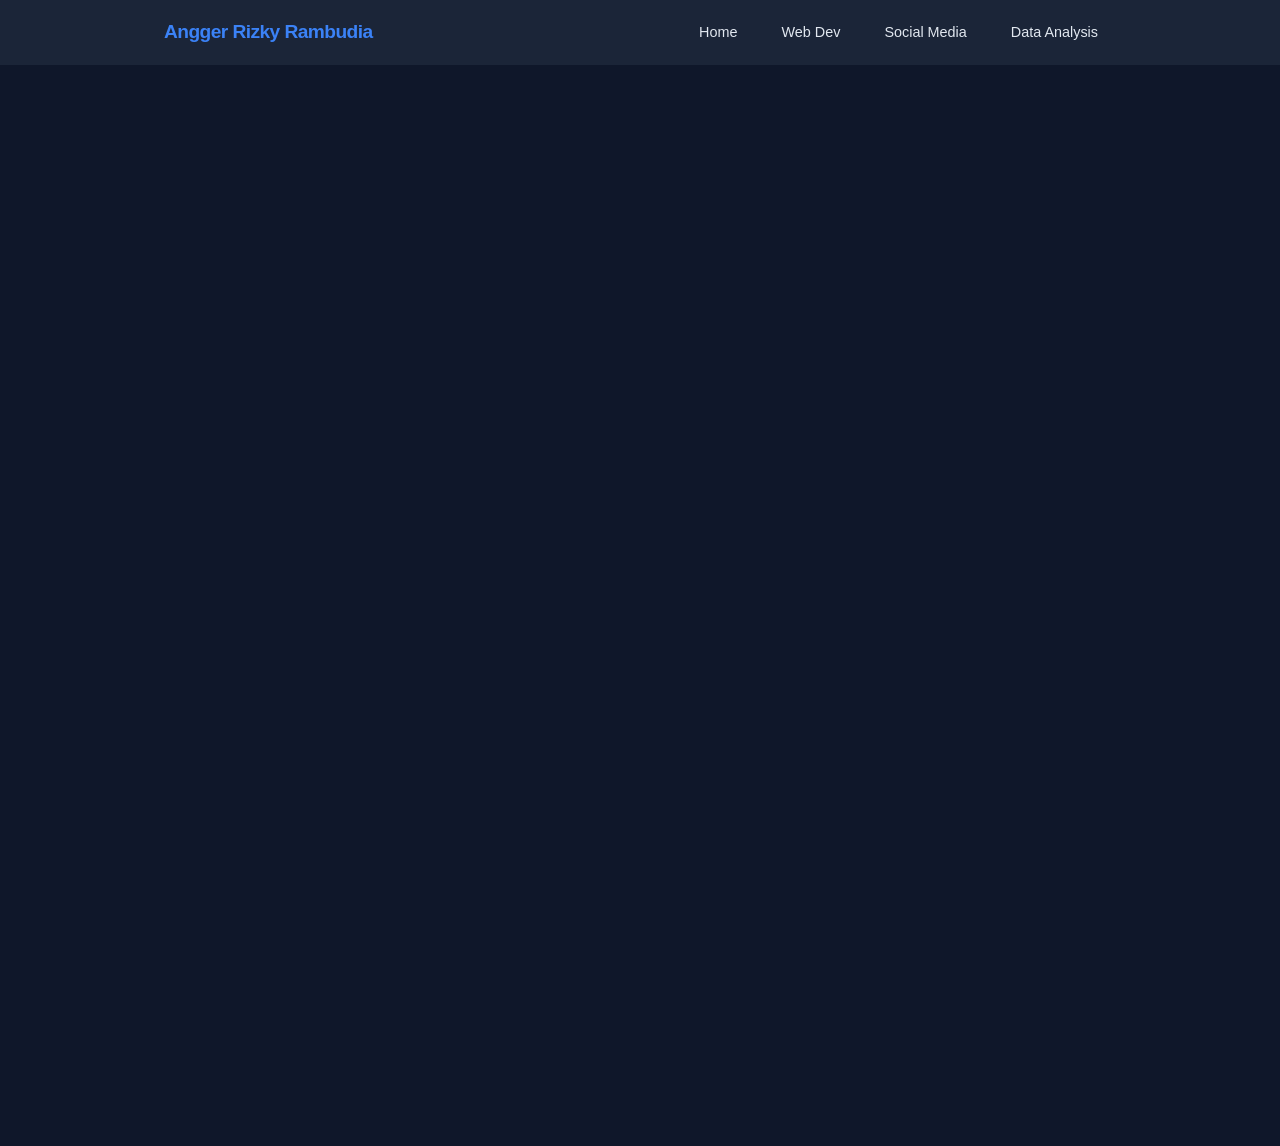
==== project_data_analysis.html @ 739abe7b "Add files via upload" ====
<!DOCTYPE html>
<html lang="en">
<head>
    <meta charset="UTF-8">
    <meta name="viewport" content="width=device-width, initial-scale=1.0">
    <title>Projects — Data Analysis</title>
    <link rel="stylesheet" href="style.css">
</head>
<body>
    <header>
        <nav class="container">
            <div class="logo">Angger Rizky Rambudia</div>
            <ul class="nav-links">
                <li><a href="index.html">Home</a></li>
                <li><a href="project_web_development.html">Web Dev</a></li>
                <li><a href="project_social_media.html">Social Media</a></li>
                <li><a href="project_data_analysis.html">Data Analysis</a></li>
            </ul>
        </nav>
    </header>

    <main class="container" style="padding-top:120px;">
        <section class="projects-list">
            <h2>Data Analysis Projects</h2>
            <p style="text-align:center; max-width:820px; margin:0 auto 32px;">Proyek analisis data termasuk pembersihan data, eksplorasi, visualisasi, dan dashboarding untuk pengambilan keputusan bisnis.</p>

            <div class="portfolio-grid">
                <div class="project">
                    <div class="project-img-wrap"><img src="datnal.jpg" alt="Data 1"></div>
                    <div class="project-content">
                        <h3>Sales Dashboard</h3>
                        <p>Mengolah data penjualan untuk membuat dashboard interaktif menggunakan Power BI. Menyediakan KPI, tren penjualan, dan segmentasi pelanggan.</p>
                        <p><strong>Teknologi:</strong> Power BI, SQL, Python (pandas)</p>
                    </div>
                </div>

                <div class="project">
                    <div class="project-img-wrap"><img src="datnal2.jpg" alt="Data 2"></div>
                    <div class="project-content">
                        <h3>Analisis Churn Pelanggan</h3>
                        <p>Analisis faktor churn dengan model statistik dan visualisasi untuk rekomendasi retention. Menyediakan insight actionable untuk tim marketing.</p>
                        <p><strong>Tools:</strong> Python, matplotlib, seaborn, scikit-learn</p>
                    </div>
                </div>

                <div class="project">
                    <div class="project-img-wrap"><img src="datnal3.jpg" alt="Data 3"></div>
                    <div class="project-content">
                        <h3>Cleaning & ETL Pipeline</h3>
                        <p>Membangun pipeline pembersihan dan transformasi data untuk integrasi reporting, termasuk dokumentasi langkah pembersihan dan sample kode.</p>
                        <p><strong>Peran:</strong> ETL scripting, dokumentasi, validasi data.</p>
                    </div>
                </div>
            </div>

            <div style="text-align:center; margin-top:40px;">
                <a href="index.html" class="btn">Kembali ke Beranda</a>
            </div>
        </section>
    </main>

    <script src="header.js"></script>
</body>
</html>
---- style.css ----
/* Font Imports */
@font-face {
    font-family: 'Polya';
    src: local('Polya'),
         url('fonts/Polya.woff2') format('woff2'),
         url('fonts/Polya.woff') format('woff');
    font-weight: normal;
    font-style: normal;
    font-display: swap;
}

/* Variables */
:root {
    --blue-dark: #2563eb;
    --blue-mid: #3b82f6;
    --blue-soft: #60a5fa;
    --blue-light: #1e3a8a;
    --white: #0f172a;
    --off-white: #1e293b;
    --gray-text: #e2e8f0;
    --gray-border: #334155;
    --radius-sm: 12px;
    --radius-md: 16px;
    --radius-lg: 24px;
    --radius-full: 9999px;
    --shadow-soft: 0 4px 24px rgba(37, 99, 235, 0.08);
    --shadow-glow: 0 0 40px rgba(59, 130, 246, 0.12);
    --ease-out-expo: cubic-bezier(0.16, 1, 0.3, 1);
    --ease-spring: cubic-bezier(0.34, 1.56, 0.64, 1);
}

* {
    margin: 0;
    padding: 0;
    box-sizing: border-box;
}

/* Scroll & Transitions */
html {
    scroll-behavior: smooth;
    scroll-padding-top: 80px;
}

@media (prefers-reduced-motion: no-preference) {
    html {
        scroll-behavior: smooth;
    }
}

body {
    font-family: 'Polya', 'POLYA Regular', 'Orbitron', sans-serif;
    line-height: 1.65;
    color: var(--gray-text);
    background: var(--white);
    overflow-x: hidden;
}

.container {
    max-width: 1000px;
    margin: 0 auto;
    padding: 0 24px;
}

/* Header */
header {
    position: fixed;
    top: 0;
    left: 0;
    width: 100%;
    z-index: 1000;
    padding: 16px 0;
    transition: background 0.3s var(--ease-out-expo), box-shadow 0.3s ease, backdrop-filter 0.3s ease, padding 0.3s ease;
    background: rgba(30, 41, 59, 0.85);
    backdrop-filter: blur(12px);
    -webkit-backdrop-filter: blur(12px);
    border-bottom: 1px solid transparent;
}

header.scrolled {
    box-shadow: 0 4px 24px rgba(0, 0, 0, 0.25), 0 0 0 1px rgba(59, 130, 246, 0.06);
    border-bottom-color: var(--gray-border);
}

nav {
    display: flex;
    justify-content: space-between;
    align-items: center;
}

.logo {
    font-size: 1.2rem;
    font-weight: 800;
    color: var(--blue-mid);
    letter-spacing: -0.03em;
    transition: transform 0.3s var(--ease-spring);
}

.logo:hover {
    transform: scale(1.02);
}

.nav-links {
    list-style: none;
    display: flex;
    gap: 8px;
}

.nav-links a {
    color: var(--gray-text);
    text-decoration: none;
    font-weight: 500;
    font-size: 0.9rem;
    padding: 10px 18px;
    border-radius: var(--radius-full);
    position: relative;
    transition: color 0.25s ease, background 0.25s ease;
}

.nav-links a:hover {
    color: var(--blue-soft);
    background: rgba(59, 130, 246, 0.12);
}

.nav-links a::after {
    content: '';
    position: absolute;
    bottom: 4px;
    left: 50%;
    width: 0;
    height: 2px;
    background: linear-gradient(90deg, var(--blue-mid), var(--blue-soft));
    border-radius: 2px;
    transition: width 0.3s var(--ease-out-expo), left 0.3s var(--ease-out-expo);
}

.nav-links a:hover::after {
    width: 60%;
    left: 20%;
}

/* Parallax */
.parallax-wrap {
    position: absolute;
    inset: 0;
    overflow: hidden;
    pointer-events: none;
}

.parallax-bg {
    position: absolute;
    inset: -20%;
    background: url('background.jpg') center/cover no-repeat;
    will-change: transform;
    transform: translateZ(-1px) scale(1.4);
}

/* Hero Section */
.hero {
    min-height: 100vh;
    display: flex;
    align-items: center;
    justify-content: center;
    text-align: center;
    padding: 120px 24px 80px;
    position: relative;
    overflow: hidden;
    background: linear-gradient(135deg, rgba(15, 23, 42, 0.92) 0%, rgba(30, 41, 59, 0.88) 50%, rgba(15, 23, 42, 0.92) 100%);
}

.hero .parallax-wrap {
    z-index: 0;
}

.hero .parallax-bg {
    background: url('background.jpg') center/cover no-repeat;
}

.hero::before,
.hero::after {
    content: '';
    position: absolute;
    border-radius: 50%;
    filter: blur(80px);
    opacity: 0.2;
    pointer-events: none;
}

.hero::before {
    width: 400px;
    height: 400px;
    background: var(--blue-mid);
    top: -100px;
    right: -100px;
    animation: float 12s ease-in-out infinite;
}

.hero::after {
    width: 300px;
    height: 300px;
    background: var(--blue-soft);
    bottom: -80px;
    left: -80px;
    animation: float 10s ease-in-out infinite reverse;
}

.hero .container {
    position: relative;
    z-index: 1;
}

/* Typing cursor */
.typing-cursor {
    display: inline-block;
    width: 3px;
    height: 1em;
    margin-left: 2px;
    vertical-align: -0.15em;
    background: var(--blue-soft);
    animation: blink 0.8s step-end infinite;
}

@keyframes blink {
    50% { opacity: 0; }
}

.hero h1 {
    font-size: clamp(2rem, 4.5vw, 3.2rem);
    font-weight: 800;
    color: #ffffff;
    margin-bottom: 20px;
    letter-spacing: -0.04em;
    line-height: 1.15;
    animation: fadeInUp 0.9s var(--ease-out-expo);
    text-shadow: 0 2px 20px rgba(0, 0, 0, 0.2);
    min-height: 1.2em;
}

.hero h1 span {
    background: linear-gradient(135deg, var(--blue-mid), var(--blue-soft));
    -webkit-background-clip: text;
    -webkit-text-fill-color: transparent;
    background-clip: text;
}

.hero p {
    font-size: 1.08rem;
    color: rgba(255, 255, 255, 0.9);
    margin-bottom: 36px;
    max-width: 520px;
    margin-left: auto;
    margin-right: auto;
    line-height: 1.7;
    animation: fadeInUp 0.9s var(--ease-out-expo) 0.12s both;
}

.btn {
    display: inline-block;
    background: linear-gradient(135deg, var(--blue-mid), var(--blue-soft));
    color: #ffffff;
    padding: 16px 32px;
    text-decoration: none;
    border-radius: var(--radius-full);
    font-weight: 600;
    font-size: 0.95rem;
    box-shadow: 0 4px 20px rgba(59, 130, 246, 0.35);
    transition: transform 0.3s var(--ease-spring), box-shadow 0.3s ease, filter 0.3s ease;
    animation: fadeInUp 0.9s var(--ease-out-expo) 0.25s both;
}

.btn:hover {
    transform: translateY(-4px) scale(1.05);
    box-shadow: 0 8px 32px rgba(59, 130, 246, 0.45);
    filter: brightness(1.12);
}

.btn:active {
    transform: translateY(-2px) scale(1.02);
}

/* Sections */
section {
    padding: 88px 0;
    position: relative;
    transition: opacity 0.5s var(--ease-out-expo), transform 0.5s var(--ease-out-expo);
}

section:not(.reveal-section):not(.hero) {
    opacity: 0;
    transform: translateY(24px);
}

section.hero {
    opacity: 1;
    transform: none;
}

section.reveal-section {
    opacity: 1;
    transform: translateY(0);
}

section:nth-child(even) {
    background: linear-gradient(180deg, transparent 0%, rgba(59, 130, 246, 0.03) 50%, transparent 100%);
}

/* Fade-in */
.fade-in-up {
    opacity: 0;
    transform: translateY(36px);
    transition: opacity 0.7s var(--ease-out-expo), transform 0.7s var(--ease-out-expo);
}

.fade-in-up.reveal {
    opacity: 1;
    transform: translateY(0);
}

.fade-in-up.delay-1 { transition-delay: 0.1s; }
.fade-in-up.delay-2 { transition-delay: 0.2s; }
.fade-in-up.delay-3 { transition-delay: 0.3s; }
.fade-in-up.delay-4 { transition-delay: 0.4s; }
.fade-in-up.delay-5 { transition-delay: 0.5s; }
.fade-in-up.delay-6 { transition-delay: 0.6s; }
.fade-in-up.delay-7 { transition-delay: 0.7s; }
.fade-in-up.delay-8 { transition-delay: 0.8s; }

h2 {
    text-align: center;
    font-size: clamp(1.85rem, 3.2vw, 2.4rem);
    font-weight: 800;
    margin-bottom: 56px;
    color: var(--gray-text);
    letter-spacing: -0.03em;
    position: relative;
}

h2::after {
    content: '';
    display: block;
    width: 64px;
    height: 4px;
    background: linear-gradient(90deg, var(--blue-mid), var(--blue-soft));
    margin: 16px auto 0;
    border-radius: 2px;
    box-shadow: 0 0 20px rgba(59, 130, 246, 0.3);
}

h2::before {
    content: '';
    position: absolute;
    top: -8px;
    left: 50%;
    transform: translateX(-50%);
    width: 40px;
    height: 40px;
    background: rgba(59, 130, 246, 0.08);
    border-radius: 50%;
    z-index: -1;
}

/* About */
#about {
    background: var(--white);
}

#about .container {
    position: relative;
}

.about-content {
    display: grid;
    grid-template-columns: 1fr 1fr;
    align-items: center;
    gap: 80px;
    max-width: 1100px;
    margin: 0 auto;
}

.about-card {
    position: relative;
}

.about-image {
    perspective: 1000px;
}

.about-image img {
    width: 100%;
    height: auto;
    max-width: 380px;
    border-radius: var(--radius-xl);
    object-fit: cover;
    border: 3px solid var(--gray-border);
    box-shadow: 0 20px 60px rgba(59, 130, 246, 0.2);
    transition: transform 0.4s var(--ease-spring), box-shadow 0.4s ease;
}

.about-image img:hover {
    transform: translateY(-8px) scale(1.01);
    box-shadow: 0 30px 80px rgba(59, 130, 246, 0.25);
}

.about-text {
    flex: 1;
}

.about-intro h3 {
    font-size: 2rem;
    font-weight: 800;
    color: var(--gray-text);
    margin-bottom: 8px;
    letter-spacing: -0.02em;
}

.about-intro .title {
    font-size: 1.1rem;
    color: var(--blue-mid);
    font-weight: 600;
    margin-bottom: 24px;
    text-transform: uppercase;
    letter-spacing: 0.1em;
}

.about-desc {
    font-size: 1.05rem;
    color: var(--gray-text);
    line-height: 1.9;
    margin-bottom: 40px;
    padding-bottom: 24px;
    border-bottom: 2px solid rgba(59, 130, 246, 0.1);
}

.about-highlights {
    display: flex;
    flex-direction: column;
    gap: 20px;
}

.highlight-item {
    display: flex;
    align-items: flex-start;
    gap: 16px;
    padding: 18px 20px;
    background: linear-gradient(135deg, rgba(59, 130, 246, 0.08) 0%, rgba(96, 165, 250, 0.04) 100%);
    border-radius: var(--radius-md);
    border: 1px solid rgba(59, 130, 246, 0.15);
    transition: all 0.3s ease;
}

.highlight-item:hover {
    background: linear-gradient(135deg, rgba(59, 130, 246, 0.12) 0%, rgba(96, 165, 250, 0.08) 100%);
    border-color: rgba(59, 130, 246, 0.25);
    transform: translateX(6px);
}

.highlight-icon {
    font-size: 1.8rem;
    flex-shrink: 0;
    display: flex;
    align-items: center;
    justify-content: center;
}

.highlight-text h4 {
    font-size: 1rem;
    font-weight: 700;
    color: var(--gray-text);
    margin-bottom: 4px;
}

.highlight-text p {
    font-size: 0.9rem;
    color: rgba(226, 232, 240, 0.75);
    margin: 0;
}

/* Skills */
#skills {
    background: var(--white);
}

/* Carousel */
.skills-carousel {
    position: relative;
    max-width: 900px;
    margin: 0 auto;
}

.skills-track {
    position: relative;
    overflow: hidden;
    min-height: 200px;
}

.skills-track-inner {
    display: flex;
    width: 300%;
    transition: transform 0.55s cubic-bezier(0.4, 0, 0.2, 1);
    will-change: transform;
}

.skill-slide {
    flex: 0 0 33.333%;
    min-width: 33.333%;
}

.skills-carousel .skills-grid {
    display: grid;
    grid-template-columns: repeat(4, 1fr);
    gap: 20px;
}

.skills-arrow {
    position: absolute;
    top: 50%;
    transform: translateY(-50%);
    width: 44px;
    height: 44px;
    border-radius: 50%;
    border: 1px solid var(--gray-border);
    background: var(--off-white);
    color: var(--blue-mid);
    font-size: 1rem;
    cursor: pointer;
    z-index: 2;
    display: flex;
    align-items: center;
    justify-content: center;
    transition: background 0.2s ease, color 0.2s ease, border-color 0.2s ease;
}

.skills-arrow:hover {
    background: linear-gradient(135deg, var(--blue-mid), var(--blue-soft));
    color: #ffffff;
    border-color: transparent;
    transform: translateY(-50%) scale(1.08);
    box-shadow: 0 4px 20px rgba(59, 130, 246, 0.35);
}

.skills-prev { left: -20px; }
.skills-next { right: -20px; }

.skills-dots {
    display: flex;
    justify-content: center;
    gap: 12px;
    margin-top: 32px;
}

.skills-dot {
    width: 10px;
    height: 10px;
    border-radius: 50%;
    border: none;
    background: var(--gray-border);
    cursor: pointer;
    padding: 0;
    transition: background 0.3s ease, transform 0.3s var(--ease-spring), box-shadow 0.3s ease;
}

.skills-dot:hover {
    background: var(--blue-soft);
    transform: scale(1.15);
}

.skills-dot.active {
    background: linear-gradient(135deg, var(--blue-mid), var(--blue-soft));
    transform: scale(1.25);
    box-shadow: 0 0 16px rgba(59, 130, 246, 0.4);
}

.skill {
    background: linear-gradient(145deg, rgba(30, 41, 59, 0.6), var(--off-white));
    padding: 28px 20px;
    border-radius: var(--radius-md);
    text-align: center;
    border: 1px solid var(--gray-border);
    transition: transform 0.35s var(--ease-spring), border-color 0.3s ease, box-shadow 0.35s ease;
    position: relative;
    overflow: hidden;
}

.skill::before {
    content: '';
    position: absolute;
    top: 0;
    left: 0;
    right: 0;
    height: 3px;
    background: linear-gradient(90deg, var(--blue-mid), var(--blue-soft));
    opacity: 0;
    transition: opacity 0.3s ease, transform 0.35s var(--ease-spring);
}

.skill:hover {
    border-color: rgba(59, 130, 246, 0.4);
    box-shadow: 0 12px 32px rgba(59, 130, 246, 0.12), 0 0 0 1px rgba(59, 130, 246, 0.1);
    transform: translateY(-6px) scale(1.03);
}

.skill:hover::before {
    opacity: 1;
}

.skill .skill-icon {
    width: 56px;
    height: 56px;
    margin: 0 auto 18px;
    display: flex;
    align-items: center;
    justify-content: center;
    background: linear-gradient(135deg, rgba(37, 99, 235, 0.25), rgba(96, 165, 250, 0.15));
    border-radius: 14px;
    font-size: 1.5rem;
    color: var(--blue-soft);
    border: 1px solid rgba(59, 130, 246, 0.2);
    transition: transform 0.35s var(--ease-spring), box-shadow 0.3s ease;
}

.skill:hover .skill-icon {
    transform: scale(1.08);
    box-shadow: 0 4px 20px rgba(59, 130, 246, 0.2);
}

.skill h3 {
    font-size: 1.12rem;
    color: var(--gray-text);
    margin-bottom: 8px;
    font-weight: 700;
    letter-spacing: -0.02em;
}

.skill p {
    font-size: 0.9rem;
    color: var(--gray-text);
    line-height: 1.65;
    text-align: justify;
    opacity: 0.95;
}

/* Portfolio */
#portfolio {
    background: var(--white);
}

.portfolio-grid {
    display: grid;
    grid-template-columns: repeat(3, 1fr);
    gap: 24px;
    max-width: 960px;
    margin: 0 auto;
}

.project {
    background: linear-gradient(145deg, rgba(30, 41, 59, 0.5), var(--off-white));
    border-radius: var(--radius-md);
    overflow: hidden;
    border: 1px solid var(--gray-border);
    transition: transform 0.4s var(--ease-spring), border-color 0.3s ease, box-shadow 0.4s ease;
    position: relative;
}

.project::after {
    content: '';
    position: absolute;
    inset: 0;
    border-radius: inherit;
    padding: 1px;
    background: linear-gradient(135deg, transparent, rgba(59, 130, 246, 0.2), transparent);
    -webkit-mask: linear-gradient(#fff 0 0) content-box, linear-gradient(#fff 0 0);
    mask: linear-gradient(#fff 0 0) content-box, linear-gradient(#fff 0 0);
    -webkit-mask-composite: xor;
    mask-composite: exclude;
    opacity: 0;
    pointer-events: none;
    z-index: 0;
    transition: opacity 0.3s ease;
}

.project:hover {
    border-color: rgba(59, 130, 246, 0.35);
    box-shadow: 0 16px 40px rgba(59, 130, 246, 0.12), 0 0 0 1px rgba(59, 130, 246, 0.08);
    transform: translateY(-8px) scale(1.02);
}

.project:hover::after {
    opacity: 1;
    transform: scale(1.02);
}

.project-img-wrap {
    position: relative;
    overflow: hidden;
}

.project img {
    width: 100%;
    height: 200px;
    object-fit: cover;
    transition: transform 0.5s var(--ease-out-expo);
}

.project:hover img {
    transform: scale(1.06);
}

.project-content {
    padding: 26px 24px;
    position: relative;
    z-index: 1;
}

.project-content h3 {
    font-size: 1.12rem;
    color: var(--gray-text);
    margin-bottom: 10px;
    font-weight: 700;
    letter-spacing: -0.02em;
    transition: color 0.25s ease;
}

.project:hover .project-content h3 {
    color: var(--blue-soft);
}

.project-content p {
    font-size: 0.9rem;
    color: var(--gray-text);
    margin-bottom: 18px;
    line-height: 1.65;
    text-align: justify;
}

.project-content .btn {
    padding: 12px 24px;
    font-size: 0.875rem;
    border-radius: var(--radius-full);
    position: relative;
    z-index: 2;
}

/* Contact */
#contact {
    background: var(--white);
}

.contact-links {
    display: grid;
    grid-template-columns: repeat(2, 1fr);
    gap: 24px;
    max-width: 520px;
    margin: 0 auto;
}

.contact-item {
    display: flex;
    flex-direction: column;
    align-items: center;
    gap: 12px;
    padding: 32px 24px;
    background: linear-gradient(145deg, rgba(30, 41, 59, 0.5), var(--off-white));
    border: 1px solid var(--gray-border);
    border-radius: var(--radius-md);
    text-decoration: none;
    color: var(--gray-text);
    transition: transform 0.35s var(--ease-spring), border-color 0.3s ease, box-shadow 0.35s ease;
    position: relative;
    overflow: hidden;
}

.contact-item::before {
    content: '';
    position: absolute;
    top: 0;
    left: 0;
    right: 0;
    height: 3px;
    background: linear-gradient(90deg, var(--blue-mid), var(--blue-soft));
    transform: scaleX(0);
    transform-origin: center;
    transition: transform 0.35s var(--ease-out-expo);
}

.contact-item:hover {
    border-color: rgba(59, 130, 246, 0.35);
    box-shadow: 0 12px 32px rgba(59, 130, 246, 0.12);
    transform: translateY(-6px);
}

.contact-item:hover::before {
    transform: scaleX(1);
}

.contact-item i {
    font-size: 1.75rem;
    color: var(--blue-mid);
    width: 52px;
    height: 52px;
    display: flex;
    align-items: center;
    justify-content: center;
    background: rgba(59, 130, 246, 0.12);
    border-radius: 14px;
    transition: transform 0.35s var(--ease-spring), background 0.3s ease, color 0.3s ease;
}

.contact-item:hover i {
    transform: scale(1.1);
    background: linear-gradient(135deg, var(--blue-mid), var(--blue-soft));
    color: #ffffff;
}

.contact-item .contact-label {
    font-size: 0.8rem;
    font-weight: 700;
    color: var(--blue-soft);
    letter-spacing: 0.04em;
    text-transform: uppercase;
}

.contact-item .contact-value {
    font-size: 0.95rem;
    color: var(--gray-text);
    text-align: center;
    line-height: 1.4;
    font-weight: 500;
}

/* Footer */
footer {
    background: linear-gradient(180deg, var(--off-white) 0%, rgba(15, 23, 42, 0.98) 100%);
    color: var(--gray-text);
    text-align: center;
    padding: 40px 24px;
    border-top: 1px solid var(--gray-border);
    position: relative;
}

/* Bengkel gallery styles */
.bengkel-gallery { padding: 32px 0 48px; }
.bengkel-gallery h3 { margin: 0 0 8px; font-size: 1.25rem; }

/* Note: grid/gallery-thumb legacy styles removed. Slider-specific styles follow below. */

/* Slider styles for bengkel gallery */
.bengkel-slider { position: relative; max-width:980px; margin: 0 auto; padding: 8px 0 24px; }
.bengkel-viewport { overflow: hidden; }
.bengkel-track { display: flex; transition: transform 480ms cubic-bezier(.22,.9,.32,1); }
.bengkel-slide { min-width: 100%; box-sizing: border-box; padding: 0 10px; }
.bengkel-slide .gallery-thumb { border-radius: 12px; overflow: hidden; display:block; background: linear-gradient(180deg, rgba(15,23,42,0.06), rgba(10,14,24,0.02)); display:flex; align-items:center; justify-content:center; padding:18px; }
.bengkel-slide .gallery-thumb img { width:100%; height:auto; max-height:520px; object-fit:contain; display:block; transform: scale(0.98); opacity: 0.88; transition: transform 560ms cubic-bezier(.22,.9,.32,1), opacity 560ms ease; }
.bengkel-prev, .bengkel-next {
    position: absolute; top: 50%; transform: translateY(-50%); border: none; background: rgba(8,12,30,0.72); color: #fff; width:44px; height:44px; border-radius:50%; display:flex; align-items:center; justify-content:center; cursor:pointer; box-shadow: 0 8px 20px rgba(2,6,23,0.3);
}
.bengkel-prev { left: 6px; }
.bengkel-next { right: 6px; }
.bengkel-dots { margin-top: 14px; display:flex; gap:8px; justify-content:center; }
.bengkel-dot { width:10px; height:10px; border-radius:50%; background:rgba(255,255,255,0.18); border:none; cursor:pointer; }
.bengkel-dot.active { background: #fff; box-shadow: 0 4px 10px rgba(0,0,0,0.25); }

/* Animations */
@keyframes float-in {
    from { transform: translateY(16px); opacity: 0; }
    to { transform: translateY(0); opacity: 1; }
}

/* When slider is in view, reveal and slightly scale images */
.bengkel-slider.in-view .bengkel-slide { animation: float-in 620ms cubic-bezier(.22,.9,.32,1) both; }
.bengkel-slider.in-view .bengkel-slide .gallery-thumb img { transform: scale(1); opacity: 1; }

/* Arrow hover micro-animation */
.bengkel-prev:hover, .bengkel-next:hover { transform: translateY(-50%) scale(1.04); box-shadow: 0 12px 28px rgba(2,6,23,0.36); }

/* Dot pulse on change */
.bengkel-dot { transition: transform 280ms ease, background 220ms ease; }
.bengkel-dot.active { transform: scale(1.18); }

/* subtle focus outlines for accessibility */
.bengkel-prev:focus, .bengkel-next:focus, .bengkel-dot:focus { outline: 2px solid rgba(255,255,255,0.14); outline-offset: 4px; }

@media (max-width:720px) {
    .bengkel-slide .gallery-thumb img { max-height:320px; }
    .bengkel-prev, .bengkel-next { width:38px; height:38px; }
}
footer::before {
    content: '';
    position: absolute;
    top: 0;
    left: 50%;
    transform: translateX(-50%);
    width: 120px;
    height: 3px;
    background: linear-gradient(90deg, transparent, var(--blue-mid), var(--blue-soft), transparent);
    border-radius: 2px;
    opacity: 0.8;
}

footer p {
    font-size: 0.9rem;
    margin-bottom: 20px;
    opacity: 0.92;
    text-align: center;
}

.social-links {
    display: flex;
    justify-content: center;
    gap: 12px;
}

.social-links a {
    width: 44px;
    height: 44px;
    display: flex;
    align-items: center;
    justify-content: center;
    color: var(--gray-text);
    font-size: 1.15rem;
    border-radius: 12px;
    border: 1px solid var(--gray-border);
    transition: transform 0.3s var(--ease-spring), background 0.3s ease, color 0.3s ease, border-color 0.3s ease, box-shadow 0.3s ease;
}

.social-links a:hover {
    background: linear-gradient(135deg, var(--blue-mid), var(--blue-soft));
    color: #ffffff;
    border-color: transparent;
    transform: translateY(-4px);
    box-shadow: 0 6px 20px rgba(59, 130, 246, 0.35);
}

/* Animations */
@keyframes fadeInUp {
    from {
        opacity: 0;
        transform: translateY(24px);
    }
    to {
        opacity: 1;
        transform: translateY(0);
    }
}

@keyframes float {
    0%, 100% { transform: translate(0, 0) scale(1); }
    33% { transform: translate(20px, -20px) scale(1.05); }
    66% { transform: translate(-15px, 10px) scale(0.98); }
}

/* Responsive */
@media (max-width: 900px) {
    .portfolio-grid {
        grid-template-columns: repeat(2, 1fr);
        max-width: 560px;
        margin-left: auto;
        margin-right: auto;
    }

    .portfolio-grid .project:nth-child(3) {
        grid-column: 1 / -1;
        max-width: calc(50% - 12px);
        justify-self: center;
    }
}

@media (max-width: 768px) {
    .about-content {
        flex-direction: column;
        text-align: center;
    }

    .about-content img {
        width: 200px;
        height: 200px;
    }

    .skills-carousel .skills-grid {
        grid-template-columns: repeat(2, 1fr);
    }

    .skills-prev { left: 8px; }
    .skills-next { right: 8px; }

    .skills-arrow {
        width: 38px;
        height: 38px;
        font-size: 0.9rem;
    }

    .portfolio-grid {
        grid-template-columns: 1fr;
        max-width: 100%;
    }

    .portfolio-grid .project:nth-child(3) {
        max-width: 100%;
        justify-self: stretch;
    }

    .contact-links {
        grid-template-columns: 1fr;
        max-width: 360px;
    }
}

@media (max-width: 480px) {
    .skills-carousel .skills-grid {
        grid-template-columns: 1fr;
    }
}
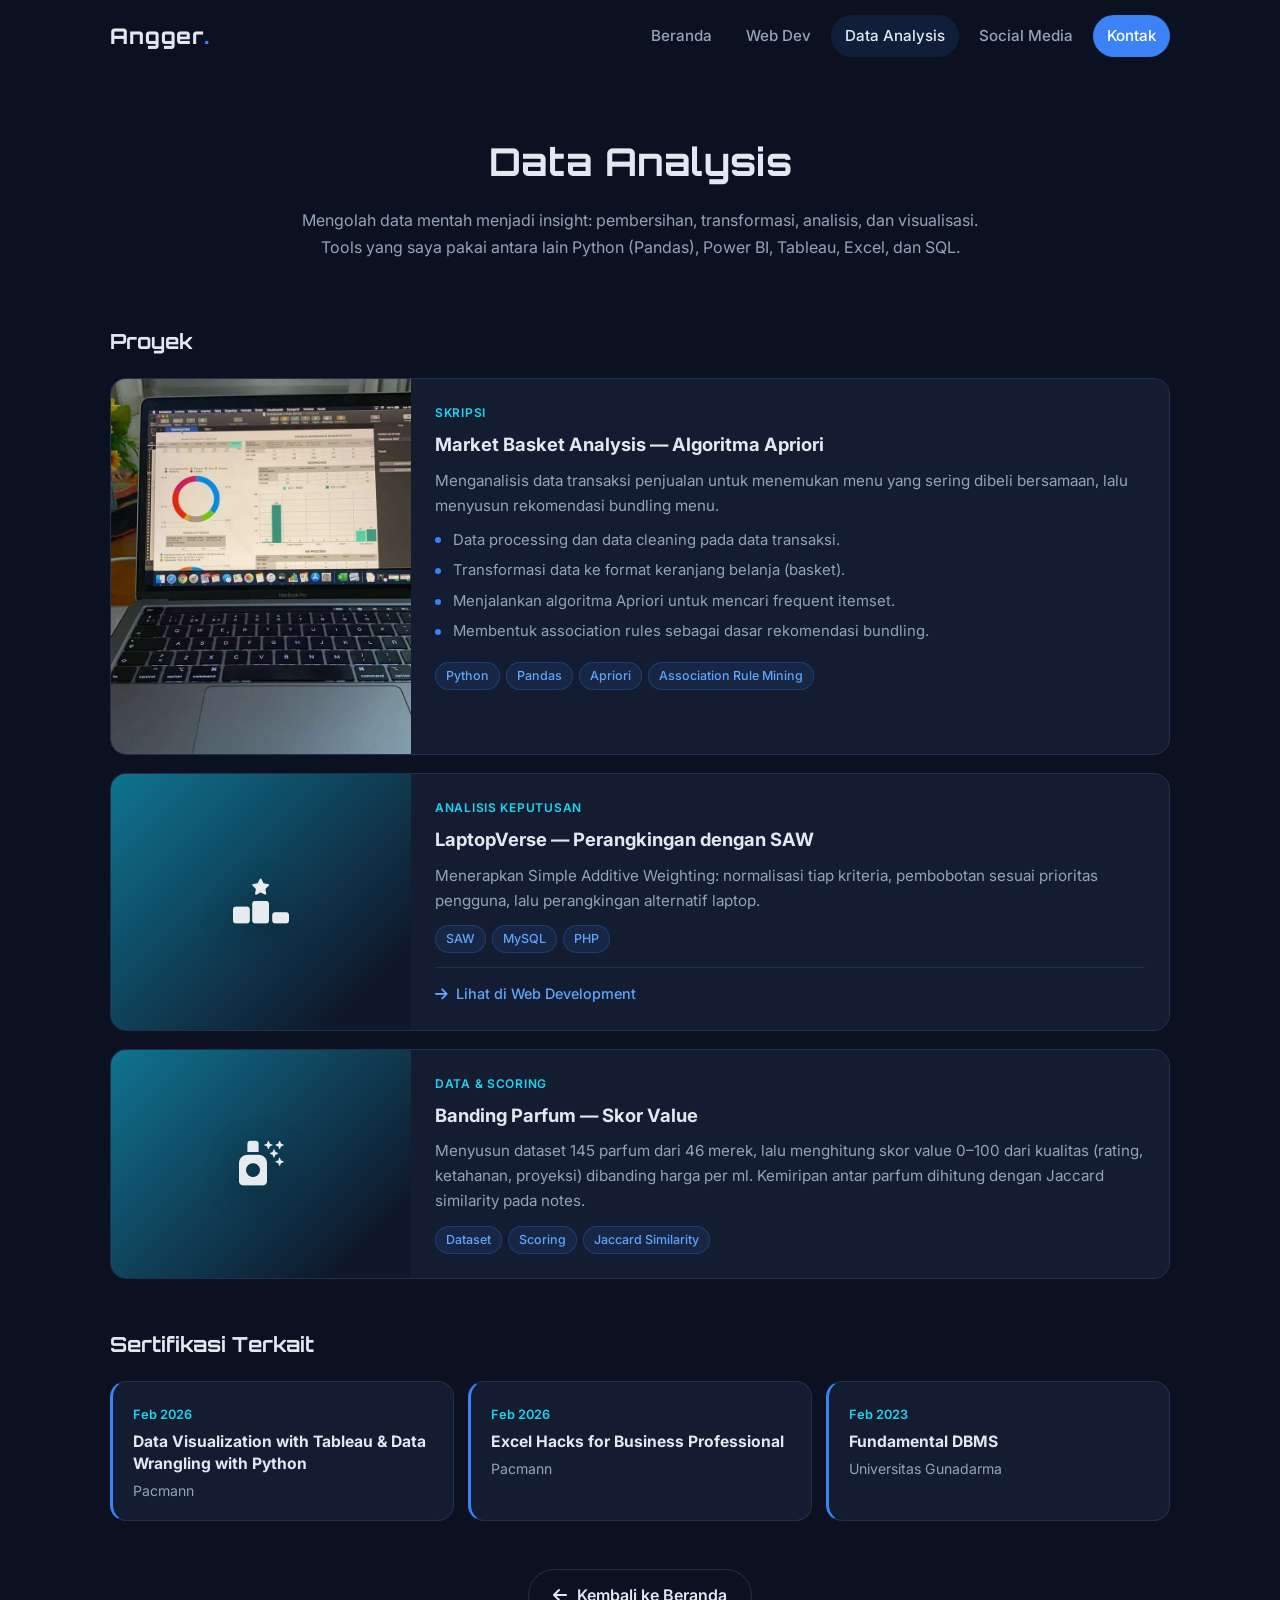
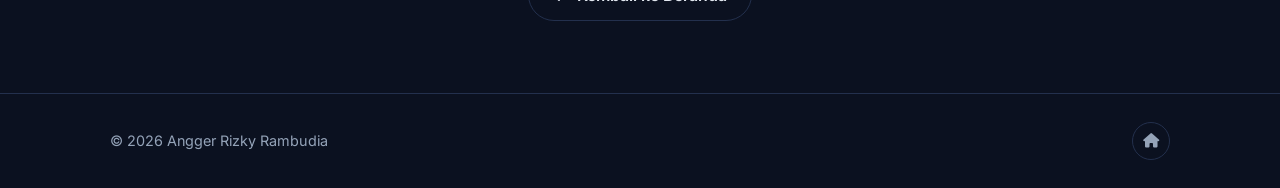
==== commit f4b83143: "Redesign portofolio dan lengkapi data asli - Update status jadi lulusan S1 Sistem Informasi Gunadarm" ====
--- a/project_data_analysis.html
+++ b/project_data_analysis.html
@@ -1,64 +1,107 @@
-<!DOCTYPE html>
-<html lang="en">
-<head>
-    <meta charset="UTF-8">
-    <meta name="viewport" content="width=device-width, initial-scale=1.0">
-    <title>Projects — Data Analysis</title>
-    <link rel="stylesheet" href="style.css">
-</head>
-<body>
-    <header>
-        <nav class="container">
-            <div class="logo">Angger Rizky Rambudia</div>
-            <ul class="nav-links">
-                <li><a href="index.html">Home</a></li>
-                <li><a href="project_web_development.html">Web Dev</a></li>
-                <li><a href="project_social_media.html">Social Media</a></li>
-                <li><a href="project_data_analysis.html">Data Analysis</a></li>
-            </ul>
-        </nav>
-    </header>
-
-    <main class="container" style="padding-top:120px;">
-        <section class="projects-list">
-            <h2>Data Analysis Projects</h2>
-            <p style="text-align:center; max-width:820px; margin:0 auto 32px;">Proyek analisis data termasuk pembersihan data, eksplorasi, visualisasi, dan dashboarding untuk pengambilan keputusan bisnis.</p>
-
-            <div class="portfolio-grid">
-                <div class="project">
-                    <div class="project-img-wrap"><img src="datnal.jpg" alt="Data 1"></div>
-                    <div class="project-content">
-                        <h3>Sales Dashboard</h3>
-                        <p>Mengolah data penjualan untuk membuat dashboard interaktif menggunakan Power BI. Menyediakan KPI, tren penjualan, dan segmentasi pelanggan.</p>
-                        <p><strong>Teknologi:</strong> Power BI, SQL, Python (pandas)</p>
-                    </div>
-                </div>
-
-                <div class="project">
-                    <div class="project-img-wrap"><img src="datnal2.jpg" alt="Data 2"></div>
-                    <div class="project-content">
-                        <h3>Analisis Churn Pelanggan</h3>
-                        <p>Analisis faktor churn dengan model statistik dan visualisasi untuk rekomendasi retention. Menyediakan insight actionable untuk tim marketing.</p>
-                        <p><strong>Tools:</strong> Python, matplotlib, seaborn, scikit-learn</p>
-                    </div>
-                </div>
-
-                <div class="project">
-                    <div class="project-img-wrap"><img src="datnal3.jpg" alt="Data 3"></div>
-                    <div class="project-content">
-                        <h3>Cleaning & ETL Pipeline</h3>
-                        <p>Membangun pipeline pembersihan dan transformasi data untuk integrasi reporting, termasuk dokumentasi langkah pembersihan dan sample kode.</p>
-                        <p><strong>Peran:</strong> ETL scripting, dokumentasi, validasi data.</p>
-                    </div>
-                </div>
-            </div>
-
-            <div style="text-align:center; margin-top:40px;">
-                <a href="index.html" class="btn">Kembali ke Beranda</a>
-            </div>
-        </section>
-    </main>
-
-    <script src="header.js"></script>
-</body>
-</html>
+<!DOCTYPE html>
+<html lang="id">
+<head>
+    <meta charset="UTF-8">
+    <meta name="viewport" content="width=device-width, initial-scale=1.0">
+    <title>Proyek Data Analysis — Angger Rizky Rambudia</title>
+    <meta name="description" content="Proyek analisis data Angger Rizky Rambudia, termasuk skripsi Market Basket Analysis dengan algoritma Apriori.">
+    <meta name="theme-color" content="#0b1120">
+    <link rel="preconnect" href="https://fonts.googleapis.com">
+    <link rel="preconnect" href="https://fonts.gstatic.com" crossorigin>
+    <link href="https://fonts.googleapis.com/css2?family=Inter:wght@400;500;600;700&family=Orbitron:wght@600;700;800&display=swap" rel="stylesheet">
+    <link rel="stylesheet" href="https://cdnjs.cloudflare.com/ajax/libs/font-awesome/6.5.1/css/all.min.css">
+    <link rel="stylesheet" href="style.css">
+</head>
+<body>
+    <header>
+        <nav class="container">
+            <a href="index.html" class="logo">Angger<span>.</span></a>
+            <button type="button" class="nav-toggle" aria-label="Buka menu" aria-expanded="false" aria-controls="nav-links">
+                <i class="fas fa-bars"></i>
+            </button>
+            <ul class="nav-links" id="nav-links">
+                <li><a href="index.html">Beranda</a></li>
+                <li><a href="project_web_development.html">Web Dev</a></li>
+                <li><a href="project_data_analysis.html" class="active">Data Analysis</a></li>
+                <li><a href="project_social_media.html">Social Media</a></li>
+                <li><a href="index.html#contact" class="nav-cta">Kontak</a></li>
+            </ul>
+        </nav>
+    </header>
+
+    <main>
+        <section class="page-hero">
+            <div class="container">
+                <h1>Data Analysis</h1>
+                <p>Mengolah data mentah menjadi insight: pembersihan, transformasi, analisis, dan visualisasi. Tools yang saya pakai antara lain Python (Pandas), Power BI, Tableau, Excel, dan SQL.</p>
+            </div>
+        </section>
+
+        <section class="page-section">
+            <div class="container">
+                <h2>Proyek</h2>
+                <div class="detail-list">
+                    <article class="detail">
+                        <div class="project-cover"><img src="datnal.jpg" alt="Ilustrasi analisis data" loading="lazy"></div>
+                        <div class="project-body">
+                            <span class="project-label">Skripsi</span>
+                            <h3>Market Basket Analysis — Algoritma Apriori</h3>
+                            <p>Menganalisis data transaksi penjualan untuk menemukan menu yang sering dibeli bersamaan, lalu menyusun rekomendasi bundling menu.</p>
+                            <ul>
+                                <li>Data processing dan data cleaning pada data transaksi.</li>
+                                <li>Transformasi data ke format keranjang belanja (basket).</li>
+                                <li>Menjalankan algoritma Apriori untuk mencari frequent itemset.</li>
+                                <li>Membentuk association rules sebagai dasar rekomendasi bundling.</li>
+                            </ul>
+                            <div class="tags"><span>Python</span><span>Pandas</span><span>Apriori</span><span>Association Rule Mining</span></div>
+                        </div>
+                    </article>
+
+                    <article class="detail">
+                        <div class="project-cover cover-data"><i class="fas fa-ranking-star"></i></div>
+                        <div class="project-body">
+                            <span class="project-label">Analisis Keputusan</span>
+                            <h3>LaptopVerse — Perangkingan dengan SAW</h3>
+                            <p>Menerapkan Simple Additive Weighting: normalisasi tiap kriteria, pembobotan sesuai prioritas pengguna, lalu perangkingan alternatif laptop.</p>
+                            <div class="tags"><span>SAW</span><span>MySQL</span><span>PHP</span></div>
+                            <div class="project-links">
+                                <a href="project_web_development.html"><i class="fas fa-arrow-right"></i> Lihat di Web Development</a>
+                            </div>
+                        </div>
+                    </article>
+
+                    <article class="detail">
+                        <div class="project-cover cover-data"><i class="fas fa-spray-can-sparkles"></i></div>
+                        <div class="project-body">
+                            <span class="project-label">Data &amp; Scoring</span>
+                            <h3>Banding Parfum — Skor Value</h3>
+                            <p>Menyusun dataset 145 parfum dari 46 merek, lalu menghitung skor value 0–100 dari kualitas (rating, ketahanan, proyeksi) dibanding harga per ml. Kemiripan antar parfum dihitung dengan Jaccard similarity pada notes.</p>
+                            <div class="tags"><span>Dataset</span><span>Scoring</span><span>Jaccard Similarity</span></div>
+                        </div>
+                    </article>
+                </div>
+
+                <h2>Sertifikasi Terkait</h2>
+                <ul class="cert-list">
+                    <li class="cert"><span class="cert-date">Feb 2026</span><h3>Data Visualization with Tableau &amp; Data Wrangling with Python</h3><p>Pacmann</p></li>
+                    <li class="cert"><span class="cert-date">Feb 2026</span><h3>Excel Hacks for Business Professional</h3><p>Pacmann</p></li>
+                    <li class="cert"><span class="cert-date">Feb 2023</span><h3>Fundamental DBMS</h3><p>Universitas Gunadarma</p></li>
+                </ul>
+
+                <div class="page-back">
+                    <a href="index.html#projects" class="btn btn-outline"><i class="fas fa-arrow-left"></i> Kembali ke Beranda</a>
+                </div>
+            </div>
+        </section>
+    </main>
+
+    <footer>
+        <div class="container">
+            <p>&copy; 2026 Angger Rizky Rambudia</p>
+            <a href="index.html" class="back-top" aria-label="Beranda"><i class="fas fa-house"></i></a>
+        </div>
+    </footer>
+
+    <script src="header.js"></script>
+</body>
+</html>
--- a/style.css
+++ b/style.css
@@ -1,32 +1,23 @@
-/* Font Imports */
-@font-face {
-    font-family: 'Polya';
-    src: local('Polya'),
-         url('fonts/Polya.woff2') format('woff2'),
-         url('fonts/Polya.woff') format('woff');
-    font-weight: normal;
-    font-style: normal;
-    font-display: swap;
-}
-
 /* Variables */
 :root {
-    --blue-dark: #2563eb;
-    --blue-mid: #3b82f6;
-    --blue-soft: #60a5fa;
-    --blue-light: #1e3a8a;
-    --white: #0f172a;
-    --off-white: #1e293b;
-    --gray-text: #e2e8f0;
-    --gray-border: #334155;
-    --radius-sm: 12px;
+    --bg: #0b1120;
+    --bg-alt: #0f172a;
+    --card: #131c31;
+    --card-hover: #18233d;
+    --border: #23304d;
+    --text: #e2e8f0;
+    --muted: #94a3b8;
+    --accent: #3b82f6;
+    --accent-soft: #60a5fa;
+    --accent-2: #22d3ee;
+    --ok: #22c55e;
+    --radius-sm: 10px;
     --radius-md: 16px;
-    --radius-lg: 24px;
     --radius-full: 9999px;
-    --shadow-soft: 0 4px 24px rgba(37, 99, 235, 0.08);
-    --shadow-glow: 0 0 40px rgba(59, 130, 246, 0.12);
-    --ease-out-expo: cubic-bezier(0.16, 1, 0.3, 1);
-    --ease-spring: cubic-bezier(0.34, 1.56, 0.64, 1);
+    --shadow: 0 10px 30px rgba(2, 6, 23, 0.45);
+    --font-display: 'Orbitron', sans-serif;
+    --font-body: 'Inter', system-ui, -apple-system, 'Segoe UI', sans-serif;
+    --ease: cubic-bezier(0.16, 1, 0.3, 1);
 }
 
 * {
@@ -35,976 +26,983 @@
     box-sizing: border-box;
 }
 
-/* Scroll & Transitions */
 html {
     scroll-behavior: smooth;
     scroll-padding-top: 80px;
 }
 
-@media (prefers-reduced-motion: no-preference) {
-    html {
-        scroll-behavior: smooth;
-    }
-}
-
 body {
-    font-family: 'Polya', 'POLYA Regular', 'Orbitron', sans-serif;
+    font-family: var(--font-body);
     line-height: 1.65;
-    color: var(--gray-text);
-    background: var(--white);
+    color: var(--text);
+    background: var(--bg);
     overflow-x: hidden;
 }
 
+img { max-width: 100%; display: block; }
+a { color: var(--accent-soft); text-decoration: none; }
+a:hover { color: var(--accent-2); }
+ul, ol { list-style: none; }
+
 .container {
-    max-width: 1000px;
+    max-width: 1100px;
     margin: 0 auto;
-    padding: 0 24px;
+    padding: 0 20px;
+}
+
+.muted { color: var(--muted); }
+
+:focus-visible {
+    outline: 2px solid var(--accent-2);
+    outline-offset: 3px;
+    border-radius: 4px;
 }
 
 /* Header */
 header {
     position: fixed;
-    top: 0;
-    left: 0;
-    width: 100%;
-    z-index: 1000;
-    padding: 16px 0;
-    transition: background 0.3s var(--ease-out-expo), box-shadow 0.3s ease, backdrop-filter 0.3s ease, padding 0.3s ease;
-    background: rgba(30, 41, 59, 0.85);
+    inset: 0 0 auto 0;
+    z-index: 100;
+    transition: background 0.3s, box-shadow 0.3s;
+}
+
+header.scrolled {
+    background: rgba(11, 17, 32, 0.85);
     backdrop-filter: blur(12px);
     -webkit-backdrop-filter: blur(12px);
-    border-bottom: 1px solid transparent;
-}
-
-header.scrolled {
-    box-shadow: 0 4px 24px rgba(0, 0, 0, 0.25), 0 0 0 1px rgba(59, 130, 246, 0.06);
-    border-bottom-color: var(--gray-border);
+    box-shadow: 0 1px 0 var(--border);
 }
 
 nav {
     display: flex;
+    align-items: center;
     justify-content: space-between;
+    height: 72px;
+}
+
+.logo {
+    font-family: var(--font-display);
+    font-weight: 800;
+    font-size: 1.35rem;
+    color: var(--text);
+    letter-spacing: 0.04em;
+}
+
+.logo span { color: var(--accent); }
+.logo:hover { color: var(--text); }
+
+.nav-links {
+    display: flex;
+    gap: 6px;
     align-items: center;
 }
 
-.logo {
-    font-size: 1.2rem;
-    font-weight: 800;
-    color: var(--blue-mid);
-    letter-spacing: -0.03em;
-    transition: transform 0.3s var(--ease-spring);
-}
-
-.logo:hover {
-    transform: scale(1.02);
-}
-
-.nav-links {
-    list-style: none;
-    display: flex;
-    gap: 8px;
-}
-
 .nav-links a {
-    color: var(--gray-text);
-    text-decoration: none;
+    display: block;
+    padding: 8px 14px;
+    border-radius: var(--radius-full);
+    color: var(--muted);
     font-weight: 500;
-    font-size: 0.9rem;
-    padding: 10px 18px;
+    font-size: 0.95rem;
+    transition: color 0.2s, background 0.2s;
+}
+
+.nav-links a:hover,
+.nav-links a.active { color: var(--text); background: rgba(59, 130, 246, 0.12); }
+
+.nav-links a.nav-cta {
+    color: #fff;
+    background: var(--accent);
+}
+
+.nav-links a.nav-cta:hover { background: var(--accent-soft); }
+
+.nav-toggle {
+    display: none;
+    background: none;
+    border: 1px solid var(--border);
+    color: var(--text);
+    width: 42px;
+    height: 42px;
+    border-radius: var(--radius-sm);
+    font-size: 1.1rem;
+    cursor: pointer;
+}
+
+@media (max-width: 860px) {
+    .nav-toggle { display: block; }
+
+    .nav-links {
+        position: absolute;
+        top: 72px;
+        left: 16px;
+        right: 16px;
+        flex-direction: column;
+        align-items: stretch;
+        gap: 2px;
+        padding: 10px;
+        background: var(--bg-alt);
+        border: 1px solid var(--border);
+        border-radius: var(--radius-md);
+        box-shadow: var(--shadow);
+        display: none;
+    }
+
+    .nav-links.open { display: flex; }
+    .nav-links a { padding: 12px 16px; border-radius: var(--radius-sm); }
+    header:has(.nav-links.open) { background: rgba(11, 17, 32, 0.95); }
+}
+
+/* Buttons */
+.btn {
+    display: inline-flex;
+    align-items: center;
+    gap: 10px;
+    padding: 12px 24px;
     border-radius: var(--radius-full);
+    background: var(--accent);
+    color: #fff;
+    font-weight: 600;
+    border: 1px solid var(--accent);
+    transition: transform 0.2s var(--ease), background 0.2s, box-shadow 0.2s;
+}
+
+.btn:hover {
+    color: #fff;
+    background: var(--accent-soft);
+    transform: translateY(-2px);
+    box-shadow: 0 8px 24px rgba(59, 130, 246, 0.35);
+}
+
+.btn-outline {
+    background: transparent;
+    color: var(--text);
+    border-color: var(--border);
+}
+
+.btn-outline:hover {
+    background: rgba(59, 130, 246, 0.1);
+    border-color: var(--accent);
+    box-shadow: none;
+}
+
+/* Hero */
+.hero {
     position: relative;
-    transition: color 0.25s ease, background 0.25s ease;
-}
-
-.nav-links a:hover {
-    color: var(--blue-soft);
-    background: rgba(59, 130, 246, 0.12);
-}
-
-.nav-links a::after {
+    min-height: 100vh;
+    display: flex;
+    align-items: center;
+    padding: 110px 0 70px;
+    overflow: hidden;
+}
+
+.hero-glow {
+    position: absolute;
+    inset: 0;
+    background:
+        radial-gradient(600px circle at 15% 20%, rgba(59, 130, 246, 0.18), transparent 60%),
+        radial-gradient(500px circle at 85% 70%, rgba(34, 211, 238, 0.12), transparent 60%);
+    pointer-events: none;
+}
+
+.hero-glow::after {
     content: '';
     position: absolute;
-    bottom: 4px;
-    left: 50%;
-    width: 0;
-    height: 2px;
-    background: linear-gradient(90deg, var(--blue-mid), var(--blue-soft));
-    border-radius: 2px;
-    transition: width 0.3s var(--ease-out-expo), left 0.3s var(--ease-out-expo);
-}
-
-.nav-links a:hover::after {
-    width: 60%;
-    left: 20%;
-}
-
-/* Parallax */
-.parallax-wrap {
-    position: absolute;
     inset: 0;
-    overflow: hidden;
-    pointer-events: none;
-}
-
-.parallax-bg {
-    position: absolute;
-    inset: -20%;
-    background: url('background.jpg') center/cover no-repeat;
-    will-change: transform;
-    transform: translateZ(-1px) scale(1.4);
-}
-
-/* Hero Section */
-.hero {
-    min-height: 100vh;
-    display: flex;
+    background-image:
+        linear-gradient(rgba(148, 163, 184, 0.06) 1px, transparent 1px),
+        linear-gradient(90deg, rgba(148, 163, 184, 0.06) 1px, transparent 1px);
+    background-size: 48px 48px;
+    mask-image: radial-gradient(ellipse at center, #000 30%, transparent 75%);
+    -webkit-mask-image: radial-gradient(ellipse at center, #000 30%, transparent 75%);
+}
+
+.hero-inner {
+    position: relative;
+    display: grid;
+    grid-template-columns: 1.4fr 1fr;
+    gap: 48px;
     align-items: center;
-    justify-content: center;
-    text-align: center;
-    padding: 120px 24px 80px;
+}
+
+.status-badge {
+    display: inline-flex;
+    align-items: center;
+    gap: 8px;
+    padding: 6px 14px;
+    border: 1px solid var(--border);
+    border-radius: var(--radius-full);
+    background: rgba(19, 28, 49, 0.7);
+    color: var(--muted);
+    font-size: 0.85rem;
+    font-weight: 500;
+}
+
+.status-badge .dot {
+    width: 8px;
+    height: 8px;
+    border-radius: 50%;
+    background: var(--ok);
+    box-shadow: 0 0 0 4px rgba(34, 197, 94, 0.2);
+}
+
+.hero h1 {
+    font-family: var(--font-display);
+    font-size: clamp(2rem, 5vw, 3.2rem);
+    line-height: 1.2;
+    margin: 20px 0 12px;
+}
+
+.accent {
+    background: linear-gradient(90deg, var(--accent-soft), var(--accent-2));
+    -webkit-background-clip: text;
+    background-clip: text;
+    color: transparent;
+}
+
+.hero-role {
+    font-family: var(--font-display);
+    font-size: clamp(1.05rem, 2.5vw, 1.35rem);
+    color: var(--accent-soft);
+    min-height: 1.6em;
+}
+
+.typing-cursor {
+    display: inline-block;
+    width: 2px;
+    height: 1.1em;
+    margin-left: 4px;
+    vertical-align: -0.15em;
+    background: var(--accent-2);
+    animation: blink 1s steps(1) infinite;
+}
+
+@keyframes blink { 50% { opacity: 0; } }
+
+.hero-desc {
+    color: var(--muted);
+    max-width: 560px;
+    margin: 16px 0 28px;
+    font-size: 1.05rem;
+}
+
+.hero-actions {
+    display: flex;
+    flex-wrap: wrap;
+    gap: 12px;
+}
+
+.hero-social {
+    display: flex;
+    gap: 10px;
+    margin-top: 28px;
+}
+
+.hero-social a {
+    display: grid;
+    place-items: center;
+    width: 42px;
+    height: 42px;
+    border-radius: 50%;
+    border: 1px solid var(--border);
+    color: var(--muted);
+    transition: color 0.2s, border-color 0.2s, transform 0.2s;
+}
+
+.hero-social a:hover {
+    color: var(--text);
+    border-color: var(--accent);
+    transform: translateY(-2px);
+}
+
+.hero-photo {
+    justify-self: center;
     position: relative;
-    overflow: hidden;
-    background: linear-gradient(135deg, rgba(15, 23, 42, 0.92) 0%, rgba(30, 41, 59, 0.88) 50%, rgba(15, 23, 42, 0.92) 100%);
-}
-
-.hero .parallax-wrap {
-    z-index: 0;
-}
-
-.hero .parallax-bg {
-    background: url('background.jpg') center/cover no-repeat;
-}
-
-.hero::before,
-.hero::after {
+}
+
+.hero-photo::before {
     content: '';
     position: absolute;
+    inset: -10px;
     border-radius: 50%;
-    filter: blur(80px);
-    opacity: 0.2;
-    pointer-events: none;
-}
-
-.hero::before {
-    width: 400px;
-    height: 400px;
-    background: var(--blue-mid);
-    top: -100px;
-    right: -100px;
-    animation: float 12s ease-in-out infinite;
-}
-
-.hero::after {
-    width: 300px;
-    height: 300px;
-    background: var(--blue-soft);
-    bottom: -80px;
-    left: -80px;
-    animation: float 10s ease-in-out infinite reverse;
-}
-
-.hero .container {
+    background: conic-gradient(from 180deg, var(--accent), var(--accent-2), var(--accent));
+    filter: blur(18px);
+    opacity: 0.45;
+}
+
+.hero-photo img {
     position: relative;
-    z-index: 1;
-}
-
-/* Typing cursor */
-.typing-cursor {
-    display: inline-block;
-    width: 3px;
-    height: 1em;
-    margin-left: 2px;
-    vertical-align: -0.15em;
-    background: var(--blue-soft);
-    animation: blink 0.8s step-end infinite;
-}
-
-@keyframes blink {
-    50% { opacity: 0; }
-}
-
-.hero h1 {
-    font-size: clamp(2rem, 4.5vw, 3.2rem);
-    font-weight: 800;
-    color: #ffffff;
-    margin-bottom: 20px;
-    letter-spacing: -0.04em;
-    line-height: 1.15;
-    animation: fadeInUp 0.9s var(--ease-out-expo);
-    text-shadow: 0 2px 20px rgba(0, 0, 0, 0.2);
-    min-height: 1.2em;
-}
-
-.hero h1 span {
-    background: linear-gradient(135deg, var(--blue-mid), var(--blue-soft));
-    -webkit-background-clip: text;
-    -webkit-text-fill-color: transparent;
-    background-clip: text;
-}
-
-.hero p {
-    font-size: 1.08rem;
-    color: rgba(255, 255, 255, 0.9);
-    margin-bottom: 36px;
-    max-width: 520px;
-    margin-left: auto;
-    margin-right: auto;
-    line-height: 1.7;
-    animation: fadeInUp 0.9s var(--ease-out-expo) 0.12s both;
-}
-
-.btn {
-    display: inline-block;
-    background: linear-gradient(135deg, var(--blue-mid), var(--blue-soft));
-    color: #ffffff;
-    padding: 16px 32px;
-    text-decoration: none;
-    border-radius: var(--radius-full);
-    font-weight: 600;
-    font-size: 0.95rem;
-    box-shadow: 0 4px 20px rgba(59, 130, 246, 0.35);
-    transition: transform 0.3s var(--ease-spring), box-shadow 0.3s ease, filter 0.3s ease;
-    animation: fadeInUp 0.9s var(--ease-out-expo) 0.25s both;
-}
-
-.btn:hover {
-    transform: translateY(-4px) scale(1.05);
-    box-shadow: 0 8px 32px rgba(59, 130, 246, 0.45);
-    filter: brightness(1.12);
-}
-
-.btn:active {
-    transform: translateY(-2px) scale(1.02);
+    width: min(320px, 70vw);
+    aspect-ratio: 1;
+    height: auto;
+    object-fit: cover;
+    object-position: 50% 80%;
+    border-radius: 50%;
+    border: 4px solid var(--bg);
+}
+
+@media (max-width: 860px) {
+    .hero { min-height: auto; padding-top: 110px; }
+    .hero-inner { grid-template-columns: 1fr; gap: 36px; text-align: center; }
+    .hero-photo { order: -1; }
+    .hero-photo img { width: min(200px, 55vw); }
+    .hero-desc { margin-left: auto; margin-right: auto; }
+    .hero-actions, .hero-social { justify-content: center; }
 }
 
 /* Sections */
-section {
-    padding: 88px 0;
-    position: relative;
-    transition: opacity 0.5s var(--ease-out-expo), transform 0.5s var(--ease-out-expo);
-}
-
-section:not(.reveal-section):not(.hero) {
-    opacity: 0;
-    transform: translateY(24px);
-}
-
-section.hero {
-    opacity: 1;
-    transform: none;
-}
-
-section.reveal-section {
-    opacity: 1;
-    transform: translateY(0);
-}
-
-section:nth-child(even) {
-    background: linear-gradient(180deg, transparent 0%, rgba(59, 130, 246, 0.03) 50%, transparent 100%);
-}
-
-/* Fade-in */
-.fade-in-up {
-    opacity: 0;
-    transform: translateY(36px);
-    transition: opacity 0.7s var(--ease-out-expo), transform 0.7s var(--ease-out-expo);
-}
-
-.fade-in-up.reveal {
-    opacity: 1;
-    transform: translateY(0);
-}
-
-.fade-in-up.delay-1 { transition-delay: 0.1s; }
-.fade-in-up.delay-2 { transition-delay: 0.2s; }
-.fade-in-up.delay-3 { transition-delay: 0.3s; }
-.fade-in-up.delay-4 { transition-delay: 0.4s; }
-.fade-in-up.delay-5 { transition-delay: 0.5s; }
-.fade-in-up.delay-6 { transition-delay: 0.6s; }
-.fade-in-up.delay-7 { transition-delay: 0.7s; }
-.fade-in-up.delay-8 { transition-delay: 0.8s; }
-
-h2 {
+.section { padding: 96px 0; }
+.section-alt { background: var(--bg-alt); }
+
+.section-title {
+    font-family: var(--font-display);
+    font-size: clamp(1.6rem, 3.5vw, 2.1rem);
+    margin-bottom: 40px;
     text-align: center;
-    font-size: clamp(1.85rem, 3.2vw, 2.4rem);
-    font-weight: 800;
-    margin-bottom: 56px;
-    color: var(--gray-text);
-    letter-spacing: -0.03em;
-    position: relative;
-}
-
-h2::after {
+}
+
+.section-title::after {
     content: '';
     display: block;
-    width: 64px;
-    height: 4px;
-    background: linear-gradient(90deg, var(--blue-mid), var(--blue-soft));
-    margin: 16px auto 0;
-    border-radius: 2px;
-    box-shadow: 0 0 20px rgba(59, 130, 246, 0.3);
-}
-
-h2::before {
+    width: 56px;
+    height: 3px;
+    margin: 14px auto 0;
+    border-radius: 3px;
+    background: linear-gradient(90deg, var(--accent), var(--accent-2));
+}
+
+.section-title-sm {
+    font-size: clamp(1.3rem, 3vw, 1.6rem);
+    margin-top: 72px;
+}
+
+/* About */
+.about-grid {
+    display: grid;
+    grid-template-columns: 1.5fr 1fr;
+    gap: 40px;
+    align-items: start;
+}
+
+.about-text p { color: var(--muted); margin-bottom: 16px; }
+.about-text strong { color: var(--text); font-weight: 600; }
+
+.stats {
+    display: grid;
+    grid-template-columns: 1fr 1fr;
+    gap: 14px;
+}
+
+.stat {
+    padding: 20px;
+    border-radius: var(--radius-md);
+    background: var(--card);
+    border: 1px solid var(--border);
+}
+
+.stat-num {
+    display: block;
+    font-family: var(--font-display);
+    font-size: 1.9rem;
+    font-weight: 700;
+    color: var(--accent-soft);
+}
+
+.stat-label { color: var(--muted); font-size: 0.88rem; }
+
+.focus-grid {
+    display: grid;
+    grid-template-columns: repeat(4, 1fr);
+    gap: 16px;
+    margin-top: 40px;
+}
+
+.focus {
+    padding: 24px;
+    border-radius: var(--radius-md);
+    background: var(--card);
+    border: 1px solid var(--border);
+    transition: border-color 0.2s, transform 0.25s var(--ease);
+}
+
+.focus:hover { border-color: var(--accent); transform: translateY(-4px); }
+
+.focus i {
+    font-size: 1.4rem;
+    color: var(--accent-2);
+    margin-bottom: 14px;
+}
+
+.focus h3 { font-size: 1.05rem; margin-bottom: 6px; }
+.focus p { color: var(--muted); font-size: 0.92rem; }
+
+@media (max-width: 860px) {
+    .about-grid { grid-template-columns: 1fr; }
+    .focus-grid { grid-template-columns: 1fr 1fr; }
+}
+
+@media (max-width: 520px) {
+    .focus-grid { grid-template-columns: 1fr; }
+}
+
+/* Experience timeline */
+.timeline {
+    position: relative;
+    max-width: 820px;
+    margin: 0 auto;
+    padding-left: 28px;
+}
+
+.timeline::before {
     content: '';
     position: absolute;
-    top: -8px;
-    left: 50%;
-    transform: translateX(-50%);
-    width: 40px;
-    height: 40px;
-    background: rgba(59, 130, 246, 0.08);
+    left: 6px;
+    top: 8px;
+    bottom: 8px;
+    width: 2px;
+    background: var(--border);
+}
+
+.timeline-item {
+    position: relative;
+    padding: 22px 24px;
+    margin-bottom: 18px;
+    border-radius: var(--radius-md);
+    background: var(--card);
+    border: 1px solid var(--border);
+}
+
+.timeline-item::before {
+    content: '';
+    position: absolute;
+    left: -28px;
+    top: 28px;
+    width: 14px;
+    height: 14px;
     border-radius: 50%;
-    z-index: -1;
-}
-
-/* About */
-#about {
-    background: var(--white);
-}
-
-#about .container {
+    background: var(--bg-alt);
+    border: 3px solid var(--accent);
+}
+
+.timeline-item:first-child::before {
+    background: var(--accent);
+    box-shadow: 0 0 0 5px rgba(59, 130, 246, 0.2);
+}
+
+.timeline-meta {
+    font-size: 0.85rem;
+    font-weight: 600;
+    color: var(--accent-2);
+    margin-bottom: 4px;
+}
+
+.timeline-item h3 { font-size: 1.1rem; }
+.timeline-org { color: var(--muted); font-size: 0.93rem; }
+
+.timeline-item ul { margin-top: 12px; }
+
+.timeline-item ul li {
     position: relative;
-}
-
-.about-content {
-    display: grid;
-    grid-template-columns: 1fr 1fr;
+    padding-left: 18px;
+    color: var(--muted);
+    font-size: 0.93rem;
+    margin-bottom: 6px;
+}
+
+.timeline-item ul li::before {
+    content: '';
+    position: absolute;
+    left: 0;
+    top: 0.65em;
+    width: 6px;
+    height: 6px;
+    border-radius: 50%;
+    background: var(--accent);
+}
+
+/* Education */
+.edu-grid {
+    display: grid;
+    grid-template-columns: 1.4fr 1fr;
+    gap: 16px;
+    max-width: 820px;
+    margin: 0 auto;
+}
+
+.edu {
+    display: flex;
+    gap: 16px;
+    padding: 22px 24px;
+    border-radius: var(--radius-md);
+    background: var(--card);
+    border: 1px solid var(--border);
+}
+
+.edu > i {
+    font-size: 1.4rem;
+    color: var(--accent-2);
+    margin-top: 4px;
+}
+
+.edu h3 { font-size: 1.05rem; }
+.edu p { font-size: 0.93rem; }
+
+@media (max-width: 680px) {
+    .edu-grid { grid-template-columns: 1fr; }
+}
+
+/* Tags */
+.tags {
+    display: flex;
+    flex-wrap: wrap;
+    gap: 6px;
+    margin-top: 12px;
+}
+
+.tags span {
+    padding: 3px 10px;
+    border-radius: var(--radius-full);
+    font-size: 0.78rem;
+    font-weight: 500;
+    color: var(--accent-soft);
+    background: rgba(59, 130, 246, 0.1);
+    border: 1px solid rgba(59, 130, 246, 0.25);
+}
+
+/* Projects */
+.filters {
+    display: flex;
+    flex-wrap: wrap;
+    justify-content: center;
+    gap: 8px;
+    margin-bottom: 32px;
+}
+
+.filter {
+    padding: 8px 18px;
+    border-radius: var(--radius-full);
+    border: 1px solid var(--border);
+    background: transparent;
+    color: var(--muted);
+    font: inherit;
+    font-size: 0.9rem;
+    font-weight: 500;
+    cursor: pointer;
+    transition: all 0.2s;
+}
+
+.filter:hover { color: var(--text); border-color: var(--accent); }
+
+.filter.active {
+    color: #fff;
+    background: var(--accent);
+    border-color: var(--accent);
+}
+
+.project-grid {
+    display: grid;
+    grid-template-columns: repeat(auto-fill, minmax(300px, 1fr));
+    gap: 20px;
+}
+
+.project {
+    display: flex;
+    flex-direction: column;
+    border-radius: var(--radius-md);
+    background: var(--card);
+    border: 1px solid var(--border);
+    overflow: hidden;
+    transition: border-color 0.2s, transform 0.25s var(--ease), box-shadow 0.25s;
+}
+
+.project:hover {
+    border-color: var(--accent);
+    transform: translateY(-4px);
+    box-shadow: var(--shadow);
+}
+
+.project.hidden { display: none; }
+
+.project-cover {
+    aspect-ratio: 16 / 9;
+    display: grid;
+    place-items: center;
+    overflow: hidden;
+    background: linear-gradient(135deg, #1e3a8a, #0f172a);
+}
+
+.project-cover img {
+    width: 100%;
+    height: 100%;
+    object-fit: cover;
+    object-position: top;
+    transition: transform 0.5s var(--ease);
+}
+
+.project:hover .project-cover img { transform: scale(1.04); }
+
+.project-cover > i {
+    font-size: 2.8rem;
+    color: rgba(255, 255, 255, 0.9);
+    filter: drop-shadow(0 6px 16px rgba(0, 0, 0, 0.35));
+}
+
+.cover-web { background: linear-gradient(135deg, #1d4ed8, #0f172a 85%); }
+.cover-data { background: linear-gradient(135deg, #0e7490, #0f172a 85%); }
+.cover-iot { background: linear-gradient(135deg, #6d28d9, #0f172a 85%); }
+.cover-social { background: linear-gradient(135deg, #be185d, #0f172a 85%); }
+
+.project-body {
+    display: flex;
+    flex-direction: column;
+    flex: 1;
+    padding: 20px 22px 22px;
+}
+
+.project-label {
+    font-size: 0.75rem;
+    font-weight: 600;
+    text-transform: uppercase;
+    letter-spacing: 0.06em;
+    color: var(--accent-2);
+}
+
+.project h3 { font-size: 1.12rem; margin: 6px 0 8px; }
+.project p { color: var(--muted); font-size: 0.93rem; }
+.project .tags { margin-top: auto; padding-top: 14px; }
+
+.project-links {
+    display: flex;
+    gap: 16px;
+    margin-top: 14px;
+    padding-top: 14px;
+    border-top: 1px solid var(--border);
+    font-size: 0.9rem;
+    font-weight: 500;
+}
+
+.project-links i { margin-right: 4px; }
+
+.more-link {
+    text-align: center;
+    color: var(--muted);
+    margin-top: 32px;
+}
+
+/* Skills */
+.skill-groups {
+    display: grid;
+    grid-template-columns: repeat(2, 1fr);
+    gap: 18px;
+}
+
+.skill-group {
+    padding: 24px;
+    border-radius: var(--radius-md);
+    background: var(--card);
+    border: 1px solid var(--border);
+}
+
+.skill-group h3 {
+    font-size: 1.02rem;
+    margin-bottom: 14px;
+}
+
+.skill-group h3 i { color: var(--accent-2); margin-right: 8px; }
+
+.chips {
+    display: flex;
+    flex-wrap: wrap;
+    gap: 8px;
+}
+
+.chips li {
+    padding: 7px 14px;
+    border-radius: var(--radius-full);
+    background: var(--bg-alt);
+    border: 1px solid var(--border);
+    font-size: 0.88rem;
+    transition: border-color 0.2s, color 0.2s;
+}
+
+.chips li:hover { border-color: var(--accent); color: var(--accent-soft); }
+.chips li i { margin-right: 4px; color: var(--accent-soft); }
+
+.languages {
+    text-align: center;
+    color: var(--muted);
+    margin-top: 28px;
+}
+
+.languages i { color: var(--accent-2); margin-right: 6px; }
+
+@media (max-width: 760px) {
+    .skill-groups { grid-template-columns: 1fr; }
+}
+
+/* Certifications */
+.cert-list {
+    display: grid;
+    grid-template-columns: repeat(auto-fill, minmax(300px, 1fr));
+    gap: 14px;
+}
+
+.cert {
+    padding: 18px 20px;
+    border-radius: var(--radius-md);
+    background: var(--card);
+    border: 1px solid var(--border);
+    border-left: 3px solid var(--accent);
+}
+
+.cert-date {
+    font-size: 0.8rem;
+    font-weight: 600;
+    color: var(--accent-2);
+}
+
+.cert h3 { font-size: 0.98rem; margin: 4px 0; line-height: 1.4; }
+.cert p { color: var(--muted); font-size: 0.88rem; }
+
+/* Contact */
+.contact-intro {
+    text-align: center;
+    color: var(--muted);
+    max-width: 560px;
+    margin: -16px auto 32px;
+}
+
+.contact-links {
+    display: grid;
+    grid-template-columns: repeat(4, 1fr);
+    gap: 16px;
+}
+
+.contact-item {
+    display: flex;
+    flex-direction: column;
     align-items: center;
-    gap: 80px;
-    max-width: 1100px;
+    gap: 6px;
+    padding: 26px 16px;
+    border-radius: var(--radius-md);
+    background: var(--card);
+    border: 1px solid var(--border);
+    text-align: center;
+    transition: border-color 0.2s, transform 0.25s var(--ease);
+}
+
+.contact-item:hover { border-color: var(--accent); transform: translateY(-4px); }
+
+.contact-item i {
+    font-size: 1.5rem;
+    color: var(--accent-soft);
+    margin-bottom: 6px;
+}
+
+.contact-label { color: var(--muted); font-size: 0.82rem; }
+
+.contact-value {
+    color: var(--text);
+    font-weight: 600;
+    font-size: 0.93rem;
+    word-break: break-word;
+}
+
+@media (max-width: 860px) {
+    .contact-links { grid-template-columns: 1fr 1fr; }
+}
+
+@media (max-width: 420px) {
+    .contact-links { grid-template-columns: 1fr; }
+}
+
+/* Footer */
+footer {
+    padding: 28px 0;
+    border-top: 1px solid var(--border);
+    color: var(--muted);
+    font-size: 0.9rem;
+}
+
+footer .container {
+    display: flex;
+    align-items: center;
+    justify-content: space-between;
+}
+
+.back-top {
+    display: grid;
+    place-items: center;
+    width: 38px;
+    height: 38px;
+    border-radius: 50%;
+    border: 1px solid var(--border);
+    color: var(--muted);
+}
+
+.back-top:hover { color: var(--text); border-color: var(--accent); }
+
+/* Project detail pages */
+.page-hero {
+    padding: 130px 0 40px;
+    text-align: center;
+}
+
+.page-hero h1 {
+    font-family: var(--font-display);
+    font-size: clamp(1.7rem, 4vw, 2.4rem);
+    margin-bottom: 14px;
+}
+
+.page-hero p {
+    color: var(--muted);
+    max-width: 720px;
     margin: 0 auto;
 }
 
-.about-card {
+.page-section { padding: 24px 0 72px; }
+
+.page-section h2 {
+    font-family: var(--font-display);
+    font-size: 1.3rem;
+    margin: 48px 0 20px;
+}
+
+.page-section h2:first-child { margin-top: 0; }
+
+.detail-list {
+    display: grid;
+    gap: 18px;
+}
+
+.detail {
+    display: grid;
+    grid-template-columns: 300px 1fr;
+    border-radius: var(--radius-md);
+    background: var(--card);
+    border: 1px solid var(--border);
+    overflow: hidden;
+}
+
+.detail .project-cover { aspect-ratio: auto; min-height: 180px; }
+.detail .project-body { padding: 24px; }
+.detail h3 { font-size: 1.15rem; margin: 6px 0 8px; }
+.detail p { color: var(--muted); font-size: 0.95rem; }
+
+.detail ul { margin-top: 10px; }
+
+.detail ul li {
     position: relative;
-}
-
-.about-image {
-    perspective: 1000px;
-}
-
-.about-image img {
+    padding-left: 18px;
+    color: var(--muted);
+    font-size: 0.93rem;
+    margin-bottom: 6px;
+}
+
+.detail ul li::before {
+    content: '';
+    position: absolute;
+    left: 0;
+    top: 0.65em;
+    width: 6px;
+    height: 6px;
+    border-radius: 50%;
+    background: var(--accent);
+}
+
+@media (max-width: 760px) {
+    .detail { grid-template-columns: 1fr; }
+    .detail .project-cover { aspect-ratio: 16 / 9; min-height: 0; }
+}
+
+.page-back {
+    text-align: center;
+    margin-top: 48px;
+}
+
+/* Bengkel gallery slider */
+.bengkel-slider {
+    position: relative;
+    max-width: 860px;
+    margin: 0 auto;
+    border-radius: var(--radius-md);
+    border: 1px solid var(--border);
+    background: var(--card);
+    overflow: hidden;
+}
+
+.bengkel-viewport { overflow: hidden; }
+
+.bengkel-track {
+    display: flex;
+    transition: transform 0.6s var(--ease);
+}
+
+.bengkel-slide { flex: 0 0 100%; }
+
+.bengkel-slide img {
     width: 100%;
-    height: auto;
-    max-width: 380px;
-    border-radius: var(--radius-xl);
+    aspect-ratio: 16 / 9;
     object-fit: cover;
-    border: 3px solid var(--gray-border);
-    box-shadow: 0 20px 60px rgba(59, 130, 246, 0.2);
-    transition: transform 0.4s var(--ease-spring), box-shadow 0.4s ease;
-}
-
-.about-image img:hover {
-    transform: translateY(-8px) scale(1.01);
-    box-shadow: 0 30px 80px rgba(59, 130, 246, 0.25);
-}
-
-.about-text {
-    flex: 1;
-}
-
-.about-intro h3 {
-    font-size: 2rem;
-    font-weight: 800;
-    color: var(--gray-text);
-    margin-bottom: 8px;
-    letter-spacing: -0.02em;
-}
-
-.about-intro .title {
-    font-size: 1.1rem;
-    color: var(--blue-mid);
-    font-weight: 600;
-    margin-bottom: 24px;
-    text-transform: uppercase;
-    letter-spacing: 0.1em;
-}
-
-.about-desc {
-    font-size: 1.05rem;
-    color: var(--gray-text);
-    line-height: 1.9;
-    margin-bottom: 40px;
-    padding-bottom: 24px;
-    border-bottom: 2px solid rgba(59, 130, 246, 0.1);
-}
-
-.about-highlights {
-    display: flex;
-    flex-direction: column;
-    gap: 20px;
-}
-
-.highlight-item {
-    display: flex;
-    align-items: flex-start;
-    gap: 16px;
-    padding: 18px 20px;
-    background: linear-gradient(135deg, rgba(59, 130, 246, 0.08) 0%, rgba(96, 165, 250, 0.04) 100%);
-    border-radius: var(--radius-md);
-    border: 1px solid rgba(59, 130, 246, 0.15);
-    transition: all 0.3s ease;
-}
-
-.highlight-item:hover {
-    background: linear-gradient(135deg, rgba(59, 130, 246, 0.12) 0%, rgba(96, 165, 250, 0.08) 100%);
-    border-color: rgba(59, 130, 246, 0.25);
-    transform: translateX(6px);
-}
-
-.highlight-icon {
-    font-size: 1.8rem;
-    flex-shrink: 0;
-    display: flex;
-    align-items: center;
-    justify-content: center;
-}
-
-.highlight-text h4 {
-    font-size: 1rem;
-    font-weight: 700;
-    color: var(--gray-text);
-    margin-bottom: 4px;
-}
-
-.highlight-text p {
-    font-size: 0.9rem;
-    color: rgba(226, 232, 240, 0.75);
-    margin: 0;
-}
-
-/* Skills */
-#skills {
-    background: var(--white);
-}
-
-/* Carousel */
-.skills-carousel {
-    position: relative;
-    max-width: 900px;
-    margin: 0 auto;
-}
-
-.skills-track {
-    position: relative;
-    overflow: hidden;
-    min-height: 200px;
-}
-
-.skills-track-inner {
-    display: flex;
-    width: 300%;
-    transition: transform 0.55s cubic-bezier(0.4, 0, 0.2, 1);
-    will-change: transform;
-}
-
-.skill-slide {
-    flex: 0 0 33.333%;
-    min-width: 33.333%;
-}
-
-.skills-carousel .skills-grid {
-    display: grid;
-    grid-template-columns: repeat(4, 1fr);
-    gap: 20px;
-}
-
-.skills-arrow {
+    object-position: top;
+}
+
+.bengkel-prev,
+.bengkel-next {
     position: absolute;
     top: 50%;
     transform: translateY(-50%);
+    z-index: 2;
     width: 44px;
     height: 44px;
     border-radius: 50%;
-    border: 1px solid var(--gray-border);
-    background: var(--off-white);
-    color: var(--blue-mid);
-    font-size: 1rem;
+    border: 1px solid var(--border);
+    background: rgba(11, 17, 32, 0.75);
+    color: var(--text);
+    font-size: 1.6rem;
+    line-height: 1;
     cursor: pointer;
-    z-index: 2;
-    display: flex;
-    align-items: center;
+}
+
+.bengkel-prev { left: 12px; }
+.bengkel-next { right: 12px; }
+.bengkel-prev:hover, .bengkel-next:hover { border-color: var(--accent); }
+
+.bengkel-dots {
+    display: flex;
     justify-content: center;
-    transition: background 0.2s ease, color 0.2s ease, border-color 0.2s ease;
-}
-
-.skills-arrow:hover {
-    background: linear-gradient(135deg, var(--blue-mid), var(--blue-soft));
-    color: #ffffff;
-    border-color: transparent;
-    transform: translateY(-50%) scale(1.08);
-    box-shadow: 0 4px 20px rgba(59, 130, 246, 0.35);
-}
-
-.skills-prev { left: -20px; }
-.skills-next { right: -20px; }
-
-.skills-dots {
-    display: flex;
-    justify-content: center;
-    gap: 12px;
-    margin-top: 32px;
-}
-
-.skills-dot {
-    width: 10px;
-    height: 10px;
+    gap: 8px;
+    padding: 14px;
+}
+
+.bengkel-dot {
+    width: 9px;
+    height: 9px;
     border-radius: 50%;
     border: none;
-    background: var(--gray-border);
+    background: var(--border);
     cursor: pointer;
-    padding: 0;
-    transition: background 0.3s ease, transform 0.3s var(--ease-spring), box-shadow 0.3s ease;
-}
-
-.skills-dot:hover {
-    background: var(--blue-soft);
-    transform: scale(1.15);
-}
-
-.skills-dot.active {
-    background: linear-gradient(135deg, var(--blue-mid), var(--blue-soft));
-    transform: scale(1.25);
-    box-shadow: 0 0 16px rgba(59, 130, 246, 0.4);
-}
-
-.skill {
-    background: linear-gradient(145deg, rgba(30, 41, 59, 0.6), var(--off-white));
-    padding: 28px 20px;
-    border-radius: var(--radius-md);
-    text-align: center;
-    border: 1px solid var(--gray-border);
-    transition: transform 0.35s var(--ease-spring), border-color 0.3s ease, box-shadow 0.35s ease;
-    position: relative;
-    overflow: hidden;
-}
-
-.skill::before {
-    content: '';
-    position: absolute;
-    top: 0;
-    left: 0;
-    right: 0;
-    height: 3px;
-    background: linear-gradient(90deg, var(--blue-mid), var(--blue-soft));
+}
+
+.bengkel-dot.active { background: var(--accent); width: 24px; border-radius: 9px; }
+
+/* Scroll reveal: elemen hanya disembunyikan kalau JS jalan (kelas .js dari animations.js) */
+.js .fade-in-up {
     opacity: 0;
-    transition: opacity 0.3s ease, transform 0.35s var(--ease-spring);
-}
-
-.skill:hover {
-    border-color: rgba(59, 130, 246, 0.4);
-    box-shadow: 0 12px 32px rgba(59, 130, 246, 0.12), 0 0 0 1px rgba(59, 130, 246, 0.1);
-    transform: translateY(-6px) scale(1.03);
-}
-
-.skill:hover::before {
+    transform: translateY(24px);
+    transition: opacity 0.7s var(--ease), transform 0.7s var(--ease);
+}
+
+.js .fade-in-up.reveal {
     opacity: 1;
-}
-
-.skill .skill-icon {
-    width: 56px;
-    height: 56px;
-    margin: 0 auto 18px;
-    display: flex;
-    align-items: center;
-    justify-content: center;
-    background: linear-gradient(135deg, rgba(37, 99, 235, 0.25), rgba(96, 165, 250, 0.15));
-    border-radius: 14px;
-    font-size: 1.5rem;
-    color: var(--blue-soft);
-    border: 1px solid rgba(59, 130, 246, 0.2);
-    transition: transform 0.35s var(--ease-spring), box-shadow 0.3s ease;
-}
-
-.skill:hover .skill-icon {
-    transform: scale(1.08);
-    box-shadow: 0 4px 20px rgba(59, 130, 246, 0.2);
-}
-
-.skill h3 {
-    font-size: 1.12rem;
-    color: var(--gray-text);
-    margin-bottom: 8px;
-    font-weight: 700;
-    letter-spacing: -0.02em;
-}
-
-.skill p {
-    font-size: 0.9rem;
-    color: var(--gray-text);
-    line-height: 1.65;
-    text-align: justify;
-    opacity: 0.95;
-}
-
-/* Portfolio */
-#portfolio {
-    background: var(--white);
-}
-
-.portfolio-grid {
-    display: grid;
-    grid-template-columns: repeat(3, 1fr);
-    gap: 24px;
-    max-width: 960px;
-    margin: 0 auto;
-}
-
-.project {
-    background: linear-gradient(145deg, rgba(30, 41, 59, 0.5), var(--off-white));
-    border-radius: var(--radius-md);
-    overflow: hidden;
-    border: 1px solid var(--gray-border);
-    transition: transform 0.4s var(--ease-spring), border-color 0.3s ease, box-shadow 0.4s ease;
-    position: relative;
-}
-
-.project::after {
-    content: '';
-    position: absolute;
-    inset: 0;
-    border-radius: inherit;
-    padding: 1px;
-    background: linear-gradient(135deg, transparent, rgba(59, 130, 246, 0.2), transparent);
-    -webkit-mask: linear-gradient(#fff 0 0) content-box, linear-gradient(#fff 0 0);
-    mask: linear-gradient(#fff 0 0) content-box, linear-gradient(#fff 0 0);
-    -webkit-mask-composite: xor;
-    mask-composite: exclude;
-    opacity: 0;
-    pointer-events: none;
-    z-index: 0;
-    transition: opacity 0.3s ease;
-}
-
-.project:hover {
-    border-color: rgba(59, 130, 246, 0.35);
-    box-shadow: 0 16px 40px rgba(59, 130, 246, 0.12), 0 0 0 1px rgba(59, 130, 246, 0.08);
-    transform: translateY(-8px) scale(1.02);
-}
-
-.project:hover::after {
-    opacity: 1;
-    transform: scale(1.02);
-}
-
-.project-img-wrap {
-    position: relative;
-    overflow: hidden;
-}
-
-.project img {
-    width: 100%;
-    height: 200px;
-    object-fit: cover;
-    transition: transform 0.5s var(--ease-out-expo);
-}
-
-.project:hover img {
-    transform: scale(1.06);
-}
-
-.project-content {
-    padding: 26px 24px;
-    position: relative;
-    z-index: 1;
-}
-
-.project-content h3 {
-    font-size: 1.12rem;
-    color: var(--gray-text);
-    margin-bottom: 10px;
-    font-weight: 700;
-    letter-spacing: -0.02em;
-    transition: color 0.25s ease;
-}
-
-.project:hover .project-content h3 {
-    color: var(--blue-soft);
-}
-
-.project-content p {
-    font-size: 0.9rem;
-    color: var(--gray-text);
-    margin-bottom: 18px;
-    line-height: 1.65;
-    text-align: justify;
-}
-
-.project-content .btn {
-    padding: 12px 24px;
-    font-size: 0.875rem;
-    border-radius: var(--radius-full);
-    position: relative;
-    z-index: 2;
-}
-
-/* Contact */
-#contact {
-    background: var(--white);
-}
-
-.contact-links {
-    display: grid;
-    grid-template-columns: repeat(2, 1fr);
-    gap: 24px;
-    max-width: 520px;
-    margin: 0 auto;
-}
-
-.contact-item {
-    display: flex;
-    flex-direction: column;
-    align-items: center;
-    gap: 12px;
-    padding: 32px 24px;
-    background: linear-gradient(145deg, rgba(30, 41, 59, 0.5), var(--off-white));
-    border: 1px solid var(--gray-border);
-    border-radius: var(--radius-md);
-    text-decoration: none;
-    color: var(--gray-text);
-    transition: transform 0.35s var(--ease-spring), border-color 0.3s ease, box-shadow 0.35s ease;
-    position: relative;
-    overflow: hidden;
-}
-
-.contact-item::before {
-    content: '';
-    position: absolute;
-    top: 0;
-    left: 0;
-    right: 0;
-    height: 3px;
-    background: linear-gradient(90deg, var(--blue-mid), var(--blue-soft));
-    transform: scaleX(0);
-    transform-origin: center;
-    transition: transform 0.35s var(--ease-out-expo);
-}
-
-.contact-item:hover {
-    border-color: rgba(59, 130, 246, 0.35);
-    box-shadow: 0 12px 32px rgba(59, 130, 246, 0.12);
-    transform: translateY(-6px);
-}
-
-.contact-item:hover::before {
-    transform: scaleX(1);
-}
-
-.contact-item i {
-    font-size: 1.75rem;
-    color: var(--blue-mid);
-    width: 52px;
-    height: 52px;
-    display: flex;
-    align-items: center;
-    justify-content: center;
-    background: rgba(59, 130, 246, 0.12);
-    border-radius: 14px;
-    transition: transform 0.35s var(--ease-spring), background 0.3s ease, color 0.3s ease;
-}
-
-.contact-item:hover i {
-    transform: scale(1.1);
-    background: linear-gradient(135deg, var(--blue-mid), var(--blue-soft));
-    color: #ffffff;
-}
-
-.contact-item .contact-label {
-    font-size: 0.8rem;
-    font-weight: 700;
-    color: var(--blue-soft);
-    letter-spacing: 0.04em;
-    text-transform: uppercase;
-}
-
-.contact-item .contact-value {
-    font-size: 0.95rem;
-    color: var(--gray-text);
-    text-align: center;
-    line-height: 1.4;
-    font-weight: 500;
-}
-
-/* Footer */
-footer {
-    background: linear-gradient(180deg, var(--off-white) 0%, rgba(15, 23, 42, 0.98) 100%);
-    color: var(--gray-text);
-    text-align: center;
-    padding: 40px 24px;
-    border-top: 1px solid var(--gray-border);
-    position: relative;
-}
-
-/* Bengkel gallery styles */
-.bengkel-gallery { padding: 32px 0 48px; }
-.bengkel-gallery h3 { margin: 0 0 8px; font-size: 1.25rem; }
-
-/* Note: grid/gallery-thumb legacy styles removed. Slider-specific styles follow below. */
-
-/* Slider styles for bengkel gallery */
-.bengkel-slider { position: relative; max-width:980px; margin: 0 auto; padding: 8px 0 24px; }
-.bengkel-viewport { overflow: hidden; }
-.bengkel-track { display: flex; transition: transform 480ms cubic-bezier(.22,.9,.32,1); }
-.bengkel-slide { min-width: 100%; box-sizing: border-box; padding: 0 10px; }
-.bengkel-slide .gallery-thumb { border-radius: 12px; overflow: hidden; display:block; background: linear-gradient(180deg, rgba(15,23,42,0.06), rgba(10,14,24,0.02)); display:flex; align-items:center; justify-content:center; padding:18px; }
-.bengkel-slide .gallery-thumb img { width:100%; height:auto; max-height:520px; object-fit:contain; display:block; transform: scale(0.98); opacity: 0.88; transition: transform 560ms cubic-bezier(.22,.9,.32,1), opacity 560ms ease; }
-.bengkel-prev, .bengkel-next {
-    position: absolute; top: 50%; transform: translateY(-50%); border: none; background: rgba(8,12,30,0.72); color: #fff; width:44px; height:44px; border-radius:50%; display:flex; align-items:center; justify-content:center; cursor:pointer; box-shadow: 0 8px 20px rgba(2,6,23,0.3);
-}
-.bengkel-prev { left: 6px; }
-.bengkel-next { right: 6px; }
-.bengkel-dots { margin-top: 14px; display:flex; gap:8px; justify-content:center; }
-.bengkel-dot { width:10px; height:10px; border-radius:50%; background:rgba(255,255,255,0.18); border:none; cursor:pointer; }
-.bengkel-dot.active { background: #fff; box-shadow: 0 4px 10px rgba(0,0,0,0.25); }
-
-/* Animations */
-@keyframes float-in {
-    from { transform: translateY(16px); opacity: 0; }
-    to { transform: translateY(0); opacity: 1; }
-}
-
-/* When slider is in view, reveal and slightly scale images */
-.bengkel-slider.in-view .bengkel-slide { animation: float-in 620ms cubic-bezier(.22,.9,.32,1) both; }
-.bengkel-slider.in-view .bengkel-slide .gallery-thumb img { transform: scale(1); opacity: 1; }
-
-/* Arrow hover micro-animation */
-.bengkel-prev:hover, .bengkel-next:hover { transform: translateY(-50%) scale(1.04); box-shadow: 0 12px 28px rgba(2,6,23,0.36); }
-
-/* Dot pulse on change */
-.bengkel-dot { transition: transform 280ms ease, background 220ms ease; }
-.bengkel-dot.active { transform: scale(1.18); }
-
-/* subtle focus outlines for accessibility */
-.bengkel-prev:focus, .bengkel-next:focus, .bengkel-dot:focus { outline: 2px solid rgba(255,255,255,0.14); outline-offset: 4px; }
-
-@media (max-width:720px) {
-    .bengkel-slide .gallery-thumb img { max-height:320px; }
-    .bengkel-prev, .bengkel-next { width:38px; height:38px; }
-}
-footer::before {
-    content: '';
-    position: absolute;
-    top: 0;
-    left: 50%;
-    transform: translateX(-50%);
-    width: 120px;
-    height: 3px;
-    background: linear-gradient(90deg, transparent, var(--blue-mid), var(--blue-soft), transparent);
-    border-radius: 2px;
-    opacity: 0.8;
-}
-
-footer p {
-    font-size: 0.9rem;
-    margin-bottom: 20px;
-    opacity: 0.92;
-    text-align: center;
-}
-
-.social-links {
-    display: flex;
-    justify-content: center;
-    gap: 12px;
-}
-
-.social-links a {
-    width: 44px;
-    height: 44px;
-    display: flex;
-    align-items: center;
-    justify-content: center;
-    color: var(--gray-text);
-    font-size: 1.15rem;
-    border-radius: 12px;
-    border: 1px solid var(--gray-border);
-    transition: transform 0.3s var(--ease-spring), background 0.3s ease, color 0.3s ease, border-color 0.3s ease, box-shadow 0.3s ease;
-}
-
-.social-links a:hover {
-    background: linear-gradient(135deg, var(--blue-mid), var(--blue-soft));
-    color: #ffffff;
-    border-color: transparent;
-    transform: translateY(-4px);
-    box-shadow: 0 6px 20px rgba(59, 130, 246, 0.35);
-}
-
-/* Animations */
-@keyframes fadeInUp {
-    from {
-        opacity: 0;
-        transform: translateY(24px);
+    transform: none;
+}
+
+@media (prefers-reduced-motion: reduce) {
+    html { scroll-behavior: auto; }
+    *, *::before, *::after {
+        animation: none !important;
+        transition: none !important;
     }
-    to {
-        opacity: 1;
-        transform: translateY(0);
-    }
-}
-
-@keyframes float {
-    0%, 100% { transform: translate(0, 0) scale(1); }
-    33% { transform: translate(20px, -20px) scale(1.05); }
-    66% { transform: translate(-15px, 10px) scale(0.98); }
-}
-
-/* Responsive */
-@media (max-width: 900px) {
-    .portfolio-grid {
-        grid-template-columns: repeat(2, 1fr);
-        max-width: 560px;
-        margin-left: auto;
-        margin-right: auto;
-    }
-
-    .portfolio-grid .project:nth-child(3) {
-        grid-column: 1 / -1;
-        max-width: calc(50% - 12px);
-        justify-self: center;
-    }
-}
-
-@media (max-width: 768px) {
-    .about-content {
-        flex-direction: column;
-        text-align: center;
-    }
-
-    .about-content img {
-        width: 200px;
-        height: 200px;
-    }
-
-    .skills-carousel .skills-grid {
-        grid-template-columns: repeat(2, 1fr);
-    }
-
-    .skills-prev { left: 8px; }
-    .skills-next { right: 8px; }
-
-    .skills-arrow {
-        width: 38px;
-        height: 38px;
-        font-size: 0.9rem;
-    }
-
-    .portfolio-grid {
-        grid-template-columns: 1fr;
-        max-width: 100%;
-    }
-
-    .portfolio-grid .project:nth-child(3) {
-        max-width: 100%;
-        justify-self: stretch;
-    }
-
-    .contact-links {
-        grid-template-columns: 1fr;
-        max-width: 360px;
-    }
-}
-
-@media (max-width: 480px) {
-    .skills-carousel .skills-grid {
-        grid-template-columns: 1fr;
-    }
-}
+    .fade-in-up { opacity: 1; transform: none; }
+}
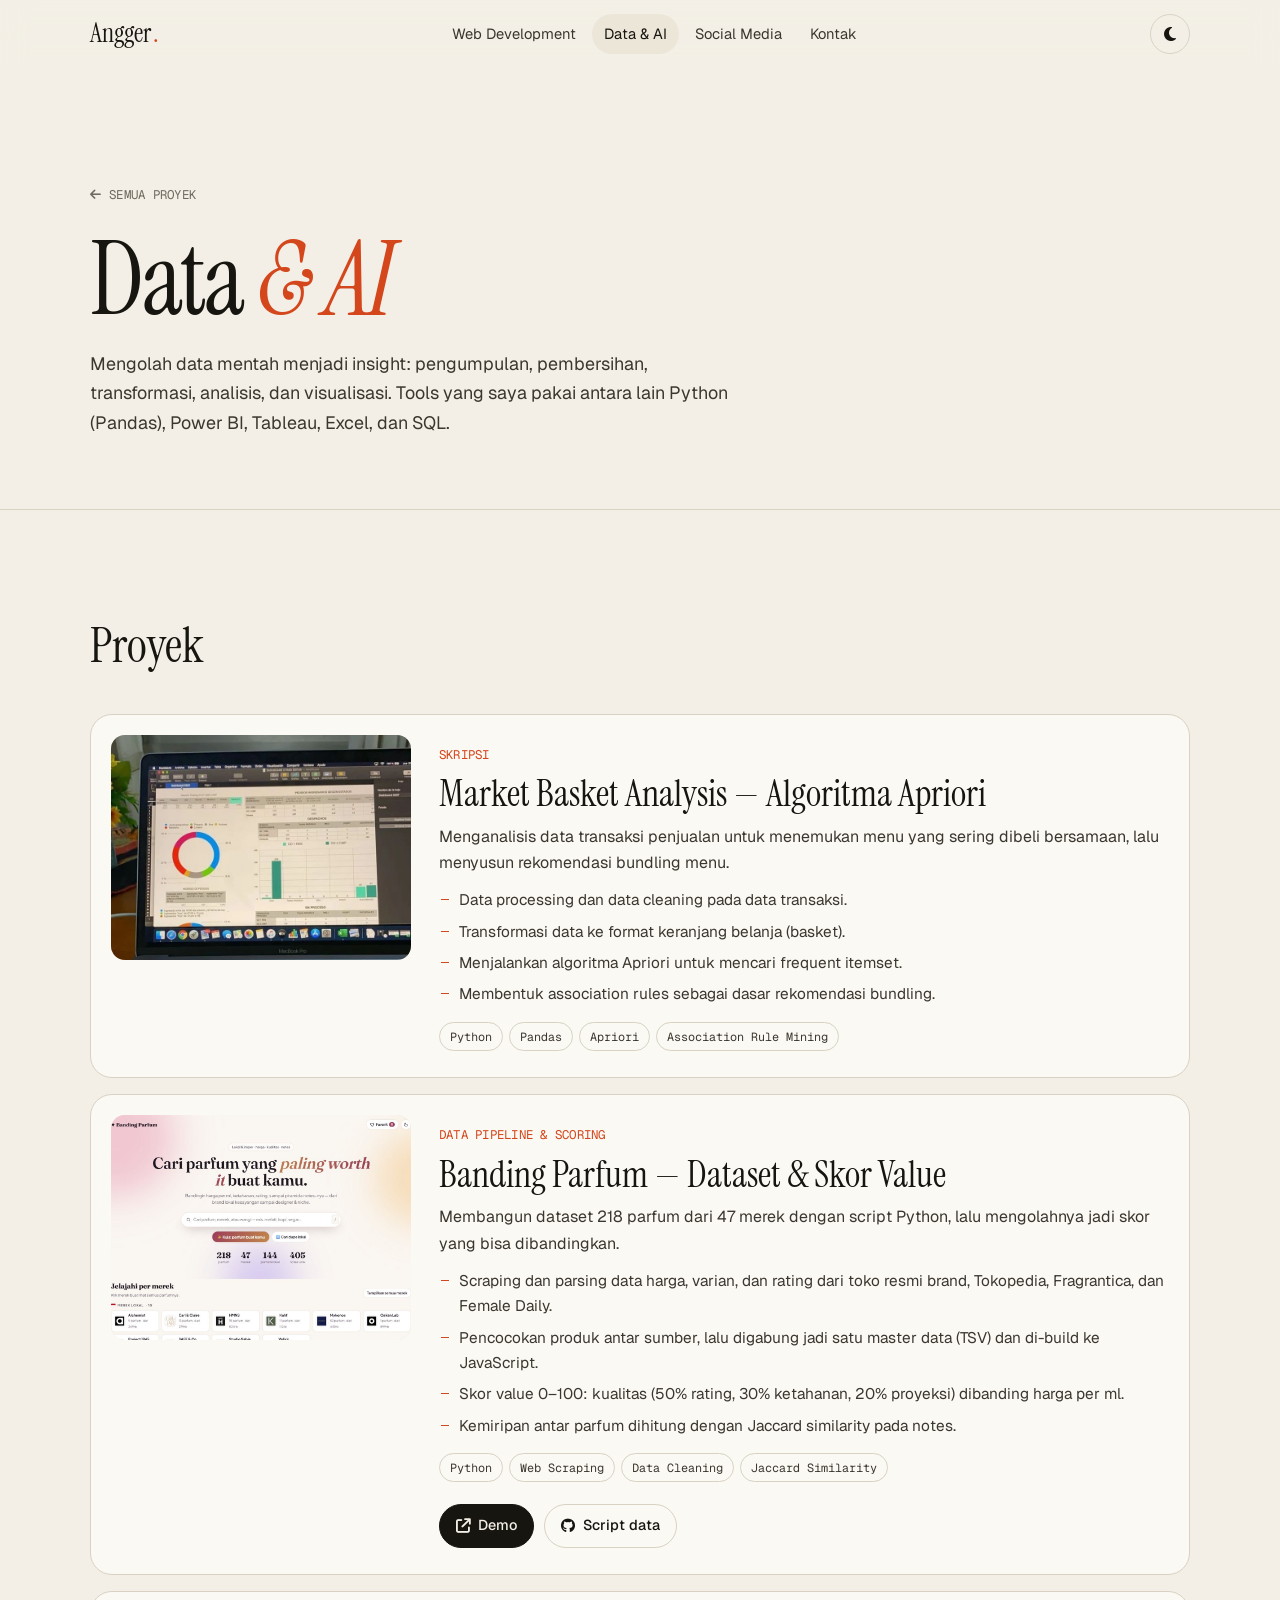
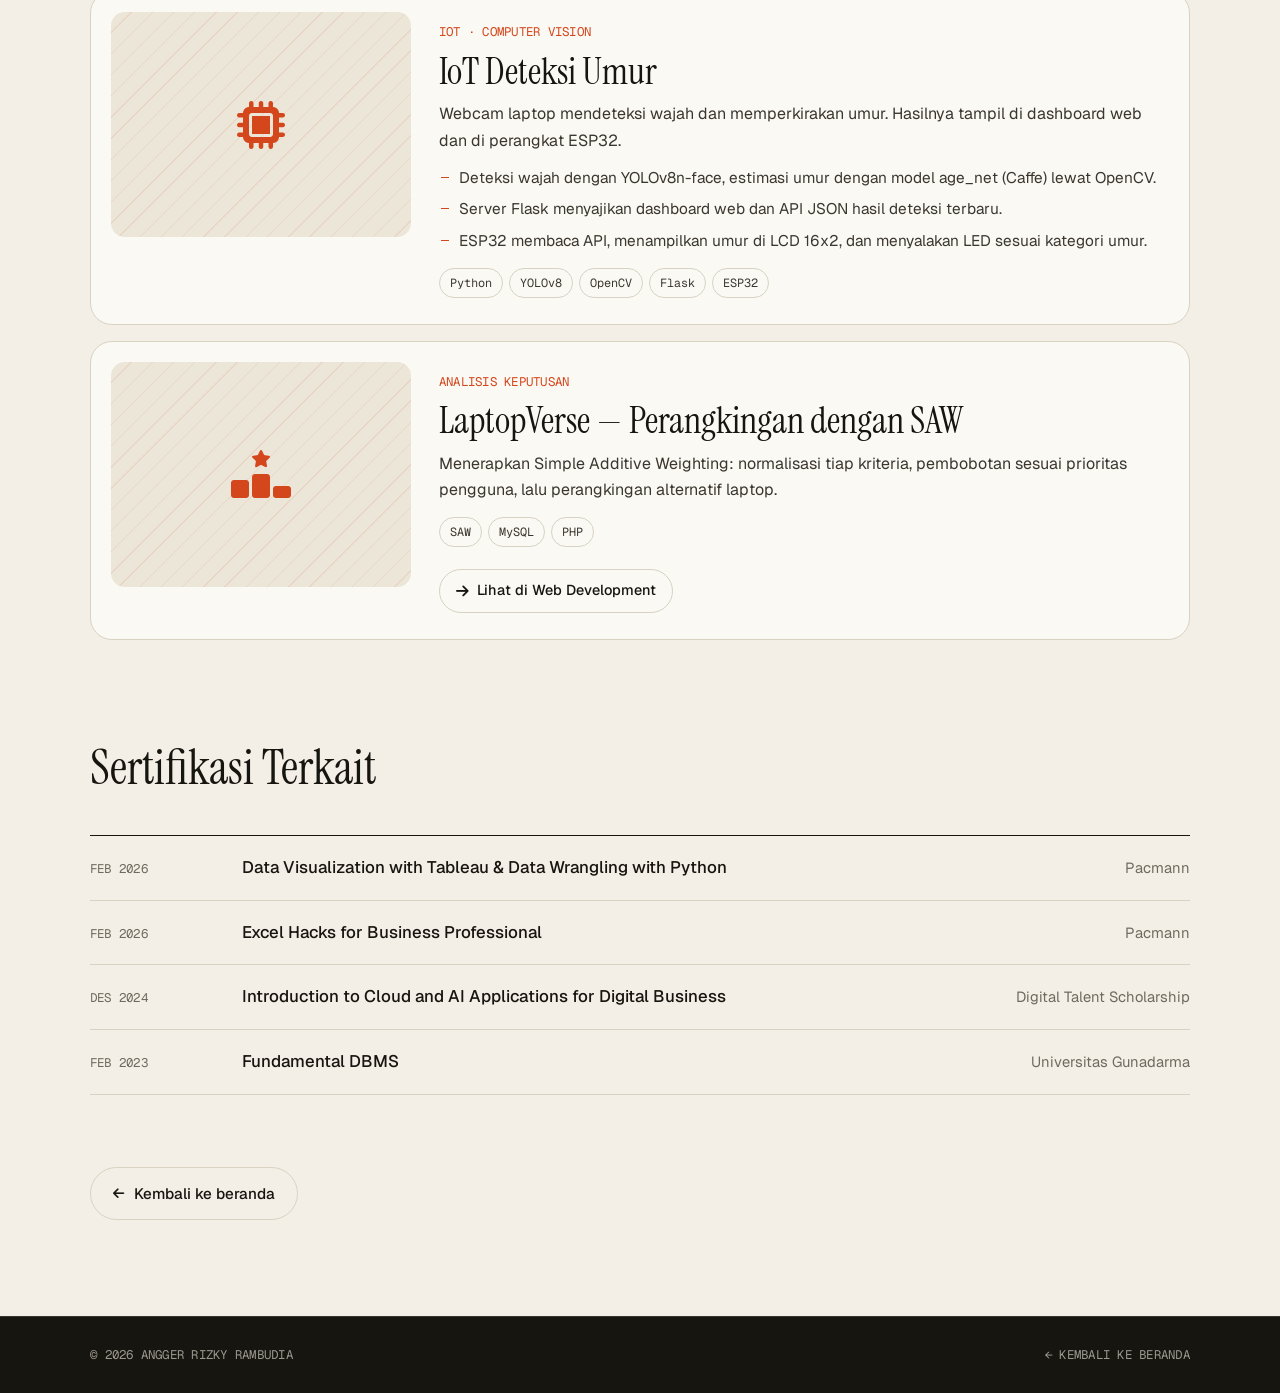
==== commit 30f49f01: "Redesign portofolio: gaya editorial, mode gelap, proyek terbaru - Tampilan baru: Instrument Serif + " ====
--- a/project_data_analysis.html
+++ b/project_data_analysis.html
@@ -3,48 +3,66 @@
 <head>
     <meta charset="UTF-8">
     <meta name="viewport" content="width=device-width, initial-scale=1.0">
-    <title>Proyek Data Analysis — Angger Rizky Rambudia</title>
-    <meta name="description" content="Proyek analisis data Angger Rizky Rambudia, termasuk skripsi Market Basket Analysis dengan algoritma Apriori.">
-    <meta name="theme-color" content="#0b1120">
+    <title>Data & AI — Angger Rizky Rambudia</title>
+    <meta name="description" content="Proyek data dan AI Angger Rizky Rambudia: Market Basket Analysis, dataset Banding Parfum, dan IoT Deteksi Umur.">
+    <meta name="theme-color" content="#f3efe6" media="(prefers-color-scheme: light)">
+    <meta name="theme-color" content="#12110e" media="(prefers-color-scheme: dark)">
+    <link rel="icon" href="data:image/svg+xml,%3Csvg xmlns='http://www.w3.org/2000/svg' viewBox='0 0 64 64'%3E%3Crect width='64' height='64' rx='14' fill='%2317150f'/%3E%3Ctext x='50%25' y='54%25' text-anchor='middle' dominant-baseline='middle' font-family='Georgia,serif' font-style='italic' font-size='40' fill='%23ff6b3d'%3EA%3C/text%3E%3C/svg%3E">
+    <script>
+        (function () {
+            document.documentElement.classList.add('js');
+            try {
+                var t = localStorage.getItem('theme');
+                if (t === 'light' || t === 'dark') document.documentElement.setAttribute('data-theme', t);
+            } catch (e) {}
+        })();
+    </script>
     <link rel="preconnect" href="https://fonts.googleapis.com">
     <link rel="preconnect" href="https://fonts.gstatic.com" crossorigin>
-    <link href="https://fonts.googleapis.com/css2?family=Inter:wght@400;500;600;700&family=Orbitron:wght@600;700;800&display=swap" rel="stylesheet">
+    <link href="https://fonts.googleapis.com/css2?family=Geist:wght@400;500;600&family=Geist+Mono:wght@400;500&family=Instrument+Serif:ital@0;1&display=swap" rel="stylesheet">
     <link rel="stylesheet" href="https://cdnjs.cloudflare.com/ajax/libs/font-awesome/6.5.1/css/all.min.css">
     <link rel="stylesheet" href="style.css">
 </head>
 <body>
-    <header>
-        <nav class="container">
-            <a href="index.html" class="logo">Angger<span>.</span></a>
-            <button type="button" class="nav-toggle" aria-label="Buka menu" aria-expanded="false" aria-controls="nav-links">
-                <i class="fas fa-bars"></i>
-            </button>
+    <a href="#main" class="skip-link">Langsung ke konten</a>
+
+    <header class="site-header">
+        <nav class="wrap nav" aria-label="Navigasi utama">
+            <a href="index.html" class="brand">Angger<em>.</em></a>
             <ul class="nav-links" id="nav-links">
-                <li><a href="index.html">Beranda</a></li>
-                <li><a href="project_web_development.html">Web Dev</a></li>
-                <li><a href="project_data_analysis.html" class="active">Data Analysis</a></li>
+                <li><a href="project_web_development.html">Web Development</a></li>
+                <li><a href="project_data_analysis.html" class="active" aria-current="page">Data &amp; AI</a></li>
                 <li><a href="project_social_media.html">Social Media</a></li>
-                <li><a href="index.html#contact" class="nav-cta">Kontak</a></li>
+                <li><a href="index.html#contact">Kontak</a></li>
             </ul>
+            <div class="nav-tools">
+                <button type="button" class="icon-btn theme-toggle" aria-label="Ganti tema terang/gelap">
+                    <i class="fas fa-moon"></i><i class="fas fa-sun"></i>
+                </button>
+                <button type="button" class="icon-btn nav-toggle" aria-label="Buka menu" aria-expanded="false" aria-controls="nav-links">
+                    <i class="fas fa-bars"></i>
+                </button>
+            </div>
         </nav>
     </header>
 
-    <main>
+    <main id="main">
         <section class="page-hero">
-            <div class="container">
-                <h1>Data Analysis</h1>
-                <p>Mengolah data mentah menjadi insight: pembersihan, transformasi, analisis, dan visualisasi. Tools yang saya pakai antara lain Python (Pandas), Power BI, Tableau, Excel, dan SQL.</p>
+            <div class="wrap">
+                <a class="back mono" href="index.html#projects"><i class="fas fa-arrow-left"></i> Semua proyek</a>
+                <h1>Data <em>&amp; AI</em></h1>
+                <p>Mengolah data mentah menjadi insight: pengumpulan, pembersihan, transformasi, analisis, dan visualisasi. Tools yang saya pakai antara lain Python (Pandas), Power BI, Tableau, Excel, dan SQL.</p>
             </div>
         </section>
 
         <section class="page-section">
-            <div class="container">
-                <h2>Proyek</h2>
+            <div class="wrap">
+                <h2 class="reveal">Proyek</h2>
                 <div class="detail-list">
-                    <article class="detail">
-                        <div class="project-cover"><img src="datnal.jpg" alt="Ilustrasi analisis data" loading="lazy"></div>
-                        <div class="project-body">
-                            <span class="project-label">Skripsi</span>
+                    <article class="detail reveal">
+                        <div class="detail-media"><img src="datnal.jpg" alt="Ilustrasi analisis data" loading="lazy"></div>
+                        <div class="detail-body">
+                            <span class="mono">Skripsi</span>
                             <h3>Market Basket Analysis — Algoritma Apriori</h3>
                             <p>Menganalisis data transaksi penjualan untuk menemukan menu yang sering dibeli bersamaan, lalu menyusun rekomendasi bundling menu.</p>
                             <ul>
@@ -57,51 +75,73 @@
                         </div>
                     </article>
 
-                    <article class="detail">
-                        <div class="project-cover cover-data"><i class="fas fa-ranking-star"></i></div>
-                        <div class="project-body">
-                            <span class="project-label">Analisis Keputusan</span>
-                            <h3>LaptopVerse — Perangkingan dengan SAW</h3>
-                            <p>Menerapkan Simple Additive Weighting: normalisasi tiap kriteria, pembobotan sesuai prioritas pengguna, lalu perangkingan alternatif laptop.</p>
-                            <div class="tags"><span>SAW</span><span>MySQL</span><span>PHP</span></div>
-                            <div class="project-links">
-                                <a href="project_web_development.html"><i class="fas fa-arrow-right"></i> Lihat di Web Development</a>
+                    <article class="detail reveal">
+                        <a class="detail-media" href="https://parfum-compare.vercel.app" target="_blank" rel="noopener"><img src="proj_parfum.jpg" alt="Halaman depan Banding Parfum" loading="lazy"></a>
+                        <div class="detail-body">
+                            <span class="mono">Data Pipeline &amp; Scoring</span>
+                            <h3>Banding Parfum — Dataset &amp; Skor Value</h3>
+                            <p>Membangun dataset 218 parfum dari 47 merek dengan script Python, lalu mengolahnya jadi skor yang bisa dibandingkan.</p>
+                            <ul>
+                                <li>Scraping dan parsing data harga, varian, dan rating dari toko resmi brand, Tokopedia, Fragrantica, dan Female Daily.</li>
+                                <li>Pencocokan produk antar sumber, lalu digabung jadi satu master data (TSV) dan di-build ke JavaScript.</li>
+                                <li>Skor value 0–100: kualitas (50% rating, 30% ketahanan, 20% proyeksi) dibanding harga per ml.</li>
+                                <li>Kemiripan antar parfum dihitung dengan Jaccard similarity pada notes.</li>
+                            </ul>
+                            <div class="tags"><span>Python</span><span>Web Scraping</span><span>Data Cleaning</span><span>Jaccard Similarity</span></div>
+                            <div class="links">
+                                <a class="link link-primary" href="https://parfum-compare.vercel.app" target="_blank" rel="noopener"><i class="fas fa-arrow-up-right-from-square"></i> Demo</a>
+                                <a class="link" href="https://github.com/anggerr24/parfum-compare/tree/main/tools" target="_blank" rel="noopener"><i class="fab fa-github"></i> Script data</a>
                             </div>
                         </div>
                     </article>
 
-                    <article class="detail">
-                        <div class="project-cover cover-data"><i class="fas fa-spray-can-sparkles"></i></div>
-                        <div class="project-body">
-                            <span class="project-label">Data &amp; Scoring</span>
-                            <h3>Banding Parfum — Skor Value</h3>
-                            <p>Menyusun dataset 145 parfum dari 46 merek, lalu menghitung skor value 0–100 dari kualitas (rating, ketahanan, proyeksi) dibanding harga per ml. Kemiripan antar parfum dihitung dengan Jaccard similarity pada notes.</p>
-                            <div class="tags"><span>Dataset</span><span>Scoring</span><span>Jaccard Similarity</span></div>
+                    <article class="detail reveal">
+                        <div class="detail-media icon"><i class="fas fa-microchip"></i></div>
+                        <div class="detail-body">
+                            <span class="mono">IoT · Computer Vision</span>
+                            <h3>IoT Deteksi Umur</h3>
+                            <p>Webcam laptop mendeteksi wajah dan memperkirakan umur. Hasilnya tampil di dashboard web dan di perangkat ESP32.</p>
+                            <ul>
+                                <li>Deteksi wajah dengan YOLOv8n-face, estimasi umur dengan model age_net (Caffe) lewat OpenCV.</li>
+                                <li>Server Flask menyajikan dashboard web dan API JSON hasil deteksi terbaru.</li>
+                                <li>ESP32 membaca API, menampilkan umur di LCD 16x2, dan menyalakan LED sesuai kategori umur.</li>
+                            </ul>
+                            <div class="tags"><span>Python</span><span>YOLOv8</span><span>OpenCV</span><span>Flask</span><span>ESP32</span></div>
+                        </div>
+                    </article>
+
+                    <article class="detail reveal">
+                        <div class="detail-media icon"><i class="fas fa-ranking-star"></i></div>
+                        <div class="detail-body">
+                            <span class="mono">Analisis Keputusan</span>
+                            <h3>LaptopVerse — Perangkingan dengan SAW</h3>
+                            <p>Menerapkan Simple Additive Weighting: normalisasi tiap kriteria, pembobotan sesuai prioritas pengguna, lalu perangkingan alternatif laptop.</p>
+                            <div class="tags"><span>SAW</span><span>MySQL</span><span>PHP</span></div>
+                            <div class="links"><a class="link" href="project_web_development.html"><i class="fas fa-arrow-right"></i> Lihat di Web Development</a></div>
                         </div>
                     </article>
                 </div>
 
-                <h2>Sertifikasi Terkait</h2>
-                <ul class="cert-list">
-                    <li class="cert"><span class="cert-date">Feb 2026</span><h3>Data Visualization with Tableau &amp; Data Wrangling with Python</h3><p>Pacmann</p></li>
-                    <li class="cert"><span class="cert-date">Feb 2026</span><h3>Excel Hacks for Business Professional</h3><p>Pacmann</p></li>
-                    <li class="cert"><span class="cert-date">Feb 2023</span><h3>Fundamental DBMS</h3><p>Universitas Gunadarma</p></li>
+                <h2 class="subhead reveal">Sertifikasi Terkait</h2>
+                <ul class="certs reveal">
+                    <li class="cert"><span class="mono">Feb 2026</span><h3>Data Visualization with Tableau &amp; Data Wrangling with Python</h3><p>Pacmann</p></li>
+                    <li class="cert"><span class="mono">Feb 2026</span><h3>Excel Hacks for Business Professional</h3><p>Pacmann</p></li>
+                    <li class="cert"><span class="mono">Des 2024</span><h3>Introduction to Cloud and AI Applications for Digital Business</h3><p>Digital Talent Scholarship</p></li>
+                    <li class="cert"><span class="mono">Feb 2023</span><h3>Fundamental DBMS</h3><p>Universitas Gunadarma</p></li>
                 </ul>
 
-                <div class="page-back">
-                    <a href="index.html#projects" class="btn btn-outline"><i class="fas fa-arrow-left"></i> Kembali ke Beranda</a>
-                </div>
+                <div class="page-back"><a href="index.html#projects" class="btn btn-ghost"><i class="fas fa-arrow-left"></i> Kembali ke beranda</a></div>
             </div>
         </section>
     </main>
 
-    <footer>
-        <div class="container">
-            <p>&copy; 2026 Angger Rizky Rambudia</p>
-            <a href="index.html" class="back-top" aria-label="Beranda"><i class="fas fa-house"></i></a>
+    <footer class="site-footer">
+        <div class="wrap">
+            <span class="mono">© <span data-year>2026</span> Angger Rizky Rambudia</span>
+            <a class="mono" href="index.html">← Kembali ke beranda</a>
         </div>
     </footer>
 
-    <script src="header.js"></script>
+    <script src="main.js"></script>
 </body>
 </html>
--- a/style.css
+++ b/style.css
@@ -1,1008 +1,934 @@
-/* Variables */
+/* ============================================================
+   Portofolio Angger Rizky Rambudia
+   Gaya: editorial, kertas & tinta, aksen oranye. Mode terang/gelap.
+   ============================================================ */
+
 :root {
-    --bg: #0b1120;
-    --bg-alt: #0f172a;
-    --card: #131c31;
-    --card-hover: #18233d;
-    --border: #23304d;
-    --text: #e2e8f0;
-    --muted: #94a3b8;
-    --accent: #3b82f6;
-    --accent-soft: #60a5fa;
-    --accent-2: #22d3ee;
-    --ok: #22c55e;
-    --radius-sm: 10px;
-    --radius-md: 16px;
-    --radius-full: 9999px;
-    --shadow: 0 10px 30px rgba(2, 6, 23, 0.45);
-    --font-display: 'Orbitron', sans-serif;
-    --font-body: 'Inter', system-ui, -apple-system, 'Segoe UI', sans-serif;
+    --bg: #f3efe6;
+    --surface: #fbf9f4;
+    --surface-2: #ece6d9;
+    --ink: #17150f;
+    --ink-2: #3b372f;
+    --muted: #6f6a5f;
+    --line: #d9d2c3;
+    --accent: #d4461c;
+    --accent-ink: #ffffff;
+    --accent-soft: rgba(212, 70, 28, 0.1);
+    --ok: #2f8f4e;
+    --shadow: 0 1px 2px rgba(23, 21, 15, 0.04), 0 12px 32px -12px rgba(23, 21, 15, 0.18);
+    --band-bg: #17150f;
+    --band-fg: #f2eee5;
+
+    --font-display: 'Instrument Serif', 'Times New Roman', serif;
+    --font-body: 'Geist', system-ui, -apple-system, 'Segoe UI', sans-serif;
+    --font-mono: 'Geist Mono', ui-monospace, 'SFMono-Regular', Consolas, monospace;
+
+    --radius: 14px;
+    --radius-lg: 22px;
     --ease: cubic-bezier(0.16, 1, 0.3, 1);
-}
-
-* {
-    margin: 0;
-    padding: 0;
-    box-sizing: border-box;
-}
+    --wrap: 1180px;
+    --gutter: clamp(16px, 4vw, 40px);
+    color-scheme: light;
+}
+
+@media (prefers-color-scheme: dark) {
+    :root:not([data-theme="light"]) {
+        --bg: #12110e;
+        --surface: #1a1915;
+        --surface-2: #23211c;
+        --ink: #f2eee5;
+        --ink-2: #d4cfc4;
+        --muted: #9b968a;
+        --line: #2f2c26;
+        --accent: #ff6b3d;
+        --accent-ink: #1a0d07;
+        --accent-soft: rgba(255, 107, 61, 0.12);
+        --ok: #4cc472;
+        --shadow: 0 1px 2px rgba(0, 0, 0, 0.3), 0 16px 40px -16px rgba(0, 0, 0, 0.6);
+        --band-bg: #0a0907;
+        --band-fg: #f2eee5;
+        color-scheme: dark;
+    }
+}
+
+:root[data-theme="dark"] {
+    --bg: #12110e;
+    --surface: #1a1915;
+    --surface-2: #23211c;
+    --ink: #f2eee5;
+    --ink-2: #d4cfc4;
+    --muted: #9b968a;
+    --line: #2f2c26;
+    --accent: #ff6b3d;
+    --accent-ink: #1a0d07;
+    --accent-soft: rgba(255, 107, 61, 0.12);
+    --ok: #4cc472;
+    --shadow: 0 1px 2px rgba(0, 0, 0, 0.3), 0 16px 40px -16px rgba(0, 0, 0, 0.6);
+    --band-bg: #0a0907;
+    --band-fg: #f2eee5;
+    color-scheme: dark;
+}
+
+/* ---------- Dasar ---------- */
+*, *::before, *::after { margin: 0; padding: 0; box-sizing: border-box; }
 
 html {
     scroll-behavior: smooth;
-    scroll-padding-top: 80px;
+    scroll-padding-top: 84px;
+    -webkit-text-size-adjust: 100%;
 }
 
 body {
     font-family: var(--font-body);
+    font-size: 16px;
     line-height: 1.65;
-    color: var(--text);
+    color: var(--ink);
     background: var(--bg);
     overflow-x: hidden;
+    -webkit-font-smoothing: antialiased;
+    transition: background-color 0.3s, color 0.3s;
 }
 
 img { max-width: 100%; display: block; }
-a { color: var(--accent-soft); text-decoration: none; }
-a:hover { color: var(--accent-2); }
+a { color: inherit; text-decoration: none; }
 ul, ol { list-style: none; }
-
-.container {
-    max-width: 1100px;
+button { font: inherit; color: inherit; background: none; border: 0; cursor: pointer; }
+
+::selection { background: var(--accent); color: var(--accent-ink); }
+
+:focus-visible {
+    outline: 2px solid var(--accent);
+    outline-offset: 3px;
+    border-radius: 6px;
+}
+
+.wrap {
+    max-width: var(--wrap);
     margin: 0 auto;
-    padding: 0 20px;
+    padding: 0 var(--gutter);
+}
+
+.mono {
+    font-family: var(--font-mono);
+    font-size: 0.78rem;
+    letter-spacing: 0.02em;
+    text-transform: uppercase;
 }
 
 .muted { color: var(--muted); }
 
-:focus-visible {
-    outline: 2px solid var(--accent-2);
-    outline-offset: 3px;
-    border-radius: 4px;
-}
-
-/* Header */
-header {
-    position: fixed;
-    inset: 0 0 auto 0;
+.skip-link {
+    position: absolute;
+    left: 16px;
+    top: -60px;
+    z-index: 200;
+    padding: 10px 14px;
+    background: var(--ink);
+    color: var(--bg);
+    border-radius: 8px;
+}
+.skip-link:focus { top: 12px; }
+
+/* ---------- Header ---------- */
+.site-header {
+    position: sticky;
+    top: 0;
     z-index: 100;
-    transition: background 0.3s, box-shadow 0.3s;
-}
-
-header.scrolled {
-    background: rgba(11, 17, 32, 0.85);
-    backdrop-filter: blur(12px);
-    -webkit-backdrop-filter: blur(12px);
-    box-shadow: 0 1px 0 var(--border);
-}
-
-nav {
+    background: color-mix(in srgb, var(--bg) 82%, transparent);
+    backdrop-filter: blur(14px);
+    -webkit-backdrop-filter: blur(14px);
+    border-bottom: 1px solid transparent;
+    transition: border-color 0.3s;
+}
+.site-header.scrolled { border-bottom-color: var(--line); }
+
+.nav {
     display: flex;
     align-items: center;
     justify-content: space-between;
-    height: 72px;
-}
-
-.logo {
-    font-family: var(--font-display);
-    font-weight: 800;
-    font-size: 1.35rem;
-    color: var(--text);
-    letter-spacing: 0.04em;
-}
-
-.logo span { color: var(--accent); }
-.logo:hover { color: var(--text); }
+    gap: 16px;
+    height: 68px;
+}
+
+.brand {
+    display: inline-flex;
+    align-items: baseline;
+    gap: 2px;
+    font-family: var(--font-display);
+    font-size: 1.6rem;
+    line-height: 1;
+}
+.brand em { color: var(--accent); font-style: normal; }
 
 .nav-links {
     display: flex;
-    gap: 6px;
-    align-items: center;
+    align-items: center;
+    gap: 4px;
 }
 
 .nav-links a {
     display: block;
-    padding: 8px 14px;
-    border-radius: var(--radius-full);
-    color: var(--muted);
+    padding: 8px 12px;
+    border-radius: 999px;
+    font-size: 0.92rem;
+    color: var(--ink-2);
+    transition: color 0.2s, background-color 0.2s;
+}
+.nav-links a:hover { color: var(--ink); background: var(--surface-2); }
+.nav-links a.active { color: var(--ink); background: var(--surface-2); }
+
+.nav-tools { display: flex; align-items: center; gap: 6px; }
+
+.icon-btn {
+    display: inline-grid;
+    place-items: center;
+    width: 40px;
+    height: 40px;
+    border-radius: 999px;
+    border: 1px solid var(--line);
+    color: var(--ink);
+    transition: background-color 0.2s, border-color 0.2s;
+}
+.icon-btn:hover { background: var(--surface-2); }
+
+.theme-toggle .fa-sun { display: none; }
+:root[data-theme="dark"] .theme-toggle .fa-sun { display: inline; }
+:root[data-theme="dark"] .theme-toggle .fa-moon { display: none; }
+@media (prefers-color-scheme: dark) {
+    :root:not([data-theme="light"]) .theme-toggle .fa-sun { display: inline; }
+    :root:not([data-theme="light"]) .theme-toggle .fa-moon { display: none; }
+}
+
+.nav-toggle { display: none; }
+
+/* ---------- Tombol ---------- */
+.btn {
+    display: inline-flex;
+    align-items: center;
+    gap: 10px;
+    padding: 13px 22px;
+    border-radius: 999px;
+    background: var(--ink);
+    color: var(--bg);
     font-weight: 500;
     font-size: 0.95rem;
-    transition: color 0.2s, background 0.2s;
-}
-
-.nav-links a:hover,
-.nav-links a.active { color: var(--text); background: rgba(59, 130, 246, 0.12); }
-
-.nav-links a.nav-cta {
-    color: #fff;
-    background: var(--accent);
-}
-
-.nav-links a.nav-cta:hover { background: var(--accent-soft); }
-
-.nav-toggle {
-    display: none;
-    background: none;
-    border: 1px solid var(--border);
-    color: var(--text);
-    width: 42px;
-    height: 42px;
-    border-radius: var(--radius-sm);
-    font-size: 1.1rem;
-    cursor: pointer;
-}
-
-@media (max-width: 860px) {
-    .nav-toggle { display: block; }
-
-    .nav-links {
-        position: absolute;
-        top: 72px;
-        left: 16px;
-        right: 16px;
-        flex-direction: column;
-        align-items: stretch;
-        gap: 2px;
-        padding: 10px;
-        background: var(--bg-alt);
-        border: 1px solid var(--border);
-        border-radius: var(--radius-md);
-        box-shadow: var(--shadow);
-        display: none;
-    }
-
-    .nav-links.open { display: flex; }
-    .nav-links a { padding: 12px 16px; border-radius: var(--radius-sm); }
-    header:has(.nav-links.open) { background: rgba(11, 17, 32, 0.95); }
-}
-
-/* Buttons */
-.btn {
+    border: 1px solid var(--ink);
+    transition: transform 0.25s var(--ease), background-color 0.2s, color 0.2s;
+}
+.btn:hover { transform: translateY(-2px); background: var(--accent); border-color: var(--accent); color: var(--accent-ink); }
+.btn i { font-size: 0.85em; }
+
+.btn-ghost {
+    background: transparent;
+    color: var(--ink);
+    border-color: var(--line);
+}
+.btn-ghost:hover { background: var(--surface-2); color: var(--ink); border-color: var(--line); }
+
+/* ---------- Hero ---------- */
+.hero {
+    padding: clamp(40px, 8vw, 96px) 0 clamp(56px, 8vw, 96px);
+}
+
+.hero-grid {
+    display: grid;
+    grid-template-columns: minmax(0, 1.55fr) minmax(0, 1fr);
+    gap: clamp(32px, 6vw, 80px);
+    align-items: end;
+}
+
+.status {
     display: inline-flex;
     align-items: center;
     gap: 10px;
-    padding: 12px 24px;
-    border-radius: var(--radius-full);
-    background: var(--accent);
-    color: #fff;
-    font-weight: 600;
-    border: 1px solid var(--accent);
-    transition: transform 0.2s var(--ease), background 0.2s, box-shadow 0.2s;
-}
-
-.btn:hover {
-    color: #fff;
-    background: var(--accent-soft);
-    transform: translateY(-2px);
-    box-shadow: 0 8px 24px rgba(59, 130, 246, 0.35);
-}
-
-.btn-outline {
-    background: transparent;
-    color: var(--text);
-    border-color: var(--border);
-}
-
-.btn-outline:hover {
-    background: rgba(59, 130, 246, 0.1);
-    border-color: var(--accent);
-    box-shadow: none;
-}
-
-/* Hero */
-.hero {
-    position: relative;
-    min-height: 100vh;
-    display: flex;
-    align-items: center;
-    padding: 110px 0 70px;
-    overflow: hidden;
-}
-
-.hero-glow {
-    position: absolute;
-    inset: 0;
-    background:
-        radial-gradient(600px circle at 15% 20%, rgba(59, 130, 246, 0.18), transparent 60%),
-        radial-gradient(500px circle at 85% 70%, rgba(34, 211, 238, 0.12), transparent 60%);
-    pointer-events: none;
-}
-
-.hero-glow::after {
-    content: '';
-    position: absolute;
-    inset: 0;
-    background-image:
-        linear-gradient(rgba(148, 163, 184, 0.06) 1px, transparent 1px),
-        linear-gradient(90deg, rgba(148, 163, 184, 0.06) 1px, transparent 1px);
-    background-size: 48px 48px;
-    mask-image: radial-gradient(ellipse at center, #000 30%, transparent 75%);
-    -webkit-mask-image: radial-gradient(ellipse at center, #000 30%, transparent 75%);
-}
-
-.hero-inner {
-    position: relative;
-    display: grid;
-    grid-template-columns: 1.4fr 1fr;
-    gap: 48px;
-    align-items: center;
-}
-
-.status-badge {
-    display: inline-flex;
-    align-items: center;
-    gap: 8px;
-    padding: 6px 14px;
-    border: 1px solid var(--border);
-    border-radius: var(--radius-full);
-    background: rgba(19, 28, 49, 0.7);
-    color: var(--muted);
-    font-size: 0.85rem;
-    font-weight: 500;
-}
-
-.status-badge .dot {
+    padding: 7px 14px 7px 12px;
+    border: 1px solid var(--line);
+    border-radius: 999px;
+    background: var(--surface);
+    color: var(--ink-2);
+}
+.status .dot {
     width: 8px;
     height: 8px;
     border-radius: 50%;
     background: var(--ok);
-    box-shadow: 0 0 0 4px rgba(34, 197, 94, 0.2);
-}
+    box-shadow: 0 0 0 4px color-mix(in srgb, var(--ok) 20%, transparent);
+    animation: pulse 2.4s ease-in-out infinite;
+}
+@keyframes pulse { 50% { box-shadow: 0 0 0 7px color-mix(in srgb, var(--ok) 0%, transparent); } }
 
 .hero h1 {
-    font-family: var(--font-display);
-    font-size: clamp(2rem, 5vw, 3.2rem);
-    line-height: 1.2;
-    margin: 20px 0 12px;
-}
-
-.accent {
-    background: linear-gradient(90deg, var(--accent-soft), var(--accent-2));
-    -webkit-background-clip: text;
-    background-clip: text;
-    color: transparent;
-}
-
-.hero-role {
-    font-family: var(--font-display);
-    font-size: clamp(1.05rem, 2.5vw, 1.35rem);
-    color: var(--accent-soft);
-    min-height: 1.6em;
-}
-
-.typing-cursor {
-    display: inline-block;
-    width: 2px;
-    height: 1.1em;
-    margin-left: 4px;
-    vertical-align: -0.15em;
-    background: var(--accent-2);
-    animation: blink 1s steps(1) infinite;
-}
-
-@keyframes blink { 50% { opacity: 0; } }
-
-.hero-desc {
-    color: var(--muted);
+    margin: 28px 0 24px;
+    font-family: var(--font-display);
+    font-weight: 400;
+    font-size: clamp(3.2rem, 9vw, 7.2rem);
+    line-height: 0.92;
+    letter-spacing: -0.02em;
+}
+.hero h1 em { font-style: italic; color: var(--accent); }
+
+.hero-lead {
     max-width: 560px;
-    margin: 16px 0 28px;
-    font-size: 1.05rem;
-}
+    font-size: clamp(1.05rem, 1.6vw, 1.2rem);
+    color: var(--ink-2);
+}
+.hero-lead strong { color: var(--ink); font-weight: 600; }
 
 .hero-actions {
     display: flex;
     flex-wrap: wrap;
     gap: 12px;
-}
-
-.hero-social {
-    display: flex;
-    gap: 10px;
-    margin-top: 28px;
-}
-
-.hero-social a {
+    margin-top: 32px;
+}
+
+.hero-side { display: grid; gap: 16px; }
+
+.portrait {
+    position: relative;
+    border-radius: var(--radius-lg);
+    overflow: hidden;
+    aspect-ratio: 4 / 5;
+    background: var(--surface-2);
+    box-shadow: var(--shadow);
+}
+.portrait img { width: 100%; height: 100%; object-fit: cover; }
+.portrait figcaption {
+    position: absolute;
+    left: 12px;
+    right: 12px;
+    bottom: 12px;
+    display: flex;
+    justify-content: space-between;
+    gap: 8px;
+    padding: 10px 14px;
+    border-radius: 12px;
+    background: rgba(18, 17, 14, 0.62);
+    color: #f2eee5;
+    backdrop-filter: blur(8px);
+    -webkit-backdrop-filter: blur(8px);
+}
+
+.socials { display: flex; gap: 8px; }
+
+/* Fakta singkat di bawah hero */
+.facts {
+    display: grid;
+    grid-template-columns: repeat(4, minmax(0, 1fr));
+    margin-top: clamp(48px, 7vw, 80px);
+    border-top: 1px solid var(--line);
+}
+.fact {
+    padding: 22px 20px 0 0;
+}
+.fact + .fact { padding-left: 20px; border-left: 1px solid var(--line); }
+.fact-num {
+    display: block;
+    font-family: var(--font-display);
+    font-size: clamp(2.2rem, 4vw, 3.2rem);
+    line-height: 1;
+}
+.fact-label { display: block; margin-top: 8px; color: var(--muted); font-size: 0.9rem; }
+
+/* ---------- Section ---------- */
+.section {
+    padding: clamp(72px, 10vw, 128px) 0;
+    border-top: 1px solid var(--line);
+}
+
+.section-head {
+    display: grid;
+    grid-template-columns: minmax(0, 1fr) minmax(0, 1.2fr);
+    gap: 24px 48px;
+    align-items: end;
+    margin-bottom: clamp(36px, 5vw, 64px);
+}
+.section-head .eyebrow { grid-column: 1 / -1; color: var(--accent); }
+.section-head h2 {
+    font-family: var(--font-display);
+    font-weight: 400;
+    font-size: clamp(2.6rem, 6vw, 4.6rem);
+    line-height: 0.95;
+    letter-spacing: -0.015em;
+}
+.section-head h2 em { font-style: italic; }
+.section-head p { color: var(--ink-2); max-width: 520px; }
+
+/* ---------- Tentang ---------- */
+.about {
+    display: grid;
+    grid-template-columns: minmax(0, 1.2fr) minmax(0, 1fr);
+    gap: clamp(32px, 6vw, 80px);
+}
+.about-text p { font-size: 1.08rem; color: var(--ink-2); }
+.about-text p + p { margin-top: 18px; }
+.about-text strong { color: var(--ink); font-weight: 600; }
+
+.focus-list { border-top: 1px solid var(--line); }
+.focus-item {
+    display: grid;
+    grid-template-columns: 44px minmax(0, 1fr);
+    gap: 4px 14px;
+    padding: 20px 0;
+    border-bottom: 1px solid var(--line);
+}
+.focus-item i {
+    grid-row: span 2;
     display: grid;
     place-items: center;
-    width: 42px;
-    height: 42px;
-    border-radius: 50%;
-    border: 1px solid var(--border);
-    color: var(--muted);
-    transition: color 0.2s, border-color 0.2s, transform 0.2s;
-}
-
-.hero-social a:hover {
-    color: var(--text);
-    border-color: var(--accent);
-    transform: translateY(-2px);
-}
-
-.hero-photo {
-    justify-self: center;
+    width: 44px;
+    height: 44px;
+    border-radius: 12px;
+    background: var(--accent-soft);
+    color: var(--accent);
+}
+.focus-item h3 { font-size: 1.02rem; font-weight: 600; }
+.focus-item p { color: var(--muted); font-size: 0.94rem; }
+
+/* ---------- Pengalaman ---------- */
+.rows { border-top: 1px solid var(--ink); }
+
+.row {
+    display: grid;
+    grid-template-columns: 200px minmax(0, 1fr);
+    gap: 8px 40px;
+    padding: 28px 0;
+    border-bottom: 1px solid var(--line);
+}
+.row-meta { color: var(--muted); padding-top: 6px; }
+.row h3 {
+    font-family: var(--font-display);
+    font-weight: 400;
+    font-size: clamp(1.6rem, 3vw, 2.1rem);
+    line-height: 1.1;
+}
+.row-org { margin-top: 4px; color: var(--ink-2); }
+.row ul { margin-top: 14px; display: grid; gap: 6px; }
+.row li {
     position: relative;
-}
-
-.hero-photo::before {
+    padding-left: 20px;
+    color: var(--ink-2);
+}
+.row li::before {
     content: '';
     position: absolute;
-    inset: -10px;
-    border-radius: 50%;
-    background: conic-gradient(from 180deg, var(--accent), var(--accent-2), var(--accent));
-    filter: blur(18px);
-    opacity: 0.45;
-}
-
-.hero-photo img {
+    left: 2px;
+    top: 0.72em;
+    width: 8px;
+    height: 1px;
+    background: var(--accent);
+}
+
+.tags { display: flex; flex-wrap: wrap; gap: 6px; margin-top: 14px; }
+.tags span {
+    padding: 4px 10px;
+    border-radius: 999px;
+    border: 1px solid var(--line);
+    font-family: var(--font-mono);
+    font-size: 0.74rem;
+    color: var(--ink-2);
+}
+
+.subhead {
+    margin: clamp(56px, 8vw, 88px) 0 20px;
+    font-family: var(--font-display);
+    font-weight: 400;
+    font-size: clamp(2rem, 4vw, 2.8rem);
+}
+
+.edu-grid {
+    display: grid;
+    grid-template-columns: repeat(2, minmax(0, 1fr));
+    gap: 16px;
+}
+.edu {
+    padding: 26px;
+    border: 1px solid var(--line);
+    border-radius: var(--radius);
+    background: var(--surface);
+}
+.edu .mono { color: var(--accent); }
+.edu h3 {
+    margin: 10px 0 4px;
+    font-family: var(--font-display);
+    font-weight: 400;
+    font-size: 1.8rem;
+    line-height: 1.1;
+}
+.edu p { color: var(--ink-2); }
+.edu p.muted { color: var(--muted); font-size: 0.93rem; }
+
+/* ---------- Proyek ---------- */
+.featured { display: grid; gap: clamp(56px, 8vw, 96px); }
+
+.case {
+    display: grid;
+    grid-template-columns: minmax(0, 1.35fr) minmax(0, 1fr);
+    gap: clamp(28px, 5vw, 64px);
+    align-items: center;
+}
+.case:nth-child(even) .case-media { order: 2; }
+
+.case-media {
     position: relative;
-    width: min(320px, 70vw);
-    aspect-ratio: 1;
-    height: auto;
-    object-fit: cover;
-    object-position: 50% 80%;
-    border-radius: 50%;
-    border: 4px solid var(--bg);
-}
-
-@media (max-width: 860px) {
-    .hero { min-height: auto; padding-top: 110px; }
-    .hero-inner { grid-template-columns: 1fr; gap: 36px; text-align: center; }
-    .hero-photo { order: -1; }
-    .hero-photo img { width: min(200px, 55vw); }
-    .hero-desc { margin-left: auto; margin-right: auto; }
-    .hero-actions, .hero-social { justify-content: center; }
-}
-
-/* Sections */
-.section { padding: 96px 0; }
-.section-alt { background: var(--bg-alt); }
-
-.section-title {
-    font-family: var(--font-display);
-    font-size: clamp(1.6rem, 3.5vw, 2.1rem);
-    margin-bottom: 40px;
-    text-align: center;
-}
-
-.section-title::after {
+    display: block;
+    border-radius: var(--radius-lg);
+    overflow: hidden;
+    border: 1px solid var(--line);
+    background: var(--surface-2);
+    box-shadow: var(--shadow);
+}
+.case-media::before {
     content: '';
     display: block;
-    width: 56px;
-    height: 3px;
-    margin: 14px auto 0;
-    border-radius: 3px;
-    background: linear-gradient(90deg, var(--accent), var(--accent-2));
-}
-
-.section-title-sm {
-    font-size: clamp(1.3rem, 3vw, 1.6rem);
-    margin-top: 72px;
-}
-
-/* About */
-.about-grid {
-    display: grid;
-    grid-template-columns: 1.5fr 1fr;
-    gap: 40px;
-    align-items: start;
-}
-
-.about-text p { color: var(--muted); margin-bottom: 16px; }
-.about-text strong { color: var(--text); font-weight: 600; }
-
-.stats {
-    display: grid;
-    grid-template-columns: 1fr 1fr;
-    gap: 14px;
-}
-
-.stat {
-    padding: 20px;
-    border-radius: var(--radius-md);
-    background: var(--card);
-    border: 1px solid var(--border);
-}
-
-.stat-num {
-    display: block;
-    font-family: var(--font-display);
-    font-size: 1.9rem;
-    font-weight: 700;
-    color: var(--accent-soft);
-}
-
-.stat-label { color: var(--muted); font-size: 0.88rem; }
-
-.focus-grid {
-    display: grid;
-    grid-template-columns: repeat(4, 1fr);
-    gap: 16px;
-    margin-top: 40px;
-}
-
-.focus {
-    padding: 24px;
-    border-radius: var(--radius-md);
-    background: var(--card);
-    border: 1px solid var(--border);
-    transition: border-color 0.2s, transform 0.25s var(--ease);
-}
-
-.focus:hover { border-color: var(--accent); transform: translateY(-4px); }
-
-.focus i {
-    font-size: 1.4rem;
-    color: var(--accent-2);
-    margin-bottom: 14px;
-}
-
-.focus h3 { font-size: 1.05rem; margin-bottom: 6px; }
-.focus p { color: var(--muted); font-size: 0.92rem; }
-
-@media (max-width: 860px) {
-    .about-grid { grid-template-columns: 1fr; }
-    .focus-grid { grid-template-columns: 1fr 1fr; }
-}
-
-@media (max-width: 520px) {
-    .focus-grid { grid-template-columns: 1fr; }
-}
-
-/* Experience timeline */
-.timeline {
+    height: 28px;
+    background:
+        radial-gradient(circle at 16px 50%, #e4685a 4.5px, transparent 5px),
+        radial-gradient(circle at 32px 50%, #e8b54a 4.5px, transparent 5px),
+        radial-gradient(circle at 48px 50%, #5cb85c 4.5px, transparent 5px),
+        var(--surface);
+    border-bottom: 1px solid var(--line);
+}
+.case-media img {
+    width: 100%;
+    height: auto;
+    aspect-ratio: 16 / 10;
+    object-fit: cover;
+    object-position: top;
+    transition: transform 0.8s var(--ease);
+}
+a.case-media:hover img { transform: scale(1.03); }
+
+.case-index { color: var(--accent); }
+.case h3 {
+    margin: 10px 0 14px;
+    font-family: var(--font-display);
+    font-weight: 400;
+    font-size: clamp(2.2rem, 4vw, 3.2rem);
+    line-height: 1;
+    letter-spacing: -0.01em;
+}
+.case p { color: var(--ink-2); }
+.case ul { margin-top: 14px; display: grid; gap: 6px; }
+.case li {
     position: relative;
-    max-width: 820px;
-    margin: 0 auto;
-    padding-left: 28px;
-}
-
-.timeline::before {
+    padding-left: 20px;
+    color: var(--ink-2);
+    font-size: 0.96rem;
+}
+.case li::before {
     content: '';
     position: absolute;
-    left: 6px;
-    top: 8px;
-    bottom: 8px;
-    width: 2px;
-    background: var(--border);
-}
-
-.timeline-item {
-    position: relative;
-    padding: 22px 24px;
-    margin-bottom: 18px;
-    border-radius: var(--radius-md);
-    background: var(--card);
-    border: 1px solid var(--border);
-}
-
-.timeline-item::before {
+    left: 2px;
+    top: 0.72em;
+    width: 8px;
+    height: 1px;
+    background: var(--accent);
+}
+
+.links { display: flex; flex-wrap: wrap; gap: 10px; margin-top: 22px; }
+.link {
+    display: inline-flex;
+    align-items: center;
+    gap: 8px;
+    padding: 9px 16px;
+    border-radius: 999px;
+    border: 1px solid var(--line);
+    font-size: 0.9rem;
+    font-weight: 500;
+    transition: background-color 0.2s, border-color 0.2s, color 0.2s;
+}
+.link:hover { border-color: var(--ink); background: var(--ink); color: var(--bg); }
+.link-primary { background: var(--ink); color: var(--bg); border-color: var(--ink); }
+.link-primary:hover { background: var(--accent); border-color: var(--accent); color: var(--accent-ink); }
+
+.more-head {
+    display: flex;
+    align-items: baseline;
+    justify-content: space-between;
+    gap: 16px;
+    margin: clamp(72px, 10vw, 112px) 0 24px;
+    padding-bottom: 16px;
+    border-bottom: 1px solid var(--ink);
+}
+.more-head h3 {
+    font-family: var(--font-display);
+    font-weight: 400;
+    font-size: clamp(1.8rem, 3.5vw, 2.6rem);
+}
+
+.cards {
+    display: grid;
+    grid-template-columns: repeat(2, minmax(0, 1fr));
+    gap: 16px;
+}
+
+.card {
+    display: flex;
+    flex-direction: column;
+    padding: 26px;
+    border: 1px solid var(--line);
+    border-radius: var(--radius);
+    background: var(--surface);
+    transition: transform 0.35s var(--ease), box-shadow 0.35s var(--ease), border-color 0.2s;
+}
+.card:hover { transform: translateY(-4px); box-shadow: var(--shadow); }
+
+.card-top {
+    display: flex;
+    align-items: center;
+    justify-content: space-between;
+    gap: 12px;
+    margin-bottom: 26px;
+}
+.card-top i {
+    display: grid;
+    place-items: center;
+    width: 46px;
+    height: 46px;
+    border-radius: 12px;
+    background: var(--accent-soft);
+    color: var(--accent);
+    font-size: 1.1rem;
+}
+.card-top .mono { color: var(--muted); }
+.card h4 {
+    font-family: var(--font-display);
+    font-weight: 400;
+    font-size: 1.75rem;
+    line-height: 1.1;
+    margin-bottom: 8px;
+}
+.card p { color: var(--ink-2); font-size: 0.95rem; }
+.card .tags { margin-top: auto; padding-top: 18px; }
+
+.page-links {
+    display: flex;
+    flex-wrap: wrap;
+    align-items: center;
+    gap: 10px;
+    margin-top: 32px;
+    color: var(--muted);
+}
+
+/* ---------- Keahlian ---------- */
+.skills {
+    display: grid;
+    grid-template-columns: repeat(4, minmax(0, 1fr));
+    border-top: 1px solid var(--ink);
+}
+.skill-col { padding: 24px 24px 8px 0; }
+.skill-col + .skill-col { padding-left: 24px; border-left: 1px solid var(--line); }
+.skill-col h3 {
+    display: flex;
+    align-items: center;
+    gap: 10px;
+    margin-bottom: 16px;
+    font-size: 1rem;
+    font-weight: 600;
+}
+.skill-col h3 i { color: var(--accent); }
+.skill-col li {
+    padding: 8px 0;
+    border-bottom: 1px dashed var(--line);
+    color: var(--ink-2);
+    font-size: 0.95rem;
+}
+.skill-col li:last-child { border-bottom: 0; }
+
+.languages {
+    margin-top: 40px;
+    padding: 18px 22px;
+    border-radius: var(--radius);
+    background: var(--surface-2);
+    color: var(--ink-2);
+}
+.languages i { color: var(--accent); margin-right: 8px; }
+
+/* ---------- Sertifikasi ---------- */
+.certs { border-top: 1px solid var(--ink); }
+.cert {
+    display: grid;
+    grid-template-columns: 120px minmax(0, 1fr) auto;
+    gap: 8px 32px;
+    align-items: baseline;
+    padding: 18px 0;
+    border-bottom: 1px solid var(--line);
+    transition: padding-left 0.3s var(--ease);
+}
+.cert:hover { padding-left: 10px; }
+.cert .mono { color: var(--muted); }
+.cert h3 { font-size: 1.05rem; font-weight: 500; }
+.cert p { color: var(--muted); font-size: 0.92rem; text-align: right; }
+
+/* ---------- Kontak ---------- */
+.contact {
+    padding: clamp(80px, 12vw, 160px) 0;
+    border-top: 1px solid var(--line);
+    background: var(--band-bg);
+    color: var(--band-fg);
+}
+.contact .eyebrow { color: var(--accent); }
+.contact h2 {
+    margin: 18px 0 28px;
+    font-family: var(--font-display);
+    font-weight: 400;
+    font-size: clamp(3rem, 10vw, 8rem);
+    line-height: 0.92;
+    letter-spacing: -0.02em;
+}
+.contact h2 em { font-style: italic; color: var(--accent); }
+.contact-mail {
+    display: inline-flex;
+    align-items: center;
+    gap: 14px;
+    font-size: clamp(1.15rem, 3vw, 2rem);
+    border-bottom: 1px solid color-mix(in srgb, var(--band-fg) 35%, transparent);
+    padding-bottom: 6px;
+    word-break: break-all;
+    transition: color 0.2s, border-color 0.2s;
+}
+.contact-mail:hover { color: var(--accent); border-color: var(--accent); }
+
+.contact-links {
+    display: grid;
+    grid-template-columns: repeat(3, minmax(0, 1fr));
+    margin-top: clamp(48px, 7vw, 80px);
+    border-top: 1px solid color-mix(in srgb, var(--band-fg) 22%, transparent);
+}
+.contact-link {
+    display: flex;
+    align-items: center;
+    justify-content: space-between;
+    gap: 12px;
+    padding: 22px 0;
+    border-bottom: 1px solid color-mix(in srgb, var(--band-fg) 22%, transparent);
+    transition: color 0.2s;
+}
+.contact-link + .contact-link { padding-left: 24px; border-left: 1px solid color-mix(in srgb, var(--band-fg) 22%, transparent); }
+.contact-link:nth-child(3n + 1) { padding-left: 0; border-left: 0; }
+.contact-link span { display: flex; align-items: center; gap: 12px; }
+.contact-link .go { transform: rotate(-45deg); opacity: 0.5; transition: transform 0.3s var(--ease), opacity 0.2s; }
+.contact-link:hover { color: var(--accent); }
+.contact-link:hover .go { opacity: 1; transform: translate(3px, -3px) rotate(-45deg); }
+
+/* ---------- Footer ---------- */
+.site-footer {
+    padding: 28px 0;
+    background: var(--band-bg);
+    color: color-mix(in srgb, var(--band-fg) 60%, transparent);
+    border-top: 1px solid color-mix(in srgb, var(--band-fg) 14%, transparent);
+}
+.site-footer .wrap {
+    display: flex;
+    flex-wrap: wrap;
+    align-items: center;
+    justify-content: space-between;
+    gap: 12px;
+}
+.site-footer a:hover { color: var(--accent); }
+
+/* ---------- Halaman detail ---------- */
+.page-hero {
+    padding: clamp(48px, 9vw, 112px) 0 clamp(40px, 6vw, 72px);
+}
+.page-hero .back { display: inline-flex; align-items: center; gap: 8px; color: var(--muted); }
+.page-hero .back:hover { color: var(--accent); }
+.page-hero h1 {
+    margin: 24px 0 20px;
+    font-family: var(--font-display);
+    font-weight: 400;
+    font-size: clamp(3rem, 9vw, 6.4rem);
+    line-height: 0.95;
+    letter-spacing: -0.02em;
+}
+.page-hero h1 em { font-style: italic; color: var(--accent); }
+.page-hero p { max-width: 640px; font-size: 1.12rem; color: var(--ink-2); }
+
+.page-section {
+    padding: clamp(56px, 8vw, 96px) 0;
+    border-top: 1px solid var(--line);
+}
+.page-section > .wrap > h2 {
+    margin-bottom: 28px;
+    font-family: var(--font-display);
+    font-weight: 400;
+    font-size: clamp(2rem, 4.5vw, 3rem);
+}
+
+.detail-list { display: grid; gap: 16px; }
+.detail {
+    display: grid;
+    grid-template-columns: 300px minmax(0, 1fr);
+    gap: 28px;
+    padding: 20px;
+    border: 1px solid var(--line);
+    border-radius: var(--radius-lg);
+    background: var(--surface);
+}
+.detail-media {
+    display: block;
+    border-radius: var(--radius);
+    overflow: hidden;
+    background: var(--surface-2);
+    aspect-ratio: 4 / 3;
+}
+.detail-media img { width: 100%; height: 100%; object-fit: cover; object-position: top; }
+.detail-media.icon {
+    display: grid;
+    place-items: center;
+    font-size: 3rem;
+    color: var(--accent);
+    background:
+        repeating-linear-gradient(135deg, transparent 0 14px, var(--accent-soft) 14px 15px),
+        var(--surface-2);
+}
+.detail-body { padding: 6px 4px 6px 0; }
+.detail-body .mono { color: var(--accent); }
+.detail-body h3 {
+    margin: 8px 0 10px;
+    font-family: var(--font-display);
+    font-weight: 400;
+    font-size: clamp(1.8rem, 3vw, 2.3rem);
+    line-height: 1.05;
+}
+.detail-body p { color: var(--ink-2); }
+.detail-body ul { margin-top: 12px; display: grid; gap: 6px; }
+.detail-body li { position: relative; padding-left: 20px; color: var(--ink-2); font-size: 0.96rem; }
+.detail-body li::before {
     content: '';
     position: absolute;
-    left: -28px;
-    top: 28px;
-    width: 14px;
-    height: 14px;
+    left: 2px;
+    top: 0.72em;
+    width: 8px;
+    height: 1px;
+    background: var(--accent);
+}
+
+.chips { display: flex; flex-wrap: wrap; gap: 8px; }
+.chips li {
+    display: inline-flex;
+    align-items: center;
+    gap: 8px;
+    padding: 9px 16px;
+    border-radius: 999px;
+    border: 1px solid var(--line);
+    background: var(--surface);
+    color: var(--ink-2);
+}
+.chips li i { color: var(--accent); }
+
+/* Carousel Bedjo Garage */
+.bengkel-slider {
+    position: relative;
+    margin-bottom: clamp(56px, 8vw, 88px);
+    border-radius: var(--radius-lg);
+    overflow: hidden;
+    border: 1px solid var(--line);
+    background: var(--surface-2);
+    box-shadow: var(--shadow);
+}
+.bengkel-viewport { overflow: hidden; }
+.bengkel-track { display: flex; transition: transform 0.6s var(--ease); }
+.bengkel-slide { flex: 0 0 100%; }
+.bengkel-slide img { width: 100%; aspect-ratio: 16 / 9; object-fit: cover; object-position: top; }
+.bengkel-prev, .bengkel-next {
+    position: absolute;
+    top: 50%;
+    z-index: 2;
+    display: grid;
+    place-items: center;
+    width: 44px;
+    height: 44px;
+    margin-top: -22px;
     border-radius: 50%;
-    background: var(--bg-alt);
-    border: 3px solid var(--accent);
-}
-
-.timeline-item:first-child::before {
-    background: var(--accent);
-    box-shadow: 0 0 0 5px rgba(59, 130, 246, 0.2);
-}
-
-.timeline-meta {
-    font-size: 0.85rem;
-    font-weight: 600;
-    color: var(--accent-2);
-    margin-bottom: 4px;
-}
-
-.timeline-item h3 { font-size: 1.1rem; }
-.timeline-org { color: var(--muted); font-size: 0.93rem; }
-
-.timeline-item ul { margin-top: 12px; }
-
-.timeline-item ul li {
-    position: relative;
-    padding-left: 18px;
-    color: var(--muted);
-    font-size: 0.93rem;
-    margin-bottom: 6px;
-}
-
-.timeline-item ul li::before {
-    content: '';
+    background: var(--surface);
+    color: var(--ink);
+    border: 1px solid var(--line);
+    font-size: 1.5rem;
+    line-height: 1;
+}
+.bengkel-prev { left: 14px; }
+.bengkel-next { right: 14px; }
+.bengkel-prev:hover, .bengkel-next:hover { background: var(--ink); color: var(--bg); }
+.bengkel-dots {
     position: absolute;
     left: 0;
-    top: 0.65em;
-    width: 6px;
-    height: 6px;
-    border-radius: 50%;
-    background: var(--accent);
-}
-
-/* Education */
-.edu-grid {
-    display: grid;
-    grid-template-columns: 1.4fr 1fr;
-    gap: 16px;
-    max-width: 820px;
-    margin: 0 auto;
-}
-
-.edu {
-    display: flex;
-    gap: 16px;
-    padding: 22px 24px;
-    border-radius: var(--radius-md);
-    background: var(--card);
-    border: 1px solid var(--border);
-}
-
-.edu > i {
-    font-size: 1.4rem;
-    color: var(--accent-2);
-    margin-top: 4px;
-}
-
-.edu h3 { font-size: 1.05rem; }
-.edu p { font-size: 0.93rem; }
-
-@media (max-width: 680px) {
-    .edu-grid { grid-template-columns: 1fr; }
-}
-
-/* Tags */
-.tags {
-    display: flex;
-    flex-wrap: wrap;
-    gap: 6px;
-    margin-top: 12px;
-}
-
-.tags span {
-    padding: 3px 10px;
-    border-radius: var(--radius-full);
-    font-size: 0.78rem;
-    font-weight: 500;
-    color: var(--accent-soft);
-    background: rgba(59, 130, 246, 0.1);
-    border: 1px solid rgba(59, 130, 246, 0.25);
-}
-
-/* Projects */
-.filters {
-    display: flex;
-    flex-wrap: wrap;
+    right: 0;
+    bottom: 14px;
+    display: flex;
     justify-content: center;
     gap: 8px;
-    margin-bottom: 32px;
-}
-
-.filter {
-    padding: 8px 18px;
-    border-radius: var(--radius-full);
-    border: 1px solid var(--border);
-    background: transparent;
-    color: var(--muted);
-    font: inherit;
-    font-size: 0.9rem;
-    font-weight: 500;
-    cursor: pointer;
-    transition: all 0.2s;
-}
-
-.filter:hover { color: var(--text); border-color: var(--accent); }
-
-.filter.active {
-    color: #fff;
-    background: var(--accent);
-    border-color: var(--accent);
-}
-
-.project-grid {
-    display: grid;
-    grid-template-columns: repeat(auto-fill, minmax(300px, 1fr));
-    gap: 20px;
-}
-
-.project {
-    display: flex;
-    flex-direction: column;
-    border-radius: var(--radius-md);
-    background: var(--card);
-    border: 1px solid var(--border);
-    overflow: hidden;
-    transition: border-color 0.2s, transform 0.25s var(--ease), box-shadow 0.25s;
-}
-
-.project:hover {
-    border-color: var(--accent);
-    transform: translateY(-4px);
-    box-shadow: var(--shadow);
-}
-
-.project.hidden { display: none; }
-
-.project-cover {
-    aspect-ratio: 16 / 9;
-    display: grid;
-    place-items: center;
-    overflow: hidden;
-    background: linear-gradient(135deg, #1e3a8a, #0f172a);
-}
-
-.project-cover img {
-    width: 100%;
-    height: 100%;
-    object-fit: cover;
-    object-position: top;
-    transition: transform 0.5s var(--ease);
-}
-
-.project:hover .project-cover img { transform: scale(1.04); }
-
-.project-cover > i {
-    font-size: 2.8rem;
-    color: rgba(255, 255, 255, 0.9);
-    filter: drop-shadow(0 6px 16px rgba(0, 0, 0, 0.35));
-}
-
-.cover-web { background: linear-gradient(135deg, #1d4ed8, #0f172a 85%); }
-.cover-data { background: linear-gradient(135deg, #0e7490, #0f172a 85%); }
-.cover-iot { background: linear-gradient(135deg, #6d28d9, #0f172a 85%); }
-.cover-social { background: linear-gradient(135deg, #be185d, #0f172a 85%); }
-
-.project-body {
-    display: flex;
-    flex-direction: column;
-    flex: 1;
-    padding: 20px 22px 22px;
-}
-
-.project-label {
-    font-size: 0.75rem;
-    font-weight: 600;
-    text-transform: uppercase;
-    letter-spacing: 0.06em;
-    color: var(--accent-2);
-}
-
-.project h3 { font-size: 1.12rem; margin: 6px 0 8px; }
-.project p { color: var(--muted); font-size: 0.93rem; }
-.project .tags { margin-top: auto; padding-top: 14px; }
-
-.project-links {
-    display: flex;
-    gap: 16px;
-    margin-top: 14px;
-    padding-top: 14px;
-    border-top: 1px solid var(--border);
-    font-size: 0.9rem;
-    font-weight: 500;
-}
-
-.project-links i { margin-right: 4px; }
-
-.more-link {
-    text-align: center;
-    color: var(--muted);
-    margin-top: 32px;
-}
-
-/* Skills */
-.skill-groups {
-    display: grid;
-    grid-template-columns: repeat(2, 1fr);
-    gap: 18px;
-}
-
-.skill-group {
-    padding: 24px;
-    border-radius: var(--radius-md);
-    background: var(--card);
-    border: 1px solid var(--border);
-}
-
-.skill-group h3 {
-    font-size: 1.02rem;
-    margin-bottom: 14px;
-}
-
-.skill-group h3 i { color: var(--accent-2); margin-right: 8px; }
-
-.chips {
-    display: flex;
-    flex-wrap: wrap;
-    gap: 8px;
-}
-
-.chips li {
-    padding: 7px 14px;
-    border-radius: var(--radius-full);
-    background: var(--bg-alt);
-    border: 1px solid var(--border);
-    font-size: 0.88rem;
-    transition: border-color 0.2s, color 0.2s;
-}
-
-.chips li:hover { border-color: var(--accent); color: var(--accent-soft); }
-.chips li i { margin-right: 4px; color: var(--accent-soft); }
-
-.languages {
-    text-align: center;
-    color: var(--muted);
-    margin-top: 28px;
-}
-
-.languages i { color: var(--accent-2); margin-right: 6px; }
-
-@media (max-width: 760px) {
-    .skill-groups { grid-template-columns: 1fr; }
-}
-
-/* Certifications */
-.cert-list {
-    display: grid;
-    grid-template-columns: repeat(auto-fill, minmax(300px, 1fr));
-    gap: 14px;
-}
-
-.cert {
-    padding: 18px 20px;
-    border-radius: var(--radius-md);
-    background: var(--card);
-    border: 1px solid var(--border);
-    border-left: 3px solid var(--accent);
-}
-
-.cert-date {
-    font-size: 0.8rem;
-    font-weight: 600;
-    color: var(--accent-2);
-}
-
-.cert h3 { font-size: 0.98rem; margin: 4px 0; line-height: 1.4; }
-.cert p { color: var(--muted); font-size: 0.88rem; }
-
-/* Contact */
-.contact-intro {
-    text-align: center;
-    color: var(--muted);
-    max-width: 560px;
-    margin: -16px auto 32px;
-}
-
-.contact-links {
-    display: grid;
-    grid-template-columns: repeat(4, 1fr);
-    gap: 16px;
-}
-
-.contact-item {
-    display: flex;
-    flex-direction: column;
-    align-items: center;
-    gap: 6px;
-    padding: 26px 16px;
-    border-radius: var(--radius-md);
-    background: var(--card);
-    border: 1px solid var(--border);
-    text-align: center;
-    transition: border-color 0.2s, transform 0.25s var(--ease);
-}
-
-.contact-item:hover { border-color: var(--accent); transform: translateY(-4px); }
-
-.contact-item i {
-    font-size: 1.5rem;
-    color: var(--accent-soft);
-    margin-bottom: 6px;
-}
-
-.contact-label { color: var(--muted); font-size: 0.82rem; }
-
-.contact-value {
-    color: var(--text);
-    font-weight: 600;
-    font-size: 0.93rem;
-    word-break: break-word;
-}
-
-@media (max-width: 860px) {
-    .contact-links { grid-template-columns: 1fr 1fr; }
-}
-
-@media (max-width: 420px) {
-    .contact-links { grid-template-columns: 1fr; }
-}
-
-/* Footer */
-footer {
-    padding: 28px 0;
-    border-top: 1px solid var(--border);
-    color: var(--muted);
-    font-size: 0.9rem;
-}
-
-footer .container {
-    display: flex;
-    align-items: center;
-    justify-content: space-between;
-}
-
-.back-top {
-    display: grid;
-    place-items: center;
-    width: 38px;
-    height: 38px;
-    border-radius: 50%;
-    border: 1px solid var(--border);
-    color: var(--muted);
-}
-
-.back-top:hover { color: var(--text); border-color: var(--accent); }
-
-/* Project detail pages */
-.page-hero {
-    padding: 130px 0 40px;
-    text-align: center;
-}
-
-.page-hero h1 {
-    font-family: var(--font-display);
-    font-size: clamp(1.7rem, 4vw, 2.4rem);
-    margin-bottom: 14px;
-}
-
-.page-hero p {
-    color: var(--muted);
-    max-width: 720px;
-    margin: 0 auto;
-}
-
-.page-section { padding: 24px 0 72px; }
-
-.page-section h2 {
-    font-family: var(--font-display);
-    font-size: 1.3rem;
-    margin: 48px 0 20px;
-}
-
-.page-section h2:first-child { margin-top: 0; }
-
-.detail-list {
-    display: grid;
-    gap: 18px;
-}
-
-.detail {
-    display: grid;
-    grid-template-columns: 300px 1fr;
-    border-radius: var(--radius-md);
-    background: var(--card);
-    border: 1px solid var(--border);
-    overflow: hidden;
-}
-
-.detail .project-cover { aspect-ratio: auto; min-height: 180px; }
-.detail .project-body { padding: 24px; }
-.detail h3 { font-size: 1.15rem; margin: 6px 0 8px; }
-.detail p { color: var(--muted); font-size: 0.95rem; }
-
-.detail ul { margin-top: 10px; }
-
-.detail ul li {
-    position: relative;
-    padding-left: 18px;
-    color: var(--muted);
-    font-size: 0.93rem;
-    margin-bottom: 6px;
-}
-
-.detail ul li::before {
-    content: '';
-    position: absolute;
-    left: 0;
-    top: 0.65em;
-    width: 6px;
-    height: 6px;
-    border-radius: 50%;
-    background: var(--accent);
-}
-
-@media (max-width: 760px) {
-    .detail { grid-template-columns: 1fr; }
-    .detail .project-cover { aspect-ratio: 16 / 9; min-height: 0; }
-}
-
-.page-back {
-    text-align: center;
-    margin-top: 48px;
-}
-
-/* Bengkel gallery slider */
-.bengkel-slider {
-    position: relative;
-    max-width: 860px;
-    margin: 0 auto;
-    border-radius: var(--radius-md);
-    border: 1px solid var(--border);
-    background: var(--card);
-    overflow: hidden;
-}
-
-.bengkel-viewport { overflow: hidden; }
-
-.bengkel-track {
-    display: flex;
-    transition: transform 0.6s var(--ease);
-}
-
-.bengkel-slide { flex: 0 0 100%; }
-
-.bengkel-slide img {
-    width: 100%;
-    aspect-ratio: 16 / 9;
-    object-fit: cover;
-    object-position: top;
-}
-
-.bengkel-prev,
-.bengkel-next {
-    position: absolute;
-    top: 50%;
-    transform: translateY(-50%);
-    z-index: 2;
-    width: 44px;
-    height: 44px;
-    border-radius: 50%;
-    border: 1px solid var(--border);
-    background: rgba(11, 17, 32, 0.75);
-    color: var(--text);
-    font-size: 1.6rem;
-    line-height: 1;
-    cursor: pointer;
-}
-
-.bengkel-prev { left: 12px; }
-.bengkel-next { right: 12px; }
-.bengkel-prev:hover, .bengkel-next:hover { border-color: var(--accent); }
-
-.bengkel-dots {
-    display: flex;
-    justify-content: center;
-    gap: 8px;
-    padding: 14px;
-}
-
+}
 .bengkel-dot {
     width: 9px;
     height: 9px;
-    border-radius: 50%;
-    border: none;
-    background: var(--border);
-    cursor: pointer;
-}
-
-.bengkel-dot.active { background: var(--accent); width: 24px; border-radius: 9px; }
-
-/* Scroll reveal: elemen hanya disembunyikan kalau JS jalan (kelas .js dari animations.js) */
-.js .fade-in-up {
-    opacity: 0;
-    transform: translateY(24px);
-    transition: opacity 0.7s var(--ease), transform 0.7s var(--ease);
-}
-
-.js .fade-in-up.reveal {
-    opacity: 1;
-    transform: none;
-}
+    border-radius: 999px;
+    background: rgba(255, 255, 255, 0.6);
+    border: 1px solid rgba(0, 0, 0, 0.25);
+    transition: width 0.3s var(--ease), background-color 0.2s;
+}
+.bengkel-dot.active { width: 26px; background: var(--accent); border-color: var(--accent); }
+
+.page-back { margin-top: clamp(48px, 7vw, 72px); }
+
+/* ---------- Animasi masuk ---------- */
+.js .reveal { opacity: 0; transform: translateY(18px); transition: opacity 0.8s var(--ease), transform 0.8s var(--ease); }
+.js .reveal.in { opacity: 1; transform: none; }
 
 @media (prefers-reduced-motion: reduce) {
     html { scroll-behavior: auto; }
-    *, *::before, *::after {
-        animation: none !important;
-        transition: none !important;
+    *, *::before, *::after { animation: none !important; transition: none !important; }
+    .js .reveal { opacity: 1; transform: none; }
+}
+
+/* ---------- Responsif ---------- */
+@media (max-width: 1000px) {
+    .skills { grid-template-columns: repeat(2, minmax(0, 1fr)); }
+    .skill-col:nth-child(3) { padding-left: 0; border-left: 0; }
+    .skill-col:nth-child(n + 3) { border-top: 1px solid var(--line); }
+}
+
+@media (max-width: 860px) {
+    .nav-toggle { display: inline-grid; }
+    .nav-links {
+        position: absolute;
+        top: 68px;
+        left: 0;
+        right: 0;
+        flex-direction: column;
+        align-items: stretch;
+        gap: 0;
+        padding: 8px var(--gutter) 20px;
+        background: var(--bg);
+        border-bottom: 1px solid var(--line);
+        transform: translateY(-8px);
+        opacity: 0;
+        visibility: hidden;
+        transition: opacity 0.25s, transform 0.25s var(--ease), visibility 0.25s;
     }
-    .fade-in-up { opacity: 1; transform: none; }
-}
+    .nav-links.open { opacity: 1; transform: none; visibility: visible; }
+    .nav-links a { padding: 14px 4px; border-radius: 0; border-bottom: 1px solid var(--line); font-size: 1.05rem; }
+    .nav-links a:hover, .nav-links a.active { background: none; color: var(--accent); }
+
+    .hero-grid, .about, .case, .section-head { grid-template-columns: minmax(0, 1fr); }
+    .hero-side { max-width: 420px; }
+    .case:nth-child(even) .case-media { order: 0; }
+    .facts { grid-template-columns: repeat(2, minmax(0, 1fr)); }
+    .fact:nth-child(3) { padding-left: 0; border-left: 0; }
+    .fact:nth-child(n + 3) { margin-top: 22px; border-top: 1px solid var(--line); }
+    .row { grid-template-columns: minmax(0, 1fr); }
+    .row-meta { padding-top: 0; }
+    .cards, .edu-grid { grid-template-columns: minmax(0, 1fr); }
+    .detail { grid-template-columns: minmax(0, 1fr); }
+    .contact-links { grid-template-columns: minmax(0, 1fr); }
+    .contact-link + .contact-link { padding-left: 0; border-left: 0; }
+}
+
+@media (max-width: 560px) {
+    .skills { grid-template-columns: minmax(0, 1fr); }
+    .skill-col, .skill-col + .skill-col { padding: 22px 0 6px; border-left: 0; }
+    .skill-col + .skill-col { border-top: 1px solid var(--line); }
+    .cert { grid-template-columns: minmax(0, 1fr); gap: 4px; }
+    .cert p { text-align: left; }
+    .hero-actions .btn { flex: 1 1 auto; justify-content: center; }
+}
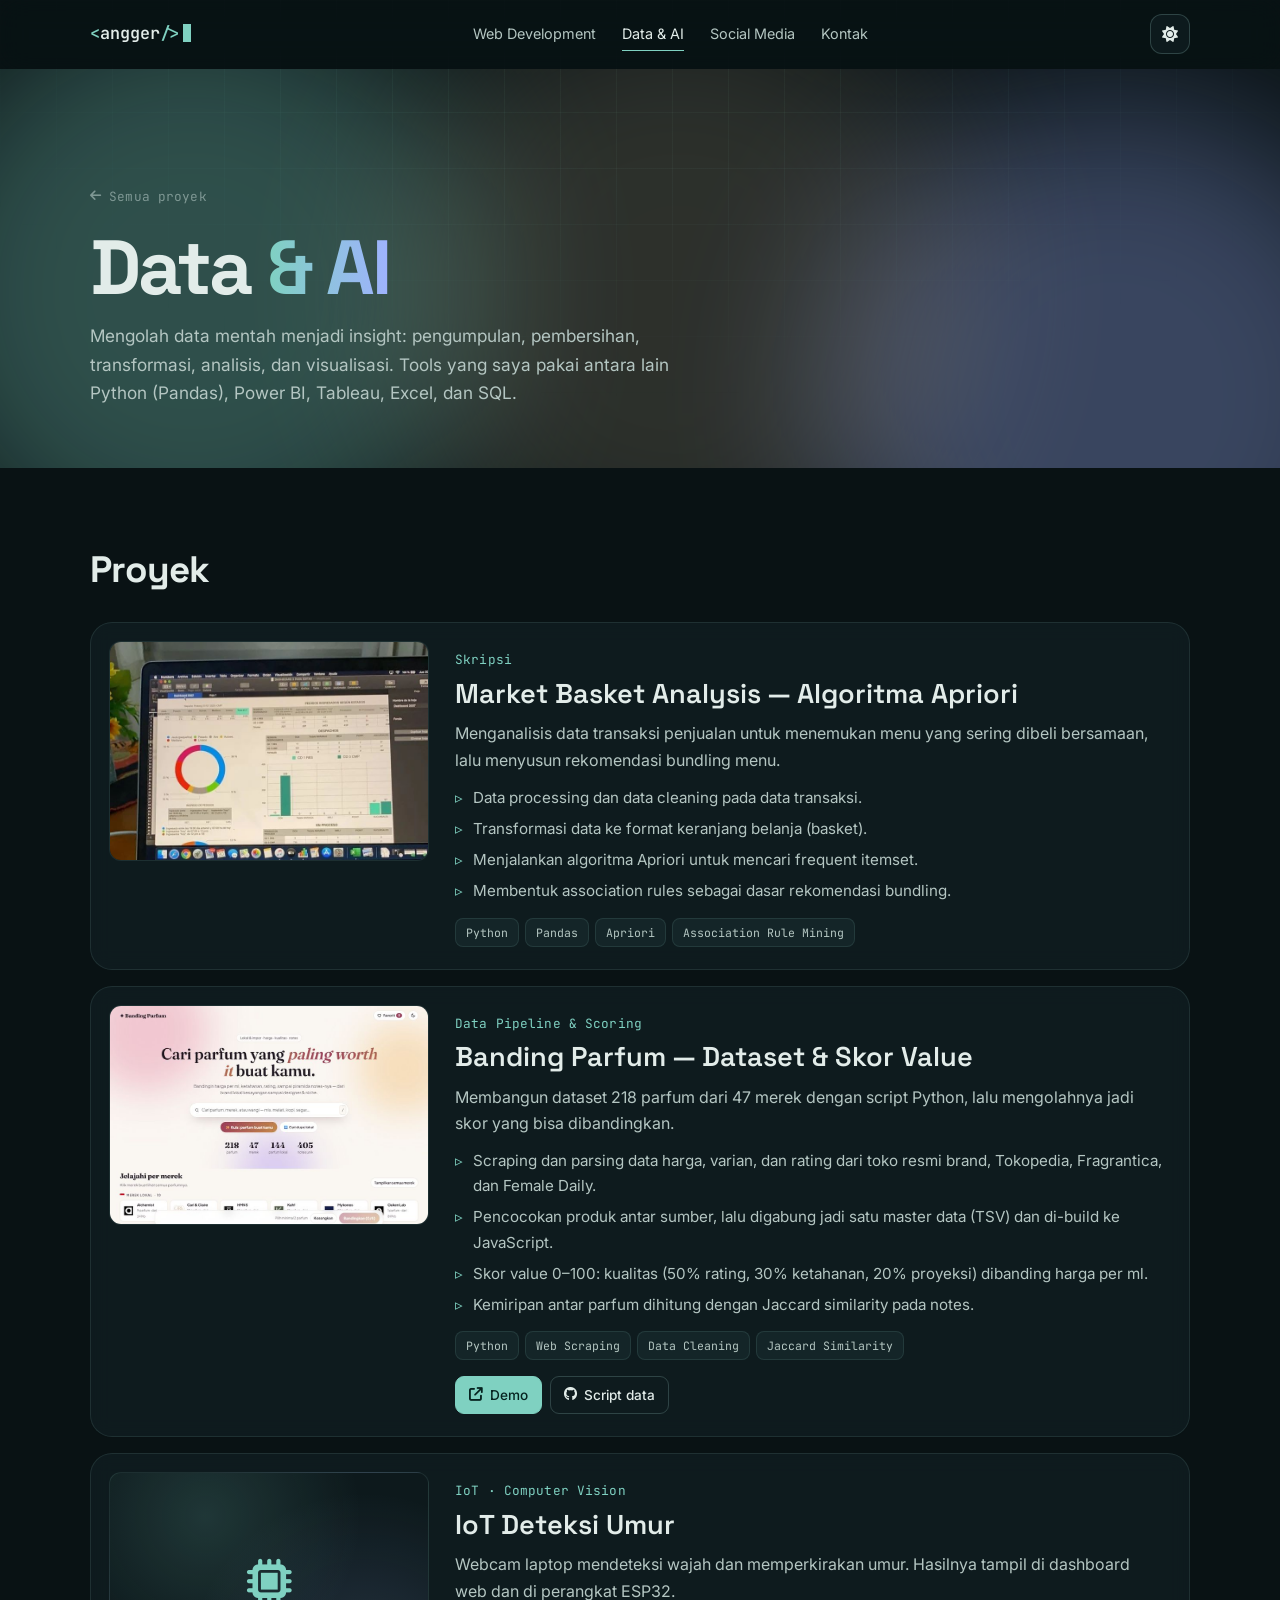
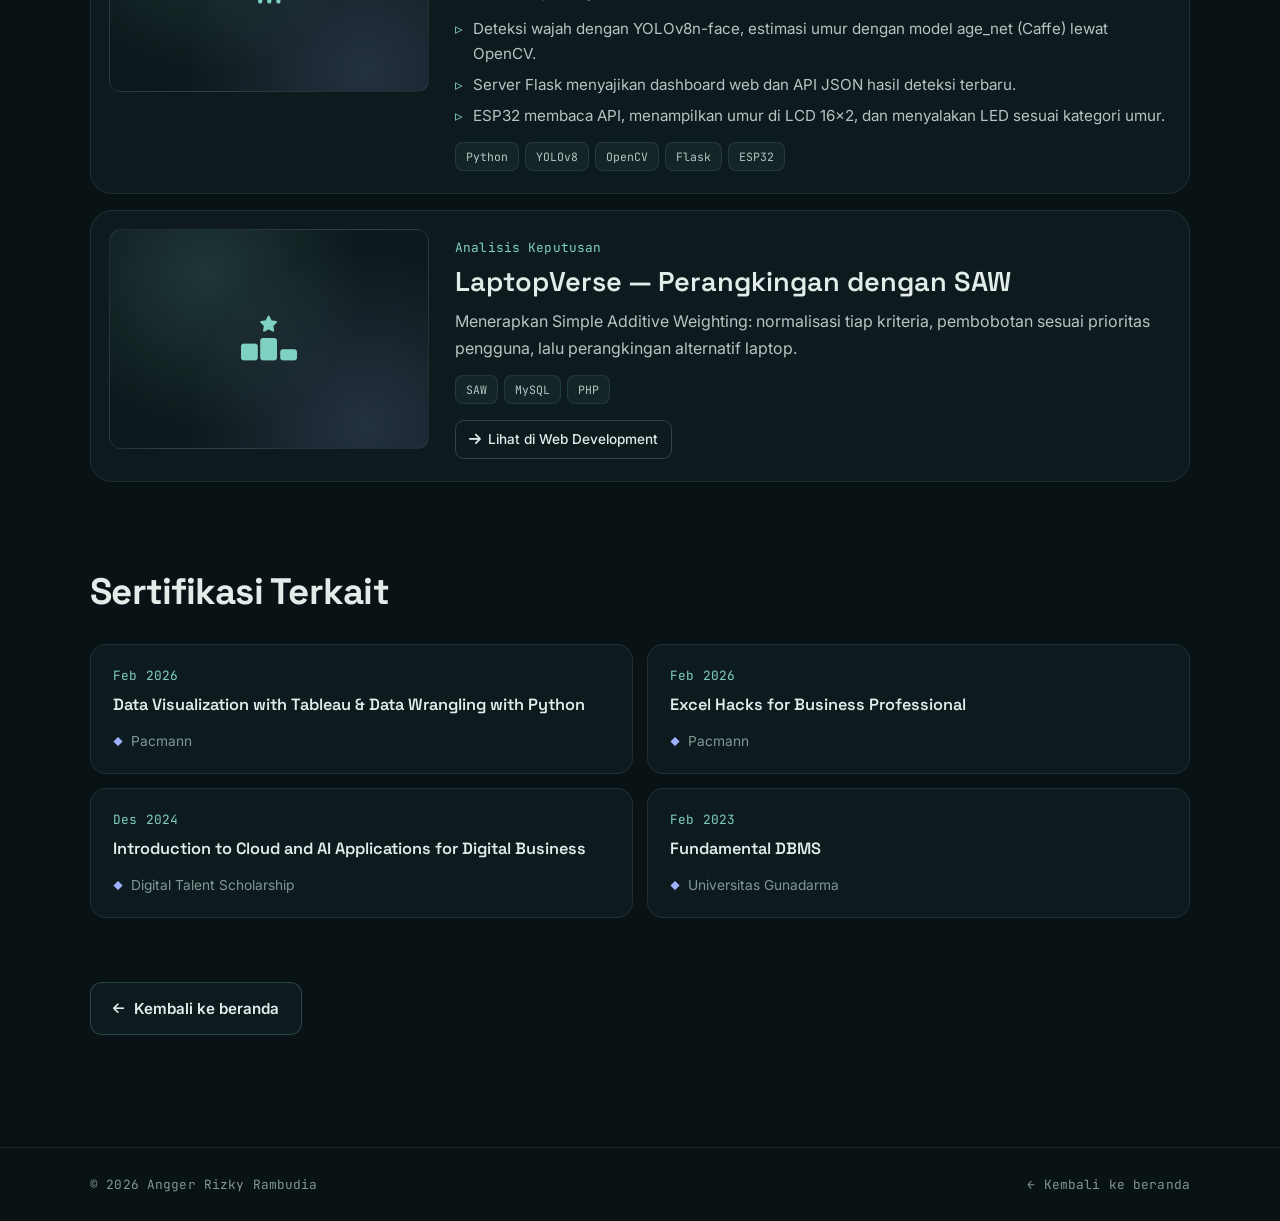
==== commit 0e5ee6f1: "Tema baru calm tech: animasi, efek interaktif, preview web live - Palet teal gelap dengan aksen mint" ====
--- a/project_data_analysis.html
+++ b/project_data_analysis.html
@@ -5,9 +5,8 @@
     <meta name="viewport" content="width=device-width, initial-scale=1.0">
     <title>Data & AI — Angger Rizky Rambudia</title>
     <meta name="description" content="Proyek data dan AI Angger Rizky Rambudia: Market Basket Analysis, dataset Banding Parfum, dan IoT Deteksi Umur.">
-    <meta name="theme-color" content="#f3efe6" media="(prefers-color-scheme: light)">
-    <meta name="theme-color" content="#12110e" media="(prefers-color-scheme: dark)">
-    <link rel="icon" href="data:image/svg+xml,%3Csvg xmlns='http://www.w3.org/2000/svg' viewBox='0 0 64 64'%3E%3Crect width='64' height='64' rx='14' fill='%2317150f'/%3E%3Ctext x='50%25' y='54%25' text-anchor='middle' dominant-baseline='middle' font-family='Georgia,serif' font-style='italic' font-size='40' fill='%23ff6b3d'%3EA%3C/text%3E%3C/svg%3E">
+    <meta name="theme-color" content="#091214">
+    <link rel="icon" href="data:image/svg+xml,%3Csvg xmlns='http://www.w3.org/2000/svg' viewBox='0 0 64 64'%3E%3Crect width='64' height='64' rx='16' fill='%23091214'/%3E%3Ctext x='50%25' y='56%25' text-anchor='middle' dominant-baseline='middle' font-family='monospace' font-weight='700' font-size='30' fill='%237fd1c1'%3E%3C/%3E%3C/text%3E%3C/svg%3E">
     <script>
         (function () {
             document.documentElement.classList.add('js');
@@ -19,16 +18,18 @@
     </script>
     <link rel="preconnect" href="https://fonts.googleapis.com">
     <link rel="preconnect" href="https://fonts.gstatic.com" crossorigin>
-    <link href="https://fonts.googleapis.com/css2?family=Geist:wght@400;500;600&family=Geist+Mono:wght@400;500&family=Instrument+Serif:ital@0;1&display=swap" rel="stylesheet">
+    <link href="https://fonts.googleapis.com/css2?family=Inter:wght@400;500;600&family=JetBrains+Mono:wght@400;500;600&family=Space+Grotesk:wght@500;600;700&display=swap" rel="stylesheet">
     <link rel="stylesheet" href="https://cdnjs.cloudflare.com/ajax/libs/font-awesome/6.5.1/css/all.min.css">
     <link rel="stylesheet" href="style.css">
 </head>
 <body>
     <a href="#main" class="skip-link">Langsung ke konten</a>
+    <div class="progress" aria-hidden="true"></div>
+    <div class="cursor-glow" aria-hidden="true"></div>
 
     <header class="site-header">
         <nav class="wrap nav" aria-label="Navigasi utama">
-            <a href="index.html" class="brand">Angger<em>.</em></a>
+            <a href="index.html" class="brand" aria-label="Angger, ke beranda"><b>&lt;</b>angger<b>/&gt;</b><span class="caret"></span></a>
             <ul class="nav-links" id="nav-links">
                 <li><a href="project_web_development.html">Web Development</a></li>
                 <li><a href="project_data_analysis.html" class="active" aria-current="page">Data &amp; AI</a></li>
@@ -37,7 +38,7 @@
             </ul>
             <div class="nav-tools">
                 <button type="button" class="icon-btn theme-toggle" aria-label="Ganti tema terang/gelap">
-                    <i class="fas fa-moon"></i><i class="fas fa-sun"></i>
+                    <i class="fas fa-sun"></i><i class="fas fa-moon"></i>
                 </button>
                 <button type="button" class="icon-btn nav-toggle" aria-label="Buka menu" aria-expanded="false" aria-controls="nav-links">
                     <i class="fas fa-bars"></i>
@@ -48,6 +49,7 @@
 
     <main id="main">
         <section class="page-hero">
+            <div class="aurora" aria-hidden="true"><span></span><span></span><span></span></div>
             <div class="wrap">
                 <a class="back mono" href="index.html#projects"><i class="fas fa-arrow-left"></i> Semua proyek</a>
                 <h1>Data <em>&amp; AI</em></h1>
@@ -76,7 +78,7 @@
                     </article>
 
                     <article class="detail reveal">
-                        <a class="detail-media" href="https://parfum-compare.vercel.app" target="_blank" rel="noopener"><img src="proj_parfum.jpg" alt="Halaman depan Banding Parfum" loading="lazy"></a>
+                        <a class="detail-media" href="https://parfum-compare.vercel.app" target="_blank" rel="noopener"><img src="prev_parfum.jpg" alt="Halaman depan Banding Parfum" loading="lazy"></a>
                         <div class="detail-body">
                             <span class="mono">Data Pipeline &amp; Scoring</span>
                             <h3>Banding Parfum — Dataset &amp; Skor Value</h3>
@@ -123,11 +125,11 @@
                 </div>
 
                 <h2 class="subhead reveal">Sertifikasi Terkait</h2>
-                <ul class="certs reveal">
-                    <li class="cert"><span class="mono">Feb 2026</span><h3>Data Visualization with Tableau &amp; Data Wrangling with Python</h3><p>Pacmann</p></li>
-                    <li class="cert"><span class="mono">Feb 2026</span><h3>Excel Hacks for Business Professional</h3><p>Pacmann</p></li>
-                    <li class="cert"><span class="mono">Des 2024</span><h3>Introduction to Cloud and AI Applications for Digital Business</h3><p>Digital Talent Scholarship</p></li>
-                    <li class="cert"><span class="mono">Feb 2023</span><h3>Fundamental DBMS</h3><p>Universitas Gunadarma</p></li>
+                <ul class="certs">
+                    <li class="cert reveal"><span class="mono">Feb 2026</span><h3>Data Visualization with Tableau &amp; Data Wrangling with Python</h3><p>Pacmann</p></li>
+                    <li class="cert reveal"><span class="mono">Feb 2026</span><h3>Excel Hacks for Business Professional</h3><p>Pacmann</p></li>
+                    <li class="cert reveal"><span class="mono">Des 2024</span><h3>Introduction to Cloud and AI Applications for Digital Business</h3><p>Digital Talent Scholarship</p></li>
+                    <li class="cert reveal"><span class="mono">Feb 2023</span><h3>Fundamental DBMS</h3><p>Universitas Gunadarma</p></li>
                 </ul>
 
                 <div class="page-back"><a href="index.html#projects" class="btn btn-ghost"><i class="fas fa-arrow-left"></i> Kembali ke beranda</a></div>
--- a/style.css
+++ b/style.css
@@ -1,934 +1,1050 @@
 /* ============================================================
    Portofolio Angger Rizky Rambudia
-   Gaya: editorial, kertas & tinta, aksen oranye. Mode terang/gelap.
+   Tema: calm tech. Teal gelap, aksen mint & periwinkle.
    ============================================================ */
 
 :root {
-    --bg: #f3efe6;
-    --surface: #fbf9f4;
-    --surface-2: #ece6d9;
-    --ink: #17150f;
-    --ink-2: #3b372f;
-    --muted: #6f6a5f;
-    --line: #d9d2c3;
-    --accent: #d4461c;
-    --accent-ink: #ffffff;
-    --accent-soft: rgba(212, 70, 28, 0.1);
-    --ok: #2f8f4e;
-    --shadow: 0 1px 2px rgba(23, 21, 15, 0.04), 0 12px 32px -12px rgba(23, 21, 15, 0.18);
-    --band-bg: #17150f;
-    --band-fg: #f2eee5;
-
-    --font-display: 'Instrument Serif', 'Times New Roman', serif;
-    --font-body: 'Geist', system-ui, -apple-system, 'Segoe UI', sans-serif;
-    --font-mono: 'Geist Mono', ui-monospace, 'SFMono-Regular', Consolas, monospace;
-
-    --radius: 14px;
+    --bg: #091214;
+    --bg-2: #0d191c;
+    --card: rgba(17, 31, 35, 0.72);
+    --card-solid: #11201f;
+    --line: rgba(150, 200, 192, 0.12);
+    --line-strong: rgba(150, 200, 192, 0.24);
+    --text: #e2ece9;
+    --text-2: #b4c6c2;
+    --muted: #7f9894;
+    --accent: #7fd1c1;
+    --accent-2: #9fb2ff;
+    --accent-3: #e8cfa9;
+    --accent-ink: #062320;
+    --glow: rgba(127, 209, 193, 0.35);
+    --grid: rgba(127, 209, 193, 0.05);
+    --shadow: 0 20px 50px -20px rgba(0, 0, 0, 0.7);
+    --header-bg: rgba(9, 18, 20, 0.72);
+
+    --font-display: 'Space Grotesk', system-ui, sans-serif;
+    --font-body: 'Inter', system-ui, -apple-system, 'Segoe UI', sans-serif;
+    --font-mono: 'JetBrains Mono', ui-monospace, Consolas, monospace;
+
+    --radius: 16px;
     --radius-lg: 22px;
     --ease: cubic-bezier(0.16, 1, 0.3, 1);
     --wrap: 1180px;
     --gutter: clamp(16px, 4vw, 40px);
+    color-scheme: dark;
+}
+
+:root[data-theme="light"] {
+    --bg: #edf3f1;
+    --bg-2: #e3ecea;
+    --card: rgba(255, 255, 255, 0.72);
+    --card-solid: #ffffff;
+    --line: rgba(20, 70, 64, 0.12);
+    --line-strong: rgba(20, 70, 64, 0.22);
+    --text: #0f2220;
+    --text-2: #34504c;
+    --muted: #5f7773;
+    --accent: #2d8b7b;
+    --accent-2: #5568c8;
+    --accent-3: #b07d3c;
+    --accent-ink: #ffffff;
+    --glow: rgba(45, 139, 123, 0.25);
+    --grid: rgba(45, 139, 123, 0.07);
+    --shadow: 0 20px 50px -24px rgba(15, 50, 46, 0.35);
+    --header-bg: rgba(237, 243, 241, 0.75);
     color-scheme: light;
-}
-
-@media (prefers-color-scheme: dark) {
-    :root:not([data-theme="light"]) {
-        --bg: #12110e;
-        --surface: #1a1915;
-        --surface-2: #23211c;
-        --ink: #f2eee5;
-        --ink-2: #d4cfc4;
-        --muted: #9b968a;
-        --line: #2f2c26;
-        --accent: #ff6b3d;
-        --accent-ink: #1a0d07;
-        --accent-soft: rgba(255, 107, 61, 0.12);
-        --ok: #4cc472;
-        --shadow: 0 1px 2px rgba(0, 0, 0, 0.3), 0 16px 40px -16px rgba(0, 0, 0, 0.6);
-        --band-bg: #0a0907;
-        --band-fg: #f2eee5;
-        color-scheme: dark;
-    }
-}
-
-:root[data-theme="dark"] {
-    --bg: #12110e;
-    --surface: #1a1915;
-    --surface-2: #23211c;
-    --ink: #f2eee5;
-    --ink-2: #d4cfc4;
-    --muted: #9b968a;
-    --line: #2f2c26;
-    --accent: #ff6b3d;
-    --accent-ink: #1a0d07;
-    --accent-soft: rgba(255, 107, 61, 0.12);
-    --ok: #4cc472;
-    --shadow: 0 1px 2px rgba(0, 0, 0, 0.3), 0 16px 40px -16px rgba(0, 0, 0, 0.6);
-    --band-bg: #0a0907;
-    --band-fg: #f2eee5;
-    color-scheme: dark;
 }
 
 /* ---------- Dasar ---------- */
 *, *::before, *::after { margin: 0; padding: 0; box-sizing: border-box; }
 
-html {
-    scroll-behavior: smooth;
-    scroll-padding-top: 84px;
-    -webkit-text-size-adjust: 100%;
-}
+html { scroll-behavior: smooth; scroll-padding-top: 84px; -webkit-text-size-adjust: 100%; }
 
 body {
     font-family: var(--font-body);
     font-size: 16px;
     line-height: 1.65;
-    color: var(--ink);
+    color: var(--text);
     background: var(--bg);
     overflow-x: hidden;
     -webkit-font-smoothing: antialiased;
-    transition: background-color 0.3s, color 0.3s;
+    transition: background-color 0.4s, color 0.4s;
 }
 
 img { max-width: 100%; display: block; }
 a { color: inherit; text-decoration: none; }
 ul, ol { list-style: none; }
 button { font: inherit; color: inherit; background: none; border: 0; cursor: pointer; }
-
 ::selection { background: var(--accent); color: var(--accent-ink); }
-
-:focus-visible {
-    outline: 2px solid var(--accent);
-    outline-offset: 3px;
-    border-radius: 6px;
-}
-
-.wrap {
-    max-width: var(--wrap);
-    margin: 0 auto;
-    padding: 0 var(--gutter);
-}
-
-.mono {
-    font-family: var(--font-mono);
-    font-size: 0.78rem;
-    letter-spacing: 0.02em;
-    text-transform: uppercase;
-}
-
+:focus-visible { outline: 2px solid var(--accent); outline-offset: 3px; border-radius: 8px; }
+
+.wrap { max-width: var(--wrap); margin: 0 auto; padding: 0 var(--gutter); }
+.mono { font-family: var(--font-mono); font-size: 0.8rem; letter-spacing: 0.01em; }
 .muted { color: var(--muted); }
+.accent { color: var(--accent); }
 
 .skip-link {
-    position: absolute;
-    left: 16px;
-    top: -60px;
-    z-index: 200;
-    padding: 10px 14px;
-    background: var(--ink);
-    color: var(--bg);
-    border-radius: 8px;
+    position: absolute; left: 16px; top: -60px; z-index: 300;
+    padding: 10px 14px; border-radius: 8px;
+    background: var(--accent); color: var(--accent-ink);
 }
 .skip-link:focus { top: 12px; }
+
+/* Latar global: grid halus + noise gradient */
+body::before {
+    content: '';
+    position: fixed;
+    inset: 0;
+    z-index: -2;
+    background-image:
+        linear-gradient(var(--grid) 1px, transparent 1px),
+        linear-gradient(90deg, var(--grid) 1px, transparent 1px);
+    background-size: 56px 56px;
+    mask-image: radial-gradient(ellipse 80% 60% at 50% 0%, #000 30%, transparent 75%);
+    -webkit-mask-image: radial-gradient(ellipse 80% 60% at 50% 0%, #000 30%, transparent 75%);
+    pointer-events: none;
+}
+
+/* Progress scroll */
+.progress {
+    position: fixed; top: 0; left: 0; right: 0; z-index: 200;
+    height: 2px;
+    transform-origin: 0 50%;
+    transform: scaleX(var(--p, 0));
+    background: linear-gradient(90deg, var(--accent), var(--accent-2));
+    box-shadow: 0 0 12px var(--glow);
+}
+
+/* Cahaya yang mengikuti kursor */
+.cursor-glow {
+    position: fixed;
+    left: 0; top: 0;
+    z-index: -1;
+    width: 520px; height: 520px;
+    margin: -260px 0 0 -260px;
+    border-radius: 50%;
+    background: radial-gradient(circle, var(--glow) 0%, transparent 65%);
+    opacity: 0.35;
+    pointer-events: none;
+    transform: translate3d(var(--cx, -999px), var(--cy, -999px), 0);
+    transition: opacity 0.4s;
+}
+@media (hover: none) { .cursor-glow { display: none; } }
 
 /* ---------- Header ---------- */
 .site-header {
-    position: sticky;
-    top: 0;
-    z-index: 100;
-    background: color-mix(in srgb, var(--bg) 82%, transparent);
-    backdrop-filter: blur(14px);
-    -webkit-backdrop-filter: blur(14px);
+    position: sticky; top: 0; z-index: 100;
+    background: var(--header-bg);
+    backdrop-filter: blur(16px) saturate(140%);
+    -webkit-backdrop-filter: blur(16px) saturate(140%);
     border-bottom: 1px solid transparent;
     transition: border-color 0.3s;
 }
 .site-header.scrolled { border-bottom-color: var(--line); }
 
-.nav {
-    display: flex;
-    align-items: center;
-    justify-content: space-between;
-    gap: 16px;
-    height: 68px;
-}
+.nav { display: flex; align-items: center; justify-content: space-between; gap: 16px; height: 68px; }
 
 .brand {
-    display: inline-flex;
-    align-items: baseline;
-    gap: 2px;
-    font-family: var(--font-display);
-    font-size: 1.6rem;
-    line-height: 1;
-}
-.brand em { color: var(--accent); font-style: normal; }
-
-.nav-links {
-    display: flex;
-    align-items: center;
-    gap: 4px;
-}
-
+    font-family: var(--font-mono);
+    font-size: 1.05rem;
+    font-weight: 600;
+    color: var(--text);
+}
+.brand b { color: var(--accent); font-weight: 600; }
+.brand .caret {
+    display: inline-block; width: 8px; height: 1.05em; margin-left: 3px;
+    vertical-align: -0.15em; background: var(--accent);
+    animation: blink 1.1s steps(1) infinite;
+}
+@keyframes blink { 50% { opacity: 0; } }
+
+.nav-links { display: flex; align-items: center; gap: 2px; }
 .nav-links a {
+    position: relative;
     display: block;
     padding: 8px 12px;
     border-radius: 999px;
-    font-size: 0.92rem;
-    color: var(--ink-2);
-    transition: color 0.2s, background-color 0.2s;
-}
-.nav-links a:hover { color: var(--ink); background: var(--surface-2); }
-.nav-links a.active { color: var(--ink); background: var(--surface-2); }
+    font-size: 0.9rem;
+    color: var(--text-2);
+    transition: color 0.2s;
+}
+.nav-links a::after {
+    content: '';
+    position: absolute; left: 12px; right: 12px; bottom: 3px;
+    height: 1px;
+    background: var(--accent);
+    transform: scaleX(0);
+    transform-origin: left;
+    transition: transform 0.35s var(--ease);
+}
+.nav-links a:hover, .nav-links a.active { color: var(--text); }
+.nav-links a:hover::after, .nav-links a.active::after { transform: scaleX(1); }
 
 .nav-tools { display: flex; align-items: center; gap: 6px; }
 
 .icon-btn {
-    display: inline-grid;
-    place-items: center;
-    width: 40px;
-    height: 40px;
-    border-radius: 999px;
-    border: 1px solid var(--line);
-    color: var(--ink);
-    transition: background-color 0.2s, border-color 0.2s;
-}
-.icon-btn:hover { background: var(--surface-2); }
-
-.theme-toggle .fa-sun { display: none; }
-:root[data-theme="dark"] .theme-toggle .fa-sun { display: inline; }
-:root[data-theme="dark"] .theme-toggle .fa-moon { display: none; }
-@media (prefers-color-scheme: dark) {
-    :root:not([data-theme="light"]) .theme-toggle .fa-sun { display: inline; }
-    :root:not([data-theme="light"]) .theme-toggle .fa-moon { display: none; }
-}
+    display: inline-grid; place-items: center;
+    width: 40px; height: 40px;
+    border-radius: 12px;
+    border: 1px solid var(--line-strong);
+    background: var(--card);
+    color: var(--text);
+    transition: border-color 0.2s, color 0.2s, transform 0.3s var(--ease);
+}
+.icon-btn:hover { border-color: var(--accent); color: var(--accent); }
+
+.theme-toggle .fa-sun { display: inline; }
+.theme-toggle .fa-moon { display: none; }
+:root[data-theme="light"] .theme-toggle .fa-sun { display: none; }
+:root[data-theme="light"] .theme-toggle .fa-moon { display: inline; }
 
 .nav-toggle { display: none; }
 
 /* ---------- Tombol ---------- */
 .btn {
-    display: inline-flex;
-    align-items: center;
-    gap: 10px;
+    position: relative;
+    display: inline-flex; align-items: center; gap: 10px;
     padding: 13px 22px;
-    border-radius: 999px;
-    background: var(--ink);
-    color: var(--bg);
-    font-weight: 500;
-    font-size: 0.95rem;
-    border: 1px solid var(--ink);
-    transition: transform 0.25s var(--ease), background-color 0.2s, color 0.2s;
-}
-.btn:hover { transform: translateY(-2px); background: var(--accent); border-color: var(--accent); color: var(--accent-ink); }
+    border-radius: 12px;
+    font-weight: 600; font-size: 0.95rem;
+    color: var(--accent-ink);
+    background: linear-gradient(135deg, var(--accent), var(--accent-2));
+    background-size: 200% 200%;
+    box-shadow: 0 8px 28px -10px var(--glow);
+    transition: background-position 0.6s var(--ease), box-shadow 0.3s, transform 0.3s var(--ease);
+    overflow: hidden;
+}
+.btn::after {
+    content: '';
+    position: absolute; inset: 0;
+    background: linear-gradient(110deg, transparent 30%, rgba(255, 255, 255, 0.45) 50%, transparent 70%);
+    transform: translateX(-120%);
+    transition: transform 0.8s var(--ease);
+}
+.btn:hover { background-position: 100% 50%; box-shadow: 0 12px 36px -10px var(--glow); }
+.btn:hover::after { transform: translateX(120%); }
 .btn i { font-size: 0.85em; }
 
 .btn-ghost {
-    background: transparent;
-    color: var(--ink);
-    border-color: var(--line);
-}
-.btn-ghost:hover { background: var(--surface-2); color: var(--ink); border-color: var(--line); }
+    color: var(--text);
+    background: var(--card);
+    border: 1px solid var(--line-strong);
+    box-shadow: none;
+}
+.btn-ghost::after { display: none; }
+.btn-ghost:hover { border-color: var(--accent); color: var(--accent); box-shadow: 0 0 0 4px rgba(127, 209, 193, 0.08); }
 
 /* ---------- Hero ---------- */
 .hero {
-    padding: clamp(40px, 8vw, 96px) 0 clamp(56px, 8vw, 96px);
+    position: relative;
+    min-height: calc(100vh - 68px);
+    min-height: calc(100svh - 68px);
+    display: flex;
+    flex-direction: column;
+    justify-content: center;
+    padding: clamp(40px, 6vw, 72px) 0 clamp(40px, 6vw, 64px);
+    overflow: hidden;
+    isolation: isolate;
+}
+
+#net {
+    position: absolute; inset: 0;
+    z-index: -1;
+    width: 100%; height: 100%;
+}
+
+.aurora { position: absolute; inset: 0; z-index: -2; overflow: hidden; pointer-events: none; }
+.aurora span {
+    position: absolute;
+    width: 46vw; height: 46vw;
+    max-width: 640px; max-height: 640px;
+    border-radius: 50%;
+    filter: blur(80px);
+    opacity: 0.32;
+    animation: drift 22s ease-in-out infinite alternate;
+}
+.aurora span:nth-child(1) { left: -8%; top: -18%; background: var(--accent); }
+.aurora span:nth-child(2) { right: -10%; top: 8%; background: var(--accent-2); animation-duration: 28s; animation-delay: -6s; }
+.aurora span:nth-child(3) { left: 30%; bottom: -30%; background: var(--accent-3); opacity: 0.16; animation-duration: 32s; animation-delay: -12s; }
+:root[data-theme="light"] .aurora span { opacity: 0.22; }
+@keyframes drift {
+    0% { transform: translate(0, 0) scale(1); }
+    50% { transform: translate(6vw, 4vh) scale(1.1); }
+    100% { transform: translate(-4vw, 8vh) scale(0.95); }
 }
 
 .hero-grid {
     display: grid;
-    grid-template-columns: minmax(0, 1.55fr) minmax(0, 1fr);
-    gap: clamp(32px, 6vw, 80px);
-    align-items: end;
+    grid-template-columns: minmax(0, 1.25fr) minmax(0, 1fr);
+    gap: clamp(32px, 6vw, 72px);
+    align-items: center;
 }
 
 .status {
-    display: inline-flex;
-    align-items: center;
-    gap: 10px;
+    display: inline-flex; align-items: center; gap: 10px;
     padding: 7px 14px 7px 12px;
-    border: 1px solid var(--line);
+    border: 1px solid var(--line-strong);
     border-radius: 999px;
-    background: var(--surface);
-    color: var(--ink-2);
+    background: var(--card);
+    color: var(--text-2);
+    backdrop-filter: blur(8px);
 }
 .status .dot {
-    width: 8px;
-    height: 8px;
+    position: relative;
+    width: 8px; height: 8px; border-radius: 50%;
+    background: var(--accent);
+}
+.status .dot::after {
+    content: '';
+    position: absolute; inset: -4px;
     border-radius: 50%;
-    background: var(--ok);
-    box-shadow: 0 0 0 4px color-mix(in srgb, var(--ok) 20%, transparent);
-    animation: pulse 2.4s ease-in-out infinite;
-}
-@keyframes pulse { 50% { box-shadow: 0 0 0 7px color-mix(in srgb, var(--ok) 0%, transparent); } }
+    border: 1px solid var(--accent);
+    animation: ping 2s var(--ease) infinite;
+}
+@keyframes ping { 0% { transform: scale(0.6); opacity: 1; } 100% { transform: scale(2.2); opacity: 0; } }
+
+.hero-hello { display: block; margin-top: 28px; color: var(--accent); }
 
 .hero h1 {
-    margin: 28px 0 24px;
+    margin: 10px 0 14px;
     font-family: var(--font-display);
-    font-weight: 400;
-    font-size: clamp(3.2rem, 9vw, 7.2rem);
-    line-height: 0.92;
-    letter-spacing: -0.02em;
-}
-.hero h1 em { font-style: italic; color: var(--accent); }
+    font-weight: 700;
+    font-size: clamp(2.8rem, 7.2vw, 5.6rem);
+    line-height: 0.98;
+    letter-spacing: -0.035em;
+}
+.gradient-text {
+    background: linear-gradient(100deg, var(--text) 0%, var(--accent) 40%, var(--accent-2) 70%, var(--text) 100%);
+    background-size: 250% 100%;
+    -webkit-background-clip: text;
+    background-clip: text;
+    color: transparent;
+    animation: shine 9s ease-in-out infinite;
+}
+@keyframes shine { 0%, 100% { background-position: 0% 50%; } 50% { background-position: 100% 50%; } }
+
+.hero-role {
+    min-height: 1.6em;
+    font-family: var(--font-mono);
+    font-size: clamp(1rem, 2vw, 1.25rem);
+    color: var(--text-2);
+}
+.hero-role .prompt { color: var(--accent); }
+.hero-role .cursor {
+    display: inline-block; width: 0.55em; height: 1.1em; margin-left: 2px;
+    vertical-align: -0.2em; background: var(--accent-2);
+    animation: blink 1s steps(1) infinite;
+}
 
 .hero-lead {
     max-width: 560px;
-    font-size: clamp(1.05rem, 1.6vw, 1.2rem);
-    color: var(--ink-2);
-}
-.hero-lead strong { color: var(--ink); font-weight: 600; }
-
-.hero-actions {
-    display: flex;
-    flex-wrap: wrap;
-    gap: 12px;
-    margin-top: 32px;
-}
-
-.hero-side { display: grid; gap: 16px; }
-
-.portrait {
+    margin-top: 18px;
+    font-size: clamp(1rem, 1.5vw, 1.12rem);
+    color: var(--text-2);
+}
+.hero-lead strong { color: var(--text); font-weight: 600; }
+
+.hero-actions { display: flex; flex-wrap: wrap; gap: 12px; margin-top: 30px; }
+.socials { display: flex; gap: 8px; margin-top: 26px; }
+
+/* Foto dengan cincin berputar + chip melayang */
+.hero-visual {
     position: relative;
-    border-radius: var(--radius-lg);
+    justify-self: center;
+    width: min(100%, 400px);
+    aspect-ratio: 1;
+}
+.ring {
+    position: absolute; inset: 0;
+    border-radius: 50%;
+    padding: 3px;
+    background: conic-gradient(from var(--angle, 0deg), var(--accent), transparent 30%, var(--accent-2) 55%, transparent 80%, var(--accent));
+    animation: spin 8s linear infinite;
+    -webkit-mask: linear-gradient(#000 0 0) content-box, linear-gradient(#000 0 0);
+    -webkit-mask-composite: xor;
+    mask-composite: exclude;
+}
+@property --angle { syntax: '<angle>'; initial-value: 0deg; inherits: false; }
+@keyframes spin { to { --angle: 360deg; } }
+
+.orbit {
+    position: absolute; inset: -22px;
+    border: 1px dashed var(--line-strong);
+    border-radius: 50%;
+    animation: rotate 40s linear infinite;
+}
+.orbit::before {
+    content: '';
+    position: absolute; top: 50%; left: -5px;
+    width: 10px; height: 10px; border-radius: 50%;
+    background: var(--accent-2);
+    box-shadow: 0 0 14px var(--accent-2);
+}
+@keyframes rotate { to { transform: rotate(360deg); } }
+
+.photo {
+    position: absolute; inset: 14px;
+    border-radius: 50%;
     overflow: hidden;
-    aspect-ratio: 4 / 5;
-    background: var(--surface-2);
+    background: var(--bg-2);
+    box-shadow: 0 0 60px -10px var(--glow);
+}
+.photo img { width: 100%; height: 100%; object-fit: cover; object-position: 50% 30%; }
+
+.chip-float {
+    position: absolute;
+    display: inline-flex; align-items: center; gap: 8px;
+    padding: 8px 12px;
+    border-radius: 12px;
+    border: 1px solid var(--line-strong);
+    background: var(--card);
+    backdrop-filter: blur(10px);
+    -webkit-backdrop-filter: blur(10px);
+    font-family: var(--font-mono);
+    font-size: 0.78rem;
+    color: var(--text);
     box-shadow: var(--shadow);
-}
-.portrait img { width: 100%; height: 100%; object-fit: cover; }
-.portrait figcaption {
-    position: absolute;
-    left: 12px;
-    right: 12px;
-    bottom: 12px;
-    display: flex;
-    justify-content: space-between;
-    gap: 8px;
-    padding: 10px 14px;
-    border-radius: 12px;
-    background: rgba(18, 17, 14, 0.62);
-    color: #f2eee5;
-    backdrop-filter: blur(8px);
-    -webkit-backdrop-filter: blur(8px);
-}
-
-.socials { display: flex; gap: 8px; }
-
-/* Fakta singkat di bawah hero */
+    animation: bob 6s ease-in-out infinite;
+}
+.chip-float i { color: var(--accent); font-size: 1rem; }
+.chip-float.c1 { top: 6%; left: -8%; }
+.chip-float.c2 { top: 18%; right: -10%; animation-delay: -1.5s; }
+.chip-float.c3 { bottom: 18%; left: -12%; animation-delay: -3s; }
+.chip-float.c4 { bottom: 4%; right: -2%; animation-delay: -4.5s; }
+@keyframes bob { 0%, 100% { transform: translateY(0); } 50% { transform: translateY(-12px); } }
+
+/* Angka */
 .facts {
     display: grid;
     grid-template-columns: repeat(4, minmax(0, 1fr));
-    margin-top: clamp(48px, 7vw, 80px);
-    border-top: 1px solid var(--line);
+    gap: 12px;
+    margin-top: clamp(40px, 6vw, 72px);
 }
 .fact {
-    padding: 22px 20px 0 0;
-}
-.fact + .fact { padding-left: 20px; border-left: 1px solid var(--line); }
+    padding: 18px 20px;
+    border: 1px solid var(--line);
+    border-radius: var(--radius);
+    background: var(--card);
+    backdrop-filter: blur(8px);
+    -webkit-backdrop-filter: blur(8px);
+}
 .fact-num {
     display: block;
     font-family: var(--font-display);
-    font-size: clamp(2.2rem, 4vw, 3.2rem);
+    font-weight: 700;
+    font-size: clamp(1.8rem, 3.6vw, 2.6rem);
     line-height: 1;
-}
-.fact-label { display: block; margin-top: 8px; color: var(--muted); font-size: 0.9rem; }
+    color: var(--text);
+}
+.fact-num small { font-size: 0.55em; color: var(--accent); margin-left: 2px; }
+.fact-label { display: block; margin-top: 8px; color: var(--muted); font-size: 0.86rem; }
+
+.scroll-hint {
+    position: absolute; left: 50%; bottom: 18px;
+    width: 22px; height: 36px;
+    margin-left: -11px;
+    border: 1.5px solid var(--line-strong);
+    border-radius: 12px;
+}
+.scroll-hint::after {
+    content: '';
+    position: absolute; left: 50%; top: 7px;
+    width: 3px; height: 7px; margin-left: -1.5px;
+    border-radius: 2px;
+    background: var(--accent);
+    animation: wheel 1.8s var(--ease) infinite;
+}
+@keyframes wheel { 0% { transform: translateY(0); opacity: 1; } 100% { transform: translateY(12px); opacity: 0; } }
+
+/* ---------- Marquee ---------- */
+.marquee {
+    position: relative;
+    overflow: hidden;
+    padding: 18px 0;
+    border-block: 1px solid var(--line);
+    background: var(--bg-2);
+    mask-image: linear-gradient(90deg, transparent, #000 10%, #000 90%, transparent);
+    -webkit-mask-image: linear-gradient(90deg, transparent, #000 10%, #000 90%, transparent);
+}
+.marquee-track {
+    display: flex;
+    gap: 40px;
+    width: max-content;
+    animation: marquee 38s linear infinite;
+}
+.marquee:hover .marquee-track { animation-play-state: paused; }
+.marquee-track span {
+    display: inline-flex; align-items: center; gap: 10px;
+    font-family: var(--font-mono);
+    font-size: 0.92rem;
+    color: var(--text-2);
+    white-space: nowrap;
+}
+.marquee-track i { color: var(--accent); }
+@keyframes marquee { to { transform: translateX(-50%); } }
 
 /* ---------- Section ---------- */
-.section {
-    padding: clamp(72px, 10vw, 128px) 0;
-    border-top: 1px solid var(--line);
-}
-
-.section-head {
-    display: grid;
-    grid-template-columns: minmax(0, 1fr) minmax(0, 1.2fr);
-    gap: 24px 48px;
-    align-items: end;
-    margin-bottom: clamp(36px, 5vw, 64px);
-}
-.section-head .eyebrow { grid-column: 1 / -1; color: var(--accent); }
+.section { position: relative; padding: clamp(80px, 11vw, 136px) 0; }
+
+.section-head { margin-bottom: clamp(36px, 5vw, 60px); max-width: 720px; }
+.eyebrow {
+    display: inline-flex; align-items: center; gap: 10px;
+    color: var(--accent);
+}
+.eyebrow::before { content: ''; width: 28px; height: 1px; background: currentColor; }
 .section-head h2 {
+    margin: 14px 0 14px;
     font-family: var(--font-display);
-    font-weight: 400;
-    font-size: clamp(2.6rem, 6vw, 4.6rem);
-    line-height: 0.95;
-    letter-spacing: -0.015em;
-}
-.section-head h2 em { font-style: italic; }
-.section-head p { color: var(--ink-2); max-width: 520px; }
+    font-weight: 700;
+    font-size: clamp(2.2rem, 5vw, 3.6rem);
+    line-height: 1.02;
+    letter-spacing: -0.03em;
+}
+.section-head h2 .hl {
+    background: linear-gradient(90deg, var(--accent), var(--accent-2));
+    -webkit-background-clip: text;
+    background-clip: text;
+    color: transparent;
+}
+.section-head p { color: var(--text-2); max-width: 600px; }
+
+/* Kartu kaca dengan spotlight */
+.glass {
+    position: relative;
+    border: 1px solid var(--line);
+    border-radius: var(--radius);
+    background: var(--card);
+    backdrop-filter: blur(10px);
+    -webkit-backdrop-filter: blur(10px);
+    overflow: hidden;
+    transition: border-color 0.3s, transform 0.5s var(--ease), box-shadow 0.4s;
+}
+.glass::before {
+    content: '';
+    position: absolute; inset: 0;
+    border-radius: inherit;
+    background: radial-gradient(420px circle at var(--mx, 50%) var(--my, 50%), rgba(127, 209, 193, 0.12), transparent 45%);
+    opacity: 0;
+    transition: opacity 0.4s;
+    pointer-events: none;
+}
+.glass:hover { border-color: var(--line-strong); box-shadow: var(--shadow); }
+.glass:hover::before { opacity: 1; }
 
 /* ---------- Tentang ---------- */
-.about {
-    display: grid;
-    grid-template-columns: minmax(0, 1.2fr) minmax(0, 1fr);
-    gap: clamp(32px, 6vw, 80px);
-}
-.about-text p { font-size: 1.08rem; color: var(--ink-2); }
+.about { display: grid; grid-template-columns: minmax(0, 1.1fr) minmax(0, 1fr); gap: clamp(28px, 5vw, 64px); align-items: start; }
+.about-text p { font-size: 1.06rem; color: var(--text-2); }
 .about-text p + p { margin-top: 18px; }
-.about-text strong { color: var(--ink); font-weight: 600; }
-
-.focus-list { border-top: 1px solid var(--line); }
-.focus-item {
-    display: grid;
-    grid-template-columns: 44px minmax(0, 1fr);
-    gap: 4px 14px;
-    padding: 20px 0;
+.about-text strong { color: var(--text); font-weight: 600; }
+
+.terminal { margin-top: 28px; font-family: var(--font-mono); font-size: 0.85rem; }
+.terminal-bar {
+    display: flex; align-items: center; gap: 7px;
+    padding: 11px 14px;
     border-bottom: 1px solid var(--line);
-}
-.focus-item i {
-    grid-row: span 2;
-    display: grid;
-    place-items: center;
-    width: 44px;
-    height: 44px;
+    color: var(--muted);
+}
+.terminal-bar i { width: 10px; height: 10px; border-radius: 50%; background: var(--line-strong); }
+.terminal-bar i:nth-child(1) { background: #e8837a; }
+.terminal-bar i:nth-child(2) { background: #e8c27a; }
+.terminal-bar i:nth-child(3) { background: #7fd19a; }
+.terminal-bar span { margin-left: 8px; font-size: 0.78rem; }
+.terminal-body { padding: 16px 18px 18px; min-height: 196px; color: var(--text-2); white-space: pre-wrap; }
+.terminal-body .p { color: var(--accent); }
+.terminal-body .k { color: var(--accent-2); }
+.terminal-body .s { color: var(--accent-3); }
+
+.focus-grid { display: grid; grid-template-columns: repeat(2, minmax(0, 1fr)); gap: 12px; }
+.focus { padding: 22px; }
+.focus i {
+    display: grid; place-items: center;
+    width: 44px; height: 44px;
+    margin-bottom: 16px;
     border-radius: 12px;
-    background: var(--accent-soft);
+    background: linear-gradient(135deg, rgba(127, 209, 193, 0.16), rgba(159, 178, 255, 0.16));
     color: var(--accent);
-}
-.focus-item h3 { font-size: 1.02rem; font-weight: 600; }
-.focus-item p { color: var(--muted); font-size: 0.94rem; }
-
-/* ---------- Pengalaman ---------- */
-.rows { border-top: 1px solid var(--ink); }
-
-.row {
-    display: grid;
-    grid-template-columns: 200px minmax(0, 1fr);
-    gap: 8px 40px;
-    padding: 28px 0;
-    border-bottom: 1px solid var(--line);
-}
-.row-meta { color: var(--muted); padding-top: 6px; }
-.row h3 {
-    font-family: var(--font-display);
-    font-weight: 400;
-    font-size: clamp(1.6rem, 3vw, 2.1rem);
-    line-height: 1.1;
-}
-.row-org { margin-top: 4px; color: var(--ink-2); }
-.row ul { margin-top: 14px; display: grid; gap: 6px; }
-.row li {
-    position: relative;
-    padding-left: 20px;
-    color: var(--ink-2);
-}
-.row li::before {
+    font-size: 1.05rem;
+}
+.focus h3 { font-family: var(--font-display); font-size: 1.08rem; font-weight: 600; }
+.focus p { margin-top: 4px; color: var(--muted); font-size: 0.92rem; }
+
+/* ---------- Pengalaman: timeline ---------- */
+.timeline { position: relative; padding-left: 36px; }
+.timeline::before, .timeline-fill {
     content: '';
-    position: absolute;
-    left: 2px;
-    top: 0.72em;
-    width: 8px;
-    height: 1px;
-    background: var(--accent);
+    position: absolute; left: 7px; top: 6px; bottom: 6px;
+    width: 2px;
+    border-radius: 2px;
+    background: var(--line);
+}
+.timeline-fill {
+    background: linear-gradient(var(--accent), var(--accent-2));
+    box-shadow: 0 0 12px var(--glow);
+    transform-origin: top;
+    transform: scaleY(var(--fill, 0));
+}
+.tl-item { position: relative; padding-bottom: 22px; }
+.tl-item:last-child { padding-bottom: 0; }
+.tl-item::before {
+    content: '';
+    position: absolute; left: -36px; top: 26px;
+    width: 16px; height: 16px;
+    border-radius: 50%;
+    border: 2px solid var(--line-strong);
+    background: var(--bg);
+    transition: border-color 0.4s, box-shadow 0.4s, background-color 0.4s;
+}
+.tl-item.lit::before { border-color: var(--accent); background: var(--accent); box-shadow: 0 0 0 5px rgba(127, 209, 193, 0.15), 0 0 16px var(--glow); }
+.tl-card { padding: 22px 24px; }
+.tl-meta { color: var(--accent); }
+.tl-card h3 { margin-top: 6px; font-family: var(--font-display); font-size: 1.3rem; font-weight: 600; line-height: 1.25; }
+.tl-org { color: var(--text-2); font-size: 0.95rem; }
+.tl-card ul { margin-top: 12px; display: grid; gap: 6px; }
+.tl-card li, .bullets li { position: relative; padding-left: 18px; color: var(--text-2); font-size: 0.95rem; }
+.tl-card li::before, .bullets li::before {
+    content: '▹';
+    position: absolute; left: 0; top: 0;
+    color: var(--accent);
 }
 
 .tags { display: flex; flex-wrap: wrap; gap: 6px; margin-top: 14px; }
 .tags span {
     padding: 4px 10px;
-    border-radius: 999px;
+    border-radius: 8px;
     border: 1px solid var(--line);
+    background: rgba(127, 209, 193, 0.06);
     font-family: var(--font-mono);
-    font-size: 0.74rem;
-    color: var(--ink-2);
+    font-size: 0.72rem;
+    color: var(--text-2);
 }
 
 .subhead {
-    margin: clamp(56px, 8vw, 88px) 0 20px;
+    margin: clamp(56px, 8vw, 80px) 0 22px;
     font-family: var(--font-display);
-    font-weight: 400;
-    font-size: clamp(2rem, 4vw, 2.8rem);
-}
-
-.edu-grid {
-    display: grid;
-    grid-template-columns: repeat(2, minmax(0, 1fr));
-    gap: 16px;
-}
-.edu {
-    padding: 26px;
-    border: 1px solid var(--line);
-    border-radius: var(--radius);
-    background: var(--surface);
+    font-weight: 700;
+    font-size: clamp(1.6rem, 3vw, 2.2rem);
+    letter-spacing: -0.02em;
+}
+
+.edu-grid { display: grid; grid-template-columns: repeat(2, minmax(0, 1fr)); gap: 14px; }
+.edu { display: flex; gap: 18px; padding: 24px; }
+.edu > i {
+    flex: none;
+    display: grid; place-items: center;
+    width: 48px; height: 48px;
+    border-radius: 14px;
+    background: linear-gradient(135deg, rgba(127, 209, 193, 0.16), rgba(159, 178, 255, 0.16));
+    color: var(--accent);
+    font-size: 1.15rem;
 }
 .edu .mono { color: var(--accent); }
-.edu h3 {
-    margin: 10px 0 4px;
-    font-family: var(--font-display);
-    font-weight: 400;
-    font-size: 1.8rem;
-    line-height: 1.1;
-}
-.edu p { color: var(--ink-2); }
-.edu p.muted { color: var(--muted); font-size: 0.93rem; }
+.edu h3 { margin: 4px 0 2px; font-family: var(--font-display); font-size: 1.2rem; font-weight: 600; }
+.edu p { color: var(--text-2); font-size: 0.95rem; }
+.edu p.muted { color: var(--muted); font-size: 0.9rem; }
 
 /* ---------- Proyek ---------- */
-.featured { display: grid; gap: clamp(56px, 8vw, 96px); }
-
-.case {
-    display: grid;
-    grid-template-columns: minmax(0, 1.35fr) minmax(0, 1fr);
-    gap: clamp(28px, 5vw, 64px);
-    align-items: center;
-}
-.case:nth-child(even) .case-media { order: 2; }
-
-.case-media {
+.filters { display: flex; flex-wrap: wrap; gap: 8px; margin-bottom: 28px; }
+.filter {
     position: relative;
-    display: block;
-    border-radius: var(--radius-lg);
+    padding: 9px 16px;
+    border-radius: 10px;
+    border: 1px solid var(--line-strong);
+    background: var(--card);
+    font-family: var(--font-mono);
+    font-size: 0.82rem;
+    color: var(--text-2);
+    transition: color 0.2s, border-color 0.2s, background-color 0.2s;
+}
+.filter:hover { color: var(--text); border-color: var(--accent); }
+.filter.active { color: var(--accent-ink); background: var(--accent); border-color: var(--accent); }
+.filter .count { margin-left: 6px; opacity: 0.6; }
+
+.projects { display: grid; grid-template-columns: repeat(3, minmax(0, 1fr)); gap: 18px; }
+.project { display: flex; flex-direction: column; transform-style: preserve-3d; will-change: transform; }
+.project.hidden { display: none; }
+
+/* Bingkai browser */
+.browser { position: relative; display: block; border-bottom: 1px solid var(--line); background: var(--bg-2); }
+.browser-bar {
+    display: flex; align-items: center; gap: 6px;
+    height: 30px; padding: 0 12px;
+    border-bottom: 1px solid var(--line);
+    background: var(--card-solid);
+}
+.browser-bar i { width: 8px; height: 8px; border-radius: 50%; background: var(--line-strong); }
+.browser-bar i:nth-child(1) { background: #e8837a; }
+.browser-bar i:nth-child(2) { background: #e8c27a; }
+.browser-bar i:nth-child(3) { background: #7fd19a; }
+.browser-bar .url {
+    flex: 1;
+    margin-left: 8px;
+    padding: 3px 10px;
+    border-radius: 6px;
+    background: var(--bg-2);
+    font-family: var(--font-mono);
+    font-size: 0.68rem;
+    color: var(--muted);
+    white-space: nowrap;
     overflow: hidden;
-    border: 1px solid var(--line);
-    background: var(--surface-2);
-    box-shadow: var(--shadow);
-}
-.case-media::before {
-    content: '';
-    display: block;
-    height: 28px;
-    background:
-        radial-gradient(circle at 16px 50%, #e4685a 4.5px, transparent 5px),
-        radial-gradient(circle at 32px 50%, #e8b54a 4.5px, transparent 5px),
-        radial-gradient(circle at 48px 50%, #5cb85c 4.5px, transparent 5px),
-        var(--surface);
-    border-bottom: 1px solid var(--line);
-}
-.case-media img {
+    text-overflow: ellipsis;
+}
+.browser-bar .live {
+    display: inline-flex; align-items: center; gap: 5px;
+    font-family: var(--font-mono); font-size: 0.66rem; color: var(--accent);
+}
+.browser-bar .live::before {
+    content: ''; width: 6px; height: 6px; border-radius: 50%;
+    background: var(--accent); box-shadow: 0 0 8px var(--accent);
+    animation: blink 1.6s steps(1) infinite;
+}
+
+.shot { position: relative; aspect-ratio: 16 / 10; overflow: hidden; }
+.shot img {
     width: 100%;
     height: auto;
+    transform: translateY(0);
+    transition: transform var(--dur, 4s) cubic-bezier(0.45, 0, 0.55, 1);
+}
+.project:hover .shot img, .project:focus-within .shot img { transform: translateY(var(--shift, 0)); }
+.shot::after {
+    content: attr(data-hint);
+    position: absolute; right: 10px; bottom: 10px;
+    padding: 4px 9px;
+    border-radius: 6px;
+    background: rgba(6, 20, 20, 0.7);
+    color: #cfe9e4;
+    font-family: var(--font-mono);
+    font-size: 0.66rem;
+    opacity: 1;
+    transition: opacity 0.3s;
+    pointer-events: none;
+}
+.shot:not([data-hint])::after { display: none; }
+.project:hover .shot::after { opacity: 0; }
+
+/* Visual animasi untuk proyek tanpa web live */
+.viz {
+    position: relative;
     aspect-ratio: 16 / 10;
-    object-fit: cover;
-    object-position: top;
-    transition: transform 0.8s var(--ease);
-}
-a.case-media:hover img { transform: scale(1.03); }
-
-.case-index { color: var(--accent); }
-.case h3 {
-    margin: 10px 0 14px;
+    display: grid; place-items: center;
+    overflow: hidden;
+    background:
+        radial-gradient(circle at 30% 20%, rgba(127, 209, 193, 0.14), transparent 55%),
+        radial-gradient(circle at 80% 90%, rgba(159, 178, 255, 0.14), transparent 55%),
+        var(--bg-2);
+}
+.viz::before {
+    content: '';
+    position: absolute; inset: 0;
+    background-image:
+        linear-gradient(var(--grid) 1px, transparent 1px),
+        linear-gradient(90deg, var(--grid) 1px, transparent 1px);
+    background-size: 22px 22px;
+}
+.viz svg { position: relative; width: 78%; height: auto; overflow: visible; }
+.viz .stroke { stroke: var(--accent); }
+.viz .stroke-2 { stroke: var(--accent-2); }
+.viz .fill { fill: var(--accent); }
+.viz .fill-2 { fill: var(--accent-2); }
+.viz .fill-bg { fill: var(--card-solid); }
+.viz .txt { fill: var(--text-2); font-family: var(--font-mono); font-size: 11px; }
+.viz .dash { stroke-dasharray: 5 6; animation: dash 1.6s linear infinite; }
+@keyframes dash { to { stroke-dashoffset: -22; } }
+.viz .pulse { animation: vpulse 2.4s ease-in-out infinite; transform-box: fill-box; transform-origin: center; }
+.viz .pulse.d1 { animation-delay: -0.6s; }
+.viz .pulse.d2 { animation-delay: -1.2s; }
+.viz .pulse.d3 { animation-delay: -1.8s; }
+@keyframes vpulse { 0%, 100% { opacity: 0.55; transform: scale(1); } 50% { opacity: 1; transform: scale(1.12); } }
+.viz .bar { transform-box: fill-box; transform-origin: left center; animation: grow 3.2s var(--ease) infinite alternate; }
+.viz .bar.b2 { animation-delay: -0.8s; }
+.viz .bar.b3 { animation-delay: -1.6s; }
+.viz .bar.b4 { animation-delay: -2.4s; }
+@keyframes grow { 0% { transform: scaleX(0.35); } 100% { transform: scaleX(1); } }
+.viz .scan { animation: scan 3s ease-in-out infinite alternate; }
+@keyframes scan { 0% { transform: translateY(-34px); } 100% { transform: translateY(34px); } }
+
+.project-body { display: flex; flex: 1; flex-direction: column; padding: 20px 22px 22px; }
+.project-label { color: var(--accent); }
+.project h3 {
+    margin: 6px 0 8px;
     font-family: var(--font-display);
-    font-weight: 400;
-    font-size: clamp(2.2rem, 4vw, 3.2rem);
-    line-height: 1;
+    font-weight: 600;
+    font-size: 1.28rem;
+    line-height: 1.2;
     letter-spacing: -0.01em;
 }
-.case p { color: var(--ink-2); }
-.case ul { margin-top: 14px; display: grid; gap: 6px; }
-.case li {
-    position: relative;
-    padding-left: 20px;
-    color: var(--ink-2);
-    font-size: 0.96rem;
-}
-.case li::before {
+.project p { color: var(--text-2); font-size: 0.93rem; }
+.project .tags { margin-top: auto; padding-top: 16px; }
+
+.links { display: flex; flex-wrap: wrap; gap: 8px; margin-top: 16px; }
+.link {
+    display: inline-flex; align-items: center; gap: 7px;
+    padding: 7px 13px;
+    border-radius: 9px;
+    border: 1px solid var(--line-strong);
+    font-size: 0.85rem; font-weight: 500;
+    color: var(--text);
+    transition: border-color 0.2s, color 0.2s, background-color 0.2s;
+}
+.link:hover { border-color: var(--accent); color: var(--accent); }
+.link-primary { background: var(--accent); border-color: var(--accent); color: var(--accent-ink); }
+.link-primary:hover { background: transparent; color: var(--accent); }
+
+.page-links { display: flex; flex-wrap: wrap; align-items: center; gap: 8px; margin-top: 36px; color: var(--muted); }
+
+/* ---------- Keahlian ---------- */
+.skills { display: grid; grid-template-columns: repeat(4, minmax(0, 1fr)); gap: 14px; }
+.skill-group { padding: 22px; }
+.skill-group h3 {
+    display: flex; align-items: center; gap: 10px;
+    margin-bottom: 16px;
+    font-family: var(--font-display);
+    font-size: 1.05rem; font-weight: 600;
+}
+.skill-group h3 i { color: var(--accent); }
+.chips { display: flex; flex-wrap: wrap; gap: 7px; }
+.chips li {
+    display: inline-flex; align-items: center; gap: 7px;
+    padding: 6px 11px;
+    border-radius: 9px;
+    border: 1px solid var(--line);
+    background: rgba(127, 209, 193, 0.05);
+    font-size: 0.86rem;
+    color: var(--text-2);
+    transition: border-color 0.2s, color 0.2s, transform 0.3s var(--ease);
+}
+.chips li:hover { border-color: var(--accent); color: var(--text); transform: translateY(-2px); }
+.chips li i { color: var(--accent); }
+
+.languages { display: flex; align-items: center; gap: 12px; margin-top: 18px; padding: 16px 20px; color: var(--text-2); }
+.languages i { color: var(--accent); }
+
+/* ---------- Sertifikasi ---------- */
+.certs { display: grid; grid-template-columns: repeat(3, minmax(0, 1fr)); gap: 14px; }
+.cert { display: flex; flex-direction: column; padding: 20px 22px; }
+.cert .mono { color: var(--accent); }
+.cert h3 { margin: 8px 0 auto; padding-bottom: 14px; font-family: var(--font-display); font-size: 1.02rem; font-weight: 600; line-height: 1.35; }
+.cert p { display: flex; align-items: center; gap: 8px; color: var(--muted); font-size: 0.86rem; }
+.cert p::before { content: '◆'; color: var(--accent-2); font-size: 0.6rem; }
+
+/* ---------- Kontak ---------- */
+.contact { position: relative; padding: clamp(80px, 12vw, 150px) 0; overflow: hidden; isolation: isolate; }
+.contact-card { padding: clamp(32px, 6vw, 72px); text-align: center; }
+.contact-card::after {
     content: '';
-    position: absolute;
-    left: 2px;
-    top: 0.72em;
-    width: 8px;
-    height: 1px;
-    background: var(--accent);
-}
-
-.links { display: flex; flex-wrap: wrap; gap: 10px; margin-top: 22px; }
-.link {
-    display: inline-flex;
-    align-items: center;
-    gap: 8px;
-    padding: 9px 16px;
-    border-radius: 999px;
-    border: 1px solid var(--line);
-    font-size: 0.9rem;
-    font-weight: 500;
-    transition: background-color 0.2s, border-color 0.2s, color 0.2s;
-}
-.link:hover { border-color: var(--ink); background: var(--ink); color: var(--bg); }
-.link-primary { background: var(--ink); color: var(--bg); border-color: var(--ink); }
-.link-primary:hover { background: var(--accent); border-color: var(--accent); color: var(--accent-ink); }
-
-.more-head {
-    display: flex;
-    align-items: baseline;
-    justify-content: space-between;
-    gap: 16px;
-    margin: clamp(72px, 10vw, 112px) 0 24px;
-    padding-bottom: 16px;
-    border-bottom: 1px solid var(--ink);
-}
-.more-head h3 {
+    position: absolute; inset: 0;
+    pointer-events: none;
+    border-radius: inherit;
+    padding: 1px;
+    background: conic-gradient(from var(--angle, 0deg), transparent, var(--accent), transparent 30%, var(--accent-2), transparent 60%);
+    animation: spin 6s linear infinite;
+    -webkit-mask: linear-gradient(#000 0 0) content-box, linear-gradient(#000 0 0);
+    -webkit-mask-composite: xor;
+    mask-composite: exclude;
+}
+.contact-card .eyebrow { justify-content: center; }
+.contact-card h2 {
+    margin: 16px auto 16px;
+    max-width: 760px;
     font-family: var(--font-display);
-    font-weight: 400;
-    font-size: clamp(1.8rem, 3.5vw, 2.6rem);
-}
-
-.cards {
-    display: grid;
-    grid-template-columns: repeat(2, minmax(0, 1fr));
-    gap: 16px;
-}
-
-.card {
-    display: flex;
-    flex-direction: column;
-    padding: 26px;
-    border: 1px solid var(--line);
-    border-radius: var(--radius);
-    background: var(--surface);
-    transition: transform 0.35s var(--ease), box-shadow 0.35s var(--ease), border-color 0.2s;
-}
-.card:hover { transform: translateY(-4px); box-shadow: var(--shadow); }
-
-.card-top {
-    display: flex;
-    align-items: center;
-    justify-content: space-between;
-    gap: 12px;
-    margin-bottom: 26px;
-}
-.card-top i {
-    display: grid;
-    place-items: center;
-    width: 46px;
-    height: 46px;
-    border-radius: 12px;
-    background: var(--accent-soft);
-    color: var(--accent);
-    font-size: 1.1rem;
-}
-.card-top .mono { color: var(--muted); }
-.card h4 {
-    font-family: var(--font-display);
-    font-weight: 400;
-    font-size: 1.75rem;
-    line-height: 1.1;
-    margin-bottom: 8px;
-}
-.card p { color: var(--ink-2); font-size: 0.95rem; }
-.card .tags { margin-top: auto; padding-top: 18px; }
-
-.page-links {
-    display: flex;
-    flex-wrap: wrap;
-    align-items: center;
-    gap: 10px;
-    margin-top: 32px;
-    color: var(--muted);
-}
-
-/* ---------- Keahlian ---------- */
-.skills {
-    display: grid;
-    grid-template-columns: repeat(4, minmax(0, 1fr));
-    border-top: 1px solid var(--ink);
-}
-.skill-col { padding: 24px 24px 8px 0; }
-.skill-col + .skill-col { padding-left: 24px; border-left: 1px solid var(--line); }
-.skill-col h3 {
-    display: flex;
-    align-items: center;
-    gap: 10px;
-    margin-bottom: 16px;
-    font-size: 1rem;
-    font-weight: 600;
-}
-.skill-col h3 i { color: var(--accent); }
-.skill-col li {
-    padding: 8px 0;
-    border-bottom: 1px dashed var(--line);
-    color: var(--ink-2);
-    font-size: 0.95rem;
-}
-.skill-col li:last-child { border-bottom: 0; }
-
-.languages {
-    margin-top: 40px;
-    padding: 18px 22px;
-    border-radius: var(--radius);
-    background: var(--surface-2);
-    color: var(--ink-2);
-}
-.languages i { color: var(--accent); margin-right: 8px; }
-
-/* ---------- Sertifikasi ---------- */
-.certs { border-top: 1px solid var(--ink); }
-.cert {
-    display: grid;
-    grid-template-columns: 120px minmax(0, 1fr) auto;
-    gap: 8px 32px;
-    align-items: baseline;
-    padding: 18px 0;
-    border-bottom: 1px solid var(--line);
-    transition: padding-left 0.3s var(--ease);
-}
-.cert:hover { padding-left: 10px; }
-.cert .mono { color: var(--muted); }
-.cert h3 { font-size: 1.05rem; font-weight: 500; }
-.cert p { color: var(--muted); font-size: 0.92rem; text-align: right; }
-
-/* ---------- Kontak ---------- */
-.contact {
-    padding: clamp(80px, 12vw, 160px) 0;
-    border-top: 1px solid var(--line);
-    background: var(--band-bg);
-    color: var(--band-fg);
-}
-.contact .eyebrow { color: var(--accent); }
-.contact h2 {
-    margin: 18px 0 28px;
-    font-family: var(--font-display);
-    font-weight: 400;
-    font-size: clamp(3rem, 10vw, 8rem);
-    line-height: 0.92;
-    letter-spacing: -0.02em;
-}
-.contact h2 em { font-style: italic; color: var(--accent); }
-.contact-mail {
-    display: inline-flex;
-    align-items: center;
-    gap: 14px;
-    font-size: clamp(1.15rem, 3vw, 2rem);
-    border-bottom: 1px solid color-mix(in srgb, var(--band-fg) 35%, transparent);
-    padding-bottom: 6px;
-    word-break: break-all;
-    transition: color 0.2s, border-color 0.2s;
-}
-.contact-mail:hover { color: var(--accent); border-color: var(--accent); }
-
-.contact-links {
-    display: grid;
-    grid-template-columns: repeat(3, minmax(0, 1fr));
-    margin-top: clamp(48px, 7vw, 80px);
-    border-top: 1px solid color-mix(in srgb, var(--band-fg) 22%, transparent);
-}
-.contact-link {
-    display: flex;
-    align-items: center;
-    justify-content: space-between;
-    gap: 12px;
-    padding: 22px 0;
-    border-bottom: 1px solid color-mix(in srgb, var(--band-fg) 22%, transparent);
-    transition: color 0.2s;
-}
-.contact-link + .contact-link { padding-left: 24px; border-left: 1px solid color-mix(in srgb, var(--band-fg) 22%, transparent); }
-.contact-link:nth-child(3n + 1) { padding-left: 0; border-left: 0; }
-.contact-link span { display: flex; align-items: center; gap: 12px; }
-.contact-link .go { transform: rotate(-45deg); opacity: 0.5; transition: transform 0.3s var(--ease), opacity 0.2s; }
-.contact-link:hover { color: var(--accent); }
-.contact-link:hover .go { opacity: 1; transform: translate(3px, -3px) rotate(-45deg); }
+    font-weight: 700;
+    font-size: clamp(2.2rem, 6vw, 4.2rem);
+    line-height: 1.02;
+    letter-spacing: -0.03em;
+}
+.contact-card > p { max-width: 540px; margin: 0 auto; color: var(--text-2); }
+.mail-row { display: flex; flex-wrap: wrap; justify-content: center; gap: 10px; margin-top: 30px; }
+.copy-btn.copied { border-color: var(--accent); color: var(--accent); }
+.contact-links { display: flex; flex-wrap: wrap; justify-content: center; gap: 10px; margin-top: 28px; }
 
 /* ---------- Footer ---------- */
-.site-footer {
-    padding: 28px 0;
-    background: var(--band-bg);
-    color: color-mix(in srgb, var(--band-fg) 60%, transparent);
-    border-top: 1px solid color-mix(in srgb, var(--band-fg) 14%, transparent);
-}
-.site-footer .wrap {
-    display: flex;
-    flex-wrap: wrap;
-    align-items: center;
-    justify-content: space-between;
-    gap: 12px;
-}
+.site-footer { padding: 26px 0; border-top: 1px solid var(--line); color: var(--muted); }
+.site-footer .wrap { display: flex; flex-wrap: wrap; align-items: center; justify-content: space-between; gap: 12px; }
 .site-footer a:hover { color: var(--accent); }
 
 /* ---------- Halaman detail ---------- */
-.page-hero {
-    padding: clamp(48px, 9vw, 112px) 0 clamp(40px, 6vw, 72px);
-}
+.page-hero { position: relative; padding: clamp(56px, 9vw, 112px) 0 clamp(36px, 5vw, 60px); overflow: hidden; isolation: isolate; }
 .page-hero .back { display: inline-flex; align-items: center; gap: 8px; color: var(--muted); }
 .page-hero .back:hover { color: var(--accent); }
 .page-hero h1 {
-    margin: 24px 0 20px;
+    margin: 22px 0 16px;
     font-family: var(--font-display);
-    font-weight: 400;
-    font-size: clamp(3rem, 9vw, 6.4rem);
-    line-height: 0.95;
+    font-weight: 700;
+    font-size: clamp(2.6rem, 7vw, 4.8rem);
+    line-height: 1;
+    letter-spacing: -0.035em;
+}
+.page-hero h1 em {
+    font-style: normal;
+    background: linear-gradient(90deg, var(--accent), var(--accent-2));
+    -webkit-background-clip: text;
+    background-clip: text;
+    color: transparent;
+}
+.page-hero p { max-width: 640px; font-size: 1.08rem; color: var(--text-2); }
+
+.page-section { padding: clamp(40px, 6vw, 72px) 0 clamp(64px, 9vw, 112px); }
+.page-section > .wrap > h2 {
+    margin-bottom: 22px;
+    font-family: var(--font-display);
+    font-weight: 700;
+    font-size: clamp(1.6rem, 3.4vw, 2.3rem);
     letter-spacing: -0.02em;
-}
-.page-hero h1 em { font-style: italic; color: var(--accent); }
-.page-hero p { max-width: 640px; font-size: 1.12rem; color: var(--ink-2); }
-
-.page-section {
-    padding: clamp(56px, 8vw, 96px) 0;
-    border-top: 1px solid var(--line);
-}
-.page-section > .wrap > h2 {
-    margin-bottom: 28px;
-    font-family: var(--font-display);
-    font-weight: 400;
-    font-size: clamp(2rem, 4.5vw, 3rem);
 }
 
 .detail-list { display: grid; gap: 16px; }
 .detail {
     display: grid;
-    grid-template-columns: 300px minmax(0, 1fr);
-    gap: 28px;
-    padding: 20px;
+    grid-template-columns: 320px minmax(0, 1fr);
+    gap: 26px;
+    padding: 18px;
     border: 1px solid var(--line);
     border-radius: var(--radius-lg);
-    background: var(--surface);
-}
+    background: var(--card);
+    backdrop-filter: blur(10px);
+    transition: border-color 0.3s;
+}
+.detail:hover { border-color: var(--line-strong); }
 .detail-media {
     display: block;
-    border-radius: var(--radius);
+    border-radius: 12px;
     overflow: hidden;
-    background: var(--surface-2);
-    aspect-ratio: 4 / 3;
-}
-.detail-media img { width: 100%; height: 100%; object-fit: cover; object-position: top; }
+    border: 1px solid var(--line);
+    background: var(--bg-2);
+    aspect-ratio: 16 / 11;
+}
+.detail-media img { width: 100%; height: 100%; object-fit: cover; object-position: top; transition: transform 0.8s var(--ease); }
+a.detail-media:hover img { transform: scale(1.04); }
 .detail-media.icon {
-    display: grid;
-    place-items: center;
-    font-size: 3rem;
+    display: grid; place-items: center;
+    font-size: 2.8rem;
     color: var(--accent);
     background:
-        repeating-linear-gradient(135deg, transparent 0 14px, var(--accent-soft) 14px 15px),
-        var(--surface-2);
-}
-.detail-body { padding: 6px 4px 6px 0; }
+        radial-gradient(circle at 30% 20%, rgba(127, 209, 193, 0.16), transparent 55%),
+        radial-gradient(circle at 80% 90%, rgba(159, 178, 255, 0.16), transparent 55%),
+        var(--bg-2);
+}
+.detail-body { padding: 4px 6px 4px 0; }
 .detail-body .mono { color: var(--accent); }
 .detail-body h3 {
-    margin: 8px 0 10px;
+    margin: 6px 0 10px;
     font-family: var(--font-display);
-    font-weight: 400;
-    font-size: clamp(1.8rem, 3vw, 2.3rem);
-    line-height: 1.05;
-}
-.detail-body p { color: var(--ink-2); }
+    font-weight: 600;
+    font-size: clamp(1.35rem, 2.4vw, 1.7rem);
+    line-height: 1.2;
+}
+.detail-body p { color: var(--text-2); }
 .detail-body ul { margin-top: 12px; display: grid; gap: 6px; }
-.detail-body li { position: relative; padding-left: 20px; color: var(--ink-2); font-size: 0.96rem; }
-.detail-body li::before {
-    content: '';
-    position: absolute;
-    left: 2px;
-    top: 0.72em;
-    width: 8px;
-    height: 1px;
-    background: var(--accent);
-}
-
-.chips { display: flex; flex-wrap: wrap; gap: 8px; }
-.chips li {
-    display: inline-flex;
-    align-items: center;
-    gap: 8px;
-    padding: 9px 16px;
-    border-radius: 999px;
-    border: 1px solid var(--line);
-    background: var(--surface);
-    color: var(--ink-2);
-}
-.chips li i { color: var(--accent); }
+.detail-body li { position: relative; padding-left: 18px; color: var(--text-2); font-size: 0.95rem; }
+.detail-body li::before { content: '▹'; position: absolute; left: 0; color: var(--accent); }
+
+.page-section .certs { grid-template-columns: repeat(2, minmax(0, 1fr)); }
+.page-section .cert { border: 1px solid var(--line); border-radius: var(--radius); background: var(--card); }
+.page-section .chips li { padding: 9px 15px; font-size: 0.92rem; }
 
 /* Carousel Bedjo Garage */
 .bengkel-slider {
     position: relative;
-    margin-bottom: clamp(56px, 8vw, 88px);
+    margin-bottom: clamp(48px, 7vw, 72px);
     border-radius: var(--radius-lg);
     overflow: hidden;
-    border: 1px solid var(--line);
-    background: var(--surface-2);
+    border: 1px solid var(--line-strong);
+    background: var(--bg-2);
     box-shadow: var(--shadow);
 }
 .bengkel-viewport { overflow: hidden; }
-.bengkel-track { display: flex; transition: transform 0.6s var(--ease); }
+.bengkel-track { display: flex; transition: transform 0.7s var(--ease); }
 .bengkel-slide { flex: 0 0 100%; }
 .bengkel-slide img { width: 100%; aspect-ratio: 16 / 9; object-fit: cover; object-position: top; }
 .bengkel-prev, .bengkel-next {
-    position: absolute;
-    top: 50%;
-    z-index: 2;
-    display: grid;
-    place-items: center;
-    width: 44px;
-    height: 44px;
-    margin-top: -22px;
-    border-radius: 50%;
-    background: var(--surface);
-    color: var(--ink);
-    border: 1px solid var(--line);
-    font-size: 1.5rem;
-    line-height: 1;
+    position: absolute; top: 50%; z-index: 2;
+    display: grid; place-items: center;
+    width: 44px; height: 44px; margin-top: -22px;
+    border-radius: 12px;
+    background: var(--card);
+    backdrop-filter: blur(8px);
+    color: var(--text);
+    border: 1px solid var(--line-strong);
+    font-size: 1.5rem; line-height: 1;
 }
 .bengkel-prev { left: 14px; }
 .bengkel-next { right: 14px; }
-.bengkel-prev:hover, .bengkel-next:hover { background: var(--ink); color: var(--bg); }
-.bengkel-dots {
-    position: absolute;
-    left: 0;
-    right: 0;
-    bottom: 14px;
-    display: flex;
-    justify-content: center;
-    gap: 8px;
-}
+.bengkel-prev:hover, .bengkel-next:hover { border-color: var(--accent); color: var(--accent); }
+.bengkel-dots { position: absolute; left: 0; right: 0; bottom: 14px; display: flex; justify-content: center; gap: 8px; }
 .bengkel-dot {
-    width: 9px;
-    height: 9px;
+    width: 9px; height: 9px;
     border-radius: 999px;
-    background: rgba(255, 255, 255, 0.6);
+    background: rgba(255, 255, 255, 0.55);
     border: 1px solid rgba(0, 0, 0, 0.25);
     transition: width 0.3s var(--ease), background-color 0.2s;
 }
 .bengkel-dot.active { width: 26px; background: var(--accent); border-color: var(--accent); }
 
-.page-back { margin-top: clamp(48px, 7vw, 72px); }
+.page-back { margin-top: clamp(40px, 6vw, 64px); }
 
 /* ---------- Animasi masuk ---------- */
-.js .reveal { opacity: 0; transform: translateY(18px); transition: opacity 0.8s var(--ease), transform 0.8s var(--ease); }
-.js .reveal.in { opacity: 1; transform: none; }
+.js .reveal {
+    opacity: 0;
+    transform: translateY(28px);
+    filter: blur(6px);
+    transition: opacity 0.9s var(--ease), transform 0.9s var(--ease), filter 0.9s var(--ease);
+    transition-delay: var(--d, 0s);
+}
+.js .reveal.in { opacity: 1; transform: none; filter: none; }
 
 @media (prefers-reduced-motion: reduce) {
     html { scroll-behavior: auto; }
-    *, *::before, *::after { animation: none !important; transition: none !important; }
-    .js .reveal { opacity: 1; transform: none; }
+    *, *::before, *::after { animation: none !important; transition-duration: 0.01ms !important; }
+    .js .reveal { opacity: 1; transform: none; filter: none; }
+    #net, .cursor-glow { display: none; }
 }
 
 /* ---------- Responsif ---------- */
-@media (max-width: 1000px) {
+@media (max-width: 1040px) {
+    .projects { grid-template-columns: repeat(2, minmax(0, 1fr)); }
+    .project.wide { grid-column: span 2; }
     .skills { grid-template-columns: repeat(2, minmax(0, 1fr)); }
-    .skill-col:nth-child(3) { padding-left: 0; border-left: 0; }
-    .skill-col:nth-child(n + 3) { border-top: 1px solid var(--line); }
+    .certs { grid-template-columns: repeat(2, minmax(0, 1fr)); }
 }
 
 @media (max-width: 860px) {
     .nav-toggle { display: inline-grid; }
     .nav-links {
-        position: absolute;
-        top: 68px;
-        left: 0;
-        right: 0;
-        flex-direction: column;
-        align-items: stretch;
-        gap: 0;
-        padding: 8px var(--gutter) 20px;
+        position: absolute; top: 68px; left: 0; right: 0;
+        flex-direction: column; align-items: stretch; gap: 0;
+        padding: 8px var(--gutter) 18px;
         background: var(--bg);
         border-bottom: 1px solid var(--line);
         transform: translateY(-8px);
-        opacity: 0;
-        visibility: hidden;
+        opacity: 0; visibility: hidden;
         transition: opacity 0.25s, transform 0.25s var(--ease), visibility 0.25s;
     }
     .nav-links.open { opacity: 1; transform: none; visibility: visible; }
-    .nav-links a { padding: 14px 4px; border-radius: 0; border-bottom: 1px solid var(--line); font-size: 1.05rem; }
-    .nav-links a:hover, .nav-links a.active { background: none; color: var(--accent); }
-
-    .hero-grid, .about, .case, .section-head { grid-template-columns: minmax(0, 1fr); }
-    .hero-side { max-width: 420px; }
-    .case:nth-child(even) .case-media { order: 0; }
+    .nav-links a { padding: 14px 4px; border-radius: 0; border-bottom: 1px solid var(--line); font-size: 1.02rem; }
+    .nav-links a::after { display: none; }
+    .nav-links a.active { color: var(--accent); }
+
+    .hero { min-height: auto; }
+    .hero-grid { grid-template-columns: minmax(0, 1fr); }
+    .hero-visual { order: -1; width: min(72vw, 300px); margin: 8px auto 4px; }
+    .chip-float { font-size: 0.7rem; padding: 6px 9px; }
+    .chip-float.c1 { left: -14%; }
+    .chip-float.c2 { right: -16%; }
+    .chip-float.c3 { left: -18%; }
+    .chip-float.c4 { right: -10%; }
+    .scroll-hint { display: none; }
     .facts { grid-template-columns: repeat(2, minmax(0, 1fr)); }
-    .fact:nth-child(3) { padding-left: 0; border-left: 0; }
-    .fact:nth-child(n + 3) { margin-top: 22px; border-top: 1px solid var(--line); }
-    .row { grid-template-columns: minmax(0, 1fr); }
-    .row-meta { padding-top: 0; }
-    .cards, .edu-grid { grid-template-columns: minmax(0, 1fr); }
+    .about { grid-template-columns: minmax(0, 1fr); }
+    .edu-grid { grid-template-columns: minmax(0, 1fr); }
     .detail { grid-template-columns: minmax(0, 1fr); }
-    .contact-links { grid-template-columns: minmax(0, 1fr); }
-    .contact-link + .contact-link { padding-left: 0; border-left: 0; }
-}
-
-@media (max-width: 560px) {
-    .skills { grid-template-columns: minmax(0, 1fr); }
-    .skill-col, .skill-col + .skill-col { padding: 22px 0 6px; border-left: 0; }
-    .skill-col + .skill-col { border-top: 1px solid var(--line); }
-    .cert { grid-template-columns: minmax(0, 1fr); gap: 4px; }
-    .cert p { text-align: left; }
+    .page-section .certs { grid-template-columns: minmax(0, 1fr); }
+}
+
+@media (max-width: 640px) {
+    .projects, .skills, .certs, .focus-grid { grid-template-columns: minmax(0, 1fr); }
+    .project.wide { grid-column: auto; }
     .hero-actions .btn { flex: 1 1 auto; justify-content: center; }
-}
+    .timeline { padding-left: 28px; }
+    .tl-item::before { left: -28px; }
+    .timeline::before, .timeline-fill { left: 7px; }
+}
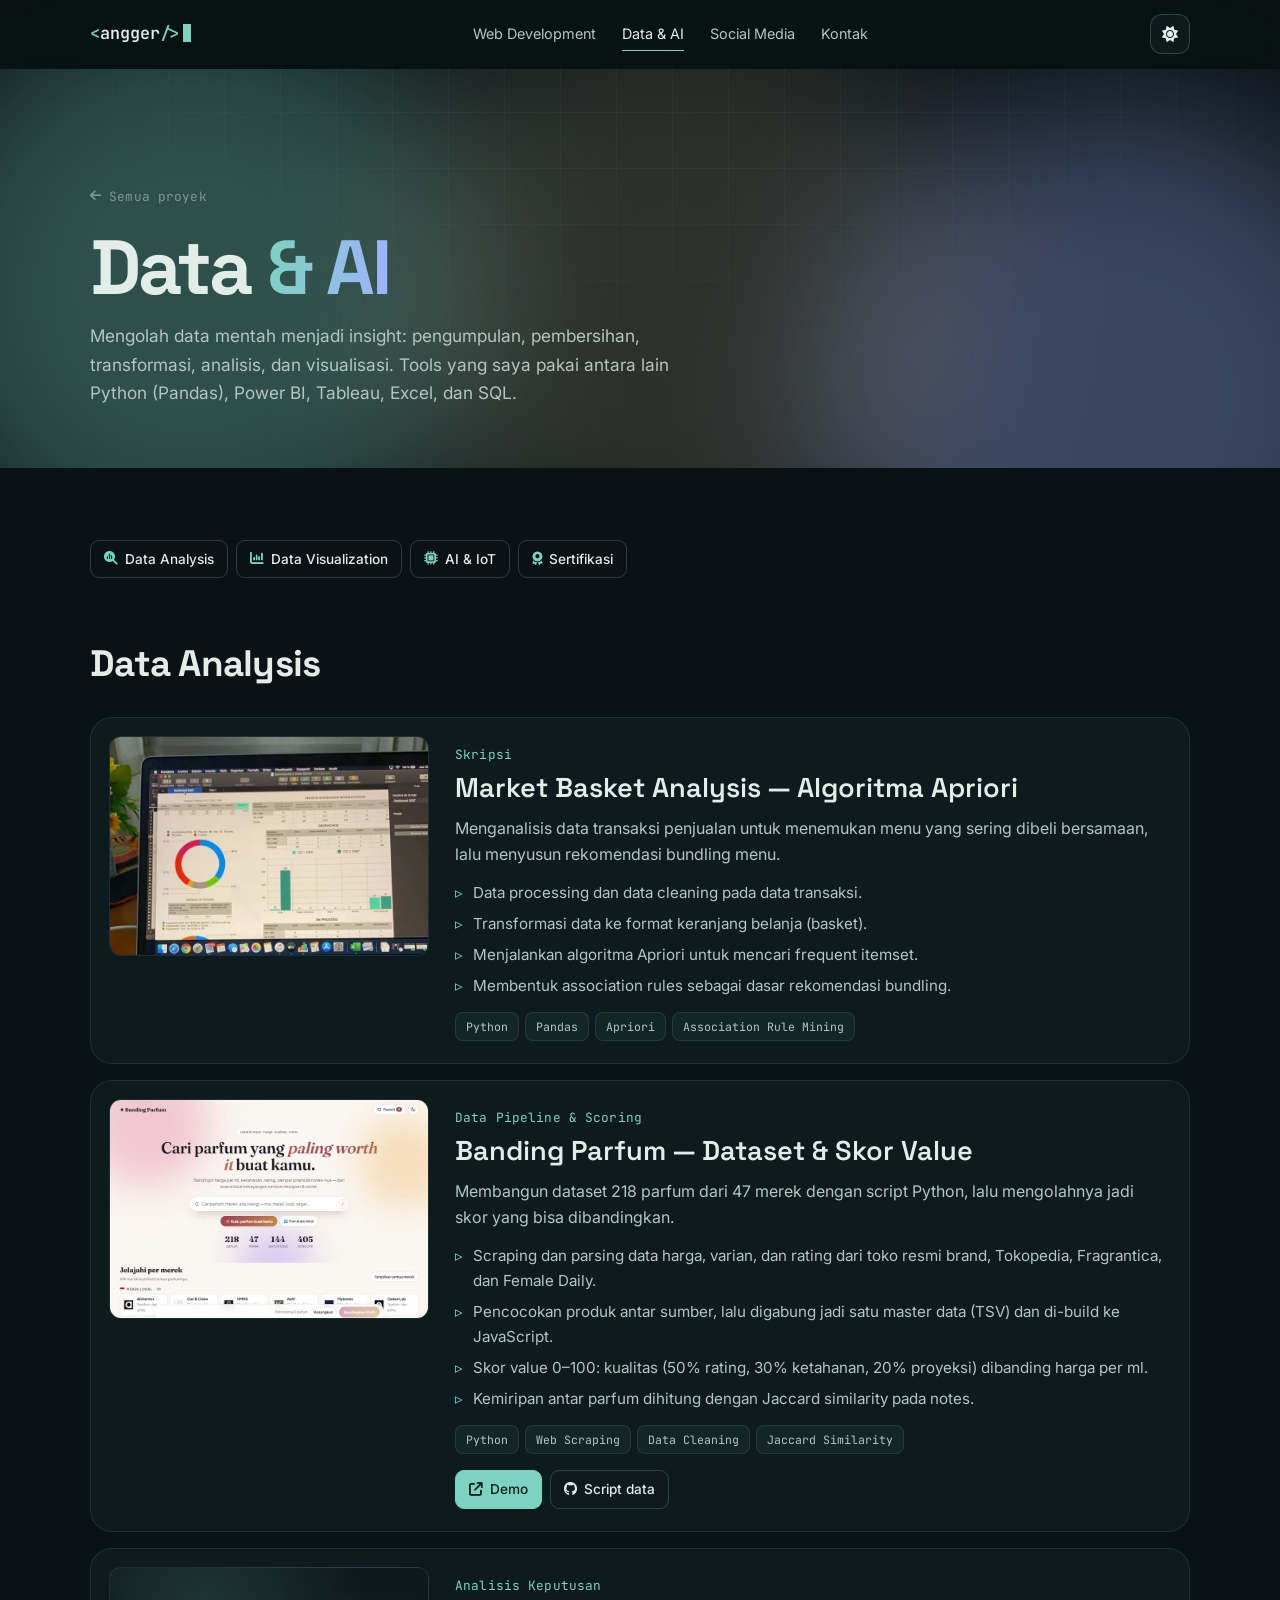
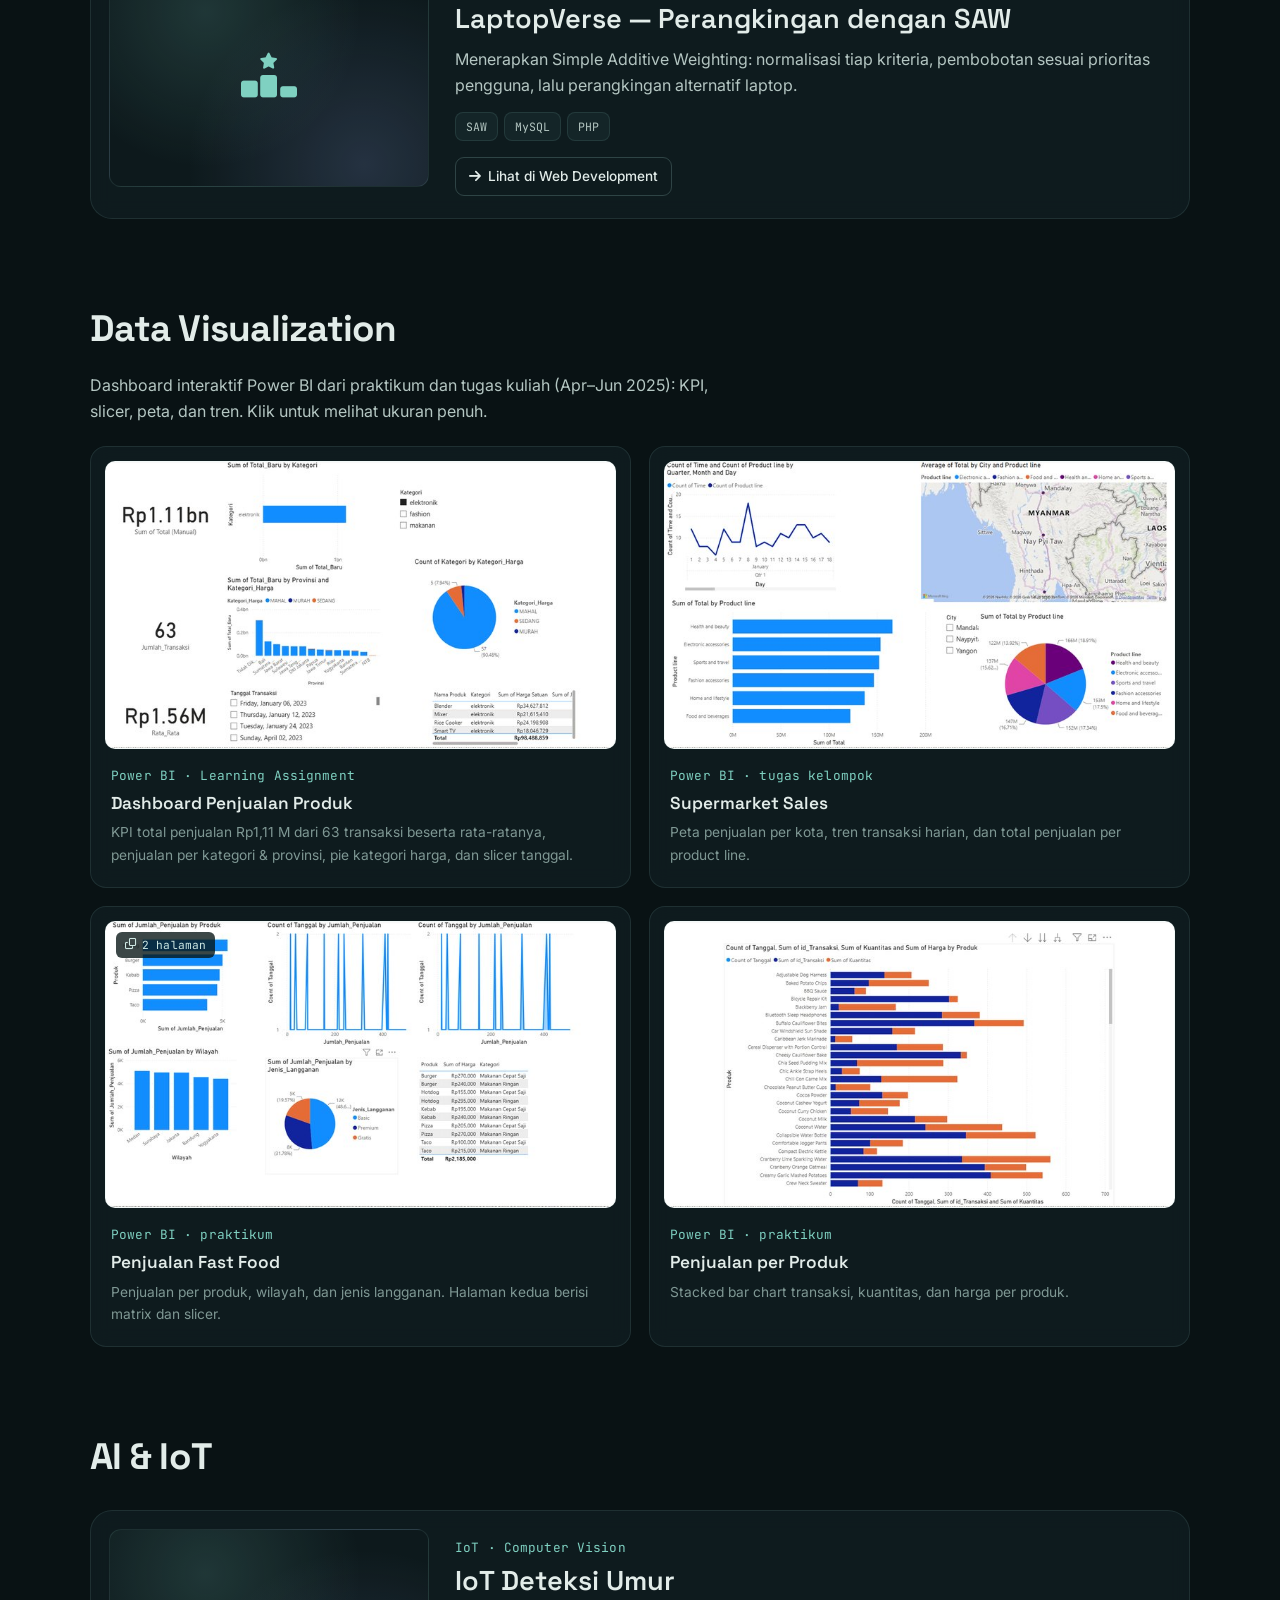
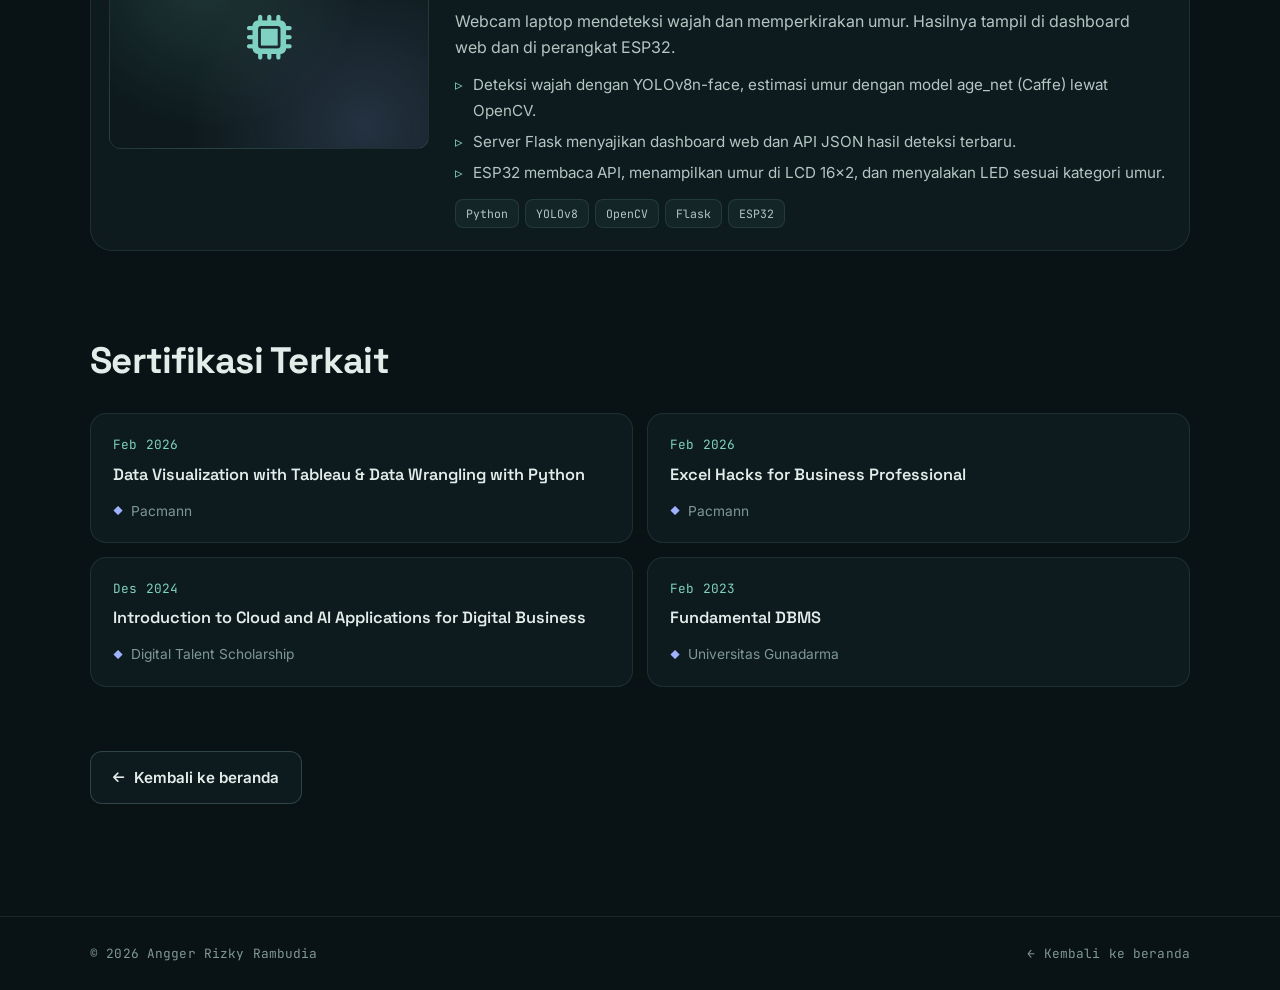
==== commit f05cc0d9: "Pindahkan Power BI ke proyek Data Visualization dan halaman Data & AI - Beranda: satu kartu proyek '" ====
--- a/project_data_analysis.html
+++ b/project_data_analysis.html
@@ -59,7 +59,14 @@
 
         <section class="page-section">
             <div class="wrap">
-                <h2 class="reveal">Proyek</h2>
+                <nav class="subnav reveal" aria-label="Bagian halaman">
+                    <a class="link" href="#data-analysis"><i class="fas fa-magnifying-glass-chart"></i> Data Analysis</a>
+                    <a class="link" href="#data-visualization"><i class="fas fa-chart-column"></i> Data Visualization</a>
+                    <a class="link" href="#ai-iot"><i class="fas fa-microchip"></i> AI &amp; IoT</a>
+                    <a class="link" href="#sertifikasi"><i class="fas fa-award"></i> Sertifikasi</a>
+                </nav>
+
+                <h2 class="reveal" id="data-analysis">Data Analysis</h2>
                 <div class="detail-list">
                     <article class="detail reveal">
                         <div class="detail-media"><img src="datnal.jpg" alt="Ilustrasi analisis data" loading="lazy"></div>
@@ -76,7 +83,6 @@
                             <div class="tags"><span>Python</span><span>Pandas</span><span>Apriori</span><span>Association Rule Mining</span></div>
                         </div>
                     </article>
-
                     <article class="detail reveal">
                         <a class="detail-media" href="https://parfum-compare.vercel.app" target="_blank" rel="noopener"><img src="prev_parfum.jpg" alt="Halaman depan Banding Parfum" loading="lazy"></a>
                         <div class="detail-body">
@@ -96,7 +102,57 @@
                             </div>
                         </div>
                     </article>
-
+                    <article class="detail reveal">
+                        <div class="detail-media icon"><i class="fas fa-ranking-star"></i></div>
+                        <div class="detail-body">
+                            <span class="mono">Analisis Keputusan</span>
+                            <h3>LaptopVerse — Perangkingan dengan SAW</h3>
+                            <p>Menerapkan Simple Additive Weighting: normalisasi tiap kriteria, pembobotan sesuai prioritas pengguna, lalu perangkingan alternatif laptop.</p>
+                            <div class="tags"><span>SAW</span><span>MySQL</span><span>PHP</span></div>
+                            <div class="links"><a class="link" href="project_web_development.html"><i class="fas fa-arrow-right"></i> Lihat di Web Development</a></div>
+                        </div>
+                    </article>
+                </div>
+
+                <h2 class="subhead reveal" id="data-visualization">Data Visualization</h2>
+                <p class="sub-intro reveal">Dashboard interaktif Power BI dari praktikum dan tugas kuliah (Apr–Jun 2025): KPI, slicer, peta, dan tren. Klik untuk melihat ukuran penuh.</p>
+                <div class="cert-gallery pbi-gallery">
+                    <button type="button" class="cert-card glass tilt reveal" data-full="pbi/dashboard-penjualan-produk.png" data-caption="Dashboard Penjualan Produk · Power BI">
+                        <span class="cert-frame"><img src="pbi/dashboard-penjualan-produk-thumb.jpg" alt="Dashboard Power BI penjualan produk per kategori dan provinsi" width="720" height="405" loading="lazy"><span class="cert-zoom"><i class="fas fa-expand"></i></span></span>
+                        <span class="cert-info">
+                            <span class="mono">Power BI · Learning Assignment</span>
+                            <span class="cert-title">Dashboard Penjualan Produk</span>
+                            <span class="cert-sub">KPI total penjualan Rp1,11 M dari 63 transaksi beserta rata-ratanya, penjualan per kategori &amp; provinsi, pie kategori harga, dan slicer tanggal.</span>
+                        </span>
+                    </button>
+                    <button type="button" class="cert-card glass tilt reveal" style="--d:.08s" data-full="pbi/supermarket-sales.png" data-caption="Supermarket Sales · Power BI · tugas kelompok">
+                        <span class="cert-frame"><img src="pbi/supermarket-sales-thumb.jpg" alt="Dashboard Power BI Supermarket Sales dengan peta per kota dan tren harian" width="720" height="405" loading="lazy"><span class="cert-zoom"><i class="fas fa-expand"></i></span></span>
+                        <span class="cert-info">
+                            <span class="mono">Power BI · tugas kelompok</span>
+                            <span class="cert-title">Supermarket Sales</span>
+                            <span class="cert-sub">Peta penjualan per kota, tren transaksi harian, dan total penjualan per product line.</span>
+                        </span>
+                    </button>
+                    <button type="button" class="cert-card glass tilt reveal" data-full="pbi/penjualan-fastfood-p1.png|pbi/penjualan-fastfood-p2.png" data-caption="Penjualan Fast Food (hal. 1) · Power BI|Penjualan Fast Food (hal. 2: matrix &amp; slicer) · Power BI">
+                        <span class="cert-frame"><img src="pbi/penjualan-fastfood-p1-thumb.jpg" alt="Dashboard Power BI penjualan fast food per produk, wilayah, dan jenis langganan" width="720" height="405" loading="lazy"><span class="pages-badge mono"><i class="far fa-clone"></i> 2 halaman</span><span class="cert-zoom"><i class="fas fa-expand"></i></span></span>
+                        <span class="cert-info">
+                            <span class="mono">Power BI · praktikum</span>
+                            <span class="cert-title">Penjualan Fast Food</span>
+                            <span class="cert-sub">Penjualan per produk, wilayah, dan jenis langganan. Halaman kedua berisi matrix dan slicer.</span>
+                        </span>
+                    </button>
+                    <button type="button" class="cert-card glass tilt reveal" style="--d:.08s" data-full="pbi/penjualan-per-produk.png" data-caption="Penjualan per Produk · Power BI">
+                        <span class="cert-frame"><img src="pbi/penjualan-per-produk-thumb.jpg" alt="Stacked bar chart Power BI penjualan per produk" width="720" height="405" loading="lazy"><span class="cert-zoom"><i class="fas fa-expand"></i></span></span>
+                        <span class="cert-info">
+                            <span class="mono">Power BI · praktikum</span>
+                            <span class="cert-title">Penjualan per Produk</span>
+                            <span class="cert-sub">Stacked bar chart transaksi, kuantitas, dan harga per produk.</span>
+                        </span>
+                    </button>
+                </div>
+
+                <h2 class="subhead reveal" id="ai-iot">AI &amp; IoT</h2>
+                <div class="detail-list">
                     <article class="detail reveal">
                         <div class="detail-media icon"><i class="fas fa-microchip"></i></div>
                         <div class="detail-body">
@@ -111,20 +167,9 @@
                             <div class="tags"><span>Python</span><span>YOLOv8</span><span>OpenCV</span><span>Flask</span><span>ESP32</span></div>
                         </div>
                     </article>
-
-                    <article class="detail reveal">
-                        <div class="detail-media icon"><i class="fas fa-ranking-star"></i></div>
-                        <div class="detail-body">
-                            <span class="mono">Analisis Keputusan</span>
-                            <h3>LaptopVerse — Perangkingan dengan SAW</h3>
-                            <p>Menerapkan Simple Additive Weighting: normalisasi tiap kriteria, pembobotan sesuai prioritas pengguna, lalu perangkingan alternatif laptop.</p>
-                            <div class="tags"><span>SAW</span><span>MySQL</span><span>PHP</span></div>
-                            <div class="links"><a class="link" href="project_web_development.html"><i class="fas fa-arrow-right"></i> Lihat di Web Development</a></div>
-                        </div>
-                    </article>
                 </div>
 
-                <h2 class="subhead reveal">Sertifikasi Terkait</h2>
+                <h2 class="subhead reveal" id="sertifikasi">Sertifikasi Terkait</h2>
                 <ul class="certs">
                     <li class="cert reveal"><span class="mono">Feb 2026</span><h3>Data Visualization with Tableau &amp; Data Wrangling with Python</h3><p>Pacmann</p></li>
                     <li class="cert reveal"><span class="mono">Feb 2026</span><h3>Excel Hacks for Business Professional</h3><p>Pacmann</p></li>
@@ -132,6 +177,16 @@
                     <li class="cert reveal"><span class="mono">Feb 2023</span><h3>Fundamental DBMS</h3><p>Universitas Gunadarma</p></li>
                 </ul>
 
+                <dialog class="lightbox" aria-label="Pratinjau dashboard">
+                    <button type="button" class="lb-close icon-btn" aria-label="Tutup"><i class="fas fa-xmark"></i></button>
+                    <button type="button" class="lb-prev icon-btn" aria-label="Sebelumnya"><i class="fas fa-chevron-left"></i></button>
+                    <figure>
+                        <img alt="" class="lb-img">
+                        <figcaption class="lb-cap mono"></figcaption>
+                    </figure>
+                    <button type="button" class="lb-next icon-btn" aria-label="Berikutnya"><i class="fas fa-chevron-right"></i></button>
+                </dialog>
+
                 <div class="page-back"><a href="index.html#projects" class="btn btn-ghost"><i class="fas fa-arrow-left"></i> Kembali ke beranda</a></div>
             </div>
         </section>
--- a/style.css
+++ b/style.css
@@ -659,7 +659,8 @@
 .filter.active { color: var(--accent-ink); background: var(--accent); border-color: var(--accent); }
 .filter .count { margin-left: 6px; opacity: 0.6; }
 
-.projects { display: grid; grid-template-columns: repeat(3, minmax(0, 1fr)); gap: 18px; }
+.projects { display: flex; flex-wrap: wrap; justify-content: center; gap: 18px; }
+.project { flex: 0 1 calc((100% - 36px) / 3); min-width: 0; }
 .project { display: flex; flex-direction: column; transform-style: preserve-3d; will-change: transform; }
 .project.hidden { display: none; }
 
@@ -827,6 +828,146 @@
 .cert p { display: flex; align-items: center; gap: 8px; color: var(--muted); font-size: 0.86rem; }
 .cert p::before { content: '◆'; color: var(--accent-2); font-size: 0.6rem; }
 
+/* Galeri sertifikat bergambar */
+.cert-gallery {
+    display: grid;
+    grid-template-columns: repeat(2, minmax(0, 1fr));
+    gap: 18px;
+    margin-bottom: 18px;
+}
+.cert-card {
+    display: flex;
+    flex-direction: column;
+    text-align: left;
+    cursor: zoom-in;
+}
+.cert-frame {
+    position: relative;
+    display: block;
+    margin: 14px 14px 0;
+    border-radius: 10px;
+    overflow: hidden;
+    border: 1px solid var(--line);
+    background: var(--bg-2);
+    aspect-ratio: 1.414 / 1;
+}
+.cert-frame img {
+    width: 100%;
+    height: 100%;
+    object-fit: cover;
+    transition: transform 0.8s var(--ease), filter 0.5s;
+}
+.cert-frame::after {
+    content: '';
+    position: absolute;
+    inset: 0;
+    background: linear-gradient(115deg, transparent 35%, rgba(255, 255, 255, 0.28) 50%, transparent 65%);
+    transform: translateX(-110%);
+    transition: transform 1s var(--ease);
+    pointer-events: none;
+}
+.cert-card:hover .cert-frame img { transform: scale(1.04); }
+.cert-card:hover .cert-frame::after { transform: translateX(110%); }
+.cert-zoom {
+    position: absolute;
+    right: 10px;
+    bottom: 10px;
+    z-index: 1;
+    display: grid;
+    place-items: center;
+    width: 36px;
+    height: 36px;
+    border-radius: 10px;
+    background: rgba(6, 20, 20, 0.72);
+    color: #cfe9e4;
+    opacity: 0;
+    transform: translateY(6px);
+    transition: opacity 0.3s, transform 0.4s var(--ease);
+}
+.cert-card:hover .cert-zoom, .cert-card:focus-visible .cert-zoom { opacity: 1; transform: none; }
+.cert-gallery.portrait { grid-template-columns: repeat(3, minmax(0, 1fr)); margin-bottom: 8px; }
+.cert-gallery.portrait .cert-frame { aspect-ratio: 1 / 0.9; }
+.cert-gallery.portrait .cert-frame img { object-position: top; }
+.cert-sub { font-size: 0.86rem; color: var(--muted); }
+.cert-group {
+    display: flex;
+    align-items: center;
+    gap: 10px;
+    margin: 8px 0 18px;
+    font-family: var(--font-display);
+    font-size: 1.2rem;
+    font-weight: 600;
+}
+.cert-group i { color: var(--accent); }
+.cert-group .mono {
+    padding: 2px 8px;
+    border-radius: 6px;
+    border: 1px solid var(--line-strong);
+    color: var(--muted);
+}
+.cert-gallery + .cert-group { margin-top: 48px; }
+button.browser { display: block; width: 100%; padding: 0; text-align: left; cursor: zoom-in; }
+button.browser .browser-bar, button.browser .shot { display: flex; }
+button.browser .shot { display: block; }
+.project:hover .cert-zoom, button.browser:focus-visible .cert-zoom { opacity: 1; transform: none; }
+.pbi-gallery .cert-frame { aspect-ratio: 16 / 9; background: #fff; }
+.pbi-gallery .cert-frame img { object-fit: contain; }
+.pages-badge {
+    position: absolute; left: 10px; top: 10px; z-index: 1;
+    display: inline-flex; align-items: center; gap: 6px;
+    padding: 4px 9px; border-radius: 6px;
+    background: rgba(6, 20, 20, 0.78); color: #cfe9e4; font-size: 0.7rem;
+}
+.subnav { display: flex; flex-wrap: wrap; gap: 8px; margin-bottom: clamp(36px, 5vw, 56px); }
+.subnav .link i { color: var(--accent); }
+.sub-intro { margin: -10px 0 22px; max-width: 640px; color: var(--text-2); }
+.cert-info { display: flex; flex-direction: column; gap: 6px; padding: 16px 20px 20px; }
+.cert-info .mono { color: var(--accent); }
+.cert-title { font-family: var(--font-display); font-size: 1.08rem; font-weight: 600; line-height: 1.35; color: var(--text); }
+
+.certs { grid-template-columns: repeat(auto-fit, minmax(200px, 1fr)); }
+.cert-badge {
+    display: grid;
+    place-items: center;
+    width: 42px;
+    height: 42px;
+    margin-bottom: 14px;
+    border-radius: 12px;
+    background: linear-gradient(135deg, rgba(127, 209, 193, 0.16), rgba(159, 178, 255, 0.16));
+    color: var(--accent);
+    font-size: 1.05rem;
+}
+
+/* Lightbox */
+.lightbox {
+    position: fixed;
+    inset: 0;
+    width: 100%;
+    max-width: none;
+    height: 100%;
+    max-height: none;
+    margin: 0;
+    padding: clamp(16px, 4vw, 48px);
+    border: 0;
+    background: transparent;
+    color: var(--text);
+}
+.lightbox[open] { display: grid; grid-template-columns: auto minmax(0, 1fr) auto; align-items: center; gap: 14px; }
+.lightbox::backdrop { background: rgba(4, 10, 11, 0.86); backdrop-filter: blur(6px); }
+.lightbox figure { display: grid; justify-items: center; gap: 14px; min-width: 0; }
+.lb-img {
+    max-width: 100%;
+    max-height: calc(100vh - 140px);
+    max-height: calc(100svh - 140px);
+    border-radius: 12px;
+    box-shadow: 0 30px 80px -20px rgba(0, 0, 0, 0.8);
+    animation: lbIn 0.45s var(--ease);
+}
+@keyframes lbIn { from { opacity: 0; transform: scale(0.96); } to { opacity: 1; transform: none; } }
+.lb-cap { color: #cfe0dc; text-align: center; }
+.lb-close { position: absolute; top: 16px; right: 16px; }
+.lightbox .icon-btn { background: rgba(17, 31, 35, 0.8); color: #e2ece9; border-color: rgba(150, 200, 192, 0.24); }
+
 /* ---------- Kontak ---------- */
 .contact { position: relative; padding: clamp(80px, 12vw, 150px) 0; overflow: hidden; isolation: isolate; }
 .contact-card { padding: clamp(32px, 6vw, 72px); text-align: center; }
@@ -1001,8 +1142,7 @@
 
 /* ---------- Responsif ---------- */
 @media (max-width: 1040px) {
-    .projects { grid-template-columns: repeat(2, minmax(0, 1fr)); }
-    .project.wide { grid-column: span 2; }
+    .project { flex-basis: calc((100% - 18px) / 2); }
     .skills { grid-template-columns: repeat(2, minmax(0, 1fr)); }
     .certs { grid-template-columns: repeat(2, minmax(0, 1fr)); }
 }
@@ -1038,11 +1178,15 @@
     .edu-grid { grid-template-columns: minmax(0, 1fr); }
     .detail { grid-template-columns: minmax(0, 1fr); }
     .page-section .certs { grid-template-columns: minmax(0, 1fr); }
+    .cert-gallery.portrait { grid-template-columns: repeat(2, minmax(0, 1fr)); }
 }
 
 @media (max-width: 640px) {
-    .projects, .skills, .certs, .focus-grid { grid-template-columns: minmax(0, 1fr); }
-    .project.wide { grid-column: auto; }
+    .skills, .certs, .focus-grid, .cert-gallery { grid-template-columns: minmax(0, 1fr); }
+    .project { flex-basis: 100%; }
+    .lightbox[open] { grid-template-columns: minmax(0, 1fr); }
+    .lb-prev, .lb-next { display: none; }
+    .cert-gallery.portrait { grid-template-columns: minmax(0, 1fr); }
     .hero-actions .btn { flex: 1 1 auto; justify-content: center; }
     .timeline { padding-left: 28px; }
     .tl-item::before { left: -28px; }
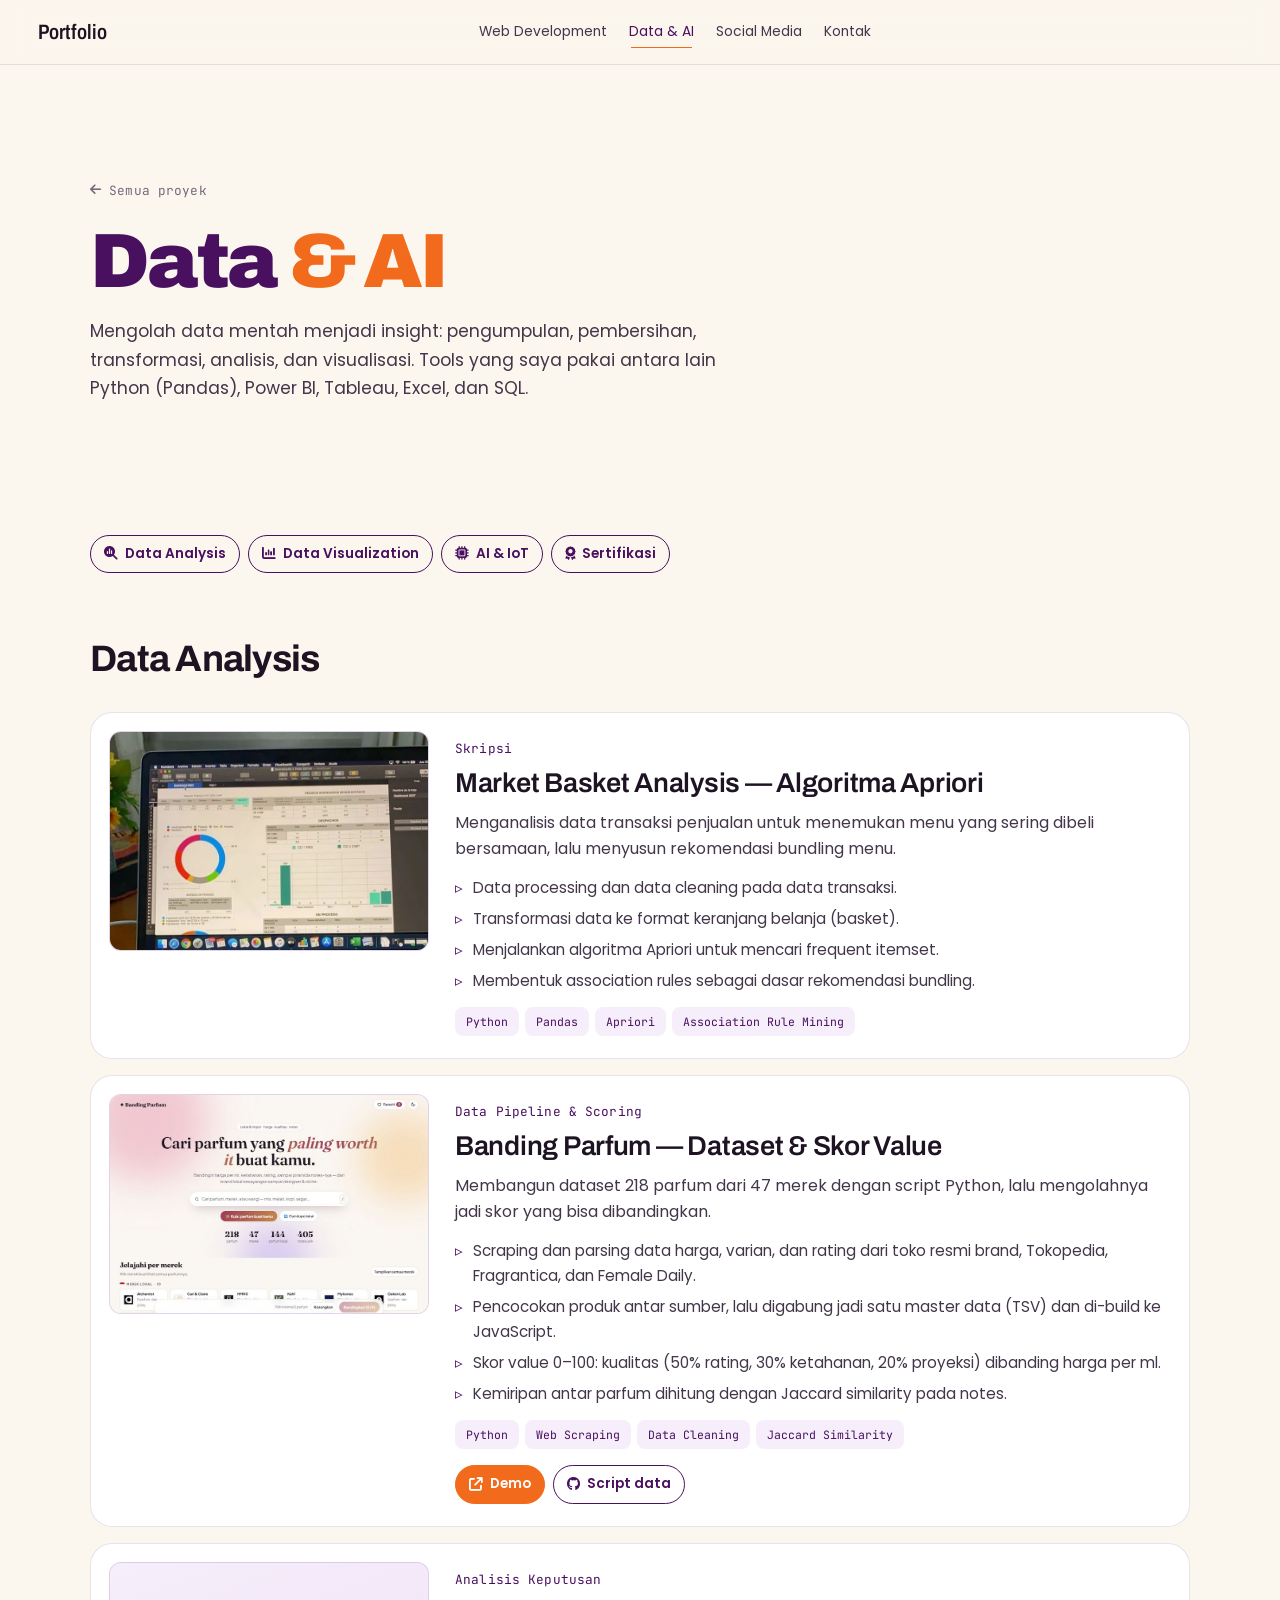
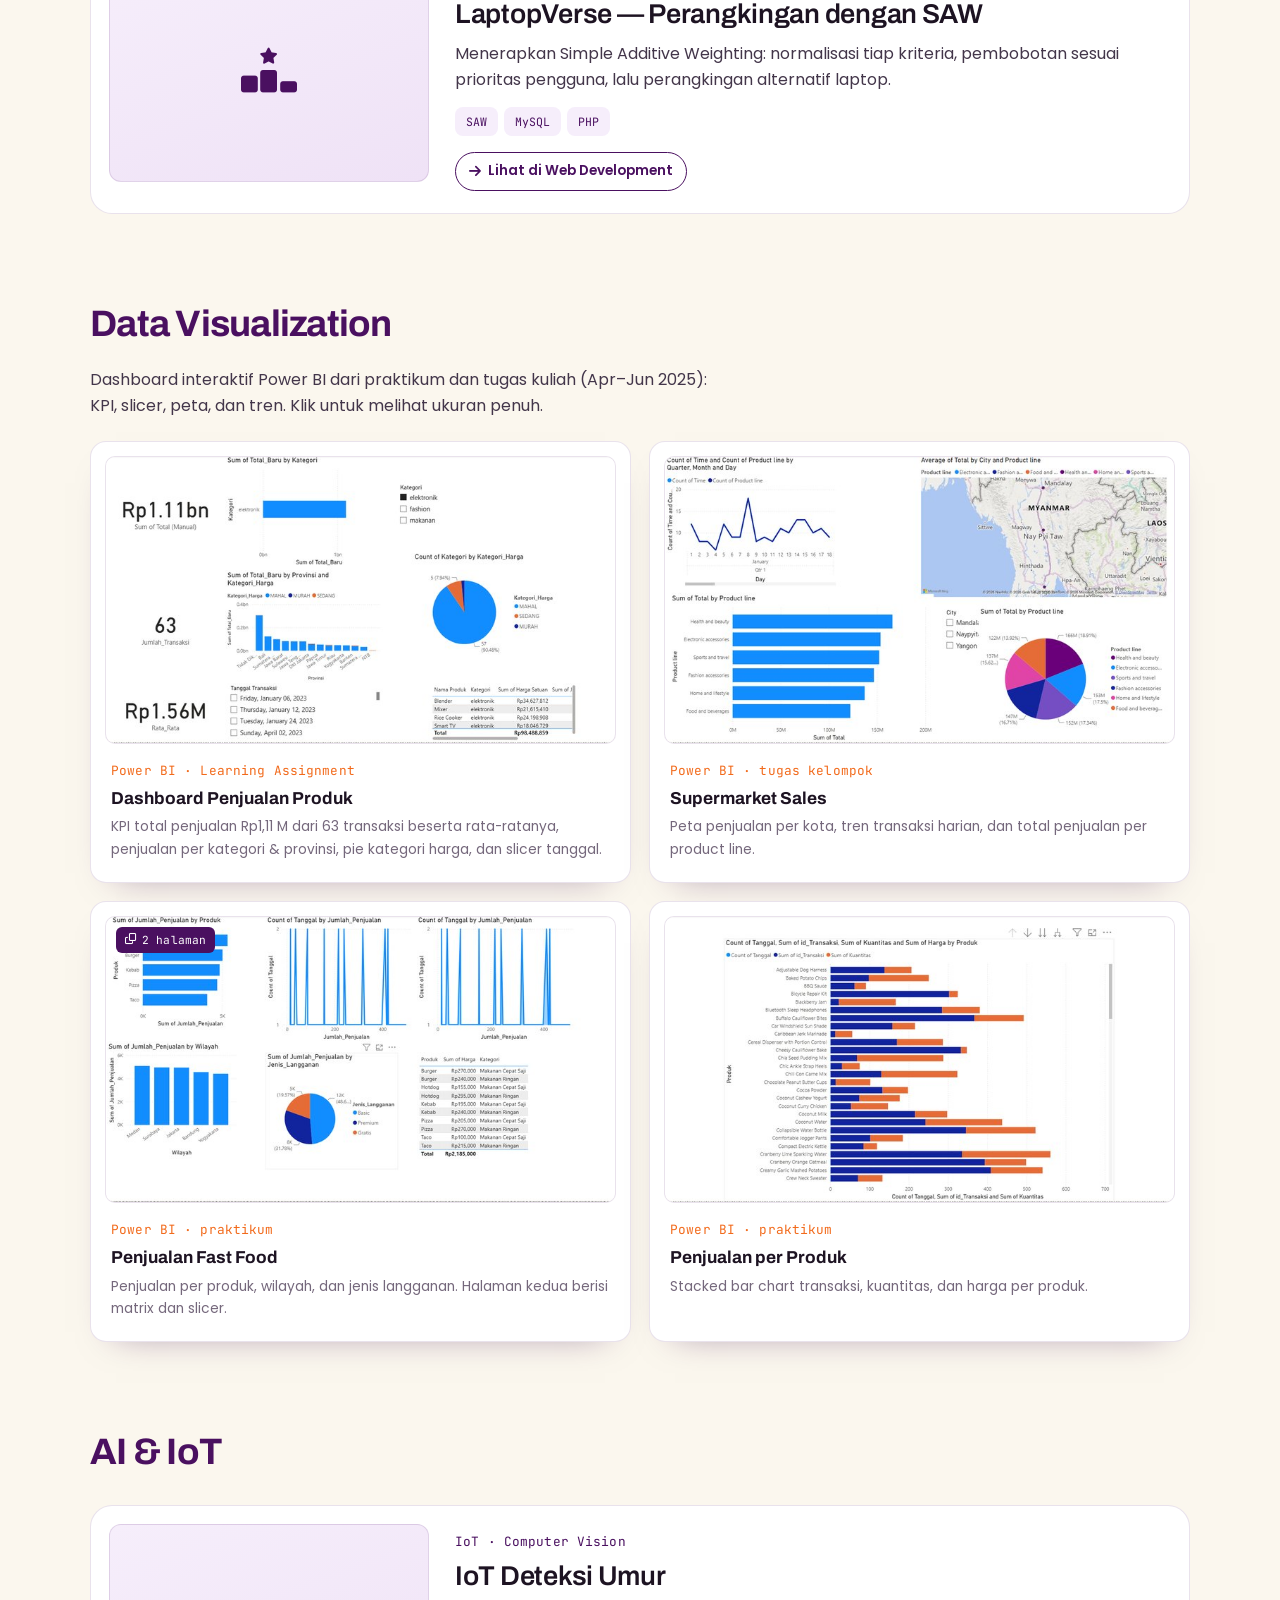
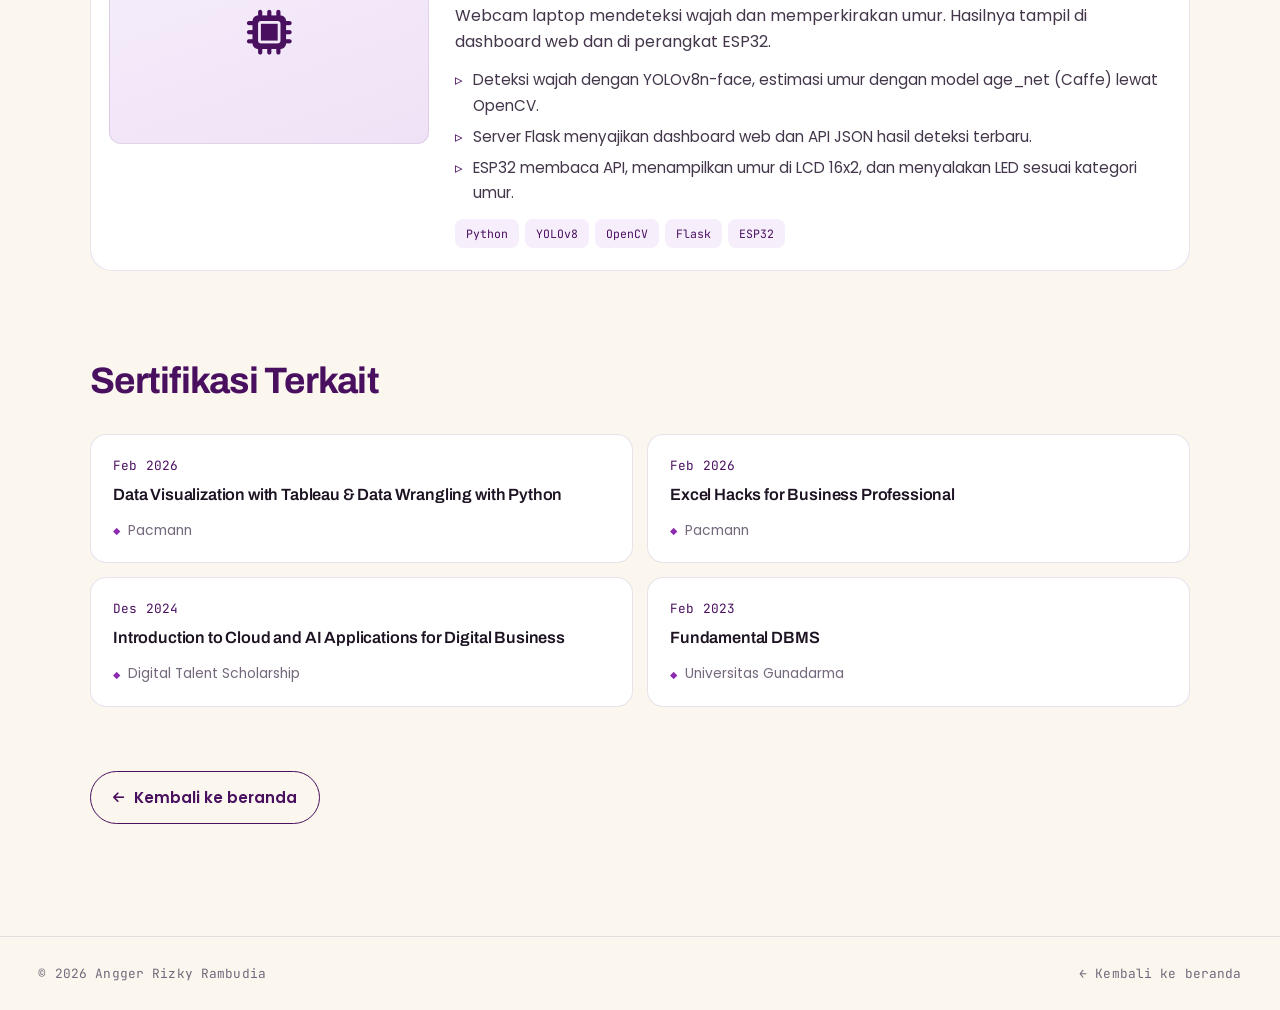
==== commit e085f6f5: "Redesign portofolio bergaya editorial: krem, ungu, oranye, pita berjalan Co-Authored-By: Claude Fabl" ====
--- a/project_data_analysis.html
+++ b/project_data_analysis.html
@@ -5,7 +5,7 @@
     <meta name="viewport" content="width=device-width, initial-scale=1.0">
     <title>Data & AI — Angger Rizky Rambudia</title>
     <meta name="description" content="Proyek data dan AI Angger Rizky Rambudia: Market Basket Analysis, dataset Banding Parfum, dan IoT Deteksi Umur.">
-    <meta name="theme-color" content="#091214">
+    <meta name="theme-color" content="#fbf7ee">
     <link rel="icon" href="data:image/svg+xml,%3Csvg xmlns='http://www.w3.org/2000/svg' viewBox='0 0 64 64'%3E%3Crect width='64' height='64' rx='16' fill='%23091214'/%3E%3Ctext x='50%25' y='56%25' text-anchor='middle' dominant-baseline='middle' font-family='monospace' font-weight='700' font-size='30' fill='%237fd1c1'%3E%3C/%3E%3C/text%3E%3C/svg%3E">
     <script>
         (function () {
@@ -18,7 +18,7 @@
     </script>
     <link rel="preconnect" href="https://fonts.googleapis.com">
     <link rel="preconnect" href="https://fonts.gstatic.com" crossorigin>
-    <link href="https://fonts.googleapis.com/css2?family=Inter:wght@400;500;600&family=JetBrains+Mono:wght@400;500;600&family=Space+Grotesk:wght@500;600;700&display=swap" rel="stylesheet">
+    <link href="https://fonts.googleapis.com/css2?family=Archivo:ital,wdth,wght@0,62..125,400..900;1,62..125,400..900&family=JetBrains+Mono:wght@400;500;600&family=Poppins:wght@400;500;600;700&display=swap" rel="stylesheet">
     <link rel="stylesheet" href="https://cdnjs.cloudflare.com/ajax/libs/font-awesome/6.5.1/css/all.min.css">
     <link rel="stylesheet" href="style.css">
 </head>
@@ -29,7 +29,7 @@
 
     <header class="site-header">
         <nav class="wrap nav" aria-label="Navigasi utama">
-            <a href="index.html" class="brand" aria-label="Angger, ke beranda"><b>&lt;</b>angger<b>/&gt;</b><span class="caret"></span></a>
+            <a href="index.html" class="brand" aria-label="Angger, ke beranda">Portfolio</a>
             <ul class="nav-links" id="nav-links">
                 <li><a href="project_web_development.html">Web Development</a></li>
                 <li><a href="project_data_analysis.html" class="active" aria-current="page">Data &amp; AI</a></li>
--- a/style.css
+++ b/style.css
@@ -6,7 +6,7 @@
 :root {
     --bg: #091214;
     --bg-2: #0d191c;
-    --card: rgba(17, 31, 35, 0.72);
+    --card: rgba(17, 31, 35, 0.86);
     --card-solid: #11201f;
     --line: rgba(150, 200, 192, 0.12);
     --line-strong: rgba(150, 200, 192, 0.24);
@@ -37,7 +37,7 @@
 :root[data-theme="light"] {
     --bg: #edf3f1;
     --bg-2: #e3ecea;
-    --card: rgba(255, 255, 255, 0.72);
+    --card: rgba(255, 255, 255, 0.86);
     --card-solid: #ffffff;
     --line: rgba(20, 70, 64, 0.12);
     --line-strong: rgba(20, 70, 64, 0.22);
@@ -287,7 +287,6 @@
     border-radius: 999px;
     background: var(--card);
     color: var(--text-2);
-    backdrop-filter: blur(8px);
 }
 .status .dot {
     position: relative;
@@ -389,7 +388,7 @@
     background: var(--bg-2);
     box-shadow: 0 0 60px -10px var(--glow);
 }
-.photo img { width: 100%; height: 100%; object-fit: cover; object-position: 50% 30%; }
+.photo img { width: 100%; height: 100%; object-fit: cover; object-position: 50% 50%; }
 
 .chip-float {
     position: absolute;
@@ -398,8 +397,6 @@
     border-radius: 12px;
     border: 1px solid var(--line-strong);
     background: var(--card);
-    backdrop-filter: blur(10px);
-    -webkit-backdrop-filter: blur(10px);
     font-family: var(--font-mono);
     font-size: 0.78rem;
     color: var(--text);
@@ -425,8 +422,6 @@
     border: 1px solid var(--line);
     border-radius: var(--radius);
     background: var(--card);
-    backdrop-filter: blur(8px);
-    -webkit-backdrop-filter: blur(8px);
 }
 .fact-num {
     display: block;
@@ -514,8 +509,6 @@
     border: 1px solid var(--line);
     border-radius: var(--radius);
     background: var(--card);
-    backdrop-filter: blur(10px);
-    -webkit-backdrop-filter: blur(10px);
     overflow: hidden;
     transition: border-color 0.3s, transform 0.5s var(--ease), box-shadow 0.4s;
 }
@@ -661,7 +654,8 @@
 
 .projects { display: flex; flex-wrap: wrap; justify-content: center; gap: 18px; }
 .project { flex: 0 1 calc((100% - 36px) / 3); min-width: 0; }
-.project { display: flex; flex-direction: column; transform-style: preserve-3d; will-change: transform; }
+.project { display: flex; flex-direction: column; transform-style: preserve-3d; }
+.project:hover { will-change: transform; }
 .project.hidden { display: none; }
 
 /* Bingkai browser */
@@ -1042,7 +1036,6 @@
     border: 1px solid var(--line);
     border-radius: var(--radius-lg);
     background: var(--card);
-    backdrop-filter: blur(10px);
     transition: border-color 0.3s;
 }
 .detail:hover { border-color: var(--line-strong); }
@@ -1103,7 +1096,6 @@
     width: 44px; height: 44px; margin-top: -22px;
     border-radius: 12px;
     background: var(--card);
-    backdrop-filter: blur(8px);
     color: var(--text);
     border: 1px solid var(--line-strong);
     font-size: 1.5rem; line-height: 1;
@@ -1126,12 +1118,11 @@
 /* ---------- Animasi masuk ---------- */
 .js .reveal {
     opacity: 0;
-    transform: translateY(28px);
-    filter: blur(6px);
-    transition: opacity 0.9s var(--ease), transform 0.9s var(--ease), filter 0.9s var(--ease);
+    transform: translateY(24px);
+    transition: opacity 0.8s var(--ease), transform 0.8s var(--ease);
     transition-delay: var(--d, 0s);
 }
-.js .reveal.in { opacity: 1; transform: none; filter: none; }
+.js .reveal.in { opacity: 1; transform: none; }
 
 @media (prefers-reduced-motion: reduce) {
     html { scroll-behavior: auto; }
@@ -1192,3 +1183,495 @@
     .tl-item::before { left: -28px; }
     .timeline::before, .timeline-fill { left: 7px; }
 }
+
+/* Tooltip keahlian: "dipakai di" */
+.chips li[data-tip] { position: relative; cursor: help; }
+.skill-tip {
+    position: fixed; left: 0; top: 0; z-index: 200;
+    max-width: 230px; padding: 8px 11px; border-radius: 9px;
+    background: var(--bg-2); color: var(--text);
+    border: 1px solid var(--accent);
+    font: 500 0.74rem/1.45 var(--font-mono);
+    text-align: center;
+    box-shadow: 0 10px 30px rgba(0,0,0,.35);
+    opacity: 0; pointer-events: none;
+    transform: translateY(6px);
+    transition: opacity .2s, transform .25s var(--ease);
+}
+.skill-tip.show { opacity: 1; transform: none; }
+.skill-tip small { display: block; color: var(--accent); font-size: .66rem; letter-spacing: .04em; margin-bottom: 2px; }
+.chips li[data-tip]:focus-visible { outline: 2px solid var(--accent); outline-offset: 2px; }
+.chips li[data-tip]::before { content: ""; position: absolute; right: 5px; top: 5px; width: 5px; height: 5px; border-radius: 50%; background: var(--accent); opacity: .6; }
+
+/* Intro singkat saat pertama dibuka */
+.intro { display: none; }
+.js .intro {
+    position: fixed; inset: 0; z-index: 9999;
+    display: grid; place-items: center;
+    background: var(--bg);
+    transition: opacity .6s var(--ease), visibility .6s;
+}
+.intro.done { opacity: 0; visibility: hidden; }
+.intro-box { display: flex; flex-direction: column; align-items: center; gap: 14px; }
+.intro-logo {
+    font-size: 2.4rem; font-weight: 600; color: var(--accent);
+    animation: introPop .7s var(--ease) both;
+}
+.intro-name {
+    font-family: var(--font-display); font-size: 1.15rem; letter-spacing: .06em; color: var(--text);
+    animation: introUp .7s .15s var(--ease) both;
+}
+.intro-bar { width: 160px; height: 2px; border-radius: 2px; background: var(--line); overflow: hidden; }
+.intro-bar span { display: block; height: 100%; background: linear-gradient(90deg, var(--accent), var(--accent-2)); animation: introBar 1s .1s var(--ease) both; }
+.intro.done .intro-box { transform: scale(.96); transition: transform .6s var(--ease); }
+@keyframes introPop { from { opacity: 0; transform: scale(.6) rotate(-8deg); } to { opacity: 1; transform: none; } }
+@keyframes introUp { from { opacity: 0; transform: translateY(10px); } to { opacity: 1; transform: none; } }
+@keyframes introBar { from { transform: translateX(-100%); } to { transform: none; } }
+
+/* Badge Open to work: hijau, bisa diklik ke kontak */
+a.status { text-decoration: none; transition: border-color .25s, color .25s, transform .3s var(--ease); }
+a.status:hover { border-color: #5fd68a; color: var(--text); transform: translateY(-2px); }
+.status .dot, .status .dot::after { background-color: #5fd68a; border-color: #5fd68a; }
+.status .dot::after { background: none; }
+.status .dot { box-shadow: 0 0 10px #5fd68a; animation: dotBlink 1.6s ease-in-out infinite; }
+@keyframes dotBlink { 50% { opacity: .45; } }
+.status-sep { opacity: .5; }
+.status-arrow { font-size: .7rem; opacity: 0; width: 0; transform: translateX(-4px); transition: opacity .25s, width .25s, transform .25s; }
+a.status:hover .status-arrow { opacity: 1; width: .8em; transform: none; }
+@media (prefers-reduced-motion: reduce) { .status .dot { animation: none; } }
+
+/* ===== Penyesuaian mobile ===== */
+.shot.autoscroll img { transform: translateY(var(--shift, 0)); }
+@media (hover: none) {
+    .cert-zoom { opacity: 1; transform: none; width: 30px; height: 30px; font-size: .8rem; }
+}
+@media (max-width: 640px) {
+    .section { padding: 64px 0; }
+    .contact { padding: 64px 0 72px; }
+    .section-head { margin-bottom: 28px; }
+    .section-head h2 { font-size: clamp(1.9rem, 8.4vw, 2.3rem); }
+
+    /* Hero: foto lebih kecil supaya nama langsung kelihatan */
+    .hero { padding-top: 12px; }
+    .hero-visual { width: min(58vw, 230px); margin: 4px auto 0; }
+    .chip-float { font-size: 0.64rem; padding: 5px 8px; }
+    .status { margin-top: 14px; }
+    .hero-hello { margin-top: 16px; }
+    .hero-lead { font-size: 0.98rem; }
+
+    /* Fokus: 2 kolom ringkas */
+    .focus-grid { grid-template-columns: repeat(2, minmax(0, 1fr)); gap: 10px; }
+    .focus { padding: 16px; }
+    .focus h3 { font-size: 0.96rem; }
+    .focus p { font-size: 0.8rem; line-height: 1.45; }
+
+    /* Sertifikat: 2 kolom, teks ringkas */
+    .cert-gallery, .cert-gallery.portrait { grid-template-columns: repeat(2, minmax(0, 1fr)); gap: 10px; margin-bottom: 10px; }
+    .cert-gallery.pbi-gallery { grid-template-columns: minmax(0, 1fr); }
+    .cert-frame { margin: 8px 8px 0; border-radius: 8px; }
+    .cert-info { gap: 4px; padding: 10px 10px 12px; }
+    .cert-info .mono { font-size: 0.64rem; }
+    .cert-title { font-size: 0.86rem; line-height: 1.3; }
+    .cert-sub { display: none; }
+    .pbi-gallery .cert-sub { display: block; font-size: 0.8rem; }
+    .pbi-gallery .cert-title { font-size: 1rem; }
+    .cert-gallery + .cert-group { margin-top: 32px; }
+    .cert-group { font-size: 1.05rem; }
+    .certs { grid-template-columns: minmax(0, 1fr); }
+
+    /* Proyek */
+    .projects { gap: 14px; }
+    .shot { aspect-ratio: 16 / 11; }
+
+    /* Halaman detail: kotak ikon tidak perlu setinggi gambar */
+    .detail-media.icon { aspect-ratio: 16 / 7; min-height: 0; }
+}
+
+/* ===== Performa scroll ===== */
+/* Animasi berulang dijeda saat elemennya di luar layar */
+.paused, .paused *, .paused::before, .paused::after { animation-play-state: paused !important; }
+@media (hover: none), (max-width: 860px) {
+    .aurora span { animation: none; filter: blur(60px); }
+    .chip-float { animation: none; }
+    .orbit { animation: none; }
+}
+
+/* ===== Terminal: selalu gelap seperti terminal sungguhan (juga di mode terang) ===== */
+.terminal.glass {
+    --t-bg: #0b1517; --t-bar: #0f1d20; --t-line: rgba(127, 209, 193, 0.14);
+    background: var(--t-bg);
+    border-color: var(--t-line);
+    box-shadow: 0 24px 60px -28px rgba(0, 0, 0, 0.6);
+    color-scheme: dark;
+}
+.terminal .terminal-bar { background: var(--t-bar); border-bottom-color: var(--t-line); color: #7d9692; }
+.terminal .terminal-bar span { flex: 1; text-align: center; margin: 0 0 0 -52px; color: #8aa39f; }
+.terminal .terminal-bar em { font-style: normal; font-size: 0.7rem; padding: 2px 8px; border-radius: 6px; background: rgba(127, 209, 193, 0.1); color: #7fd1c1; }
+.terminal .terminal-body {
+    position: relative;
+    min-height: 262px; line-height: 1.65;
+    color: #c9d7d4;
+    background:
+        repeating-linear-gradient(0deg, rgba(255, 255, 255, 0.018) 0 1px, transparent 1px 3px),
+        radial-gradient(120% 80% at 0% 0%, rgba(127, 209, 193, 0.07), transparent 60%);
+}
+.terminal-body .p { color: #9fb2ff; }
+.terminal-body .c { color: #e6efed; }
+.terminal-body .b { color: #6f8a86; }
+.terminal-body .k { color: #7fd1c1; }
+.terminal-body .s { color: #e8cfa9; }
+.terminal-body .n { color: #f0a6c8; }
+.terminal-body .t { color: #9fe39a; }
+.terminal-body .cur { display: inline-block; width: 0.6em; height: 1.1em; vertical-align: -0.18em; background: #7fd1c1; animation: blink 1s steps(1) infinite; }
+@media (max-width: 640px) {
+    .terminal { font-size: 0.76rem; }
+    .terminal .terminal-body { padding: 14px 14px 16px; min-height: 236px; }
+    .terminal .terminal-bar span { margin-left: -40px; }
+}
+.edu-grid.single { grid-template-columns: minmax(0, 1fr); }
+
+
+/* ============================================================
+   TEMA EDITORIAL: krem, ungu tua, aksen oranye.
+   Lapisan ini menimpa tema lama (calm tech) lewat token warna.
+   ============================================================ */
+:root, :root[data-theme="light"], :root[data-theme="dark"] {
+    --bg: #fbf7ee;
+    --bg-2: #f3ecdf;
+    --card: #ffffff;
+    --card-solid: #ffffff;
+    --line: rgba(74, 16, 96, 0.12);
+    --line-strong: rgba(74, 16, 96, 0.26);
+    --text: #1d1322;
+    --text-2: #43364a;
+    --muted: #75687c;
+    --accent: #4a1060;
+    --accent-2: #8a2bb0;
+    --accent-3: #f26a1b;
+    --accent-ink: #ffffff;
+    --glow: rgba(138, 43, 176, 0.28);
+    --grid: transparent;
+    --shadow: 0 22px 50px -26px rgba(74, 16, 96, 0.45);
+    --header-bg: rgba(251, 247, 238, 0.78);
+    --plum: #4a1060;
+    --plum-2: #5b1574;
+    --plum-deep: #3a0b4c;
+    --orange: #f26a1b;
+    --cream: #fbf7ee;
+    --font-display: 'Archivo', 'Arial Black', system-ui, sans-serif;
+    --font-body: 'Poppins', system-ui, -apple-system, 'Segoe UI', sans-serif;
+    color-scheme: light;
+}
+body { background: var(--bg); color: var(--text); }
+body::before { display: none; }
+.theme-toggle, .cursor-glow, .progress, .aurora { display: none !important; }
+.sr { position: absolute; width: 1px; height: 1px; overflow: hidden; clip: rect(0 0 0 0); white-space: nowrap; }
+h1, h2, h3 { letter-spacing: -0.01em; }
+
+/* ---------- Header ---------- */
+.site-header { position: fixed; left: 0; right: 0; top: 0; background: transparent; backdrop-filter: none; -webkit-backdrop-filter: none; border: 0; transition: background-color .3s, box-shadow .3s; }
+.site-header.scrolled { background: var(--header-bg); backdrop-filter: blur(14px); -webkit-backdrop-filter: blur(14px); box-shadow: 0 1px 0 var(--line); }
+.site-header .wrap { max-width: none; padding: 0 clamp(16px, 3vw, 40px); }
+.site-header .nav { height: 64px; }
+.ed-brand, .ed-role { font-family: var(--font-display); font-stretch: 78%; font-weight: 500; font-size: 1.35rem; color: var(--text); white-space: nowrap; }
+.ed-brand, .ed-role { flex: 1 1 0; }
+.ed-role { text-align: right; }
+.ed-mid { display: flex; align-items: center; gap: 22px; }
+.ed-year { font-family: var(--font-display); font-stretch: 78%; font-weight: 500; font-size: 1.3rem; }
+.site-header .nav-links { opacity: 0; pointer-events: none; transform: translateX(-8px); transition: opacity .3s, transform .3s var(--ease); }
+.site-header.scrolled .nav-links { opacity: 1; pointer-events: auto; transform: none; }
+.nav-links a { font-size: 0.86rem; color: var(--text-2); padding: 8px 10px; }
+.nav-links a::after { background: var(--orange); }
+.nav-links a:hover, .nav-links a.active { color: var(--plum); }
+.icon-btn { border-color: var(--line-strong); background: #fff; color: var(--plum); }
+.icon-btn:hover { border-color: var(--plum); color: var(--plum); }
+main { padding-top: 0; }
+body:not(.ed) main { padding-top: 64px; }
+body:not(.ed) .site-header { background: var(--header-bg); backdrop-filter: blur(14px); -webkit-backdrop-filter: blur(14px); box-shadow: 0 1px 0 var(--line); }
+body:not(.ed) .site-header .nav-links { opacity: 1; pointer-events: auto; transform: none; }
+.brand { font-family: var(--font-display); font-stretch: 78%; font-weight: 600; font-size: 1.3rem; color: var(--text); }
+.brand b { color: var(--orange); }
+.brand .caret { display: none; }
+
+/* ---------- Tombol & link ---------- */
+.btn { background: var(--plum); color: #fff; border-radius: 999px; box-shadow: 0 4px 0 var(--orange); font-weight: 600; }
+.btn::after { display: none; }
+.btn:hover { background: var(--plum-2); box-shadow: 0 6px 0 var(--orange); transform: translateY(-2px); }
+.btn-ghost { background: transparent; color: var(--plum); border: 1.5px solid var(--plum); box-shadow: none; }
+.btn-ghost:hover { background: var(--plum); color: #fff; border-color: var(--plum); box-shadow: none; }
+.link { border-radius: 999px; border: 1.5px solid var(--plum); color: var(--plum); background: transparent; font-weight: 600; }
+.link:hover { background: var(--plum); color: #fff; border-color: var(--plum); }
+.link-primary { background: var(--orange); border-color: var(--orange); color: #fff; }
+.link-primary:hover { background: var(--plum); border-color: var(--plum); color: #fff; }
+.status { background: #fff; border-color: var(--line-strong); color: var(--text-2); }
+a.status:hover { border-color: var(--plum); color: var(--plum); }
+
+/* ---------- Hero ---------- */
+.ed-hero {
+    position: relative; isolation: isolate; overflow: hidden;
+    min-height: 100vh; min-height: 100svh;
+    display: flex; flex-direction: column; justify-content: flex-end;
+    background:
+        radial-gradient(60% 55% at 22% 30%, rgba(190, 120, 230, 0.20), transparent 70%),
+        radial-gradient(55% 50% at 80% 72%, rgba(190, 120, 230, 0.22), transparent 70%),
+        linear-gradient(180deg, #fdf3fb 0%, var(--cream) 100%);
+}
+.ed-stage { position: absolute; inset: 0; z-index: -1; pointer-events: none; }
+.ed-word {
+    position: absolute; display: block;
+    font-family: var(--font-display); font-weight: 900; font-stretch: 100%;
+    font-size: clamp(7rem, 22vw, 23rem); line-height: 0.8; letter-spacing: -0.04em;
+    background: linear-gradient(160deg, #b23be0 0%, #7d1fa8 45%, #c66bf0 100%);
+    -webkit-background-clip: text; background-clip: text; color: transparent;
+    filter: drop-shadow(0 18px 30px rgba(125, 31, 168, 0.22));
+    white-space: nowrap;
+    animation: wordIn 1.1s var(--ease) both;
+}
+.ed-word.w1 { left: 1vw; top: 24%; transform: rotate(-24deg) skewX(-8deg); transform-origin: left center; }
+.ed-word.w2 { right: -2vw; bottom: 20%; transform: rotate(-24deg) skewX(-8deg); transform-origin: right center; animation-delay: .12s; }
+@keyframes wordIn { from { opacity: 0; translate: 0 60px; } to { opacity: 1; translate: 0 0; } }
+.ed-tag {
+    position: absolute; font-family: var(--font-display); font-weight: 800; font-stretch: 110%;
+    font-size: clamp(1.2rem, 2.6vw, 2.4rem); color: #57545c; opacity: .85; letter-spacing: -0.01em;
+}
+.ed-tag.t1 { left: 1%; bottom: 26%; transform: rotate(-18deg); }
+.ed-tag.t2 { right: 3%; top: 30%; transform: rotate(-18deg); }
+.ed-card {
+    position: absolute; width: clamp(110px, 13vw, 200px); height: auto; aspect-ratio: 3 / 4;
+    object-fit: cover; object-position: top;
+    border: 6px solid #fff; border-radius: 4px;
+    box-shadow: 0 18px 40px -14px rgba(60, 10, 80, 0.45);
+    animation: cardIn 1s var(--ease) both;
+}
+.ed-card.c1 { left: calc(50% - clamp(150px, 19vw, 300px)); top: 34%; --r: -24deg; animation-delay: .35s; }
+.ed-card.c2 { left: calc(50% - clamp(55px, 6.5vw, 100px)); top: 12%; --r: -6deg; animation-delay: .25s; }
+.ed-card.c3 { left: calc(50% + clamp(40px, 6vw, 110px)); top: 26%; --r: 22deg; animation-delay: .45s; }
+@keyframes cardIn { from { opacity: 0; transform: translateY(40px) rotate(0deg) scale(.9); } to { opacity: 1; transform: rotate(var(--r)); } }
+.ed-card { transform: rotate(var(--r)); }
+.ed-photo {
+    position: absolute; left: 50%; top: 52%; z-index: 0;
+    width: clamp(190px, 21vw, 320px); aspect-ratio: 3 / 4;
+    transform: translate(-50%, -50%) rotate(3deg);
+    border: 8px solid #fff; border-radius: 6px; overflow: hidden;
+    box-shadow: 0 30px 60px -20px rgba(60, 10, 80, 0.55);
+    animation: photoIn 1s .15s var(--ease) both;
+}
+.ed-photo img { width: 100%; height: 100%; object-fit: cover; }
+@keyframes photoIn { from { opacity: 0; transform: translate(-50%, -40%) rotate(-4deg) scale(.92); } to { opacity: 1; transform: translate(-50%, -50%) rotate(3deg); } }
+.ed-hero-foot {
+    position: relative; z-index: 1; width: 100%;
+    display: flex; flex-wrap: wrap; align-items: flex-end; justify-content: space-between; gap: 18px 28px;
+    padding-bottom: clamp(26px, 4vw, 44px);
+}
+.ed-hero-foot .wrap, .ed-hero-foot.wrap { max-width: none; padding-left: clamp(16px, 3vw, 40px); padding-right: clamp(16px, 3vw, 40px); }
+.ed-hero h1 { margin-top: 12px; font-family: var(--font-display); font-weight: 800; font-size: clamp(1.6rem, 3.2vw, 2.6rem); line-height: 1.05; color: var(--plum); }
+.ed-hero-role { margin-top: 6px; color: var(--text-2); font-size: 0.98rem; }
+.ed-hero .hero-actions { margin-top: 0; }
+.ed-scroll { position: absolute; left: clamp(16px, 3vw, 40px); top: 50%; z-index: 1; writing-mode: vertical-rl; letter-spacing: .3em; font-size: .62rem; color: var(--plum); opacity: .7; }
+.ed-scroll::after { content: ''; display: inline-block; width: 1px; height: 42px; margin-top: 10px; background: currentColor; animation: scrollLine 1.8s ease-in-out infinite; transform-origin: top; }
+@keyframes scrollLine { 0% { transform: scaleY(0); } 60% { transform: scaleY(1); } 100% { transform: scaleY(1); opacity: 0; } }
+
+/* ---------- Tentang ---------- */
+.ed-about { padding: clamp(40px, 6vw, 80px) 0 clamp(48px, 7vw, 90px); }
+.ed-about-grid { display: grid; grid-template-columns: minmax(0, 1.45fr) minmax(0, 1fr); gap: clamp(24px, 4vw, 56px); align-items: start; }
+.ed-exp {
+    padding: clamp(26px, 4vw, 52px);
+    border-radius: clamp(18px, 2.4vw, 30px);
+    background: linear-gradient(160deg, var(--plum-2), var(--plum) 55%, var(--plum-deep));
+    color: #f6ecfa;
+    box-shadow: 0 30px 60px -30px rgba(58, 11, 76, 0.7);
+}
+.ed-exp h2 { font-family: var(--font-display); font-weight: 800; font-size: clamp(2.2rem, 5vw, 4rem); line-height: 1; color: #fff; margin-bottom: clamp(20px, 3vw, 36px); }
+.ed-exp-grid { display: grid; grid-template-columns: repeat(2, minmax(0, 1fr)); gap: clamp(22px, 3vw, 40px) clamp(20px, 3vw, 36px); }
+.ed-exp h3 { font-family: var(--font-display); font-weight: 700; font-size: clamp(1.15rem, 1.9vw, 1.6rem); line-height: 1.15; color: #fff; }
+.ed-exp-role { margin: 8px 0 10px; font-weight: 700; color: #ff9a4d; font-size: 0.95rem; line-height: 1.4; }
+.ed-exp article p:last-child { font-size: 0.92rem; line-height: 1.6; color: #eadcf0; }
+.ed-hallo { font-family: var(--font-display); font-weight: 900; font-size: clamp(4.5rem, 10vw, 9rem); line-height: .85; letter-spacing: -0.05em; color: var(--text); margin-bottom: 20px; }
+.ed-hallo i { font-style: italic; display: inline-block; transform: translateY(-0.06em) skewX(-6deg); }
+.ed-bio { color: var(--text-2); font-size: 0.98rem; }
+.ed-h { font-family: var(--font-display); font-weight: 800; font-size: clamp(2rem, 3.6vw, 3rem); line-height: 1; margin: clamp(26px, 3.4vw, 40px) 0 14px; color: var(--text); }
+.ed-contact { display: grid; grid-template-columns: max-content minmax(0, 1fr); gap: 8px 26px; font-size: 0.98rem; }
+.ed-contact dt { font-weight: 700; color: var(--orange); }
+.ed-contact dd a { border-bottom: 1px solid transparent; transition: border-color .2s, color .2s; overflow-wrap: anywhere; }
+.ed-contact dd a:hover { color: var(--plum); border-bottom-color: var(--plum); }
+.ed-tools { display: flex; flex-wrap: wrap; gap: 12px; }
+.ed-tools li, .chips.ed-tools li {
+    display: grid; place-items: center; width: 54px; height: 54px; padding: 0;
+    border-radius: 13px; border: 0; background: var(--tl, var(--plum)); color: var(--tlc, #fff); font-size: 1.5rem;
+    box-shadow: 0 8px 18px -8px rgba(40, 10, 60, 0.5);
+    transition: transform .3s var(--ease);
+}
+.chips.ed-tools li i { color: inherit; }
+.chips.ed-tools li[data-tip]::before { display: none; }
+.ed-tools li:hover { transform: translateY(-4px) rotate(-4deg); }
+.ed-tools.sm li { width: 44px; height: 44px; font-size: 1.2rem; border-radius: 11px; }
+.tl-py { --tl: #2f6f9f; --tlc: #ffd84a; } .tl-php { --tl: #6f7dbb; } .tl-js { --tl: #f7df1e; --tlc: #1d1322; }
+.tl-html { --tl: #e44d26; } .tl-sql { --tl: #1d1322; --tlc: #9be0ff; } .tl-pbi { --tl: #f2c811; --tlc: #1d1322; }
+.tl-tab { --tl: #1f457e; --tlc: #ff8a3d; } .tl-xls { --tl: #1d6f42; } .tl-git { --tl: #f05133; } .tl-vc { --tl: #111; }
+.skill-tip { background: var(--plum); color: #fff; border-color: var(--plum); }
+.skill-tip small { color: #ffb37a; }
+.facts { margin-top: clamp(32px, 5vw, 60px); display: grid; grid-template-columns: repeat(4, minmax(0, 1fr)); gap: 14px; }
+.fact { background: #fff; border: 1.5px solid var(--line); border-radius: 18px; }
+.fact-num { font-family: var(--font-display); font-weight: 800; color: var(--plum); background: none; -webkit-text-fill-color: currentColor; }
+.fact-label { color: var(--muted); }
+
+/* ---------- Pita miring berjalan ---------- */
+.ribbons { position: relative; height: clamp(78px, 9vw, 120px); overflow: hidden; pointer-events: none; }
+.ribbon { position: absolute; left: -6%; right: -6%; top: 50%; height: clamp(22px, 2.6vw, 32px); margin-top: calc(clamp(22px, 2.6vw, 32px) / -2); overflow: hidden; display: flex; align-items: center; box-shadow: 0 6px 14px -8px rgba(30, 5, 45, 0.6); }
+.ribbon.r1 { background: var(--orange); transform: rotate(-1.6deg); z-index: 1; }
+.ribbon.r2 { background: var(--plum); transform: rotate(1.4deg); }
+.ribbon-track { display: flex; flex: none; gap: 0; animation: ribbon 60s linear infinite; }
+.ribbon.r2 .ribbon-track { animation-direction: reverse; animation-duration: 75s; }
+.ribbon-track span { flex: none; display: inline-flex; align-items: center; gap: 22px; padding-right: 22px; font-family: var(--font-display); font-weight: 800; font-size: clamp(.62rem, .9vw, .8rem); letter-spacing: .04em; color: #fff; }
+.ribbon-track span::after { content: ''; width: 5px; height: 5px; border-radius: 50%; background: currentColor; opacity: .9; }
+.ribbon.r1 .ribbon-track span::after { background: var(--plum); }
+.ribbon.r2 .ribbon-track span::after { background: var(--orange); }
+@keyframes ribbon { to { transform: translateX(-50%); } }
+.ed-dark .ribbon.r2, .ed-certs .ribbon.r2 { background: #fff; }
+.ed-dark .ribbon.r2 .ribbon-track span, .ed-certs .ribbon.r2 .ribbon-track span { color: var(--plum); }
+.ribbons.flip .ribbon.r1 { transform: rotate(1.6deg); }
+.ribbons.flip .ribbon.r2 { transform: rotate(-1.4deg); }
+
+/* ---------- Judul pil & panel proyek pilihan ---------- */
+.ed-panel { padding: clamp(30px, 5vw, 60px) 0 clamp(50px, 8vw, 100px); }
+.ed-pill-wrap { display: flex; justify-content: center; margin-bottom: clamp(30px, 5vw, 60px); }
+.ed-pill {
+    padding: .28em 1.1em .34em; border-radius: 999px;
+    font-family: var(--font-display); font-weight: 800; font-size: clamp(1.7rem, 4vw, 3rem); line-height: 1.1;
+    color: #fff; background: var(--plum); box-shadow: 0 5px 0 var(--orange), 0 18px 34px -16px rgba(58, 11, 76, 0.7);
+    text-align: center;
+}
+.ed-feature { display: grid; grid-template-columns: minmax(0, 1fr) minmax(0, 1fr); gap: clamp(24px, 4.5vw, 64px); align-items: center; }
+.ed-feature + .ed-feature { margin-top: clamp(56px, 8vw, 110px); }
+.ed-feature.flip .ed-mock { order: 2; }
+.ed-mock { display: block; width: 100%; padding: 0; text-align: left; border: 0; border-radius: 16px; overflow: hidden; background: #fff; box-shadow: 0 34px 70px -34px rgba(58, 11, 76, 0.65), 0 0 0 1.5px var(--line); transform: rotate(-1.6deg); transition: transform .6s var(--ease), box-shadow .4s; }
+.ed-feature.flip .ed-mock { transform: rotate(1.6deg); }
+.ed-feature:hover .ed-mock { transform: none; box-shadow: 0 40px 80px -34px rgba(58, 11, 76, 0.75), 0 0 0 1.5px var(--line-strong); }
+.ed-feature:hover .shot img { transform: translateY(var(--shift, 0)); }
+.ed-feature:hover .cert-zoom { opacity: 1; transform: none; }
+.ed-mock .shot { aspect-ratio: 16 / 11; }
+.ed-feature-head { display: flex; flex-wrap: wrap; align-items: baseline; justify-content: space-between; gap: 6px 18px; }
+.ed-feature-head h3 { font-family: var(--font-display); font-weight: 800; font-stretch: 88%; text-transform: uppercase; font-size: clamp(1.8rem, 3.6vw, 3rem); line-height: 1; color: var(--orange); }
+.ed-kind { font-family: var(--font-display); font-stretch: 70%; font-weight: 500; font-size: clamp(1.4rem, 2.6vw, 2.2rem); line-height: 1; color: var(--text); }
+.ed-sub { margin-top: 12px; font-weight: 600; color: var(--text); font-size: 1.02rem; line-height: 1.45; }
+.ed-feature-body h4 { margin: 20px 0 4px; font-weight: 700; font-size: 1.05rem; color: var(--orange); }
+.ed-feature-body p { color: var(--text-2); font-size: 0.95rem; }
+.ed-feature-body .ed-sub { color: var(--text); }
+.ed-feature-body .links { display: flex; flex-wrap: wrap; gap: 8px; margin-top: 22px; }
+.ed-feature-body .ed-tools { margin-top: 8px; }
+
+/* ---------- Kartu browser (dipakai di semua halaman) ---------- */
+.browser { background: #f3eef5; border-bottom-color: var(--line); }
+.browser-bar { background: #f3eef5; color: var(--muted); }
+.browser-bar .url { background: #fff; color: var(--text-2); border-color: var(--line); }
+.browser-bar .live { color: #1f8a4c; }
+.shot[data-hint]::after { background: rgba(58, 11, 76, 0.86); color: #fff; }
+.viz { background: linear-gradient(160deg, #f6eefb, #efe2f6); }
+.viz::before { opacity: .5; }
+.viz .stroke { stroke: var(--plum); } .viz .stroke-2 { stroke: var(--orange); }
+.viz .fill { fill: var(--plum); } .viz .fill-2 { fill: var(--orange); }
+.viz .fill-bg { fill: #fff; } .viz .txt { fill: var(--text-2); }
+.viz text[fill="#062320"] { fill: #fff; }
+.glass { background: #fff; border: 1.5px solid var(--line); box-shadow: 0 16px 34px -26px rgba(58, 11, 76, 0.5); }
+.glass::before { display: none; }
+.glass:hover { border-color: var(--line-strong); }
+.project-label, .cert-info .mono { color: var(--orange); }
+.tags span { background: #f6eefb; border-color: transparent; color: var(--plum); }
+.project h3, .cert-title { font-family: var(--font-display); font-weight: 700; color: var(--text); }
+
+/* ---------- Bagian ungu: proyek lainnya ---------- */
+.ed-dark { position: relative; padding: clamp(18px, 3vw, 36px) 0 clamp(60px, 8vw, 100px); background: linear-gradient(180deg, var(--plum) 0%, var(--plum-deep) 100%); color: #f3e8f8; border-radius: clamp(22px, 3vw, 40px) clamp(22px, 3vw, 40px) 0 0; }
+.ed-banner-title { text-align: center; font-family: var(--font-display); font-weight: 900; font-size: clamp(2.4rem, 8vw, 6.4rem); line-height: 1; letter-spacing: -0.03em; color: #fff; padding: clamp(4px, 1vw, 12px) 16px; }
+.ed-dark .projects { margin-top: clamp(26px, 4vw, 50px); }
+.ed-dark .project { border-color: transparent; box-shadow: 0 30px 60px -30px rgba(0, 0, 0, 0.6); }
+.ed-dark .page-links { color: #d9c5e3; justify-content: center; }
+.ed-dark .page-links .link { border-color: rgba(255, 255, 255, 0.55); color: #fff; }
+.ed-dark .page-links .link:hover { background: var(--orange); border-color: var(--orange); }
+
+/* ---------- Sertifikat ---------- */
+.ed-certs { padding: 0 0 clamp(60px, 8vw, 100px); background: var(--cream); }
+.ed-certs > .ribbons { background: linear-gradient(180deg, var(--plum-deep) 0 50%, var(--cream) 50% 100%); margin-bottom: clamp(24px, 4vw, 48px); }
+.ed-lead { max-width: 640px; margin: calc(clamp(30px, 5vw, 60px) * -0.55) auto clamp(28px, 4vw, 44px); text-align: center; color: var(--text-2); }
+.cert-group { color: var(--text); font-weight: 800; }
+.cert-group i { color: var(--orange); }
+.cert-group .mono { border-color: var(--line-strong); color: var(--plum); }
+.cert-frame { background: #f6eefb; border-color: var(--line); }
+.cert-zoom { background: rgba(58, 11, 76, 0.85); color: #fff; }
+.cert-badge { background: #f6eefb; color: var(--plum); }
+.cert h3 { font-family: var(--font-display); }
+.lightbox::backdrop { background: rgba(40, 8, 54, 0.9); }
+.lightbox .icon-btn { background: rgba(255, 255, 255, 0.14); color: #fff; border-color: rgba(255, 255, 255, 0.3); }
+.lb-cap { color: #eadcf0; }
+
+/* ---------- Kontak & footer ---------- */
+.ed-contact-sec { padding: clamp(50px, 8vw, 110px) 0 clamp(36px, 5vw, 60px); }
+.ed-contact-sec .wrap, .site-footer .wrap { max-width: none; padding: 0 clamp(16px, 3vw, 40px); }
+.ed-together { font-family: var(--font-display); font-weight: 900; font-size: clamp(2.9rem, 9vw, 8.2rem); line-height: .95; letter-spacing: -0.05em; color: var(--plum); }
+.ed-pills { display: flex; flex-wrap: wrap; gap: 12px; margin-top: clamp(22px, 3vw, 38px); }
+.ed-pills a, .ed-pills button { padding: 9px 20px; border-radius: 999px; border: 1.5px solid var(--plum); color: var(--plum); font-weight: 600; font-size: 0.98rem; transition: background-color .25s, color .25s, transform .3s var(--ease); }
+.ed-pills a:hover, .ed-pills button:hover { background: var(--plum); color: #fff; transform: translateY(-2px); }
+.ed-pills .solid { background: var(--orange); border-color: var(--orange); color: #fff; }
+.ed-pills .solid:hover { background: var(--plum); border-color: var(--plum); }
+.site-footer { border-top: 1px solid var(--line); color: var(--muted); font-size: 0.8rem; background: var(--bg); }
+.site-footer a:hover { color: var(--plum); }
+
+/* ---------- Halaman detail (sub-halaman) ---------- */
+.page-hero h1 { font-family: var(--font-display); font-weight: 900; color: var(--plum); }
+.page-hero h1 em { color: var(--orange); background: none; -webkit-text-fill-color: currentColor; font-style: normal; }
+.page-hero .back:hover { color: var(--plum); }
+.subhead { font-family: var(--font-display); font-weight: 800; color: var(--plum); }
+.detail { background: #fff; border-color: var(--line); }
+.detail-media { background: #f6eefb; }
+.detail-media.icon { color: var(--plum); }
+.subnav a { border-color: var(--plum); color: var(--plum); }
+.subnav a:hover { background: var(--plum); color: #fff; }
+.bengkel-prev, .bengkel-next { background: #fff; color: var(--plum); }
+.bengkel-dot.active { background: var(--orange); border-color: var(--orange); }
+.pages-badge { background: var(--plum); color: #fff; }
+
+/* ---------- Responsif ---------- */
+@media (max-width: 1040px) {
+    .ed-about-grid { grid-template-columns: minmax(0, 1fr); }
+    .ed-role { display: none; }
+    .ed-brand { flex: 0 0 auto; }
+    .ed-mid { flex: 1; justify-content: center; }
+}
+@media (max-width: 860px) {
+    .ed-year { margin-right: auto; margin-left: 14px; }
+    .ed-mid { justify-content: flex-start; }
+    .site-header .nav-links, .site-header.scrolled .nav-links { opacity: 0; pointer-events: none; transform: translateY(-8px); background: var(--bg); top: 64px; }
+    .site-header .nav-links.open { opacity: 1; pointer-events: auto; transform: none; visibility: visible; }
+    .nav-links a { font-size: 1rem; }
+    .ed-feature, .ed-feature.flip { grid-template-columns: minmax(0, 1fr); }
+    .ed-feature.flip .ed-mock { order: 0; }
+    .facts { grid-template-columns: repeat(2, minmax(0, 1fr)); }
+}
+@media (max-width: 640px) {
+    .ed-hero { min-height: 0; display: block; padding-top: 470px; }
+    .ed-stage { inset: 0 0 auto 0; height: 470px; overflow: hidden; }
+    .ed-word { font-size: 34vw; }
+    .ed-word.w1 { top: 22%; left: 0; }
+    .ed-word.w2 { bottom: 9%; right: -6vw; }
+    .ed-photo { top: 262px; width: 46vw; border-width: 6px; }
+    .ed-card { width: 25vw; border-width: 4px; }
+    .ed-card.c1 { left: 5vw; top: 42%; }
+    .ed-card.c2 { left: 36vw; top: 17%; }
+    .ed-card.c3 { left: 68vw; top: 38%; }
+    .ed-tag.t1 { bottom: 12%; } .ed-tag.t2 { top: 27%; }
+    .ed-hero-foot { padding-top: 6px; }
+    .ed-me { order: -1; }
+    .ed-scroll { display: none; }
+    .ed-hero-foot { flex-direction: column; align-items: stretch; }
+    .ed-hero .hero-actions .btn { flex: 1 1 auto; justify-content: center; }
+    .ed-exp-grid { grid-template-columns: minmax(0, 1fr); }
+    .ed-tools li, .chips.ed-tools li { width: 48px; height: 48px; font-size: 1.3rem; }
+    .ed-pills a, .ed-pills button { font-size: 0.9rem; padding: 8px 16px; }
+    .ed-lead { margin-top: -14px; }
+}
+@media (hover: none), (max-width: 860px) {
+    .ribbon-track { animation-duration: 90s; }
+}
+@media (prefers-reduced-motion: reduce) {
+    .ed-word, .ed-card, .ed-photo { animation: none !important; }
+}
+.detail-media.icon { background: linear-gradient(160deg, #f6eefb, #efe2f6); }
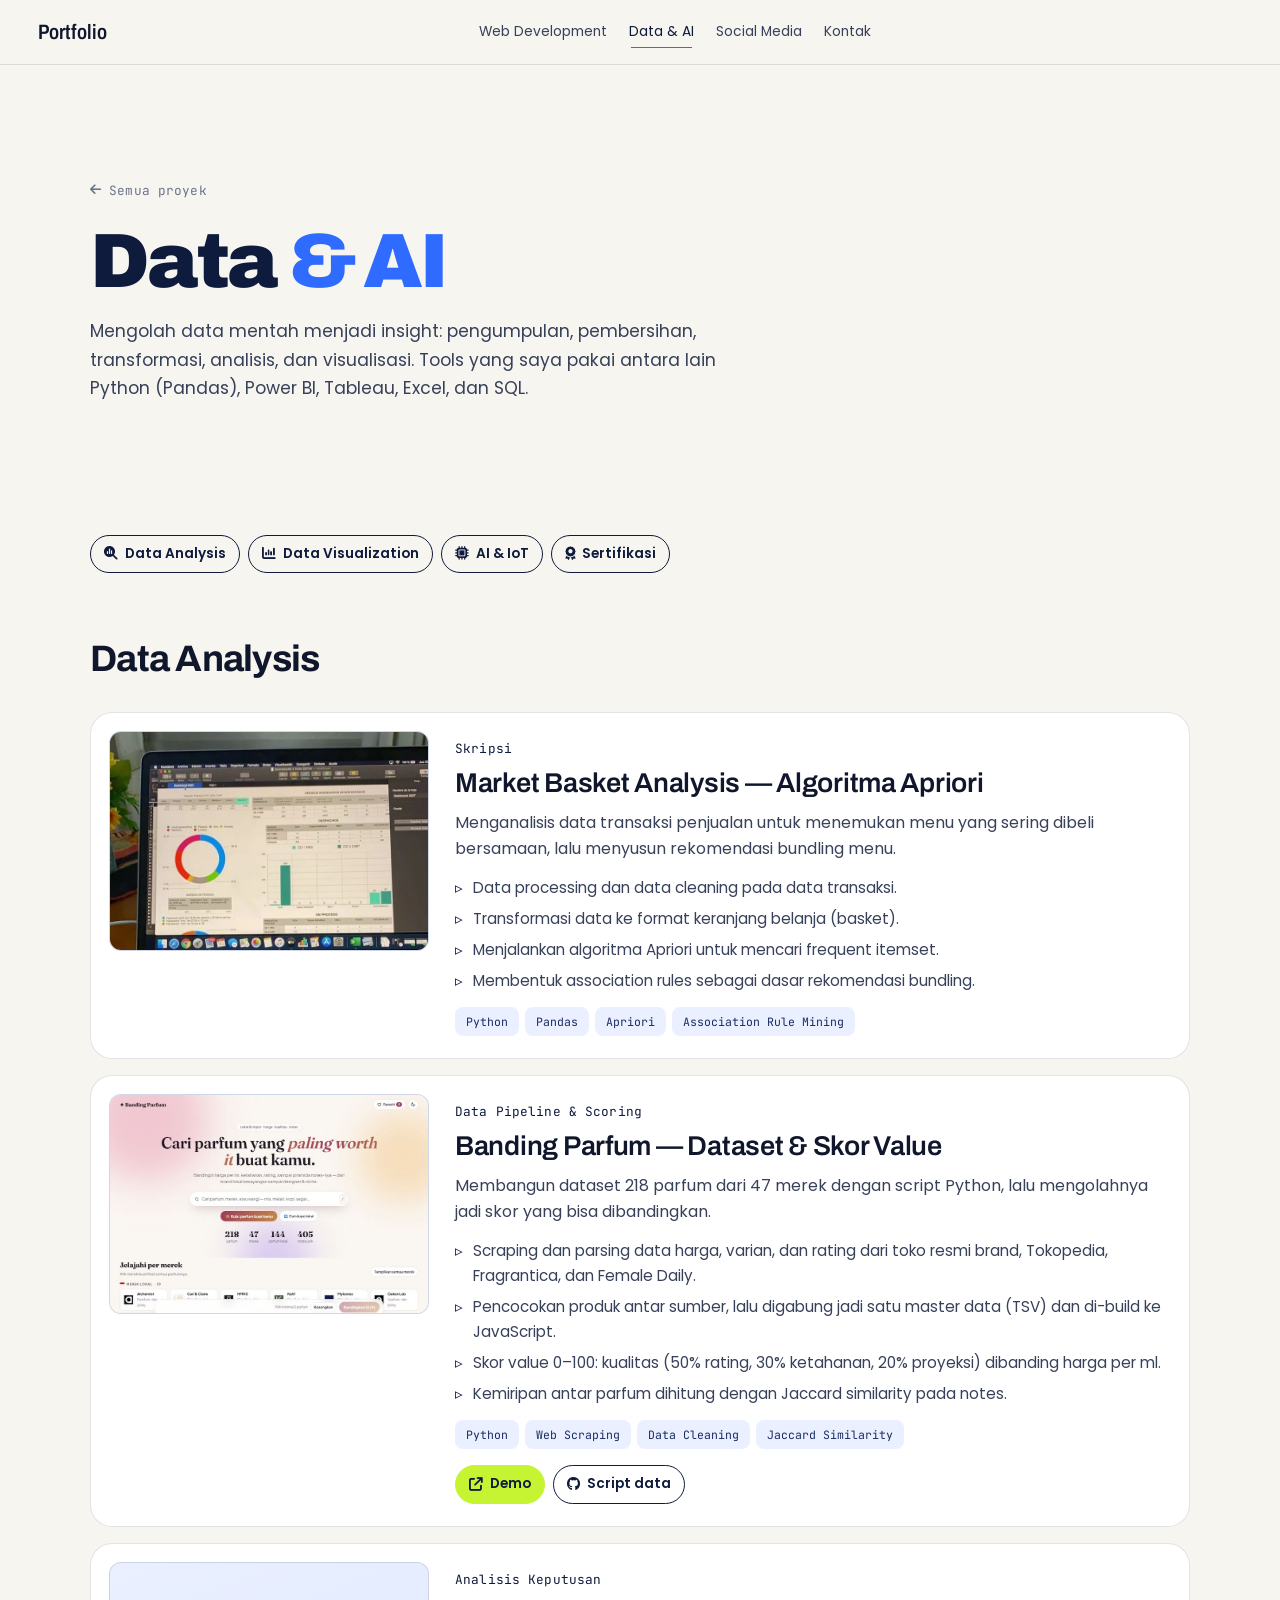
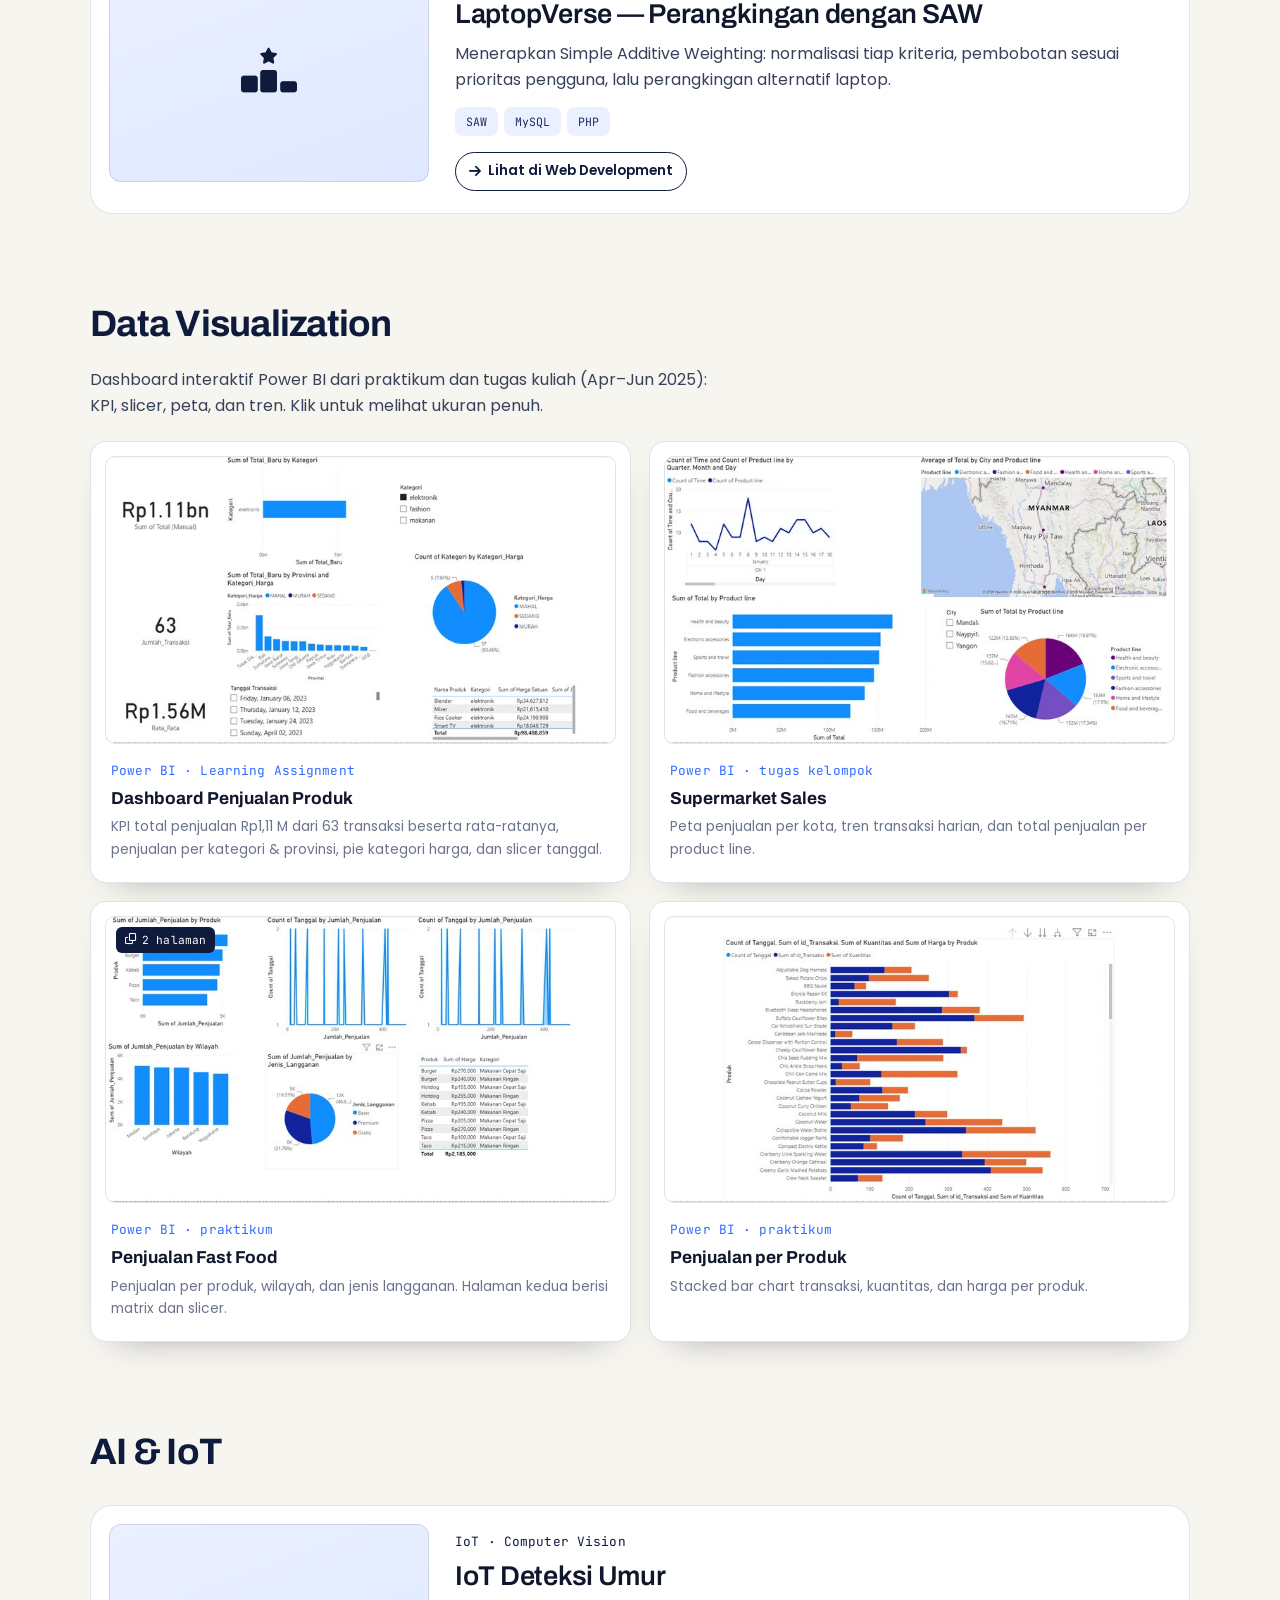
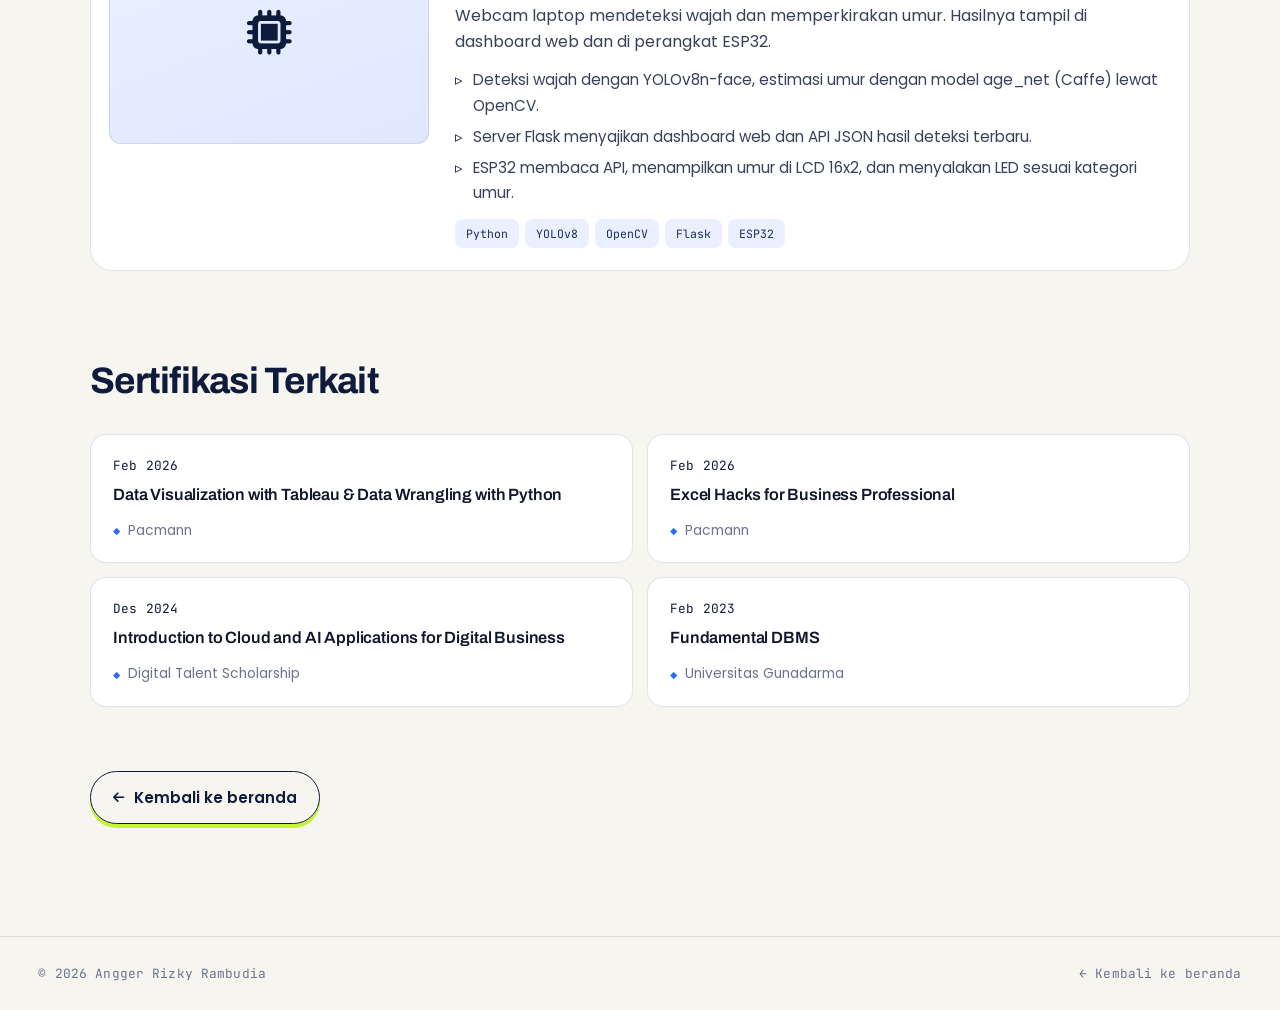
==== commit 0b28bd5d: "Ganti palet ke navy, biru elektrik, dan lime Co-Authored-By: Claude Fable 5.2 <noreply@anthropic.com" ====
--- a/project_data_analysis.html
+++ b/project_data_analysis.html
@@ -5,7 +5,7 @@
     <meta name="viewport" content="width=device-width, initial-scale=1.0">
     <title>Data & AI — Angger Rizky Rambudia</title>
     <meta name="description" content="Proyek data dan AI Angger Rizky Rambudia: Market Basket Analysis, dataset Banding Parfum, dan IoT Deteksi Umur.">
-    <meta name="theme-color" content="#fbf7ee">
+    <meta name="theme-color" content="#f7f5ef">
     <link rel="icon" href="data:image/svg+xml,%3Csvg xmlns='http://www.w3.org/2000/svg' viewBox='0 0 64 64'%3E%3Crect width='64' height='64' rx='16' fill='%23091214'/%3E%3Ctext x='50%25' y='56%25' text-anchor='middle' dominant-baseline='middle' font-family='monospace' font-weight='700' font-size='30' fill='%237fd1c1'%3E%3C/%3E%3C/text%3E%3C/svg%3E">
     <script>
         (function () {
--- a/style.css
+++ b/style.css
@@ -1336,28 +1336,28 @@
    Lapisan ini menimpa tema lama (calm tech) lewat token warna.
    ============================================================ */
 :root, :root[data-theme="light"], :root[data-theme="dark"] {
-    --bg: #fbf7ee;
-    --bg-2: #f3ecdf;
+    --bg: #f7f5ef;
+    --bg-2: #eeeade;
     --card: #ffffff;
     --card-solid: #ffffff;
-    --line: rgba(74, 16, 96, 0.12);
-    --line-strong: rgba(74, 16, 96, 0.26);
-    --text: #1d1322;
-    --text-2: #43364a;
-    --muted: #75687c;
-    --accent: #4a1060;
-    --accent-2: #8a2bb0;
-    --accent-3: #f26a1b;
+    --line: rgba(15, 27, 61, 0.12);
+    --line-strong: rgba(15, 27, 61, 0.26);
+    --text: #10162b;
+    --text-2: #38415a;
+    --muted: #6b748c;
+    --accent: #0f1b3d;
+    --accent-2: #2f6bff;
+    --accent-3: #2f6bff;
     --accent-ink: #ffffff;
-    --glow: rgba(138, 43, 176, 0.28);
+    --glow: rgba(47, 107, 255, 0.28);
     --grid: transparent;
-    --shadow: 0 22px 50px -26px rgba(74, 16, 96, 0.45);
-    --header-bg: rgba(251, 247, 238, 0.78);
-    --plum: #4a1060;
-    --plum-2: #5b1574;
-    --plum-deep: #3a0b4c;
-    --orange: #f26a1b;
-    --cream: #fbf7ee;
+    --shadow: 0 22px 50px -26px rgba(15, 27, 61, 0.45);
+    --header-bg: rgba(247, 245, 239, 0.78);
+    --plum: #0f1b3d;
+    --plum-2: #1b2c63;
+    --plum-deep: #0a1230;
+    --orange: #2f6bff;
+    --cream: #f7f5ef;
     --font-display: 'Archivo', 'Arial Black', system-ui, sans-serif;
     --font-body: 'Poppins', system-ui, -apple-system, 'Segoe UI', sans-serif;
     color-scheme: light;
@@ -1412,18 +1412,18 @@
     min-height: 100vh; min-height: 100svh;
     display: flex; flex-direction: column; justify-content: flex-end;
     background:
-        radial-gradient(60% 55% at 22% 30%, rgba(190, 120, 230, 0.20), transparent 70%),
-        radial-gradient(55% 50% at 80% 72%, rgba(190, 120, 230, 0.22), transparent 70%),
-        linear-gradient(180deg, #fdf3fb 0%, var(--cream) 100%);
+        radial-gradient(60% 55% at 22% 30%, rgba(120, 160, 255, 0.20), transparent 70%),
+        radial-gradient(55% 50% at 80% 72%, rgba(120, 160, 255, 0.22), transparent 70%),
+        linear-gradient(180deg, #eef3ff 0%, var(--cream) 100%);
 }
 .ed-stage { position: absolute; inset: 0; z-index: -1; pointer-events: none; }
 .ed-word {
     position: absolute; display: block;
     font-family: var(--font-display); font-weight: 900; font-stretch: 100%;
     font-size: clamp(7rem, 22vw, 23rem); line-height: 0.8; letter-spacing: -0.04em;
-    background: linear-gradient(160deg, #b23be0 0%, #7d1fa8 45%, #c66bf0 100%);
+    background: linear-gradient(160deg, #5b8cff 0%, #1f4fe0 45%, #7fb0ff 100%);
     -webkit-background-clip: text; background-clip: text; color: transparent;
-    filter: drop-shadow(0 18px 30px rgba(125, 31, 168, 0.22));
+    filter: drop-shadow(0 18px 30px rgba(47, 107, 255, 0.22));
     white-space: nowrap;
     animation: wordIn 1.1s var(--ease) both;
 }
@@ -1440,7 +1440,7 @@
     position: absolute; width: clamp(110px, 13vw, 200px); height: auto; aspect-ratio: 3 / 4;
     object-fit: cover; object-position: top;
     border: 6px solid #fff; border-radius: 4px;
-    box-shadow: 0 18px 40px -14px rgba(60, 10, 80, 0.45);
+    box-shadow: 0 18px 40px -14px rgba(10, 18, 48, 0.45);
     animation: cardIn 1s var(--ease) both;
 }
 .ed-card.c1 { left: calc(50% - clamp(150px, 19vw, 300px)); top: 34%; --r: -24deg; animation-delay: .35s; }
@@ -1453,7 +1453,7 @@
     width: clamp(190px, 21vw, 320px); aspect-ratio: 3 / 4;
     transform: translate(-50%, -50%) rotate(3deg);
     border: 8px solid #fff; border-radius: 6px; overflow: hidden;
-    box-shadow: 0 30px 60px -20px rgba(60, 10, 80, 0.55);
+    box-shadow: 0 30px 60px -20px rgba(10, 18, 48, 0.55);
     animation: photoIn 1s .15s var(--ease) both;
 }
 .ed-photo img { width: 100%; height: 100%; object-fit: cover; }
@@ -1478,14 +1478,14 @@
     padding: clamp(26px, 4vw, 52px);
     border-radius: clamp(18px, 2.4vw, 30px);
     background: linear-gradient(160deg, var(--plum-2), var(--plum) 55%, var(--plum-deep));
-    color: #f6ecfa;
-    box-shadow: 0 30px 60px -30px rgba(58, 11, 76, 0.7);
+    color: #eef2ff;
+    box-shadow: 0 30px 60px -30px rgba(10, 18, 48, 0.7);
 }
 .ed-exp h2 { font-family: var(--font-display); font-weight: 800; font-size: clamp(2.2rem, 5vw, 4rem); line-height: 1; color: #fff; margin-bottom: clamp(20px, 3vw, 36px); }
 .ed-exp-grid { display: grid; grid-template-columns: repeat(2, minmax(0, 1fr)); gap: clamp(22px, 3vw, 40px) clamp(20px, 3vw, 36px); }
 .ed-exp h3 { font-family: var(--font-display); font-weight: 700; font-size: clamp(1.15rem, 1.9vw, 1.6rem); line-height: 1.15; color: #fff; }
-.ed-exp-role { margin: 8px 0 10px; font-weight: 700; color: #ff9a4d; font-size: 0.95rem; line-height: 1.4; }
-.ed-exp article p:last-child { font-size: 0.92rem; line-height: 1.6; color: #eadcf0; }
+.ed-exp-role { margin: 8px 0 10px; font-weight: 700; color: #c6f432; font-size: 0.95rem; line-height: 1.4; }
+.ed-exp article p:last-child { font-size: 0.92rem; line-height: 1.6; color: #dbe4ff; }
 .ed-hallo { font-family: var(--font-display); font-weight: 900; font-size: clamp(4.5rem, 10vw, 9rem); line-height: .85; letter-spacing: -0.05em; color: var(--text); margin-bottom: 20px; }
 .ed-hallo i { font-style: italic; display: inline-block; transform: translateY(-0.06em) skewX(-6deg); }
 .ed-bio { color: var(--text-2); font-size: 0.98rem; }
@@ -1498,18 +1498,18 @@
 .ed-tools li, .chips.ed-tools li {
     display: grid; place-items: center; width: 54px; height: 54px; padding: 0;
     border-radius: 13px; border: 0; background: var(--tl, var(--plum)); color: var(--tlc, #fff); font-size: 1.5rem;
-    box-shadow: 0 8px 18px -8px rgba(40, 10, 60, 0.5);
+    box-shadow: 0 8px 18px -8px rgba(10, 18, 48, 0.5);
     transition: transform .3s var(--ease);
 }
 .chips.ed-tools li i { color: inherit; }
 .chips.ed-tools li[data-tip]::before { display: none; }
 .ed-tools li:hover { transform: translateY(-4px) rotate(-4deg); }
 .ed-tools.sm li { width: 44px; height: 44px; font-size: 1.2rem; border-radius: 11px; }
-.tl-py { --tl: #2f6f9f; --tlc: #ffd84a; } .tl-php { --tl: #6f7dbb; } .tl-js { --tl: #f7df1e; --tlc: #1d1322; }
-.tl-html { --tl: #e44d26; } .tl-sql { --tl: #1d1322; --tlc: #9be0ff; } .tl-pbi { --tl: #f2c811; --tlc: #1d1322; }
+.tl-py { --tl: #2f6f9f; --tlc: #ffd84a; } .tl-php { --tl: #6f7dbb; } .tl-js { --tl: #f7df1e; --tlc: #10162b; }
+.tl-html { --tl: #e44d26; } .tl-sql { --tl: #10162b; --tlc: #9be0ff; } .tl-pbi { --tl: #f2c811; --tlc: #10162b; }
 .tl-tab { --tl: #1f457e; --tlc: #ff8a3d; } .tl-xls { --tl: #1d6f42; } .tl-git { --tl: #f05133; } .tl-vc { --tl: #111; }
 .skill-tip { background: var(--plum); color: #fff; border-color: var(--plum); }
-.skill-tip small { color: #ffb37a; }
+.skill-tip small { color: #c6f432; }
 .facts { margin-top: clamp(32px, 5vw, 60px); display: grid; grid-template-columns: repeat(4, minmax(0, 1fr)); gap: 14px; }
 .fact { background: #fff; border: 1.5px solid var(--line); border-radius: 18px; }
 .fact-num { font-family: var(--font-display); font-weight: 800; color: var(--plum); background: none; -webkit-text-fill-color: currentColor; }
@@ -1517,7 +1517,7 @@
 
 /* ---------- Pita miring berjalan ---------- */
 .ribbons { position: relative; height: clamp(78px, 9vw, 120px); overflow: hidden; pointer-events: none; }
-.ribbon { position: absolute; left: -6%; right: -6%; top: 50%; height: clamp(22px, 2.6vw, 32px); margin-top: calc(clamp(22px, 2.6vw, 32px) / -2); overflow: hidden; display: flex; align-items: center; box-shadow: 0 6px 14px -8px rgba(30, 5, 45, 0.6); }
+.ribbon { position: absolute; left: -6%; right: -6%; top: 50%; height: clamp(22px, 2.6vw, 32px); margin-top: calc(clamp(22px, 2.6vw, 32px) / -2); overflow: hidden; display: flex; align-items: center; box-shadow: 0 6px 14px -8px rgba(10, 18, 48, 0.6); }
 .ribbon.r1 { background: var(--orange); transform: rotate(-1.6deg); z-index: 1; }
 .ribbon.r2 { background: var(--plum); transform: rotate(1.4deg); }
 .ribbon-track { display: flex; flex: none; gap: 0; animation: ribbon 60s linear infinite; }
@@ -1538,15 +1538,15 @@
 .ed-pill {
     padding: .28em 1.1em .34em; border-radius: 999px;
     font-family: var(--font-display); font-weight: 800; font-size: clamp(1.7rem, 4vw, 3rem); line-height: 1.1;
-    color: #fff; background: var(--plum); box-shadow: 0 5px 0 var(--orange), 0 18px 34px -16px rgba(58, 11, 76, 0.7);
+    color: #fff; background: var(--plum); box-shadow: 0 5px 0 var(--orange), 0 18px 34px -16px rgba(10, 18, 48, 0.7);
     text-align: center;
 }
 .ed-feature { display: grid; grid-template-columns: minmax(0, 1fr) minmax(0, 1fr); gap: clamp(24px, 4.5vw, 64px); align-items: center; }
 .ed-feature + .ed-feature { margin-top: clamp(56px, 8vw, 110px); }
 .ed-feature.flip .ed-mock { order: 2; }
-.ed-mock { display: block; width: 100%; padding: 0; text-align: left; border: 0; border-radius: 16px; overflow: hidden; background: #fff; box-shadow: 0 34px 70px -34px rgba(58, 11, 76, 0.65), 0 0 0 1.5px var(--line); transform: rotate(-1.6deg); transition: transform .6s var(--ease), box-shadow .4s; }
+.ed-mock { display: block; width: 100%; padding: 0; text-align: left; border: 0; border-radius: 16px; overflow: hidden; background: #fff; box-shadow: 0 34px 70px -34px rgba(10, 18, 48, 0.65), 0 0 0 1.5px var(--line); transform: rotate(-1.6deg); transition: transform .6s var(--ease), box-shadow .4s; }
 .ed-feature.flip .ed-mock { transform: rotate(1.6deg); }
-.ed-feature:hover .ed-mock { transform: none; box-shadow: 0 40px 80px -34px rgba(58, 11, 76, 0.75), 0 0 0 1.5px var(--line-strong); }
+.ed-feature:hover .ed-mock { transform: none; box-shadow: 0 40px 80px -34px rgba(10, 18, 48, 0.75), 0 0 0 1.5px var(--line-strong); }
 .ed-feature:hover .shot img { transform: translateY(var(--shift, 0)); }
 .ed-feature:hover .cert-zoom { opacity: 1; transform: none; }
 .ed-mock .shot { aspect-ratio: 16 / 11; }
@@ -1561,30 +1561,30 @@
 .ed-feature-body .ed-tools { margin-top: 8px; }
 
 /* ---------- Kartu browser (dipakai di semua halaman) ---------- */
-.browser { background: #f3eef5; border-bottom-color: var(--line); }
-.browser-bar { background: #f3eef5; color: var(--muted); }
+.browser { background: #eef1f7; border-bottom-color: var(--line); }
+.browser-bar { background: #eef1f7; color: var(--muted); }
 .browser-bar .url { background: #fff; color: var(--text-2); border-color: var(--line); }
 .browser-bar .live { color: #1f8a4c; }
-.shot[data-hint]::after { background: rgba(58, 11, 76, 0.86); color: #fff; }
-.viz { background: linear-gradient(160deg, #f6eefb, #efe2f6); }
+.shot[data-hint]::after { background: rgba(10, 18, 48, 0.86); color: #fff; }
+.viz { background: linear-gradient(160deg, #eaf0ff, #dfe8ff); }
 .viz::before { opacity: .5; }
 .viz .stroke { stroke: var(--plum); } .viz .stroke-2 { stroke: var(--orange); }
 .viz .fill { fill: var(--plum); } .viz .fill-2 { fill: var(--orange); }
 .viz .fill-bg { fill: #fff; } .viz .txt { fill: var(--text-2); }
 .viz text[fill="#062320"] { fill: #fff; }
-.glass { background: #fff; border: 1.5px solid var(--line); box-shadow: 0 16px 34px -26px rgba(58, 11, 76, 0.5); }
+.glass { background: #fff; border: 1.5px solid var(--line); box-shadow: 0 16px 34px -26px rgba(10, 18, 48, 0.5); }
 .glass::before { display: none; }
 .glass:hover { border-color: var(--line-strong); }
 .project-label, .cert-info .mono { color: var(--orange); }
-.tags span { background: #f6eefb; border-color: transparent; color: var(--plum); }
+.tags span { background: #eaf0ff; border-color: transparent; color: var(--plum); }
 .project h3, .cert-title { font-family: var(--font-display); font-weight: 700; color: var(--text); }
 
 /* ---------- Bagian ungu: proyek lainnya ---------- */
-.ed-dark { position: relative; padding: clamp(18px, 3vw, 36px) 0 clamp(60px, 8vw, 100px); background: linear-gradient(180deg, var(--plum) 0%, var(--plum-deep) 100%); color: #f3e8f8; border-radius: clamp(22px, 3vw, 40px) clamp(22px, 3vw, 40px) 0 0; }
+.ed-dark { position: relative; padding: clamp(18px, 3vw, 36px) 0 clamp(60px, 8vw, 100px); background: linear-gradient(180deg, var(--plum) 0%, var(--plum-deep) 100%); color: #eef2ff; border-radius: clamp(22px, 3vw, 40px) clamp(22px, 3vw, 40px) 0 0; }
 .ed-banner-title { text-align: center; font-family: var(--font-display); font-weight: 900; font-size: clamp(2.4rem, 8vw, 6.4rem); line-height: 1; letter-spacing: -0.03em; color: #fff; padding: clamp(4px, 1vw, 12px) 16px; }
 .ed-dark .projects { margin-top: clamp(26px, 4vw, 50px); }
 .ed-dark .project { border-color: transparent; box-shadow: 0 30px 60px -30px rgba(0, 0, 0, 0.6); }
-.ed-dark .page-links { color: #d9c5e3; justify-content: center; }
+.ed-dark .page-links { color: #c3cff0; justify-content: center; }
 .ed-dark .page-links .link { border-color: rgba(255, 255, 255, 0.55); color: #fff; }
 .ed-dark .page-links .link:hover { background: var(--orange); border-color: var(--orange); }
 
@@ -1595,13 +1595,13 @@
 .cert-group { color: var(--text); font-weight: 800; }
 .cert-group i { color: var(--orange); }
 .cert-group .mono { border-color: var(--line-strong); color: var(--plum); }
-.cert-frame { background: #f6eefb; border-color: var(--line); }
-.cert-zoom { background: rgba(58, 11, 76, 0.85); color: #fff; }
-.cert-badge { background: #f6eefb; color: var(--plum); }
+.cert-frame { background: #eaf0ff; border-color: var(--line); }
+.cert-zoom { background: rgba(10, 18, 48, 0.85); color: #fff; }
+.cert-badge { background: #eaf0ff; color: var(--plum); }
 .cert h3 { font-family: var(--font-display); }
-.lightbox::backdrop { background: rgba(40, 8, 54, 0.9); }
+.lightbox::backdrop { background: rgba(10, 18, 48, 0.9); }
 .lightbox .icon-btn { background: rgba(255, 255, 255, 0.14); color: #fff; border-color: rgba(255, 255, 255, 0.3); }
-.lb-cap { color: #eadcf0; }
+.lb-cap { color: #dbe4ff; }
 
 /* ---------- Kontak & footer ---------- */
 .ed-contact-sec { padding: clamp(50px, 8vw, 110px) 0 clamp(36px, 5vw, 60px); }
@@ -1621,7 +1621,7 @@
 .page-hero .back:hover { color: var(--plum); }
 .subhead { font-family: var(--font-display); font-weight: 800; color: var(--plum); }
 .detail { background: #fff; border-color: var(--line); }
-.detail-media { background: #f6eefb; }
+.detail-media { background: #eaf0ff; }
 .detail-media.icon { color: var(--plum); }
 .subnav a { border-color: var(--plum); color: var(--plum); }
 .subnav a:hover { background: var(--plum); color: #fff; }
@@ -1674,4 +1674,160 @@
 @media (prefers-reduced-motion: reduce) {
     .ed-word, .ed-card, .ed-photo { animation: none !important; }
 }
-.detail-media.icon { background: linear-gradient(160deg, #f6eefb, #efe2f6); }
+.detail-media.icon { background: linear-gradient(160deg, #eaf0ff, #dfe8ff); }
+
+
+/* ============================================================
+   AKSEN TECH / CODE / DATA di atas tema editorial
+   ============================================================ */
+body.ed { background-image: radial-gradient(rgba(15, 27, 61, 0.09) 1px, transparent 1.4px); background-size: 22px 22px; }
+.ed-slash { font-family: var(--font-mono); font-size: .8em; color: var(--orange); }
+.ed-caret { display: inline-block; width: .09em; height: .78em; margin-left: .06em; vertical-align: -0.04em; background: var(--orange); animation: blink 1s steps(1) infinite; }
+.ed-caret.sm { width: .55em; height: 1.05em; vertical-align: -0.18em; margin-left: .4em; }
+.ed-tag { font-family: var(--font-mono); font-weight: 600; font-stretch: 100%; color: var(--plum); opacity: .55; }
+
+/* garis blueprint halus di hero */
+.ed-hero::before {
+    content: ''; position: absolute; inset: 0; z-index: -2; pointer-events: none;
+    background-image: linear-gradient(rgba(15, 27, 61, 0.055) 1px, transparent 1px), linear-gradient(90deg, rgba(15, 27, 61, 0.055) 1px, transparent 1px);
+    background-size: 64px 64px;
+    -webkit-mask-image: radial-gradient(ellipse 75% 70% at 50% 45%, #000 20%, transparent 75%);
+    mask-image: radial-gradient(ellipse 75% 70% at 50% 45%, #000 20%, transparent 75%);
+}
+
+/* bar jendela (titik tiga + nama file) */
+.ed-win { display: flex; align-items: center; gap: 7px; font-family: var(--font-mono); font-size: .72rem; color: rgba(255, 255, 255, 0.62); }
+.ed-win i { width: 10px; height: 10px; border-radius: 50%; background: #ff6b5e; }
+.ed-win i:nth-child(2) { background: #ffbe3b; }
+.ed-win i:nth-child(3) { background: #35c96a; }
+.ed-win span { margin-left: 8px; }
+
+/* widget melayang di hero */
+.ed-widget { position: absolute; border-radius: 12px; box-shadow: 0 24px 50px -20px rgba(10, 18, 48, 0.6); animation: widgetIn .9s .6s var(--ease) both; }
+@keyframes widgetIn { from { opacity: 0; translate: 0 30px; } to { opacity: 1; translate: 0 0; } }
+.ed-codewin { left: clamp(16px, 5vw, 90px); top: 53%; width: 290px; padding: 12px 14px 14px; background: #0a1230; transform: rotate(-4deg); border: 1px solid rgba(255, 255, 255, 0.08); }
+.ed-codewin pre { margin-top: 10px; font-family: var(--font-mono); font-size: .74rem; line-height: 1.7; color: #dbe4ff; white-space: pre; }
+.ed-codewin .ln { display: inline-block; width: 1.6em; color: rgba(255, 255, 255, 0.28); user-select: none; }
+.ed-codewin b { color: #c6f432; font-weight: 600; }
+.ed-codewin em { color: #9fe39a; font-style: normal; }
+.ed-codewin u { color: #7fd1ff; text-decoration: none; }
+.ed-chart { right: clamp(16px, 6vw, 110px); top: 42%; width: 190px; padding: 12px 14px 10px; background: #fff; border: 1.5px solid var(--line); transform: rotate(5deg); }
+.ed-chart-label { display: block; margin-bottom: 6px; font-family: var(--font-mono); font-size: .68rem; color: var(--muted); }
+.ed-chart svg { display: block; width: 100%; height: auto; overflow: visible; }
+.ed-chart .bar { fill: #cfdcff; transform-box: fill-box; transform-origin: bottom; animation: barUp 1s 1s var(--ease) both; }
+.ed-chart .bar.b2 { fill: var(--accent-2); animation-delay: 1.15s; }
+.ed-chart .line { stroke: var(--orange); stroke-width: 2.5; stroke-linecap: round; stroke-linejoin: round; stroke-dasharray: 200; stroke-dashoffset: 200; animation: draw 1.4s 1.5s var(--ease) forwards; }
+@keyframes barUp { from { transform: scaleY(0); } to { transform: none; } }
+@keyframes draw { to { stroke-dashoffset: 0; } }
+
+/* kotak Experience bergaya editor kode */
+.ed-exp { position: relative; overflow: hidden; padding-top: clamp(20px, 2.6vw, 30px); }
+.ed-exp::before {
+    content: ''; position: absolute; inset: 0; pointer-events: none;
+    background-image: linear-gradient(rgba(255, 255, 255, 0.045) 1px, transparent 1px), linear-gradient(90deg, rgba(255, 255, 255, 0.045) 1px, transparent 1px);
+    background-size: 40px 40px;
+    -webkit-mask-image: linear-gradient(160deg, #000, transparent 70%); mask-image: linear-gradient(160deg, #000, transparent 70%);
+}
+.ed-exp > * { position: relative; }
+.ed-exp .ed-win { margin-bottom: clamp(18px, 2.4vw, 30px); padding-bottom: 14px; border-bottom: 1px solid rgba(255, 255, 255, 0.12); }
+.ed-exp-grid { counter-reset: exp; }
+.ed-exp-grid article { counter-increment: exp; }
+.ed-exp-grid article::before { content: '0' counter(exp); display: block; margin-bottom: 6px; font-family: var(--font-mono); font-size: .74rem; color: rgba(255, 255, 255, 0.45); }
+
+/* judul kecil gaya komentar kode */
+.ed-h::before, .ed-feature-body h4::before { content: '// '; font-family: var(--font-mono); font-weight: 500; font-size: .62em; color: var(--orange); opacity: .8; vertical-align: .12em; }
+.ed-feature-body h4::before { font-size: .78em; color: var(--muted); vertical-align: 0; }
+
+/* baris perintah di atas judul bagian */
+.ed-pill-wrap { flex-direction: column; align-items: center; gap: 14px; }
+.ed-cmd { display: inline-block; padding: 5px 12px; border-radius: 8px; background: rgba(15, 27, 61, 0.07); color: var(--plum); font-size: .8rem; }
+.ed-cmd.light { display: block; width: max-content; max-width: calc(100% - 32px); margin: 0 auto 6px; background: rgba(255, 255, 255, 0.1); color: #e6ecff; }
+.ed-contact-sec .ed-cmd { margin-bottom: 14px; }
+
+/* kartu angka sebagai data */
+.fact { position: relative; display: flex; flex-direction: column; }
+.fact-key { color: var(--orange); font-size: .72rem; margin-bottom: 4px; }
+.fact-meter, .fact-dots, .fact-spark { margin-top: 14px; }
+.fact-meter { display: block; height: 6px; border-radius: 6px; background: #dfe8ff; overflow: hidden; }
+.fact-meter i { display: block; height: 100%; width: var(--v); border-radius: inherit; background: linear-gradient(90deg, var(--plum), var(--accent-2)); transform-origin: left; transform: scaleX(0); transition: transform 1.4s .2s var(--ease); }
+.facts.in .fact-meter i { transform: none; }
+.fact-dots { display: flex; flex-wrap: wrap; gap: 5px; }
+.fact-dots i { width: 12px; height: 12px; border-radius: 50%; background: var(--plum); }
+.fact-dots i:nth-child(even) { background: var(--orange); }
+.fact-dots.sq i { border-radius: 3px; }
+.fact-spark { display: block; width: 100%; height: 26px; overflow: visible; }
+.fact-spark polyline { stroke: var(--orange); stroke-width: 2.5; stroke-linecap: round; stroke-linejoin: round; stroke-dasharray: 160; stroke-dashoffset: 160; transition: stroke-dashoffset 1.6s .3s var(--ease); }
+.facts.in .fact-spark polyline { stroke-dashoffset: 0; }
+
+/* chip data di proyek pilihan */
+.ed-stats { display: flex; flex-wrap: wrap; gap: 8px; margin-top: 14px; }
+.ed-stats li { padding: 5px 11px; border-radius: 8px; background: #fff; border: 1.5px dashed var(--line-strong); color: var(--text-2); font-size: .76rem; }
+.ed-stats b { color: var(--plum); font-weight: 600; }
+
+/* simbol kode di pita */
+.ribbon-track span.sym { font-family: var(--font-mono); font-weight: 600; opacity: .95; }
+
+/* grid halus di bagian ungu */
+.ed-dark::before {
+    content: ''; position: absolute; inset: 0; pointer-events: none; border-radius: inherit;
+    background-image: linear-gradient(rgba(255, 255, 255, 0.04) 1px, transparent 1px), linear-gradient(90deg, rgba(255, 255, 255, 0.04) 1px, transparent 1px);
+    background-size: 56px 56px;
+}
+.ed-dark > * { position: relative; }
+
+@media (max-width: 1040px) {
+    .ed-codewin { top: 58%; width: 250px; }
+    .ed-codewin pre { font-size: .66rem; }
+    .ed-chart { width: 150px; top: 46%; }
+}
+@media (max-width: 640px) {
+    .ed-codewin { display: none; }
+    .ed-chart { width: 96px; padding: 7px 8px 6px; right: 3vw; top: 60%; border-radius: 9px; }
+    .ed-chart-label { font-size: .5rem; margin-bottom: 3px; }
+    .ed-cmd { font-size: .72rem; }
+    .ed-cmd.light { white-space: normal; text-align: center; width: auto; }
+}
+@media (prefers-reduced-motion: reduce) {
+    .ed-widget, .ed-chart .bar { animation: none !important; }
+    .ed-chart .line, .fact-spark polyline { stroke-dashoffset: 0 !important; }
+    .fact-meter i { transform: none !important; }
+}
+@media (min-width: 641px) { .ed-tag.t1 { left: 27%; bottom: 17%; } }
+.fact-spark { height: 30px; }
+
+
+/* ============================================================
+   PALET NAVY + LIME
+   Navy = warna utama, biru elektrik = aksen teks, lime = aksen latar.
+   ============================================================ */
+:root, :root[data-theme="light"], :root[data-theme="dark"] { --pop: #c6f432; --pop-ink: #0f1b3d; }
+::selection { background: var(--pop); color: var(--pop-ink); }
+.btn { box-shadow: 0 4px 0 var(--pop); }
+.btn:hover { box-shadow: 0 6px 0 var(--pop); }
+.link-primary { background: var(--pop); border-color: var(--pop); color: var(--pop-ink); }
+.link-primary:hover { background: var(--plum); border-color: var(--plum); color: #fff; }
+.ribbon.r1 { background: var(--pop); }
+.ribbon.r1 .ribbon-track span { color: var(--pop-ink); }
+.ribbon.r2 .ribbon-track span::after { background: var(--pop); }
+.ed-dark .ribbon.r2 .ribbon-track span::after, .ed-certs .ribbon.r2 .ribbon-track span::after { background: var(--accent-2); }
+.ed-pill { box-shadow: 0 5px 0 var(--pop), 0 18px 34px -16px rgba(10, 18, 48, 0.7); }
+.ed-pills .solid { background: var(--pop); border-color: var(--pop); color: var(--pop-ink); }
+.ed-pills .solid:hover { background: var(--plum); border-color: var(--plum); color: #fff; }
+.ed-dark .page-links .link:hover { background: var(--pop); border-color: var(--pop); color: var(--pop-ink); }
+.ed-word { background: linear-gradient(160deg, #6f9bff 0%, #1f4fe0 45%, #0f1b3d 100%); -webkit-background-clip: text; background-clip: text; }
+.ed-tag { color: var(--accent-2); opacity: .7; }
+.ed-chart { background: var(--plum); border-color: rgba(255, 255, 255, 0.1); }
+.ed-chart-label { color: #b9c6ee; }
+.ed-chart .bar { fill: #2a3f86; }
+.ed-chart .bar.b2 { fill: var(--accent-2); }
+.ed-chart .line { stroke: var(--pop); }
+.ed-codewin b { color: var(--pop); }
+.fact-dots i:nth-child(even) { background: var(--accent-2); }
+.fact-meter i { background: linear-gradient(90deg, var(--plum), var(--accent-2)); }
+.ed-caret { background: var(--accent-2); }
+.ed-exp .ed-caret, .ed-dark .ed-caret { background: var(--pop); }
+.ed-exp-grid article::before { color: var(--pop); opacity: .8; }
+.skill-tip small { color: var(--pop); }
+.tags span { background: #eaf0ff; color: #1b2c63; }
+.viz .stroke-2 { stroke: var(--accent-2); } .viz .fill-2 { fill: var(--accent-2); }
+.browser-bar .live { color: #1f8a4c; }
